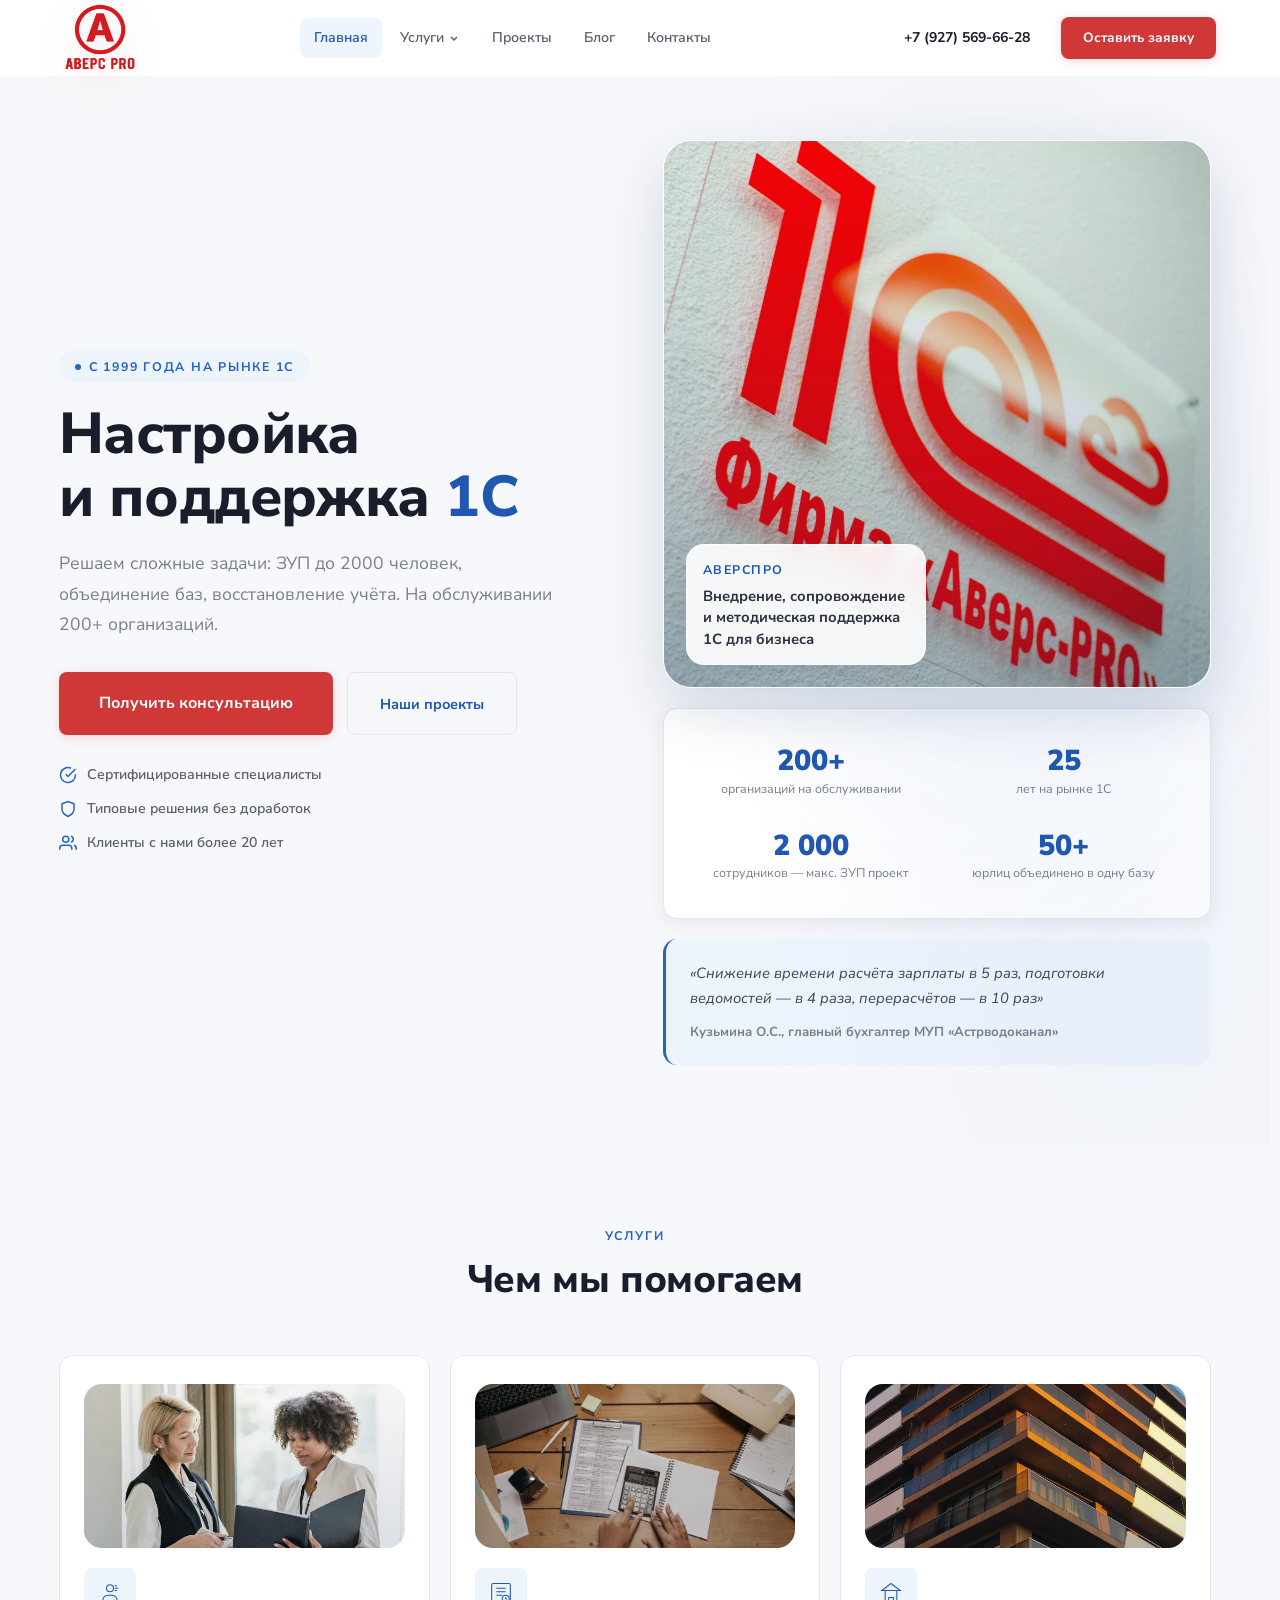
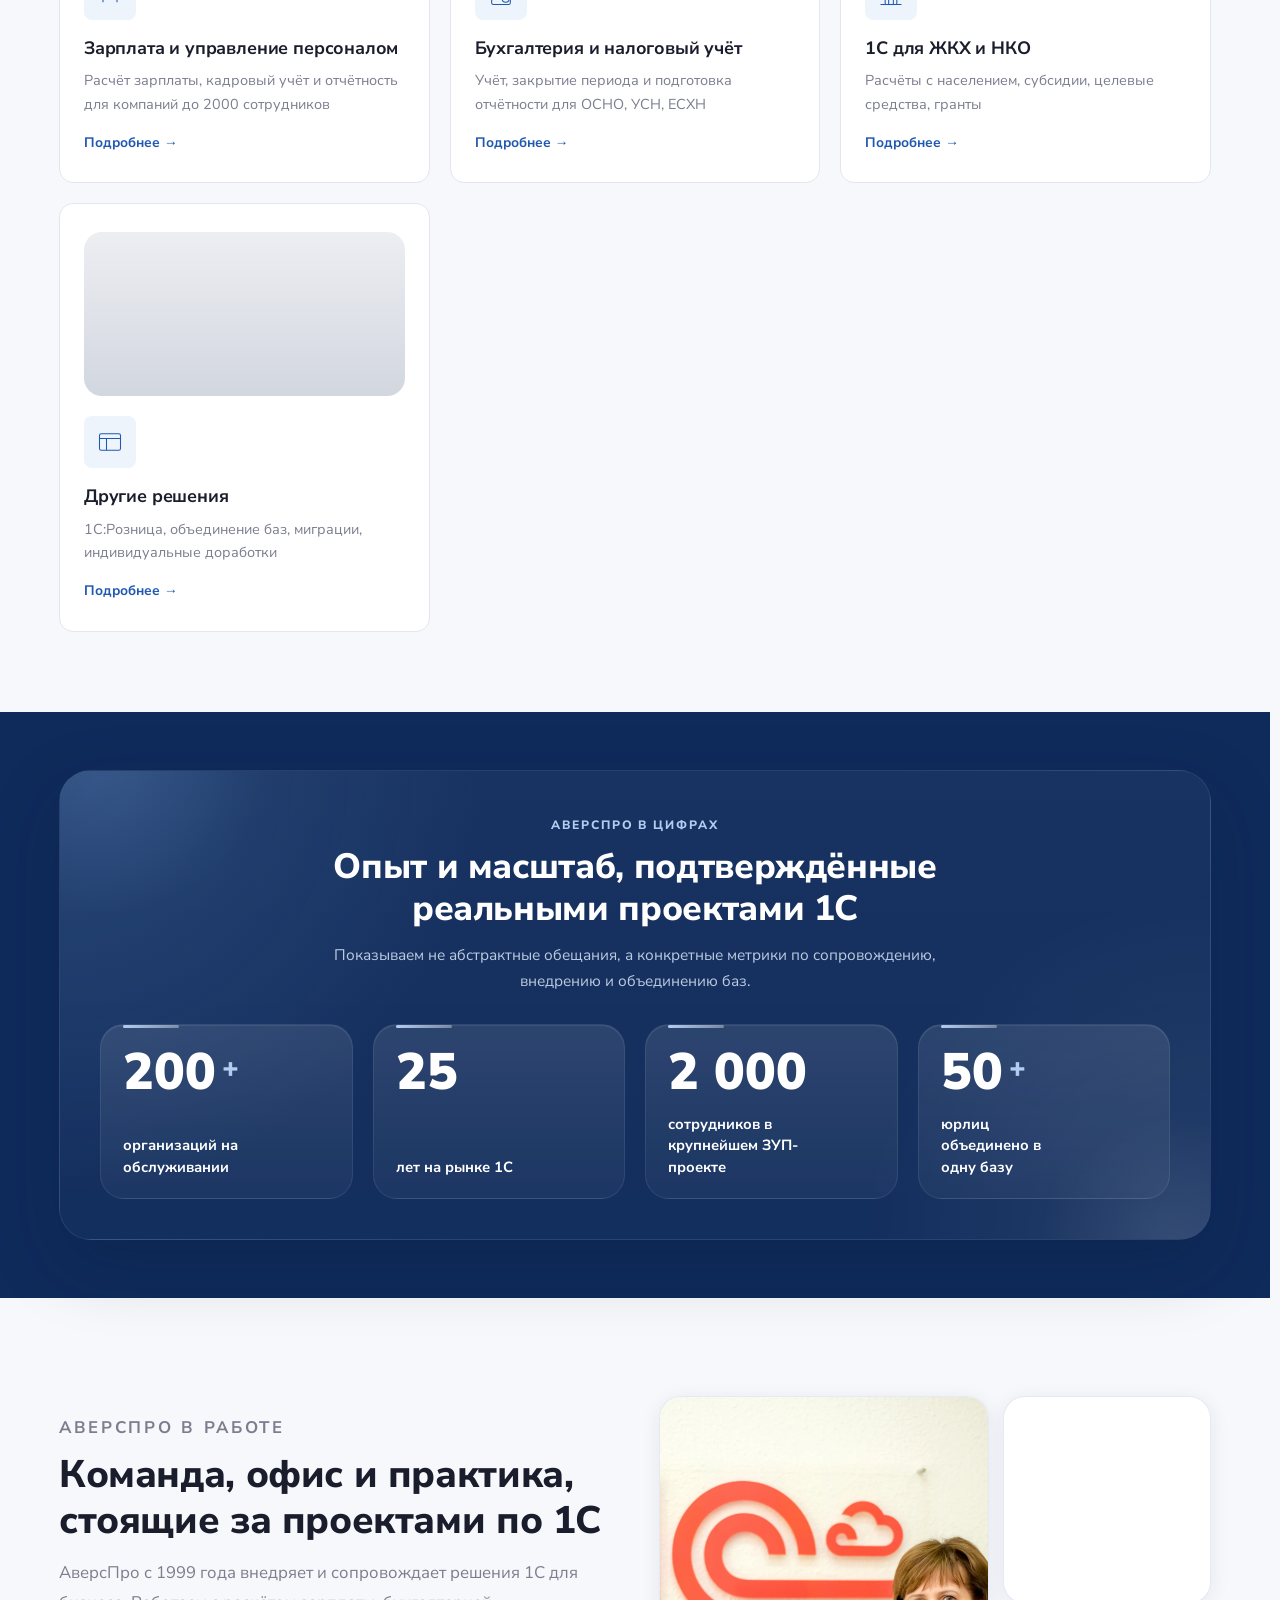
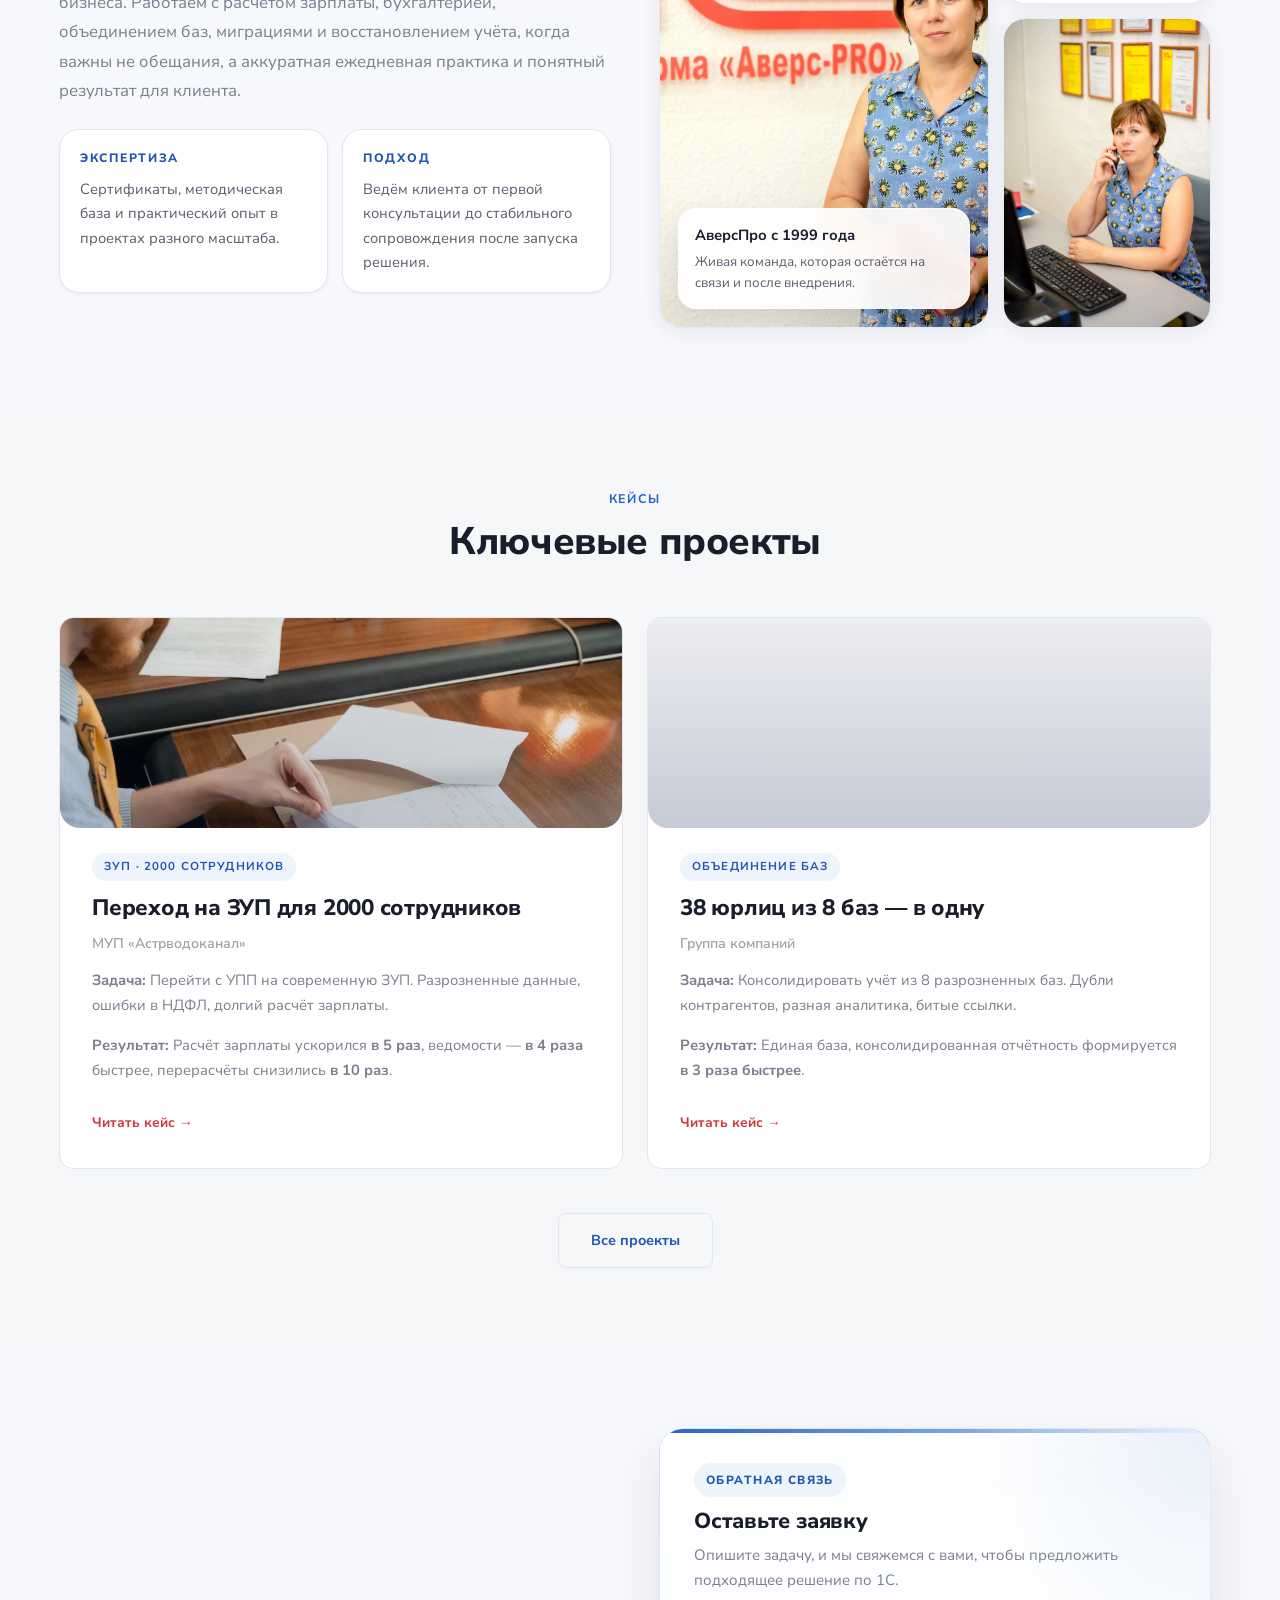
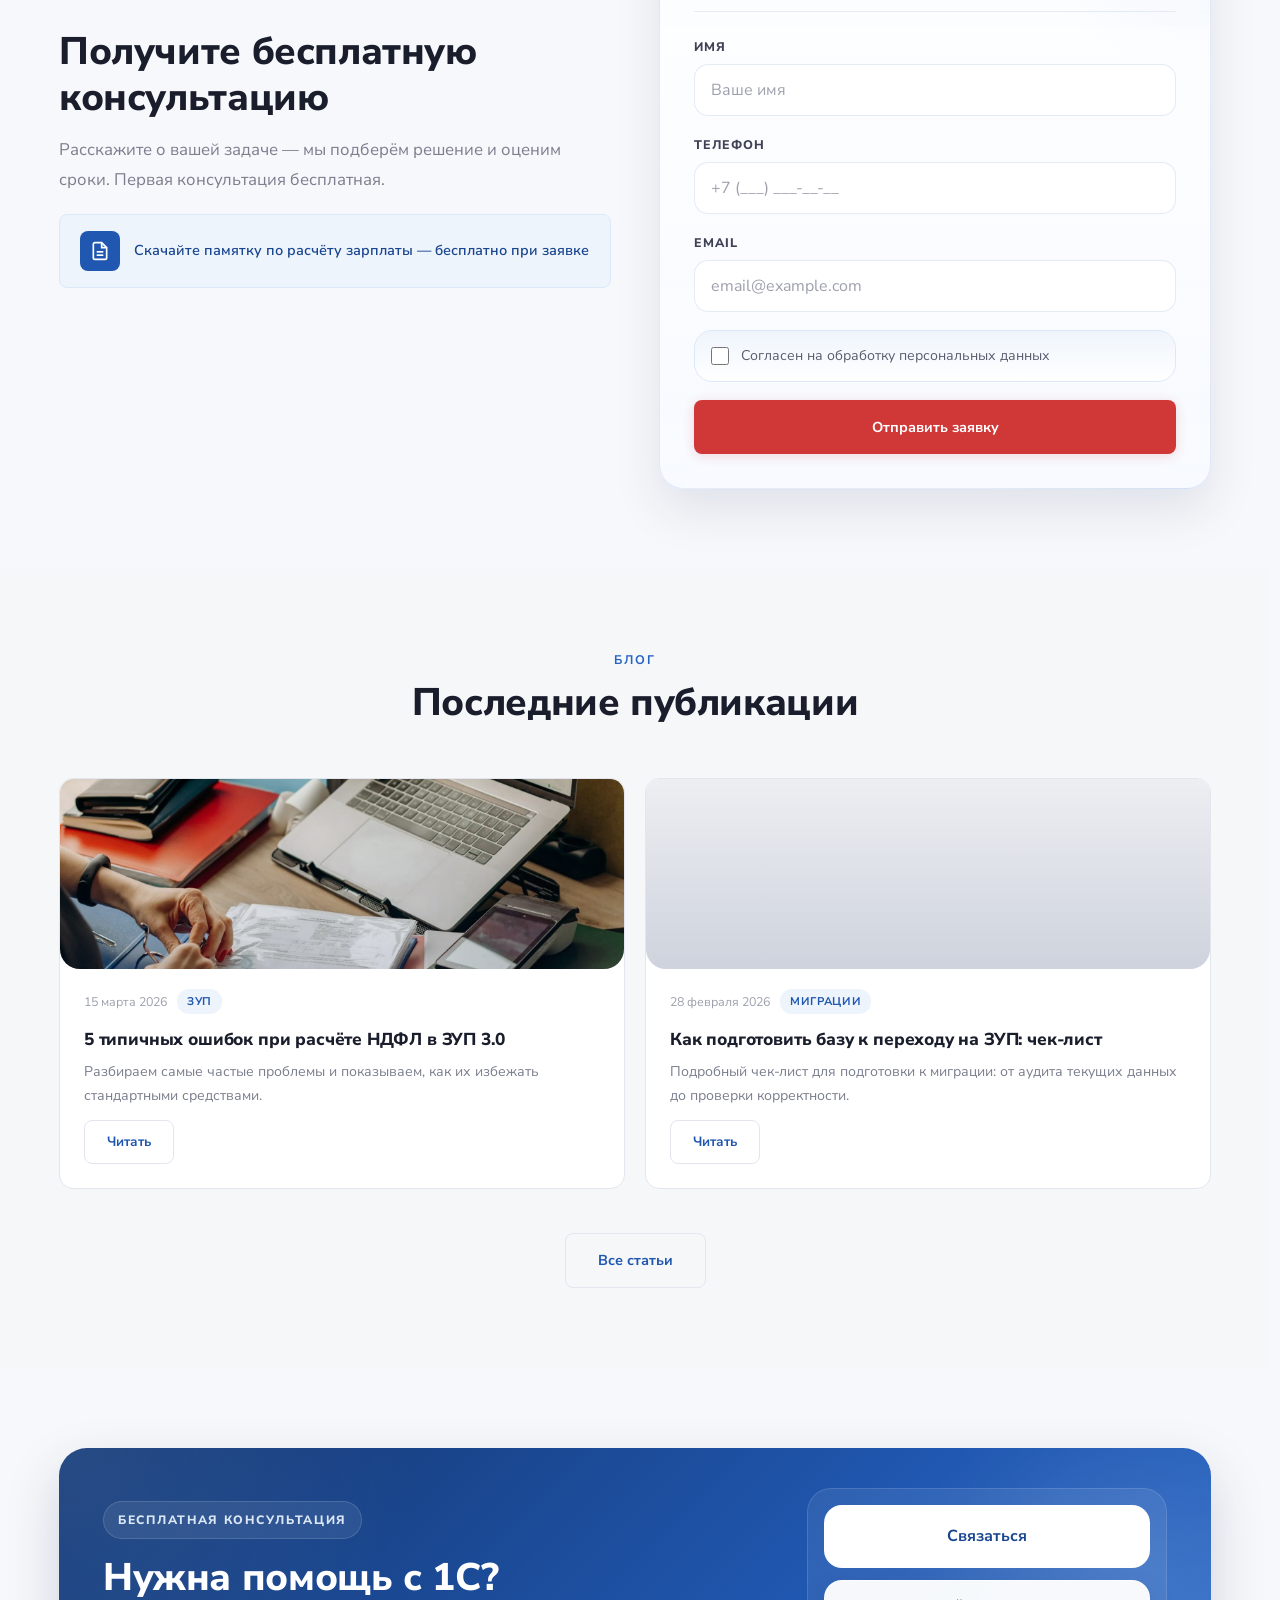
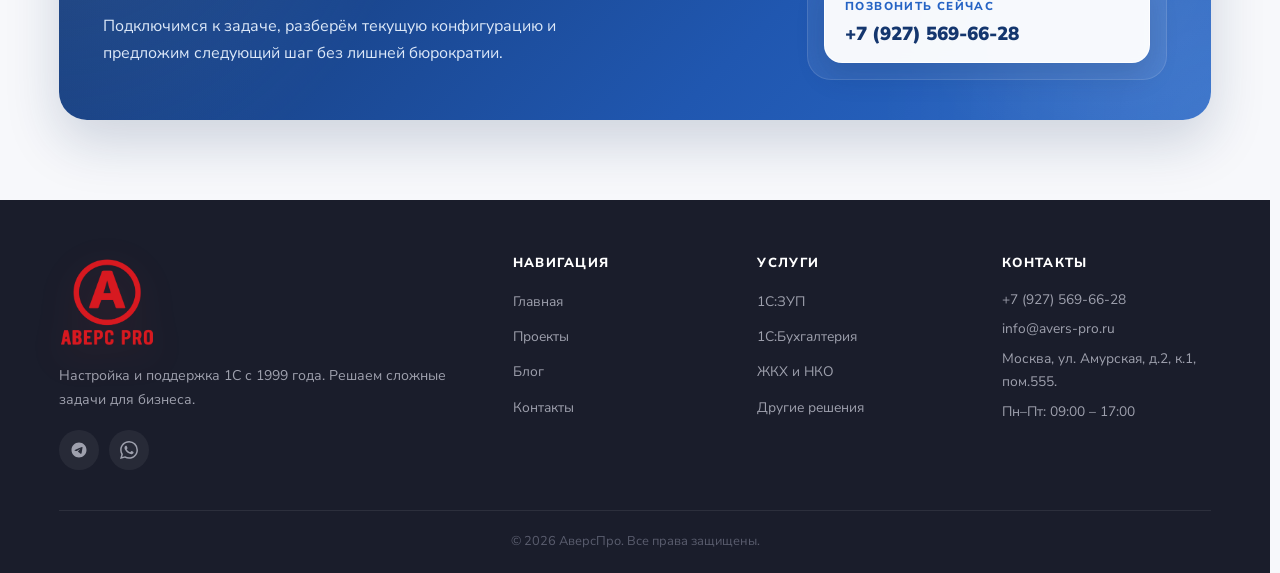
==== index.html @ 04415e36 "иконка сайта" ====
<!DOCTYPE html>
<html lang="ru">
<head>
  <meta charset="UTF-8">
  <meta name="viewport" content="width=device-width, initial-scale=1.0">
  <title>АверсПро — Настройка и поддержка 1С</title>
  <meta name="description" content="Настройка и поддержка 1С: ЗУП до 2000 чел., объединение баз, восстановление учёта. С 1999 года. 200+ организаций.">
  <link rel="shortcut icon" href="images/brand/logo.webp" type="image/x-icon">
  <link rel="preconnect" href="https://fonts.googleapis.com">
  <link rel="preconnect" href="https://fonts.gstatic.com" crossorigin>
  <link href="https://fonts.googleapis.com/css2?family=Nunito+Sans:ital,opsz,wght@0,6..12,300;0,6..12,400;0,6..12,500;0,6..12,600;0,6..12,700;0,6..12,800;1,6..12,400&display=swap" rel="stylesheet">
  <link rel="stylesheet" href="style.css">
</head>
<body>

  <!-- HEADER -->
  <header class="site-header" id="siteHeader">
    <div class="container header-inner">
      <a href="index.html" class="logo" aria-label="АверсПро">
        <span class="logo-mark">
          <img src="images/brand/logo.webp" alt="Логотип АверсПро" class="logo-image">
        </span>
      </a>
      <nav class="main-nav">
        <ul class="nav-list">
          <li class="nav-item"><a href="index.html" class="nav-link active">Главная</a></li>
          <li class="nav-item has-dropdown">
            <a href="#" class="nav-link">Услуги
              <svg class="nav-dropdown-icon" viewBox="0 0 12 12"><path d="M3 5l3 3 3-3" fill="none" stroke="currentColor" stroke-width="1.5"/></svg>
            </a>
            <div class="nav-dropdown">
              <a href="services-zup.html">1С:Зарплата и управление персоналом</a>
              <a href="services-buh.html">1С:Бухгалтерия и налоговый учёт</a>
              <a href="services-gkh-nko.html">1С для ЖКХ и НКО</a>
              <a href="services-other.html">Другие решения</a>
            </div>
          </li>
          <li class="nav-item"><a href="projects.html" class="nav-link">Проекты</a></li>
          <li class="nav-item"><a href="blog.html" class="nav-link">Блог</a></li>
          <li class="nav-item"><a href="contacts.html" class="nav-link">Контакты</a></li>
        </ul>
      </nav>
      <div class="header-right">
        <a href="tel:+79275696628" class="header-phone">+7 (927) 569-66-28</a>
        <a href="contacts.html" class="btn btn-red btn-sm">Оставить заявку</a>
      </div>
      <button class="burger" id="burger" aria-label="Меню"><span></span><span></span><span></span></button>
    </div>
  </header>

  <!-- MOBILE MENU -->
  <div class="mobile-menu" id="mobileMenu">
    <div class="mobile-menu-inner">
      <ul class="mobile-nav-list">
        <li><a href="index.html" class="mobile-nav-link active">Главная</a></li>
        <li>
          <button class="mobile-nav-link mobile-dropdown-toggle">Услуги
            <svg width="14" height="14" viewBox="0 0 12 12" style="margin-left:4px;vertical-align:middle"><path d="M3 5l3 3 3-3" fill="none" stroke="currentColor" stroke-width="1.5"/></svg>
          </button>
          <ul class="mobile-sub-list">
            <li><a href="services-zup.html" class="mobile-sub-link">1С:ЗУП</a></li>
            <li><a href="services-buh.html" class="mobile-sub-link">1С:Бухгалтерия</a></li>
            <li><a href="services-gkh-nko.html" class="mobile-sub-link">ЖКХ и НКО</a></li>
            <li><a href="services-other.html" class="mobile-sub-link">Другие решения</a></li>
          </ul>
        </li>
        <li><a href="projects.html" class="mobile-nav-link">Проекты</a></li>
        <li><a href="blog.html" class="mobile-nav-link">Блог</a></li>
        <li><a href="contacts.html" class="mobile-nav-link">Контакты</a></li>
      </ul>
      <a href="tel:+79275696628" class="mobile-phone">+7 (927) 569-66-28</a>
      <a href="contacts.html" class="btn btn-red mobile-cta">Оставить заявку</a>
    </div>
  </div>

  <main>

    <!-- HERO -->
    <section class="hero">
      <div class="hero-bg"></div>
      <div class="container">
        <div class="hero-grid">
          <div class="hero-text">
            <p class="hero-label"><span class="hero-label-dot"></span> С 1999 года на рынке 1С</p>
            <h1 class="hero-title">Настройка и&nbsp;поддержка <span class="blue">1С</span></h1>
            <p class="hero-subtitle">Решаем сложные задачи: ЗУП до&nbsp;2000 человек, объединение баз, восстановление учёта. На обслуживании 200+ организаций.</p>
            <div class="hero-actions">
              <a href="contacts.html" class="btn btn-red btn-lg">Получить консультацию</a>
              <a href="projects.html" class="btn btn-outline">Наши проекты</a>
            </div>
            <!-- Trust strip under buttons -->
            <div class="hero-trust">
              <div class="hero-trust-item">
                <svg width="18" height="18" viewBox="0 0 24 24" fill="none" stroke="var(--blue-500)" stroke-width="2"><path d="M22 11.08V12a10 10 0 1 1-5.93-9.14"/><polyline points="22 4 12 14.01 9 11.01"/></svg>
                <span>Сертифицированные специалисты</span>
              </div>
              <div class="hero-trust-item">
                <svg width="18" height="18" viewBox="0 0 24 24" fill="none" stroke="var(--blue-500)" stroke-width="2"><path d="M12 22s8-4 8-10V5l-8-3-8 3v7c0 6 8 10 8 10z"/></svg>
                <span>Типовые решения без доработок</span>
              </div>
              <div class="hero-trust-item">
                <svg width="18" height="18" viewBox="0 0 24 24" fill="none" stroke="var(--blue-500)" stroke-width="2"><path d="M17 21v-2a4 4 0 0 0-4-4H5a4 4 0 0 0-4 4v2"/><circle cx="9" cy="7" r="4"/><path d="M23 21v-2a4 4 0 0 0-3-3.87"/><path d="M16 3.13a4 4 0 0 1 0 7.75"/></svg>
                <span>Клиенты с нами более 20 лет</span>
              </div>
            </div>
          </div>
          <div class="hero-right">
            <div class="hero-photo-card">
              <img src="images/company/company-logo-wall.webp" alt="Команда консультантов обсуждает проект автоматизации 1С" decoding="async">
              <div class="hero-photo-badge">
                <strong>АверсПро</strong>
                <span>Внедрение, сопровождение и методическая поддержка 1С для бизнеса</span>
              </div>
            </div>
            <!-- Key numbers panel -->
            <div class="hero-stats-panel">
              <div class="hero-stat">
                <span class="hero-stat-num">200+</span>
                <span class="hero-stat-label">организаций на&nbsp;обслуживании</span>
              </div>
              <div class="hero-stat">
                <span class="hero-stat-num">25</span>
                <span class="hero-stat-label">лет на рынке 1С</span>
              </div>
              <div class="hero-stat">
                <span class="hero-stat-num">2 000</span>
                <span class="hero-stat-label">сотрудников&nbsp;&mdash; макс. ЗУП проект</span>
              </div>
              <div class="hero-stat">
                <span class="hero-stat-num">50+</span>
                <span class="hero-stat-label">юрлиц объединено в&nbsp;одну базу</span>
              </div>
            </div>
            <!-- Client quote -->
            <div class="hero-quote">
              <blockquote>&laquo;Снижение времени расчёта зарплаты в 5 раз, подготовки ведомостей &mdash; в 4 раза, перерасчётов &mdash; в 10 раз&raquo;</blockquote>
              <p class="hero-quote-author">Кузьмина О.С., главный бухгалтер МУП&nbsp;&laquo;Астрводоканал&raquo;</p>
            </div>
          </div>
        </div>
      </div>
    </section>

    <!-- SERVICES -->
    <section class="section">
      <div class="container">
        <div class="section-header">
          <p class="section-label">Услуги</p>
          <h2 class="section-title">Чем мы помогаем</h2>
        </div>
        <div class="services-grid">
          <a href="services-zup.html" class="svc-card">
            <div class="svc-card-media">
              <img src="images/services/photo-zup-documents.webp" alt="Специалисты по 1С:ЗУП обсуждают кадровые документы" loading="lazy" decoding="async">
            </div>
            <div class="svc-card-icon">
              <svg width="28" height="28" viewBox="0 0 48 48" fill="none" stroke="currentColor" stroke-width="1.8"><circle cx="24" cy="14" r="6"/><path d="M12 38v-4a8 8 0 0 1 8-8h8a8 8 0 0 1 8 8v4"/><path d="M32 14h6M32 18h4M32 10h4"/></svg>
            </div>
            <h3>Зарплата и управление персоналом</h3>
            <p>Расчёт зарплаты, кадровый учёт и отчётность для компаний до 2000 сотрудников</p>
            <span class="svc-card-link">Подробнее &rarr;</span>
          </a>
          <a href="services-buh.html" class="svc-card">
            <div class="svc-card-media">
              <img src="images/services/photo-buh-desk.webp" alt="Рабочий стол бухгалтера с документами, калькулятором и расчётами для учёта в 1С" loading="lazy" decoding="async">
            </div>
            <div class="svc-card-icon">
              <svg width="28" height="28" viewBox="0 0 48 48" fill="none" stroke="currentColor" stroke-width="1.8"><rect x="8" y="6" width="32" height="36" rx="3"/><path d="M16 14h16M16 20h16M16 26h10"/><circle cx="32" cy="32" r="6"/><path d="M32 29v3l2 1"/></svg>
            </div>
            <h3>Бухгалтерия и налоговый учёт</h3>
            <p>Учёт, закрытие периода и подготовка отчётности для ОСНО, УСН, ЕСХН</p>
            <span class="svc-card-link">Подробнее &rarr;</span>
          </a>
          <a href="services-gkh-nko.html" class="svc-card">
            <div class="svc-card-media">
              <img src="images/services/photo-gkh-building.webp" alt="Современный жилой дом для решений 1С в сфере ЖКХ" loading="lazy" decoding="async">
            </div>
            <div class="svc-card-icon">
              <svg width="28" height="28" viewBox="0 0 48 48" fill="none" stroke="currentColor" stroke-width="1.8"><path d="M6 42h36"/><rect x="14" y="18" width="20" height="24" rx="2"/><path d="M24 6l-16 12h32L24 6z"/><rect x="20" y="30" width="8" height="12"/></svg>
            </div>
            <h3>1С для ЖКХ и НКО</h3>
            <p>Расчёты с населением, субсидии, целевые средства, гранты</p>
            <span class="svc-card-link">Подробнее &rarr;</span>
          </a>
          <a href="services-other.html" class="svc-card">
            <div class="svc-card-media">
              <img src="images/services/photo-retail-store.webp" alt="Розничный магазин и торговые процессы для решений 1С:Розница" loading="lazy" decoding="async">
            </div>
            <div class="svc-card-icon">
              <svg width="28" height="28" viewBox="0 0 48 48" fill="none" stroke="currentColor" stroke-width="1.8"><rect x="6" y="10" width="36" height="28" rx="3"/><path d="M6 18h36M18 18v20"/></svg>
            </div>
            <h3>Другие решения</h3>
            <p>1С:Розница, объединение баз, миграции, индивидуальные доработки</p>
            <span class="svc-card-link">Подробнее &rarr;</span>
          </a>
        </div>
      </div>
    </section>

    <!-- STATS -->
    <section class="section-blue stats-bar">
      <div class="container">
        <div class="stats-shell">
          <div class="stats-heading">
            <p class="stats-kicker">АверсПро в цифрах</p>
            <h2 class="stats-title">Опыт и масштаб, подтверждённые реальными проектами 1С</h2>
            <p class="stats-subtitle">Показываем не абстрактные обещания, а конкретные метрики по сопровождению, внедрению и объединению баз.</p>
          </div>
          <div class="stats-grid">
            <div class="stat-item">
              <div class="stat-value">
                <span class="stat-num" data-count="200">0</span>
                <span class="stat-plus">+</span>
              </div>
              <span class="stat-label">организаций на обслуживании</span>
            </div>
            <div class="stat-item">
              <div class="stat-value">
                <span class="stat-num" data-count="25">0</span>
              </div>
              <span class="stat-label">лет на рынке 1С</span>
            </div>
            <div class="stat-item">
              <div class="stat-value">
                <span class="stat-num" data-count="2000">0</span>
              </div>
              <span class="stat-label">сотрудников в крупнейшем ЗУП-проекте</span>
            </div>
            <div class="stat-item">
              <div class="stat-value">
                <span class="stat-num" data-count="50">0</span>
                <span class="stat-plus">+</span>
              </div>
              <span class="stat-label">юрлиц объединено в одну базу</span>
            </div>
          </div>
        </div>
      </div>
    </section>

    <section class="section">
      <div class="container">
        <div class="lead-block company-block">
          <div class="lead-text company-block-copy">
            <p class="section-label">АверсПро в работе</p>
            <h2>Команда, офис и практика, стоящие за проектами по 1С</h2>
            <p class="company-copy-text">АверсПро с 1999 года внедряет и сопровождает решения 1С для бизнеса. Работаем с расчётом зарплаты, бухгалтерией, объединением баз, миграциями и восстановлением учёта, когда важны не обещания, а аккуратная ежедневная практика и понятный результат для клиента.</p>
            <div class="company-points">
              <div class="company-point">
                <strong>Экспертиза</strong>
                <span>Сертификаты, методическая база и практический опыт в проектах разного масштаба.</span>
              </div>
              <div class="company-point">
                <strong>Подход</strong>
                <span>Ведём клиента от первой консультации до стабильного сопровождения после запуска решения.</span>
              </div>
            </div>
          </div>
          <div class="contact-photo-strip company-photo-strip">
            <div class="contact-photo-main">
              <img src="images/company/company-hero.webp" alt="Специалист АверсПро в офисе компании рядом с фирменной вывеской" loading="lazy" decoding="async">
              <div class="contact-photo-badge">
                <strong>АверсПро с 1999 года</strong>
                <span>Живая команда, которая остаётся на связи и после внедрения.</span>
              </div>
            </div>
            <div class="contact-photo-stack">
              <div class="contact-photo-item">
                <img src="images/company/company-certificates.webp" alt="Сертификаты и подтверждённая экспертиза команды АверсПро по продуктам 1С" loading="lazy" decoding="async">
              </div>
              <div class="contact-photo-item">
                <img src="images/company/company-contact-call.webp" alt="Специалист АверсПро консультирует клиента по телефону по вопросам работы в 1С" loading="lazy" decoding="async">
              </div>
            </div>
          </div>
        </div>
      </div>
    </section>

    <!-- CASES HOME -->
    <section class="section section-alt">
      <div class="container">
        <div class="section-header">
          <p class="section-label">Кейсы</p>
          <h2 class="section-title">Ключевые проекты</h2>
        </div>
        <div class="cases-home-grid">
          <div class="case-home-card">
            <div class="case-home-media">
              <img src="images/projects/photo-case-zup-team.webp" alt="Команда клиента обсуждает проект перехода на 1С:ЗУП" loading="lazy" decoding="async">
            </div>
            <span class="case-tag">ЗУП · 2000 сотрудников</span>
            <h3>Переход на ЗУП для 2000 сотрудников</h3>
            <p class="client">МУП &laquo;Астрводоканал&raquo;</p>
            <p><strong>Задача:</strong> Перейти с УПП на современную ЗУП. Разрозненные данные, ошибки в НДФЛ, долгий расчёт зарплаты.</p>
            <p><strong>Результат:</strong> Расчёт зарплаты ускорился <strong>в 5 раз</strong>, ведомости — <strong>в 4 раза</strong> быстрее, перерасчёты снизились <strong>в 10 раз</strong>.</p>
            <a href="projects.html" class="read-more">Читать кейс &rarr;</a>
          </div>
          <div class="case-home-card">
            <div class="case-home-media">
              <img src="images/projects/photo-case-merge-charts.webp" alt="Аналитика и обсуждение проекта объединения баз 1С" loading="lazy" decoding="async">
            </div>
            <span class="case-tag">Объединение баз</span>
            <h3>38 юрлиц из 8 баз — в одну</h3>
            <p class="client">Группа компаний</p>
            <p><strong>Задача:</strong> Консолидировать учёт из 8 разрозненных баз. Дубли контрагентов, разная аналитика, битые ссылки.</p>
            <p><strong>Результат:</strong> Единая база, консолидированная отчётность формируется <strong>в 3 раза быстрее</strong>.</p>
            <a href="projects.html" class="read-more">Читать кейс &rarr;</a>
          </div>
        </div>
        <div class="section-footer">
          <a href="projects.html" class="btn btn-outline">Все проекты</a>
        </div>
      </div>
    </section>

    <!-- LEAD FORM + MAGNET -->
    <section class="section">
      <div class="container">
        <div class="lead-block">
          <div class="lead-text">
            <h2>Получите бесплатную консультацию</h2>
            <p>Расскажите о вашей задаче — мы подберём решение и оценим сроки. Первая консультация бесплатная.</p>
            <div class="lead-magnet">
              <div class="lead-magnet-icon">
                <svg width="20" height="20" viewBox="0 0 24 24" fill="none" stroke="currentColor" stroke-width="2"><path d="M14 2H6a2 2 0 0 0-2 2v16a2 2 0 0 0 2 2h12a2 2 0 0 0 2-2V8z"/><polyline points="14 2 14 8 20 8"/><line x1="16" y1="13" x2="8" y2="13"/><line x1="16" y1="17" x2="8" y2="17"/></svg>
              </div>
              <p>Скачайте памятку по расчёту зарплаты — бесплатно при заявке</p>
            </div>
          </div>
          <form class="form-card" data-form data-lead-magnet>
            <div class="form-card-header">
              <span class="form-card-kicker">Обратная связь</span>
              <h3>Оставьте заявку</h3>
              <p>Опишите задачу, и мы свяжемся с вами, чтобы предложить подходящее решение по 1С.</p>
            </div>
            <div class="form-group">
              <label for="lead-name">Имя</label>
              <input type="text" id="lead-name" name="name" required placeholder="Ваше имя">
            </div>
            <div class="form-group">
              <label for="lead-phone">Телефон</label>
              <input type="tel" id="lead-phone" name="phone" required placeholder="+7 (___) ___-__-__">
            </div>
            <div class="form-group">
              <label for="lead-email">Email</label>
              <input type="email" id="lead-email" name="email" placeholder="email@example.com">
            </div>
            <div class="form-check">
              <input type="checkbox" id="lead-consent" name="consent" required>
              <label for="lead-consent">Согласен на обработку персональных данных</label>
            </div>
            <button type="submit" class="btn btn-red btn-full">Отправить заявку</button>
            <!-- Download button appears after submit -->
            <div class="lead-download hidden" id="leadDownload">
              <a href="images/pamyatka-zarplata.pdf" download class="btn btn-blue btn-full">
                <svg width="18" height="18" viewBox="0 0 24 24" fill="none" stroke="currentColor" stroke-width="2"><path d="M21 15v4a2 2 0 0 1-2 2H5a2 2 0 0 1-2-2v-4"/><polyline points="7 10 12 15 17 10"/><line x1="12" y1="15" x2="12" y2="3"/></svg>
                Скачать памятку (PDF)
              </a>
            </div>
          </form>
        </div>
      </div>
    </section>

    <!-- BLOG PREVIEW -->
    <section class="section section-alt">
      <div class="container">
        <div class="section-header">
          <p class="section-label">Блог</p>
          <h2 class="section-title">Последние публикации</h2>
        </div>
        <div class="blog-home-grid blog-home-2col">
          <article class="blog-card" data-category="zup">
            <div class="blog-card-media">
              <img src="images/blog/photo-blog-preview-ndfl.webp" alt="Материал по ошибкам НДФЛ и кадровым документам в 1С:ЗУП" loading="lazy" decoding="async">
            </div>
            <div class="blog-card-meta">
              <span class="blog-card-date">15 марта 2026</span>
              <span class="blog-card-tag">ЗУП</span>
            </div>
            <h3>5 типичных ошибок при расчёте НДФЛ в ЗУП 3.0</h3>
            <p>Разбираем самые частые проблемы и показываем, как их избежать стандартными средствами.</p>
            <a href="#" target="_blank" rel="noopener" class="btn btn-outline btn-sm blog-read-btn">Читать</a>
          </article>
          <article class="blog-card" data-category="migration">
            <div class="blog-card-media">
              <img src="images/blog/photo-blog-preview-migration.webp" alt="Подготовка к миграции 1С и анализ данных на рабочем месте" loading="lazy" decoding="async">
            </div>
            <div class="blog-card-meta">
              <span class="blog-card-date">28 февраля 2026</span>
              <span class="blog-card-tag">Миграции</span>
            </div>
            <h3>Как подготовить базу к переходу на ЗУП: чек-лист</h3>
            <p>Подробный чек-лист для подготовки к миграции: от аудита текущих данных до проверки корректности.</p>
            <a href="#" target="_blank" rel="noopener" class="btn btn-outline btn-sm blog-read-btn">Читать</a>
          </article>
        </div>
        <div class="section-footer">
          <a href="blog.html" class="btn btn-outline">Все статьи</a>
        </div>
      </div>
    </section>

    <!-- CONTACTS STRIP -->
    <section class="section">
      <div class="container">
        <div class="cta-block">
          <div class="cta-grid">
            <div class="cta-copy">
              <span class="cta-eyebrow">Бесплатная консультация</span>
              <h2>Нужна помощь с 1С?</h2>
              <p>Подключимся к задаче, разберём текущую конфигурацию и предложим следующий шаг без лишней бюрократии.</p>
            </div>
            <div class="cta-actions">
              <a href="contacts.html" class="btn btn-white btn-lg">Связаться</a>
              <a href="tel:+79275696628" class="cta-phone">
                <span class="cta-phone-label">Позвонить сейчас</span>
                <span class="cta-phone-value">+7 (927) 569-66-28</span>
              </a>
            </div>
          </div>
        </div>
      </div>
    </section>

  </main>

  <!-- FOOTER -->
  <footer class="site-footer">
    <div class="container">
      <div class="footer-grid">
        <div>
          <div class="footer-logo">
            <span class="logo-mark">
              <img src="images/brand/logo.webp" alt="Логотип АверсПро" class="logo-image">
            </span>
          </div>
          <p class="footer-desc">Настройка и поддержка 1С с 1999 года. Решаем сложные задачи для бизнеса.</p>
          <div class="footer-socials">
            <a href="#" class="footer-social" aria-label="Telegram">
              <svg width="18" height="18" viewBox="0 0 24 24" fill="currentColor"><path d="M12 2C6.48 2 2 6.48 2 12s4.48 10 10 10 10-4.48 10-10S17.52 2 12 2zm4.64 6.8c-.15 1.58-.8 5.42-1.13 7.19-.14.75-.42 1-.68 1.03-.58.05-1.02-.38-1.58-.75-.88-.58-1.38-.94-2.23-1.5-.99-.65-.35-1.01.22-1.59.15-.15 2.71-2.48 2.76-2.69a.2.2 0 00-.05-.18c-.06-.05-.14-.03-.21-.02-.09.02-1.49.95-4.22 2.79-.4.27-.76.41-1.08.4-.36-.01-1.04-.2-1.55-.37-.63-.2-1.12-.31-1.08-.66.02-.18.27-.36.74-.55 2.92-1.27 4.86-2.11 5.83-2.51 2.78-1.16 3.35-1.36 3.73-1.36.08 0 .27.02.39.12.1.08.13.19.14.27-.01.06.01.24 0 .38z"/></svg>
            </a>
            <a href="#" class="footer-social" aria-label="WhatsApp">
              <svg width="18" height="18" viewBox="0 0 24 24" fill="currentColor"><path d="M17.472 14.382c-.297-.149-1.758-.867-2.03-.967-.273-.099-.471-.148-.67.15-.197.297-.767.966-.94 1.164-.173.199-.347.223-.644.075-.297-.15-1.255-.463-2.39-1.475-.883-.788-1.48-1.761-1.653-2.059-.173-.297-.018-.458.13-.606.134-.133.298-.347.446-.52.149-.174.198-.298.298-.497.099-.198.05-.371-.025-.52-.075-.149-.669-1.612-.916-2.207-.242-.579-.487-.5-.669-.51-.173-.008-.371-.01-.57-.01-.198 0-.52.074-.792.372-.272.297-1.04 1.016-1.04 2.479 0 1.462 1.065 2.875 1.213 3.074.149.198 2.096 3.2 5.077 4.487.709.306 1.262.489 1.694.625.712.227 1.36.195 1.871.118.571-.085 1.758-.719 2.006-1.413.248-.694.248-1.289.173-1.413-.074-.124-.272-.198-.57-.347m-5.421 7.403h-.004a9.87 9.87 0 01-5.031-1.378l-.361-.214-3.741.982.998-3.648-.235-.374a9.86 9.86 0 01-1.51-5.26c.001-5.45 4.436-9.884 9.888-9.884 2.64 0 5.122 1.03 6.988 2.898a9.825 9.825 0 012.893 6.994c-.003 5.45-4.437 9.884-9.885 9.884m8.413-18.297A11.815 11.815 0 0012.05 0C5.495 0 .16 5.335.157 11.892c0 2.096.547 4.142 1.588 5.945L.057 24l6.305-1.654a11.882 11.882 0 005.683 1.448h.005c6.554 0 11.89-5.335 11.893-11.893a11.821 11.821 0 00-3.48-8.413z"/></svg>
            </a>
          </div>
        </div>
        <div class="footer-nav">
          <h4 class="footer-heading">Навигация</h4>
          <ul>
            <li><a href="index.html">Главная</a></li>
            <li><a href="projects.html">Проекты</a></li>
            <li><a href="blog.html">Блог</a></li>
            <li><a href="contacts.html">Контакты</a></li>
          </ul>
        </div>
        <div class="footer-services">
          <h4 class="footer-heading">Услуги</h4>
          <ul>
            <li><a href="services-zup.html">1С:ЗУП</a></li>
            <li><a href="services-buh.html">1С:Бухгалтерия</a></li>
            <li><a href="services-gkh-nko.html">ЖКХ и НКО</a></li>
            <li><a href="services-other.html">Другие решения</a></li>
          </ul>
        </div>
        <div class="footer-contacts">
          <h4 class="footer-heading">Контакты</h4>
          <p><a href="tel:+79275696628">+7 (927) 569-66-28</a></p>
          <p><a href="mailto:info@avers-pro.ru">info@avers-pro.ru</a></p>
          <p>Москва, ул. Амурская, д.2, к.1, пом.555.</p>
          <p>Пн&ndash;Пт: 09:00 &ndash; 17:00</p>
        </div>
      </div>
      <div class="footer-bottom">
        <p>&copy; 2026 АверсПро. Все права защищены.</p>
      </div>
    </div>
  </footer>

  <div class="toast" id="toast"><p class="toast-message"></p></div>
  <script src="script.js"></script>
</body>
</html>
---- style.css ----
/* ============================================
   АверсПро — Corporate 1C Consulting
   Blue/Red premium corporate design system
   Font: Nunito Sans (rounded, readable, Cyrillic)
   ============================================ */

/* --- Variables --- */
:root {
  --blue-900: #0f2b5b;
  --blue-800: #14366e;
  --blue-700: #1a4690;
  --blue-600: #2057b0;
  --blue-500: #2563c4;
  --blue-400: #4a84d4;
  --blue-300: #7ba7e3;
  --blue-200: #b3cdf0;
  --blue-100: #dce8f8;
  --blue-50: #eef4fc;

  --red-600: #c03030;
  --red-500: #d03838;
  --red-400: #e04848;
  --red-hover: #a82828;

  --gray-900: #1a1d2b;
  --gray-800: #2d3040;
  --gray-700: #3f4255;
  --gray-600: #5a5d6e;
  --gray-500: #7b7e8e;
  --gray-400: #9ea0ad;
  --gray-300: #c2c4ce;
  --gray-200: #dfe0e6;
  --gray-100: #edeef2;
  --gray-50: #f6f7f9;

  --white: #ffffff;
  --bg: #f7f8fb;
  --surface: #ffffff;
  --border: #e3e6ee;

  --font-display: 'Nunito Sans', 'Segoe UI', sans-serif;
  --font-body: 'Nunito Sans', 'Segoe UI', sans-serif;

  --container: 1200px;
  --gap: 24px;
  --radius: 14px;
  --radius-sm: 8px;
  --radius-pill: 100px;
  --header-h: 76px;
  --transition: 0.3s cubic-bezier(.4,0,.2,1);
  --shadow-sm: 0 1px 3px rgba(15,43,91,.06);
  --shadow-md: 0 4px 20px rgba(15,43,91,.08);
  --shadow-lg: 0 12px 40px rgba(15,43,91,.10);
  --shadow-card: 0 2px 12px rgba(15,43,91,.06);
  --scrollbar-comp: 0px;
}

/* --- Reset --- */
*, *::before, *::after { margin:0; padding:0; box-sizing:border-box; }
html {
  scroll-behavior:smooth; -webkit-text-size-adjust:100%;
  scrollbar-gutter:stable;
  scrollbar-width:thin;
  scrollbar-color:var(--blue-500) rgba(220,232,248,.9);
}

body {
  font-family: var(--font-body);
  font-size: 16px;
  line-height: 1.7;
  color: var(--gray-800);
  background: var(--bg);
  -webkit-font-smoothing: antialiased;
  overflow-x: hidden;
}
body.menu-open {
  overflow:hidden;
  padding-right:var(--scrollbar-comp);
}
body.menu-open .site-header,
body.menu-open .mobile-menu {
  padding-right:var(--scrollbar-comp);
}

html::-webkit-scrollbar,
.mobile-menu-inner::-webkit-scrollbar {
  width:12px;
  height:12px;
}
html::-webkit-scrollbar-track,
.mobile-menu-inner::-webkit-scrollbar-track {
  background:
    linear-gradient(180deg, rgba(220,232,248,.92), rgba(238,244,252,.96));
  border-radius:999px;
}
html::-webkit-scrollbar-thumb,
.mobile-menu-inner::-webkit-scrollbar-thumb {
  background:
    linear-gradient(180deg, var(--blue-500), var(--blue-700));
  border:2px solid rgba(238,244,252,.96);
  border-radius:999px;
  box-shadow:inset 0 0 0 1px rgba(255,255,255,.22);
}
html::-webkit-scrollbar-thumb:hover,
.mobile-menu-inner::-webkit-scrollbar-thumb:hover {
  background:
    linear-gradient(180deg, var(--blue-600), var(--red-500));
}
html::-webkit-scrollbar-corner,
.mobile-menu-inner::-webkit-scrollbar-corner {
  background:transparent;
}

.mobile-menu-inner {
  scrollbar-width:thin;
  scrollbar-color:var(--blue-500) rgba(220,232,248,.9);
}

img { max-width:100%; height:auto; display:block; }
a { color:inherit; text-decoration:none; transition:color var(--transition); }
ul,ol { list-style:none; }
button { font-family:inherit; cursor:pointer; border:none; background:none; font-size:inherit; }
input,textarea,select { font-family:inherit; font-size:inherit; }

/* --- Typography --- */
h1,h2,h3,h4,h5 {
  font-family: var(--font-display);
  font-weight: 800;
  line-height: 1.2;
  color: var(--gray-900);
  letter-spacing: -0.01em;
}
h1 { font-size: clamp(2rem,5vw,3.2rem); }
h2 { font-size: clamp(1.6rem,3.5vw,2.4rem); }
h3 { font-size: clamp(1.15rem,2vw,1.4rem); }
h4 { font-size: 1.1rem; }
p { margin-bottom:1em; }
p:last-child { margin-bottom:0; }

/* --- Layout --- */
.container { max-width:var(--container); margin:0 auto; padding:0 var(--gap); }
.section { padding:80px 0; }
.section-alt { background:var(--gray-50); }
.section-blue { background:var(--blue-900); color:var(--blue-200); }
.section-blue h2,.section-blue h3,.section-blue h4 { color:#fff; }
.section-header { text-align:center; margin-bottom:52px; }
.section-label {
  font-size:.78rem; font-weight:700; text-transform:uppercase;
  letter-spacing:.16em; color:var(--blue-500); margin-bottom:10px;
}
.section-title { max-width:680px; margin:0 auto; }
.section-subtitle { color:var(--gray-500); max-width:560px; margin:8px auto 0; font-size:1.05rem; }
.section-footer { text-align:center; margin-top:44px; }

/* --- Buttons --- */
.btn {
  display:inline-flex; align-items:center; justify-content:center; gap:8px;
  font-weight:700; font-size:.9rem; padding:14px 32px;
  border-radius:var(--radius-sm); transition:all var(--transition);
  white-space:nowrap; border:none; cursor:pointer;
}
.btn-red {
  background:var(--red-500); color:#fff;
  box-shadow:0 2px 12px rgba(208,56,56,.18);
}
.btn-red:hover {
  background:var(--red-hover);
  transform:translateY(-1px);
  box-shadow:0 6px 20px rgba(208,56,56,.25);
}
.btn-blue {
  background:var(--blue-600); color:#fff;
  box-shadow:0 2px 12px rgba(32,87,176,.15);
}
.btn-blue:hover {
  background:var(--blue-700);
  transform:translateY(-1px);
  box-shadow:0 6px 20px rgba(32,87,176,.2);
}
.btn-outline {
  background:transparent; color:var(--blue-600);
  border:1.5px solid var(--border);
}
.btn-outline:hover {
  border-color:var(--blue-500); background:var(--blue-50);
}
.btn-white {
  background:#fff; color:var(--blue-700);
}
.btn-white:hover {
  background:var(--blue-50); transform:translateY(-1px);
}
.btn-sm { padding:10px 22px; font-size:.84rem; }
.btn-lg { padding:18px 40px; font-size:1rem; }
.btn-full { width:100%; }

/* ============================================
   HEADER
   ============================================ */
.site-header {
  position:fixed; top:0; left:0; right:0; z-index:100;
  height:var(--header-h);
  background:rgba(255,255,255,.92);
  backdrop-filter:blur(14px); -webkit-backdrop-filter:blur(14px);
  border-bottom:1px solid transparent;
  transition:all var(--transition);
}
.site-header.scrolled {
  border-bottom-color:var(--border);
  box-shadow:var(--shadow-sm);
}
.header-inner {
  display:flex; align-items:center; justify-content:space-between;
  height:var(--header-h); gap:24px;
}

/* Logo */
.logo {
  flex-shrink:0; display:flex; align-items:center; justify-content:center;
  gap:0; color:var(--blue-700); line-height:0;
}
.logo-mark {
  width:72px; height:70px; padding:0; flex-shrink:0;
  border-radius:0; border:none;
  background:none;
  display:flex; align-items:center; justify-content:center;
  box-shadow:none;
}
.logo-image {
  width:100%; height:100%; object-fit:contain;
  filter:drop-shadow(0 10px 18px rgba(208,56,56,.14));
}

/* Nav */
.main-nav { flex:1; }
.nav-list { display:flex; align-items:center; justify-content:center; gap:4px; }
.nav-item { position:relative; }
.nav-link {
  font-size:.88rem; font-weight:600; padding:8px 14px;
  border-radius:var(--radius-sm); color:var(--gray-600);
  transition:all var(--transition); display:flex; align-items:center; gap:4px;
}
.nav-link:hover,.nav-link.active { color:var(--blue-600); }
.nav-link.active { background:var(--blue-50); }

/* Dropdown */
.nav-dropdown-icon { width:12px; height:12px; transition:transform var(--transition); }
.nav-item:hover .nav-dropdown-icon { transform:rotate(180deg); }
.nav-dropdown {
  position:absolute; top:100%; left:0; min-width:240px;
  background:var(--white); border:1px solid var(--border);
  border-radius:var(--radius-sm); padding:8px;
  box-shadow:var(--shadow-lg);
  opacity:0; visibility:hidden; transform:translateY(8px);
  transition:all var(--transition); z-index:110;
}
.nav-item:hover .nav-dropdown,
.nav-item.dropdown-open .nav-dropdown {
  opacity:1; visibility:visible; transform:translateY(0);
}
.nav-dropdown a {
  display:block; padding:10px 14px; font-size:.88rem; font-weight:500;
  border-radius:6px; color:var(--gray-700); transition:all var(--transition);
}
.nav-dropdown a:hover { background:var(--blue-50); color:var(--blue-600); }

/* Header right */
.header-right { display:flex; align-items:center; gap:16px; flex-shrink:0; }
.header-phone {
  display:inline-flex; align-items:center; justify-content:center;
  padding:10px 14px; border-radius:var(--radius-pill);
  border:1px solid transparent; font-size:.88rem; font-weight:700; color:var(--gray-900);
  transition:color var(--transition), background var(--transition), border-color var(--transition), box-shadow var(--transition);
}
.header-phone:hover {
  color:var(--blue-700); background:var(--blue-50);
  border-color:var(--blue-100); box-shadow:var(--shadow-sm);
}

/* Burger */
.burger {
  display:none; flex-direction:column; align-items:center; justify-content:center;
  gap:5px; width:44px; height:44px; padding:10px;
  border:1px solid rgba(32,87,176,.12); border-radius:16px;
  background:rgba(255,255,255,.88); box-shadow:var(--shadow-sm);
  z-index:110;
  transition:background var(--transition), border-color var(--transition), box-shadow var(--transition), transform var(--transition);
}
.burger:hover { border-color:rgba(32,87,176,.22); box-shadow:var(--shadow-md); }
.burger.active { background:var(--blue-50); border-color:rgba(32,87,176,.2); }
.burger span {
  display:block; width:100%; height:2px; background:var(--gray-900);
  border-radius:2px; transition:all var(--transition); transform-origin:center;
}
.burger.active span:nth-child(1) { transform:rotate(45deg) translate(5px,5px); }
.burger.active span:nth-child(2) { opacity:0; }
.burger.active span:nth-child(3) { transform:rotate(-45deg) translate(5px,-5px); }

/* Mobile Menu */
.mobile-menu {
  position:fixed; inset:0; z-index:99;
  padding:0;
  background:
    radial-gradient(circle at top right, rgba(74,132,212,.18), transparent 28%),
    linear-gradient(180deg, rgba(247,248,251,.56), rgba(241,245,251,.94));
  backdrop-filter:blur(10px); -webkit-backdrop-filter:blur(10px);
  display:flex; align-items:stretch; justify-content:stretch;
  opacity:0; visibility:hidden; pointer-events:none; transform:translateY(10px) scale(.98);
  transition:opacity .28s ease, visibility .28s ease, transform .32s ease;
}
.mobile-menu.active { opacity:1; visibility:visible; pointer-events:auto; transform:translateY(0) scale(1); }
.mobile-menu-inner {
  width:100%; max-width:none; height:100dvh; overflow-y:auto;
  margin:0;
  padding:calc(var(--header-h) + 18px) var(--gap) max(24px, env(safe-area-inset-bottom));
  display:flex; flex-direction:column; text-align:left;
  border-radius:0; border:none;
  background:
    radial-gradient(circle at top right, rgba(74,132,212,.16), transparent 36%),
    linear-gradient(180deg, rgba(255,255,255,.98), rgba(246,247,249,.94));
  box-shadow:none;
}
.mobile-nav-list { display:flex; flex-direction:column; gap:10px; margin-bottom:auto; }
.mobile-nav-list > li { display:flex; flex-direction:column; }
.mobile-nav-link {
  width:100%; display:flex; align-items:center; justify-content:space-between; gap:12px;
  font-size:1.1rem; font-weight:700; padding:14px 16px;
  color:var(--gray-700); transition:all var(--transition);
  border-radius:18px; background:rgba(255,255,255,.54); border:1px solid transparent;
}
.mobile-nav-link:hover,.mobile-nav-link.active,.mobile-dropdown-toggle.open {
  color:var(--blue-700); background:var(--white);
  border-color:rgba(32,87,176,.14); box-shadow:0 14px 30px rgba(15,43,91,.08);
}
.mobile-sub-list {
  display:flex; flex-direction:column; gap:8px; max-height:0; opacity:0;
  overflow:hidden; margin-top:0; padding:0 0 0 14px;
  border-left:1px solid rgba(32,87,176,.12); transform:translateY(-8px);
  transition:max-height .36s cubic-bezier(.2,.8,.2,1), opacity .22s ease, transform .22s ease, margin-top .22s ease;
}
.mobile-sub-list.open { opacity:1; transform:translateY(0); margin-top:12px; }
.mobile-dropdown-toggle svg {
  flex-shrink:0; width:18px; height:18px; margin-left:auto; vertical-align:middle;
  color:var(--gray-500); transition:transform var(--transition), color var(--transition);
}
.mobile-dropdown-toggle.open svg { transform:rotate(180deg); color:var(--blue-600); }
.mobile-sub-link {
  display:block; font-size:.96rem; font-weight:700; line-height:1.35; color:var(--gray-600);
  padding:10px 14px; border-radius:16px; background:rgba(255,255,255,.82);
  border:1px solid rgba(32,87,176,.08);
  transition:transform var(--transition), color var(--transition), background var(--transition), border-color var(--transition), box-shadow var(--transition);
}
.mobile-sub-link:hover,.mobile-sub-link.active {
  color:var(--blue-700); background:var(--white); border-color:rgba(32,87,176,.18);
  box-shadow:var(--shadow-sm); transform:translateX(4px);
}
.mobile-phone {
  display:block; font-size:1.25rem; font-weight:800; color:var(--gray-900);
  margin-top:24px; padding-top:20px; border-top:1px solid rgba(32,87,176,.12);
  margin-bottom:14px; text-align:center;
}
.mobile-cta { display:block; width:100%; text-align:center; }

/* ============================================
   HERO
   ============================================ */
.hero {
  position:relative; padding:calc(var(--header-h) + 64px) 0 80px;
  overflow:hidden; min-height:88vh; display:flex; align-items:center;
}
.hero-bg {
  position:absolute; top:0; right:0; width:55%; height:100%;
  background:
    radial-gradient(ellipse at 60% 40%, rgba(37,99,196,.07) 0%, transparent 55%),
    radial-gradient(ellipse at 80% 80%, rgba(37,99,196,.04) 0%, transparent 50%);
  pointer-events:none;
}
.hero-grid { display:grid; grid-template-columns:1fr 1fr; gap:56px; align-items:center; }
.hero-label {
  display:inline-flex; align-items:center; gap:8px;
  font-size:.78rem; font-weight:700; text-transform:uppercase; letter-spacing:.14em;
  color:var(--blue-500); background:var(--blue-50);
  padding:6px 16px; border-radius:var(--radius-pill); margin-bottom:20px;
}
.hero-label-dot { width:6px; height:6px; border-radius:50%; background:var(--blue-500); }
.hero-title { font-size:clamp(2.2rem,5.5vw,3.6rem); line-height:1.08; margin-bottom:20px; }
.hero-title .blue { color:var(--blue-600); }
.hero-subtitle {
  font-size:1.1rem; color:var(--gray-500); max-width:500px;
  margin-bottom:32px; line-height:1.75;
}
.hero-actions { display:flex; gap:14px; flex-wrap:wrap; margin-bottom:28px; }

/* Hero trust strip */
.hero-trust { display:flex; flex-direction:column; gap:10px; }
.hero-trust-item {
  display:flex; align-items:center; gap:10px;
  font-size:.88rem; font-weight:600; color:var(--gray-600);
}

/* Hero right panel */
.hero-right { display:flex; flex-direction:column; gap:20px; }
.hero-stats-panel {
  display:grid; grid-template-columns:1fr 1fr; gap:16px;
  background:var(--white); border-radius:var(--radius); padding:28px;
  border:1px solid var(--border); box-shadow:var(--shadow-md);
}
.hero-stat { text-align:center; padding:8px 0; }
.hero-stat-num {
  display:block; font-size:1.8rem; font-weight:900; color:var(--blue-600); line-height:1.1;
}
.hero-stat-label { font-size:.78rem; color:var(--gray-500); display:block; margin-top:4px; line-height:1.35; }

.hero-quote {
  padding:22px 24px; background:var(--blue-50); border-radius:var(--radius);
  border-left:3px solid var(--blue-500);
}
.hero-quote blockquote {
  font-style:italic; font-size:.92rem; color:var(--gray-700); line-height:1.7; margin:0;
}
.hero-quote-author {
  font-size:.82rem; font-weight:700; color:var(--gray-500); margin-top:10px;
}
.hero-photo-card {
  position:relative; min-height:340px; overflow:hidden;
  border-radius:28px; border:1px solid rgba(255,255,255,.78);
  background:var(--white); box-shadow:0 22px 60px rgba(15,43,91,.16);
}
.hero-photo-card::after {
  content:''; position:absolute; inset:0;
  background:linear-gradient(180deg, rgba(15,43,91,.05), rgba(15,43,91,.32));
}
.hero-photo-card img {
  width:100%; height:100%; object-fit:cover; object-position:center;
}
.hero-photo-badge {
  position:absolute; left:22px; bottom:22px; z-index:1;
  max-width:240px; padding:14px 16px;
  border-radius:18px; background:rgba(255,255,255,.9);
  backdrop-filter:blur(10px); -webkit-backdrop-filter:blur(10px);
  border:1px solid rgba(255,255,255,.65); box-shadow:var(--shadow-md);
}
.hero-photo-badge strong {
  display:block; font-size:.78rem; text-transform:uppercase; letter-spacing:.12em;
  color:var(--blue-600); margin-bottom:6px;
}
.hero-photo-badge span {
  display:block; font-size:.92rem; font-weight:700; line-height:1.45; color:var(--gray-800);
}

/* Lead download */
.lead-download { margin-top:16px; }
.lead-download.hidden { display:none; }

/* Blog home 2-column */
.blog-home-2col { grid-template-columns:1fr 1fr !important; }
.blog-read-btn { margin-top:auto; align-self:flex-start; }

/* ============================================
   SERVICE CARDS (home & service pages)
   ============================================ */
.services-grid { display:grid; grid-template-columns:repeat(3,1fr); gap:20px; }
.svc-card {
  display:flex; flex-direction:column; padding:28px 24px;
  background:var(--white); border-radius:var(--radius);
  border:1px solid var(--border); transition:all var(--transition);
}
.svc-card:hover {
  border-color:var(--blue-300);
  transform:translateY(-4px); box-shadow:var(--shadow-lg);
}
.svc-card-icon {
  width:52px; height:52px; border-radius:var(--radius-sm);
  background:var(--blue-50); display:flex; align-items:center; justify-content:center;
  margin-bottom:18px; color:var(--blue-600);
}
.svc-card h3 { font-size:1.12rem; margin-bottom:10px; font-weight:700; }
.svc-card p { font-size:.9rem; color:var(--gray-500); flex:1; margin-bottom:14px; line-height:1.65; }
.svc-card-link { font-size:.86rem; font-weight:700; color:var(--blue-600); }
.svc-card-link:hover { color:var(--blue-800); }
.svc-card-media {
  position:relative; overflow:hidden; height:164px; margin-bottom:20px;
  border-radius:18px; background:var(--gray-100);
}
.svc-card-media::after {
  content:''; position:absolute; inset:0;
  background:linear-gradient(180deg, rgba(15,43,91,0), rgba(15,43,91,.12));
}
.svc-card-media img {
  width:100%; height:100%; object-fit:cover;
}

/* ============================================
   STATS BAR
   ============================================ */
.stats-bar { padding:58px 0; }
.stats-shell {
  position:relative; overflow:hidden;
  padding:40px; border-radius:32px;
  background:
    radial-gradient(circle at top left, rgba(123,167,227,.18), transparent 34%),
    radial-gradient(circle at bottom right, rgba(255,255,255,.08), transparent 28%),
    linear-gradient(180deg, rgba(255,255,255,.04), rgba(255,255,255,.02));
  border:1px solid rgba(255,255,255,.08);
  box-shadow:0 26px 70px rgba(8,26,54,.22);
}
.stats-shell::before,
.stats-shell::after {
  content:''; position:absolute; border-radius:50%; pointer-events:none;
}
.stats-shell::before {
  width:320px; height:320px; left:-110px; top:-170px;
  background:radial-gradient(circle, rgba(123,167,227,.18) 0%, transparent 68%);
}
.stats-shell::after {
  width:260px; height:260px; right:-90px; bottom:-140px;
  background:radial-gradient(circle, rgba(255,255,255,.08) 0%, transparent 72%);
}
.stats-heading {
  position:relative; z-index:1;
  max-width:640px; margin:0 auto 30px; text-align:center;
}
.stats-kicker {
  display:inline-block; margin-bottom:10px;
  font-size:.76rem; font-weight:800; text-transform:uppercase; letter-spacing:.16em;
  color:var(--blue-200);
}
.stats-title {
  color:#fff; font-size:clamp(1.45rem, 3vw, 2.2rem);
}
.stats-subtitle {
  margin-top:12px; font-size:.96rem; line-height:1.7; color:rgba(220,232,248,.84);
}
.stats-grid {
  position:relative; z-index:1;
  display:grid; grid-template-columns:repeat(4,1fr); gap:20px;
}
.stat-item {
  position:relative;
  display:flex; flex-direction:column; align-items:flex-start; justify-content:space-between;
  min-height:174px; padding:24px 22px 20px; text-align:left;
  border-radius:24px; border:1px solid rgba(255,255,255,.08);
  background:linear-gradient(180deg, rgba(255,255,255,.1), rgba(255,255,255,.04));
  box-shadow:inset 0 1px 0 rgba(255,255,255,.08);
}
.stat-item::before {
  content:''; position:absolute; left:22px; top:0;
  width:56px; height:3px; border-radius:999px;
  background:linear-gradient(90deg, var(--blue-200), rgba(255,255,255,.35));
}
.stat-value {
  display:inline-flex; align-items:flex-start; gap:6px;
  margin-bottom:18px;
}
.stat-num {
  font-family:var(--font-display); font-size:clamp(2.2rem,4.5vw,3.2rem);
  font-weight:900; color:#fff; line-height:.92; display:block;
}
.stat-plus {
  font-size:clamp(1.2rem,2.2vw,1.9rem); font-weight:900;
  color:var(--blue-200); line-height:1; transform:translateY(.16em);
}
.stat-label {
  display:block; max-width:15ch;
  font-size:.92rem; font-weight:700; line-height:1.45; color:#fff;
}

/* ============================================
   CASE CARDS (home preview)
   ============================================ */
.cases-home-grid { display:grid; grid-template-columns:1fr 1fr; gap:24px; }
.case-home-card {
  padding:32px; background:var(--white); border-radius:var(--radius);
  border:1px solid var(--border); transition:all var(--transition);
}
.case-home-card:hover { border-color:var(--blue-300); box-shadow:var(--shadow-md); }
.case-tag {
  display:inline-block; font-size:.72rem; font-weight:700; text-transform:uppercase;
  letter-spacing:.1em; color:var(--blue-600); background:var(--blue-50);
  padding:4px 12px; border-radius:var(--radius-pill); margin-bottom:14px;
}
.case-home-card h3 { margin-bottom:10px; }
.case-home-card .client { font-size:.88rem; color:var(--gray-400); margin-bottom:12px; font-weight:600; }
.case-home-card p { font-size:.92rem; color:var(--gray-500); line-height:1.7; }
.case-home-card .read-more { font-size:.86rem; font-weight:700; color:var(--red-500); display:inline-block; margin-top:14px; }
.case-home-card .read-more:hover { color:var(--red-hover); }
.case-home-media {
  position:relative; overflow:hidden; height:210px;
  margin:-32px -32px 24px; border-radius:var(--radius) var(--radius) 20px 20px;
  background:var(--gray-100);
}
.case-home-media::after {
  content:''; position:absolute; inset:0;
  background:linear-gradient(180deg, rgba(15,43,91,0), rgba(15,43,91,.18));
}
.case-home-media img {
  width:100%; height:100%; object-fit:cover;
}

/* ============================================
   LEAD FORM (home CTA)
   ============================================ */
.lead-block {
  display:grid; grid-template-columns:1fr 1fr; gap:48px; align-items:center;
}
.lead-text h2 { margin-bottom:14px; }
.lead-text p { color:var(--gray-500); font-size:1.05rem; line-height:1.75; }
.lead-magnet {
  display:flex; align-items:center; gap:14px; margin-top:20px;
  padding:16px 20px; background:var(--blue-50); border-radius:var(--radius-sm);
  border:1px solid var(--blue-100);
}
.lead-magnet-icon {
  width:40px; height:40px; border-radius:8px; background:var(--blue-600);
  display:flex; align-items:center; justify-content:center; color:#fff; flex-shrink:0;
}
.lead-magnet p { font-size:.9rem; color:var(--blue-700); font-weight:600; margin:0; }

.company-block {
  align-items:center;
}
.company-block-copy h2 {
  max-width:none;
  width:100%;
}
.company-copy-text {
  max-width:none;
  width:100%;
  font-size:1rem;
  line-height:1.85;
  color:var(--gray-600);
}
.company-points {
  display:grid; grid-template-columns:1fr 1fr; gap:14px; margin-top:24px;
}
.company-point {
  padding:18px 20px; border-radius:20px;
  background:var(--white); border:1px solid var(--border);
  box-shadow:var(--shadow-sm);
}
.company-point strong {
  display:block; margin-bottom:8px;
  font-size:.76rem; font-weight:800; text-transform:uppercase; letter-spacing:.14em;
  color:var(--blue-600);
}
.company-point span {
  display:block; font-size:.92rem; line-height:1.65; color:var(--gray-600);
}

/* ============================================
   FORMS
   ============================================ */
.form-card {
  position:relative; overflow:hidden;
  padding:34px;
  background:
    radial-gradient(circle at top right, rgba(123,167,227,.16), transparent 28%),
    linear-gradient(180deg, rgba(255,255,255,.98), rgba(247,250,255,.96));
  border-radius:24px;
  border:1px solid rgba(37,99,196,.12);
  box-shadow:0 22px 48px rgba(15,43,91,.1);
}
.form-card::before {
  content:''; position:absolute; inset:0 auto auto 0;
  width:100%; height:4px;
  background:linear-gradient(90deg, var(--blue-500), var(--blue-300) 55%, rgba(74,132,212,0) 100%);
}
.form-card-header {
  margin-bottom:24px; padding-bottom:18px;
  border-bottom:1px solid rgba(32,87,176,.1);
}
.form-card-kicker {
  display:inline-flex; align-items:center;
  padding:7px 12px; margin-bottom:12px;
  border-radius:var(--radius-pill);
  background:var(--blue-50); color:var(--blue-600);
  font-size:.74rem; font-weight:800; text-transform:uppercase; letter-spacing:.12em;
}
.form-card-header h3 {
  font-size:1.35rem; margin-bottom:8px;
}
.form-card-header p {
  margin:0; font-size:.94rem; line-height:1.65; color:var(--gray-500);
}
.form-group { margin-bottom:18px; }
.form-group label {
  display:block; font-size:.78rem; font-weight:800; margin-bottom:7px;
  text-transform:uppercase; letter-spacing:.08em; color:var(--gray-700);
}
.form-group input,.form-group textarea,.form-group select {
  width:100%; padding:14px 16px; border:1px solid rgba(32,87,176,.12);
  border-radius:14px; background:rgba(255,255,255,.92);
  color:var(--gray-800); transition:border-color var(--transition), box-shadow var(--transition), background var(--transition); outline:none;
}
.form-group input:focus,.form-group textarea:focus,.form-group select:focus {
  background:#fff; border-color:var(--blue-500); box-shadow:0 0 0 4px rgba(37,99,196,.08);
}
.form-group textarea { resize:vertical; min-height:100px; }
.form-group input::placeholder,.form-group textarea::placeholder { color:var(--gray-400); }
.form-group select {
  appearance:none;
  background-image:url("data:image/svg+xml,%3Csvg xmlns='http://www.w3.org/2000/svg' width='16' height='16' viewBox='0 0 24 24' fill='none' stroke='%237b7e8e' stroke-width='2'%3E%3Cpath d='M6 9l6 6 6-6'/%3E%3C/svg%3E");
  background-repeat:no-repeat; background-position:right 14px center; padding-right:40px;
}
.form-row { display:grid; grid-template-columns:1fr 1fr; gap:14px; }
.form-disclaimer { font-size:.78rem; color:var(--gray-400); margin-top:10px; text-align:center; }
.form-check {
  display:flex; align-items:flex-start; gap:12px; margin-bottom:18px;
  padding:14px 16px;
  border-radius:18px; border:1px solid var(--blue-100);
  background:linear-gradient(180deg, rgba(238,244,252,.9), rgba(255,255,255,.95));
}
.form-check input[type="checkbox"] {
  width:18px; height:18px; margin-top:2px;
  accent-color:var(--blue-600); flex-shrink:0;
}
.form-check label { font-size:.88rem; color:var(--gray-600); line-height:1.55; }
.form-card .btn-full { min-height:54px; }

/* ============================================
   PAGE HERO (inner pages)
   ============================================ */
.page-hero {
  padding:calc(var(--header-h) + 56px) 0 56px;
  text-align:center; position:relative;
  background:linear-gradient(180deg, var(--blue-50) 0%, var(--bg) 100%);
}
.page-hero-label {
  font-size:.78rem; font-weight:700; text-transform:uppercase;
  letter-spacing:.16em; color:var(--blue-500); margin-bottom:12px;
}
.page-hero-title { max-width:700px; margin:0 auto 16px; }
.page-hero-subtitle { font-size:1.05rem; color:var(--gray-500); max-width:580px; margin:0 auto; line-height:1.75; }

/* ============================================
   SERVICE PAGE DETAIL
   ============================================ */
.svc-detail-header { display:flex; align-items:flex-start; gap:20px; margin-bottom:28px; }
.svc-detail-icon {
  width:60px; height:60px; border-radius:var(--radius);
  background:var(--blue-50); display:flex; align-items:center; justify-content:center;
  color:var(--blue-600); flex-shrink:0;
}
.svc-detail-title { font-size:clamp(1.4rem,3vw,1.9rem); margin-bottom:6px; }
.svc-detail-lead { font-size:1.05rem; color:var(--gray-500); line-height:1.75; }
.svc-detail-banner {
  position:relative; overflow:hidden; height:300px; margin:32px 0 36px;
  border-radius:24px; background:var(--gray-100); box-shadow:var(--shadow-md);
}
.svc-detail-banner::after {
  content:''; position:absolute; inset:0;
  background:linear-gradient(180deg, rgba(15,43,91,.04), rgba(15,43,91,.28));
}
.svc-detail-banner img {
  width:100%; height:100%; object-fit:cover;
}
.svc-detail-banner-note {
  position:absolute; left:22px; bottom:22px; z-index:1;
  max-width:320px; padding:12px 14px;
  border-radius:16px; background:rgba(255,255,255,.92);
  border:1px solid rgba(255,255,255,.7); box-shadow:var(--shadow-md);
  font-size:.88rem; font-weight:700; line-height:1.45; color:var(--gray-800);
}

/* Accordion */
.accordion { border-bottom:1px solid var(--border); }
.accordion:last-child { border-bottom:none; }
.accordion-trigger {
  width:100%; display:flex; align-items:center; justify-content:space-between;
  padding:18px 0; font-size:1rem; font-weight:700; color:var(--gray-900);
  text-align:left; cursor:pointer; transition:color var(--transition);
}
.accordion-trigger:hover,.accordion-trigger.active { color:var(--blue-600); }
.accordion-icon { flex-shrink:0; transition:transform var(--transition); color:var(--gray-400); }
.accordion-trigger.active .accordion-icon { transform:rotate(180deg); color:var(--blue-600); }
.accordion-content {
  max-height:0; opacity:0; overflow:hidden; padding-bottom:0; will-change:max-height;
  transition:max-height .38s cubic-bezier(.33,1,.68,1), opacity .22s ease, padding-bottom .38s ease;
}
.accordion-content.active { opacity:1; padding-bottom:20px; }

.svc-list { display:flex; flex-direction:column; gap:10px; }
.svc-list li {
  position:relative; padding-left:20px; font-size:.94rem;
  color:var(--gray-600); line-height:1.7;
}
.svc-list li::before {
  content:''; position:absolute; left:0; top:10px;
  width:6px; height:6px; border-radius:50%; background:var(--blue-400); opacity:.6;
}
.svc-list-check li::before {
  width:8px; height:8px; border-radius:2px; background:var(--blue-500); opacity:.7; top:9px;
}

.section-divider { padding:0; }
.section-divider hr { border:none; border-top:1px solid var(--border); margin:0; }

/* Service page stats row */
.svc-stats { display:grid; grid-template-columns:repeat(3,1fr); gap:20px; margin:40px 0; }
.svc-stat {
  text-align:center; padding:28px 20px; background:var(--blue-50);
  border-radius:var(--radius); border:1px solid var(--blue-100);
}
.svc-stat-num { display:block; font-size:2rem; font-weight:900; color:var(--blue-600); line-height:1.1; }
.svc-stat-label { font-size:.84rem; color:var(--gray-500); display:block; margin-top:6px; line-height:1.4; }

/* Service features grid */
.svc-features { display:grid; grid-template-columns:repeat(auto-fit,minmax(260px,1fr)); gap:20px; margin-top:40px; }
.svc-feature {
  padding:24px; background:var(--white); border-radius:var(--radius);
  border:1px solid var(--border); transition:all var(--transition);
}
.svc-feature:hover { border-color:var(--blue-300); transform:translateY(-2px); box-shadow:var(--shadow-md); }
.svc-feature-icon {
  width:44px; height:44px; border-radius:var(--radius-sm);
  background:var(--blue-50); display:flex; align-items:center; justify-content:center;
  color:var(--blue-600); margin-bottom:14px;
}
.svc-feature h4 { font-size:1rem; margin-bottom:8px; }
.svc-feature p { font-size:.88rem; color:var(--gray-500); line-height:1.7; }

/* Service accordion wrapper */
.svc-accordions { max-width:820px; margin:0 auto; }

.svc-form-grid { display:grid; grid-template-columns:1fr 1fr; gap:52px; align-items:start; }
.svc-form-section { }
.svc-form-info h2 { margin-bottom:14px; }
.svc-form-info p { color:var(--gray-500); line-height:1.8; }
.svc-form-contacts { display:flex; flex-direction:column; gap:6px; margin-top:20px; }
.svc-form-contacts a { font-weight:700; color:var(--blue-600); }
.svc-form-contacts a:hover { color:var(--blue-800); }

/* ============================================
   PROJECTS / CASES PAGE
   ============================================ */
.cases-list { display:flex; flex-direction:column; gap:16px; }
.case-card {
  background:var(--white); border-radius:var(--radius);
  border:1px solid var(--border); overflow:hidden; transition:border-color var(--transition);
}
.case-card:hover { border-color:var(--blue-300); }
.case-card-header {
  width:100%; padding:24px 28px; text-align:left;
  display:flex; flex-direction:column; gap:6px; cursor:pointer; position:relative;
}
.case-card-header .accordion-icon { position:absolute; top:28px; right:28px; }
.case-card-top { display:flex; align-items:center; gap:10px; }
.case-duration { font-size:.82rem; color:var(--gray-400); font-weight:600; }
.case-card-title { font-size:1.2rem; padding-right:36px; line-height:1.3; }
.case-card-subtitle { font-size:.88rem; color:var(--gray-500); padding-right:36px; }
.case-card-body { max-height:0; overflow:hidden; transition:max-height .5s ease; }
.case-card-body.active { max-height:2000px; }
.case-section { padding:0 28px 22px; }
.case-section h4 {
  font-family:var(--font-body); font-size:.82rem; font-weight:800;
  text-transform:uppercase; letter-spacing:.08em; color:var(--blue-600); margin-bottom:10px;
}
.case-section p { font-size:.94rem; color:var(--gray-600); line-height:1.7; }
.case-section ul { display:flex; flex-direction:column; gap:6px; }
.case-section ul li {
  position:relative; padding-left:16px; font-size:.9rem; color:var(--gray-600); line-height:1.6;
}
.case-section ul li::before {
  content:''; position:absolute; left:0; top:9px;
  width:5px; height:5px; border-radius:50%; background:var(--blue-400); opacity:.5;
}
.case-results { display:grid; grid-template-columns:repeat(auto-fit,minmax(180px,1fr)); gap:10px; }
.case-result-item {
  padding:14px 16px; background:var(--blue-50); border-radius:var(--radius-sm);
  font-size:.9rem; color:var(--gray-800); line-height:1.5;
}
.case-result-item strong {
  display:block; font-size:1.4rem; font-weight:800; color:var(--blue-600); margin-bottom:2px;
}
.case-review blockquote {
  padding:22px 24px; background:var(--gray-50); border-left:3px solid var(--blue-500);
  border-radius:0 var(--radius-sm) var(--radius-sm) 0;
  font-style:italic; font-size:.94rem; color:var(--gray-600); line-height:1.8;
}
.case-review blockquote footer {
  margin-top:14px; font-style:normal; font-weight:700; font-size:.86rem; color:var(--gray-900);
}

/* Project cards (full-page, no accordion) */
.project-card {
  background:var(--white); border-radius:var(--radius);
  border:1px solid var(--border); overflow:hidden;
  padding:40px; transition:border-color var(--transition);
}
.project-card:hover { border-color:var(--blue-300); }
.project-media {
  position:relative; overflow:hidden;
  max-width:760px; height:340px; margin:0 auto 28px; padding:16px;
  border-radius:28px; border:1px solid rgba(32,87,176,.12);
  background:
    radial-gradient(circle at top left, rgba(123,167,227,.18), transparent 34%),
    linear-gradient(180deg, rgba(246,249,255,.98), rgba(237,243,252,.96));
  box-shadow:var(--shadow-md);
}
.project-media::after {
  content:''; position:absolute; inset:16px;
  border-radius:20px; border:1px solid rgba(255,255,255,.75);
  pointer-events:none;
}
.project-media img {
  width:100%;
  height:100%;
  object-fit:cover;
  object-position:center;
  border-radius:20px;
  background:linear-gradient(180deg, rgba(255,255,255,.95), rgba(247,250,255,.92));
}
.project-header { margin-bottom:28px; }
.project-header .case-tag { margin-bottom:12px; }
.project-title { font-size:clamp(1.3rem,3vw,1.8rem); margin-bottom:8px; }
.project-client { font-size:.92rem; color:var(--gray-400); font-weight:600; }
.project-body {
  display:grid; grid-template-columns:1fr 1fr; gap:32px; margin-bottom:28px;
}
.project-col h4 {
  font-family:var(--font-body); font-size:.82rem; font-weight:800;
  text-transform:uppercase; letter-spacing:.08em; color:var(--blue-600); margin-bottom:12px;
}
.project-col p { font-size:.94rem; color:var(--gray-600); line-height:1.7; }
.project-col ul { display:flex; flex-direction:column; gap:6px; }
.project-col ul li {
  position:relative; padding-left:16px; font-size:.9rem; color:var(--gray-600); line-height:1.6;
}
.project-col ul li::before {
  content:''; position:absolute; left:0; top:9px;
  width:5px; height:5px; border-radius:50%; background:var(--blue-400); opacity:.5;
}
.project-results {
  display:grid; grid-template-columns:repeat(3,1fr); gap:14px; margin-bottom:28px;
}
.project-result {
  padding:20px; background:var(--blue-50); border-radius:var(--radius-sm);
  text-align:center; border:1px solid var(--blue-100);
}
.project-result strong {
  display:block; font-size:1.6rem; font-weight:900; color:var(--blue-600); line-height:1.1; margin-bottom:4px;
}
.project-result span { font-size:.84rem; color:var(--gray-500); line-height:1.4; }
.project-quote {
  padding:22px 24px; background:var(--gray-50); border-left:3px solid var(--blue-500);
  border-radius:0 var(--radius-sm) var(--radius-sm) 0;
}
.project-quote blockquote {
  font-style:italic; font-size:.94rem; color:var(--gray-600); line-height:1.8; margin:0;
}
.project-quote-author {
  margin-top:12px; font-style:normal; font-weight:700; font-size:.86rem; color:var(--gray-900);
}

/* Merges grid */
.merges-grid { display:grid; grid-template-columns:repeat(3,1fr); gap:20px; }
.merge-card {
  padding:24px; background:var(--white); border-radius:var(--radius);
  border:1px solid var(--border);
}
.merge-highlight {
  font-size:1.15rem; font-weight:800; color:var(--blue-600); margin-bottom:10px;
}
.merge-card p { font-size:.88rem; color:var(--gray-500); line-height:1.7; }

/* ============================================
   BLOG
   ============================================ */
.blog-filters { display:flex; gap:6px; margin-bottom:36px; flex-wrap:wrap; }
.blog-filter {
  padding:8px 18px; font-size:.84rem; font-weight:600;
  border-radius:var(--radius-pill); border:1px solid var(--border);
  color:var(--gray-500); transition:all var(--transition);
}
.blog-filter:hover { border-color:var(--blue-400); color:var(--blue-600); }
.blog-filter.active { background:var(--blue-600); border-color:var(--blue-600); color:#fff; }

.blog-grid { display:grid; grid-template-columns:repeat(3,1fr); gap:20px; }
.blog-card {
  padding:24px; background:var(--white); border-radius:var(--radius);
  border:1px solid var(--border); transition:all var(--transition);
  display:flex; flex-direction:column; cursor:pointer;
}
.blog-card:hover { transform:translateY(-3px); box-shadow:var(--shadow-md); }
.blog-card.hidden { display:none; }
.blog-card-media {
  position:relative; overflow:hidden; height:190px;
  margin:-24px -24px 20px; border-radius:var(--radius) var(--radius) 20px 20px;
  background:var(--gray-100);
}
.blog-card-media::after {
  content:''; position:absolute; inset:0;
  background:linear-gradient(180deg, rgba(15,43,91,0), rgba(15,43,91,.14));
}
.blog-card-media img {
  width:100%; height:100%; object-fit:cover;
}
.blog-card-meta { display:flex; align-items:center; gap:10px; margin-bottom:14px; }
.blog-card-date { font-size:.78rem; color:var(--gray-400); }
.blog-card-tag {
  font-size:.7rem; font-weight:700; text-transform:uppercase; letter-spacing:.06em;
  color:var(--blue-600); background:var(--blue-50); padding:3px 10px; border-radius:12px;
}
.blog-card h3 { font-size:1.08rem; margin-bottom:8px; line-height:1.35; }
.blog-card p { font-size:.88rem; color:var(--gray-500); line-height:1.7; flex:1; margin-bottom:12px; }
.blog-card-link { font-size:.84rem; font-weight:700; color:var(--red-500); }
.blog-card-link:hover { color:var(--red-hover); }
.blog-home-grid { display:grid; grid-template-columns:repeat(3,1fr); gap:20px; }

/* Subscribe */
.subscribe-block { text-align:center; max-width:500px; margin:0 auto; }
.subscribe-block h2 { margin-bottom:10px; }
.subscribe-block > p { color:var(--gray-500); margin-bottom:24px; }
.subscribe-form { display:flex; gap:10px; }
.subscribe-input {
  flex:1; padding:13px 16px; border:1px solid var(--border);
  border-radius:var(--radius-sm); background:var(--white); color:var(--gray-800); outline:none;
}
.subscribe-input:focus { border-color:var(--blue-500); }

/* ============================================
   CONTACTS PAGE
   ============================================ */
.contacts-grid { display:grid; grid-template-columns:1fr 1fr; gap:52px; align-items:start; }
.contacts-info { display:flex; flex-direction:column; gap:22px; }
.contact-item { display:flex; align-items:flex-start; gap:14px; }
.contact-icon {
  width:46px; height:46px; border-radius:var(--radius-sm);
  background:var(--blue-50); display:flex; align-items:center; justify-content:center;
  color:var(--blue-600); flex-shrink:0;
}
.contact-label { font-size:.78rem; color:var(--gray-400); margin-bottom:2px; font-weight:600; }
.contact-value { font-weight:700; font-size:.94rem; }
a.contact-value:hover { color:var(--blue-600); }
.contacts-socials { display:flex; gap:10px; margin-top:6px; }
.social-btn {
  display:inline-flex; align-items:center; gap:8px;
  padding:11px 22px; border-radius:var(--radius-sm); font-size:.86rem; font-weight:600;
  border:1px solid var(--border); transition:all var(--transition);
}
.social-btn:hover { border-color:var(--blue-400); color:var(--blue-600); background:var(--blue-50); }

.contact-photo-strip {
  display:grid; grid-template-columns:minmax(0, 1.35fr) minmax(0, .85fr);
  gap:14px; margin-top:18px;
}
.contact-photo-main,
.contact-photo-item {
  position:relative; overflow:hidden;
  border-radius:22px; border:1px solid rgba(32,87,176,.12);
  background:var(--white); box-shadow:var(--shadow-md);
}
.contact-photo-main {
  min-height:322px;
}
.contact-photo-stack {
  display:grid; gap:14px;
}
.contact-photo-item {
  min-height:154px;
}
.contact-photo-main img,
.contact-photo-item img {
  width:100%; height:100%; object-fit:cover; display:block;
}
.contact-photo-main img {
  object-position:center 20%;
}
.contact-photo-badge {
  position:absolute; left:18px; right:18px; bottom:18px;
  padding:14px 16px; border-radius:18px;
  background:rgba(255,255,255,.9);
  border:1px solid rgba(255,255,255,.7);
  backdrop-filter:blur(10px); -webkit-backdrop-filter:blur(10px);
  box-shadow:0 12px 28px rgba(15,43,91,.12);
}
.contact-photo-badge strong {
  display:block; margin-bottom:4px;
  font-size:.92rem; color:var(--gray-900);
}
.contact-photo-badge span {
  display:block; font-size:.84rem; line-height:1.55; color:var(--gray-600);
}
.company-block .contact-photo-main {
  min-height:360px;
}
.company-block .contact-photo-item {
  min-height:172px;
}
.company-block .contact-photo-main img {
  object-position:center 24%;
}

.contact-map-card {
  margin-top:14px; overflow:hidden;
  border-radius:24px; border:1px solid rgba(32,87,176,.12);
  background:linear-gradient(180deg, rgba(255,255,255,.98), rgba(246,248,252,.94));
  box-shadow:var(--shadow-md);
}
.contact-map-frame {
  position:relative; height:320px; background:var(--gray-100);
}
.contact-map-frame iframe {
  width:100%; height:100%; border:0; display:block;
}
.contact-map-meta {
  display:flex; align-items:center; justify-content:space-between; gap:18px;
  padding:18px 20px;
}
.contact-map-copy strong {
  display:block; font-size:.96rem; color:var(--gray-900); margin-bottom:4px;
}
.contact-map-copy p {
  margin:0; font-size:.9rem; color:var(--gray-500); line-height:1.6;
}
.contact-map-link {
  flex-shrink:0; display:inline-flex; align-items:center; justify-content:center;
  padding:11px 18px; border-radius:14px;
  background:var(--blue-50); border:1px solid var(--blue-100);
  color:var(--blue-700); font-size:.84rem; font-weight:800;
  transition:background var(--transition), border-color var(--transition), color var(--transition), transform var(--transition);
}
.contact-map-link:hover {
  background:#fff; border-color:var(--blue-300); color:var(--blue-800); transform:translateY(-1px);
}

/* ============================================
   CTA BLOCK
   ============================================ */
.cta-block {
  background:
    radial-gradient(circle at top left, rgba(123,167,227,.18), transparent 30%),
    radial-gradient(circle at bottom right, rgba(255,255,255,.08), transparent 28%),
    linear-gradient(135deg, var(--blue-800) 0%, var(--blue-600) 62%, #2b69c7 100%);
  border-radius:28px; padding:40px 44px;
  position:relative; overflow:hidden;
  box-shadow:0 22px 54px rgba(15,43,91,.18);
}
.cta-block::before {
  content:''; position:absolute; top:-40%; right:-15%; width:45%; height:180%;
  background:radial-gradient(ellipse, rgba(255,255,255,.08) 0%, transparent 60%); pointer-events:none;
}
.cta-grid {
  position:relative; z-index:1;
  display:grid; grid-template-columns:minmax(0,1.15fr) minmax(300px,.85fr);
  gap:28px; align-items:center;
}
.cta-copy { max-width:560px; }
.cta-eyebrow {
  display:inline-flex; align-items:center; gap:8px;
  padding:8px 14px; margin-bottom:16px;
  border-radius:var(--radius-pill); border:1px solid rgba(255,255,255,.14);
  background:rgba(255,255,255,.08); color:var(--blue-100);
  font-size:.76rem; font-weight:800; text-transform:uppercase; letter-spacing:.14em;
}
.cta-block h2 { color:#fff; margin-bottom:12px; }
.cta-block p { color:var(--blue-100); font-size:1rem; max-width:540px; margin:0; }
.cta-actions {
  display:grid; gap:12px; justify-self:end; width:100%; max-width:360px;
  padding:16px; border-radius:24px;
  background:rgba(255,255,255,.08); border:1px solid rgba(255,255,255,.12);
  backdrop-filter:blur(12px); -webkit-backdrop-filter:blur(12px);
}
.cta-actions .btn { width:100%; min-height:60px; border-radius:18px; }
.cta-phone {
  display:flex; flex-direction:column; gap:6px;
  min-height:78px; padding:16px 20px;
  border-radius:18px; background:rgba(255,255,255,.96);
  border:1px solid rgba(255,255,255,.94); color:var(--blue-800);
  box-shadow:0 12px 28px rgba(15,43,91,.18);
  transition:transform var(--transition), box-shadow var(--transition), background var(--transition), color var(--transition), border-color var(--transition);
}
.cta-phone:hover {
  transform:translateY(-2px); background:#fff; color:var(--blue-900);
  border-color:#fff; box-shadow:0 18px 34px rgba(15,43,91,.2);
}
.cta-phone-label {
  font-size:.72rem; font-weight:800; text-transform:uppercase; letter-spacing:.12em;
  color:var(--blue-500);
}
.cta-phone-value {
  font-size:1.18rem; font-weight:900; line-height:1.25; color:inherit;
}

/* ============================================
   WHY / ADVANTAGES
   ============================================ */
.why-grid { display:grid; grid-template-columns:repeat(2,1fr); gap:24px; }
.why-card {
  padding:32px; background:var(--white); border-radius:var(--radius);
  border:1px solid var(--border); transition:all var(--transition);
}
.why-card:hover { border-color:var(--blue-300); }
.why-num { font-size:2.2rem; font-weight:900; color:var(--blue-200); line-height:1; margin-bottom:10px; }
.why-card h3 { margin-bottom:10px; }
.why-card p { font-size:.92rem; color:var(--gray-500); line-height:1.7; }

/* ============================================
   FOOTER
   ============================================ */
.site-footer { background:var(--gray-900); color:var(--gray-400); padding:56px 0 0; }
.footer-grid { display:grid; grid-template-columns:2fr 1fr 1fr 1fr; gap:36px; padding-bottom:40px; border-bottom:1px solid rgba(255,255,255,.08); }
.footer-logo {
  display:flex; align-items:center; gap:0;
  width:max-content; font-weight:800; font-size:1.15rem; color:#fff; margin-bottom:14px;
}
.footer-logo .logo-mark {
  width:96px; height:94px; padding:0;
  background:none; border:none; box-shadow:none;
}
.footer-desc { font-size:.88rem; line-height:1.7; margin-bottom:18px; }
.footer-socials { display:flex; gap:10px; }
.footer-social {
  width:40px; height:40px; border-radius:50%;
  background:rgba(255,255,255,.06); display:flex; align-items:center; justify-content:center;
  color:var(--gray-400); transition:all var(--transition);
}
.footer-social:hover { background:var(--blue-600); color:#fff; }
.footer-heading {
  font-size:.82rem; font-weight:800; text-transform:uppercase;
  letter-spacing:.1em; color:#fff; margin-bottom:16px;
}
.footer-nav ul,.footer-services ul { display:flex; flex-direction:column; gap:8px; }
.footer-nav a,.footer-services a { font-size:.86rem; transition:color var(--transition); }
.footer-nav a:hover,.footer-services a:hover { color:var(--blue-400); }
.footer-contacts p { font-size:.86rem; margin-bottom:6px; }
.footer-contacts a:hover { color:var(--blue-400); }
.footer-bottom { padding:20px 0; text-align:center; font-size:.8rem; color:var(--gray-600); }

/* ============================================
   TOAST
   ============================================ */
.toast {
  position:fixed; bottom:28px; left:50%; transform:translateX(-50%) translateY(80px);
  background:var(--gray-900); color:#fff; padding:14px 28px;
  border-radius:var(--radius-sm); box-shadow:var(--shadow-lg); z-index:200;
  opacity:0; transition:all var(--transition);
}
.toast.active { transform:translateX(-50%) translateY(0); opacity:1; }
.toast-message { font-size:.88rem; font-weight:600; }

/* ============================================
   REVEAL ANIMATION
   ============================================ */
.reveal { opacity:0; transform:translateY(20px); transition:opacity .55s ease, transform .55s ease; }
.reveal.visible { opacity:1; transform:translateY(0); }

/* ============================================
   RESPONSIVE
   ============================================ */
@media(max-width:1024px){
  .services-grid { grid-template-columns:repeat(2,1fr); }
  .stats-grid { grid-template-columns:repeat(2,1fr); gap:24px; }
  .stats-shell { padding:36px 28px; }
  .cases-home-grid { grid-template-columns:1fr; }
  .lead-block { grid-template-columns:1fr; gap:36px; }
  .why-grid { grid-template-columns:1fr 1fr; }
  .hero-grid { grid-template-columns:1fr; gap:36px; }
  .hero { min-height:auto; padding-bottom:48px; }
  .hero-photo-card { min-height:300px; }
  .hero-stats-panel { grid-template-columns:1fr 1fr; }
  .blog-home-2col { grid-template-columns:1fr 1fr !important; }
  .svc-form-grid { grid-template-columns:1fr; gap:36px; }
  .svc-stats { grid-template-columns:repeat(3,1fr); gap:14px; }
  .svc-stat { padding:20px 14px; }
  .svc-stat-num { font-size:1.6rem; }
  .contacts-grid { grid-template-columns:1fr; gap:36px; }
  .merges-grid { grid-template-columns:repeat(2,1fr); }
  .blog-grid,.blog-home-grid { grid-template-columns:repeat(2,1fr); }
  .footer-grid { grid-template-columns:1fr 1fr; gap:28px; }
  .project-body { grid-template-columns:1fr 1fr; gap:24px; }
  .cta-grid { grid-template-columns:1fr; }
  .cta-copy { max-width:none; }
  .cta-actions { justify-self:start; max-width:420px; }
}
@media(max-width:768px){
  :root { --header-h:70px; --gap:18px; }
  .main-nav,.header-right { display:none; }
  .burger { display:flex; }
  .site-header .logo { padding-block:0; }
  .site-header .logo-mark { width:56px; height:54px; }
  .section { padding:52px 0; }
  .services-grid { grid-template-columns:1fr; }
  .stats-grid { grid-template-columns:1fr 1fr; gap:20px; }
  .stats-shell { padding:30px 22px; border-radius:26px; }
  .stats-heading { margin-bottom:24px; }
  .stat-item { min-height:156px; padding:22px 18px 18px; border-radius:20px; }
  .stat-item::before { left:18px; width:48px; }
  .why-grid { grid-template-columns:1fr; }
  .hero-trust { gap:8px; }
  .blog-home-2col { grid-template-columns:1fr !important; }
  .cta-block { padding:34px 24px; }
  .cta-actions { max-width:none; padding:14px; border-radius:20px; }
  .merges-grid { grid-template-columns:1fr; }
  .blog-grid,.blog-home-grid { grid-template-columns:1fr; }
  .footer-grid { grid-template-columns:1fr; gap:28px; }
  .form-row { grid-template-columns:1fr; }
  .subscribe-form { flex-direction:column; }
  .svc-detail-header { flex-direction:column; gap:14px; }
  .svc-detail-banner { height:240px; margin:24px 0 28px; }
  .svc-detail-banner-note { left:16px; right:16px; bottom:16px; max-width:none; }
  .case-card-header { padding:18px 20px; }
  .case-card-header .accordion-icon { top:22px; right:20px; }
  .case-section { padding:0 20px 18px; }
  .case-results { grid-template-columns:1fr; }
  .contacts-socials { flex-direction:column; }
  .social-btn { justify-content:center; }
  .project-card { padding:28px 20px; }
  .project-media { max-width:none; height:300px; margin:0 0 24px; padding:14px; border-radius:24px; }
  .project-body { grid-template-columns:1fr; gap:20px; }
  .project-results { grid-template-columns:1fr; gap:10px; }
  .project-result { text-align:left; display:flex; align-items:center; gap:12px; padding:16px; }
  .project-result strong { font-size:1.3rem; margin-bottom:0; }
  .svc-stats { grid-template-columns:1fr; gap:10px; }
  .svc-stat { text-align:left; display:flex; align-items:center; gap:12px; padding:16px 20px; }
  .svc-stat-num { font-size:1.4rem; }
  .svc-features { grid-template-columns:1fr; }
  .case-home-media { height:190px; margin:-32px -20px 22px; }
  .blog-card-media { height:170px; margin:-24px -20px 18px; }
  .company-points { grid-template-columns:1fr; }
  .contact-photo-strip { grid-template-columns:1fr; }
  .contact-photo-main { min-height:280px; }
  .contact-photo-stack { grid-template-columns:1fr 1fr; }
  .contact-photo-item { min-height:148px; }
  .contact-map-frame { height:280px; }
  .contact-map-meta { flex-direction:column; align-items:flex-start; }
}
@media(max-width:480px){
  :root { --gap:14px; }
  h1 { font-size:1.85rem; }
  h2 { font-size:1.4rem; }
  .hero-title { font-size:2rem; }
  .hero-actions { flex-direction:column; }
  .hero-actions .btn { width:100%; }
  .site-header .logo-mark { width:54px; height:52px; }
  .hero-photo-card { min-height:260px; border-radius:22px; }
  .hero-photo-badge { left:16px; right:16px; bottom:16px; max-width:none; }
  .svc-card-media { height:180px; }
  .hero-visual { height:200px; }
  .hero-card-1 { top:0; right:0; }
  .hero-card-2 { top:36%; left:0; }
  .hero-card-3 { bottom:0; right:4%; }
  .stats-grid { grid-template-columns:1fr; }
  .stats-shell { padding:24px 18px; }
  .stat-item { min-height:auto; }
  .stat-num { font-size:2rem; }
  .mobile-menu-inner { padding:calc(var(--header-h) + 16px) 18px max(20px, env(safe-area-inset-bottom)); }
  .mobile-nav-link { font-size:1rem; padding:13px 14px; }
  .mobile-phone { font-size:1.15rem; }
  .page-hero-title { font-size:1.6rem; }
  .btn-lg { padding:14px 28px; font-size:.9rem; }
  .cta-block { padding:28px 18px; }
  .cta-phone { min-height:72px; padding:14px 16px; }
  .cta-phone-value { font-size:1.02rem; }
  .lead-magnet { flex-direction:column; gap:10px; text-align:center; }
  .form-card { padding:24px 18px; border-radius:20px; }
  .form-card-header h3 { font-size:1.18rem; }
  .company-block-copy h2 { max-width:none; }
  .contact-photo-main { min-height:248px; }
  .contact-photo-stack { grid-template-columns:1fr; }
  .contact-photo-item { min-height:132px; }
  .contact-photo-badge { left:14px; right:14px; bottom:14px; padding:12px 14px; }
  .case-home-media { height:170px; }
  .project-media { height:240px; padding:10px; border-radius:20px; }
  .project-media img { border-radius:16px; }
  .blog-card-media { height:160px; }
  .contact-map-frame { height:240px; }
}
@media(max-width:360px){
  :root { --gap:12px; }
  h1 { font-size:1.5rem; }
  h2 { font-size:1.2rem; }
  .page-hero-title { font-size:1.35rem; }
  .page-hero-subtitle { font-size:.9rem; }
  .page-hero { padding:calc(var(--header-h) + 32px) 0 32px; }
  .section { padding:36px 0; }
  .mobile-nav-link { font-size:.98rem; padding:12px; }
  .mobile-sub-link { font-size:.88rem; padding:9px 12px; }
  .btn { padding:12px 20px; font-size:.84rem; }
  .btn-sm { padding:8px 16px; font-size:.8rem; }
  .btn-lg { padding:12px 24px; font-size:.88rem; }
  .project-card { padding:20px 16px; }
  .project-media { height:220px; margin:0 0 20px; padding:8px; border-radius:18px; }
  .project-results { gap:8px; }
  .project-result { padding:12px; }
  .project-result strong { font-size:1.1rem; }
  .svc-card { padding:20px 16px; }
  .svc-card-media { height:160px; }
  .form-card { padding:20px 14px; }
  .form-card-header { margin-bottom:20px; padding-bottom:14px; }
  .form-card-kicker { margin-bottom:10px; }
  .form-card-header h3 { font-size:1.08rem; }
  .footer-grid { gap:20px; }
  .cta-block { padding:24px 14px; border-radius:22px; }
  .svc-form-grid { gap:28px; }
  .hero-stats-panel { padding:20px; gap:12px; }
  .hero-stat-num { font-size:1.4rem; }
  .site-header .logo-mark { width:50px; height:48px; }
  .footer-logo .logo-mark { width:78px; height:76px; }
  .case-home-media { margin:-20px -16px 18px; height:156px; }
  .blog-card-media { margin:-20px -16px 16px; height:148px; }
  .contact-map-frame { height:220px; }
  .services-grid[style] { grid-template-columns:1fr !important; }
}

@media print {
  .site-header,.mobile-menu,.burger,.toast,.cta-block { display:none!important; }
  body { background:#fff; color:#000; }
}
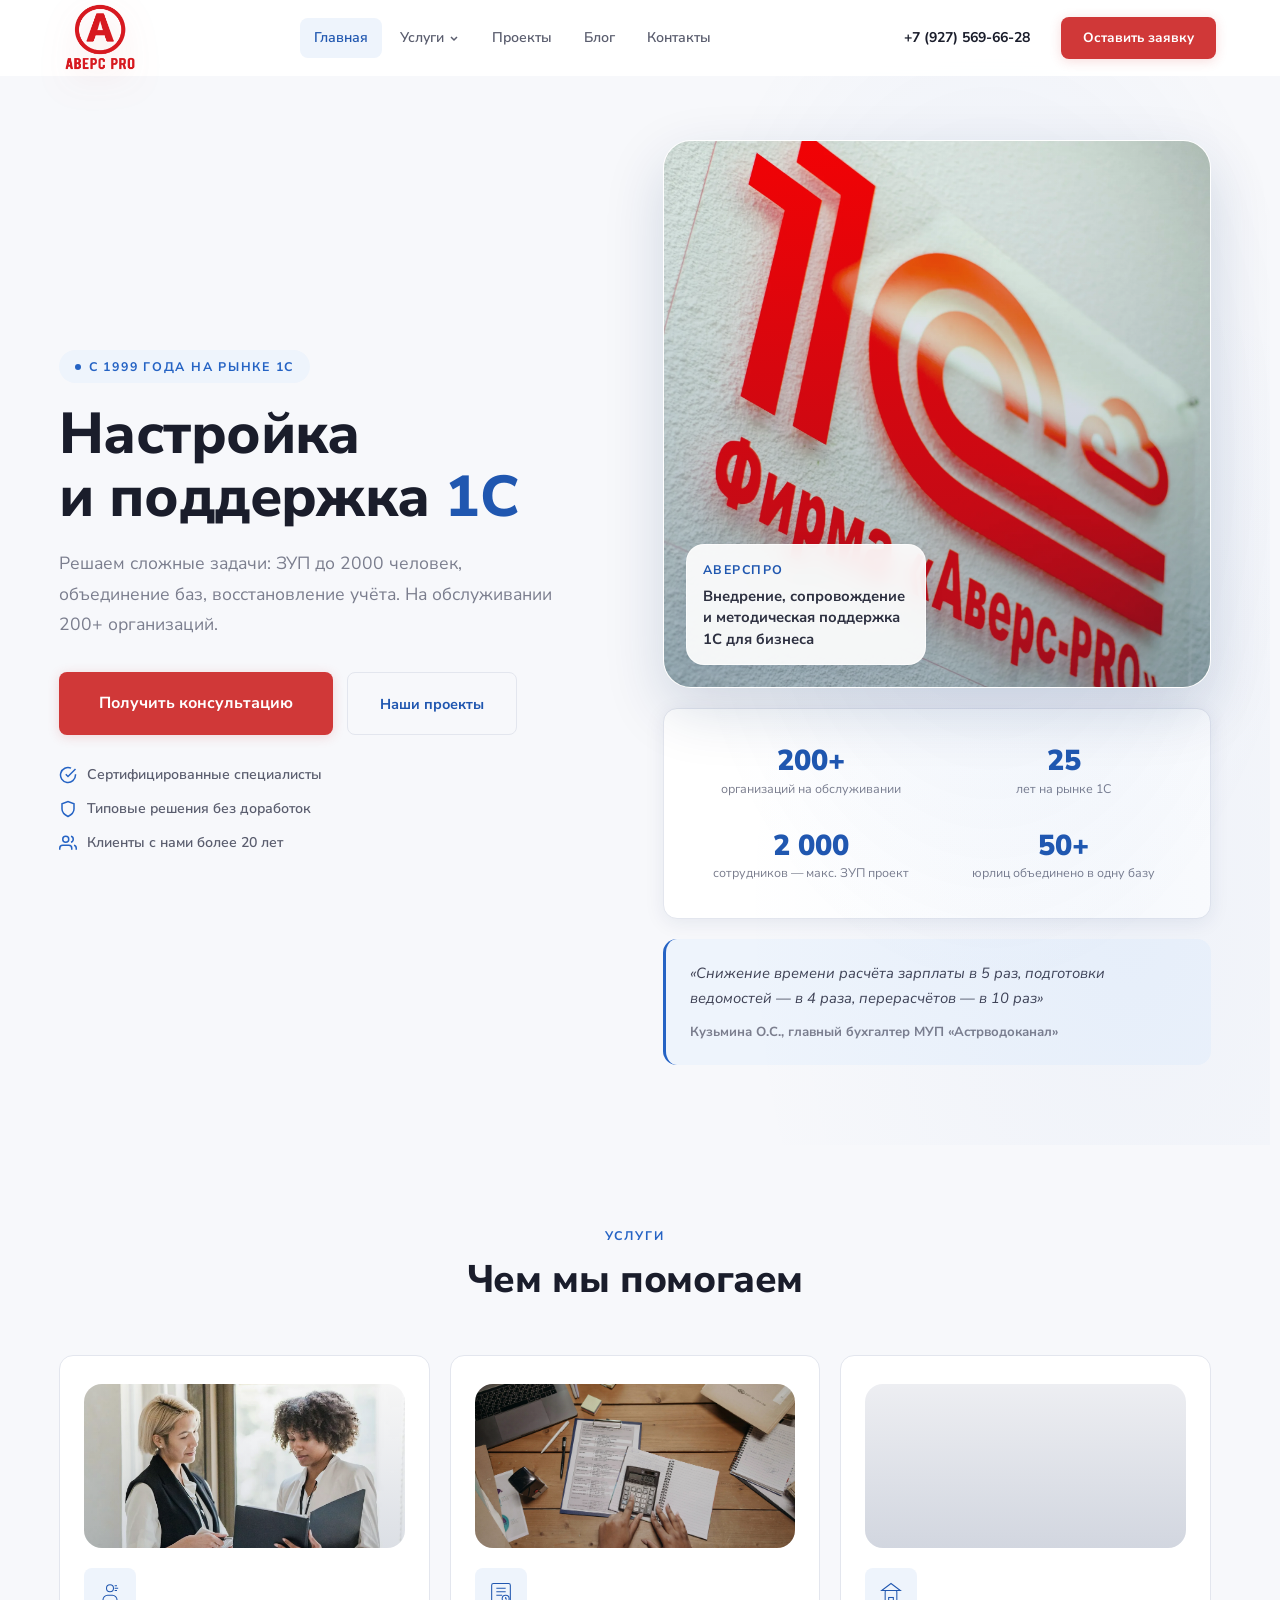
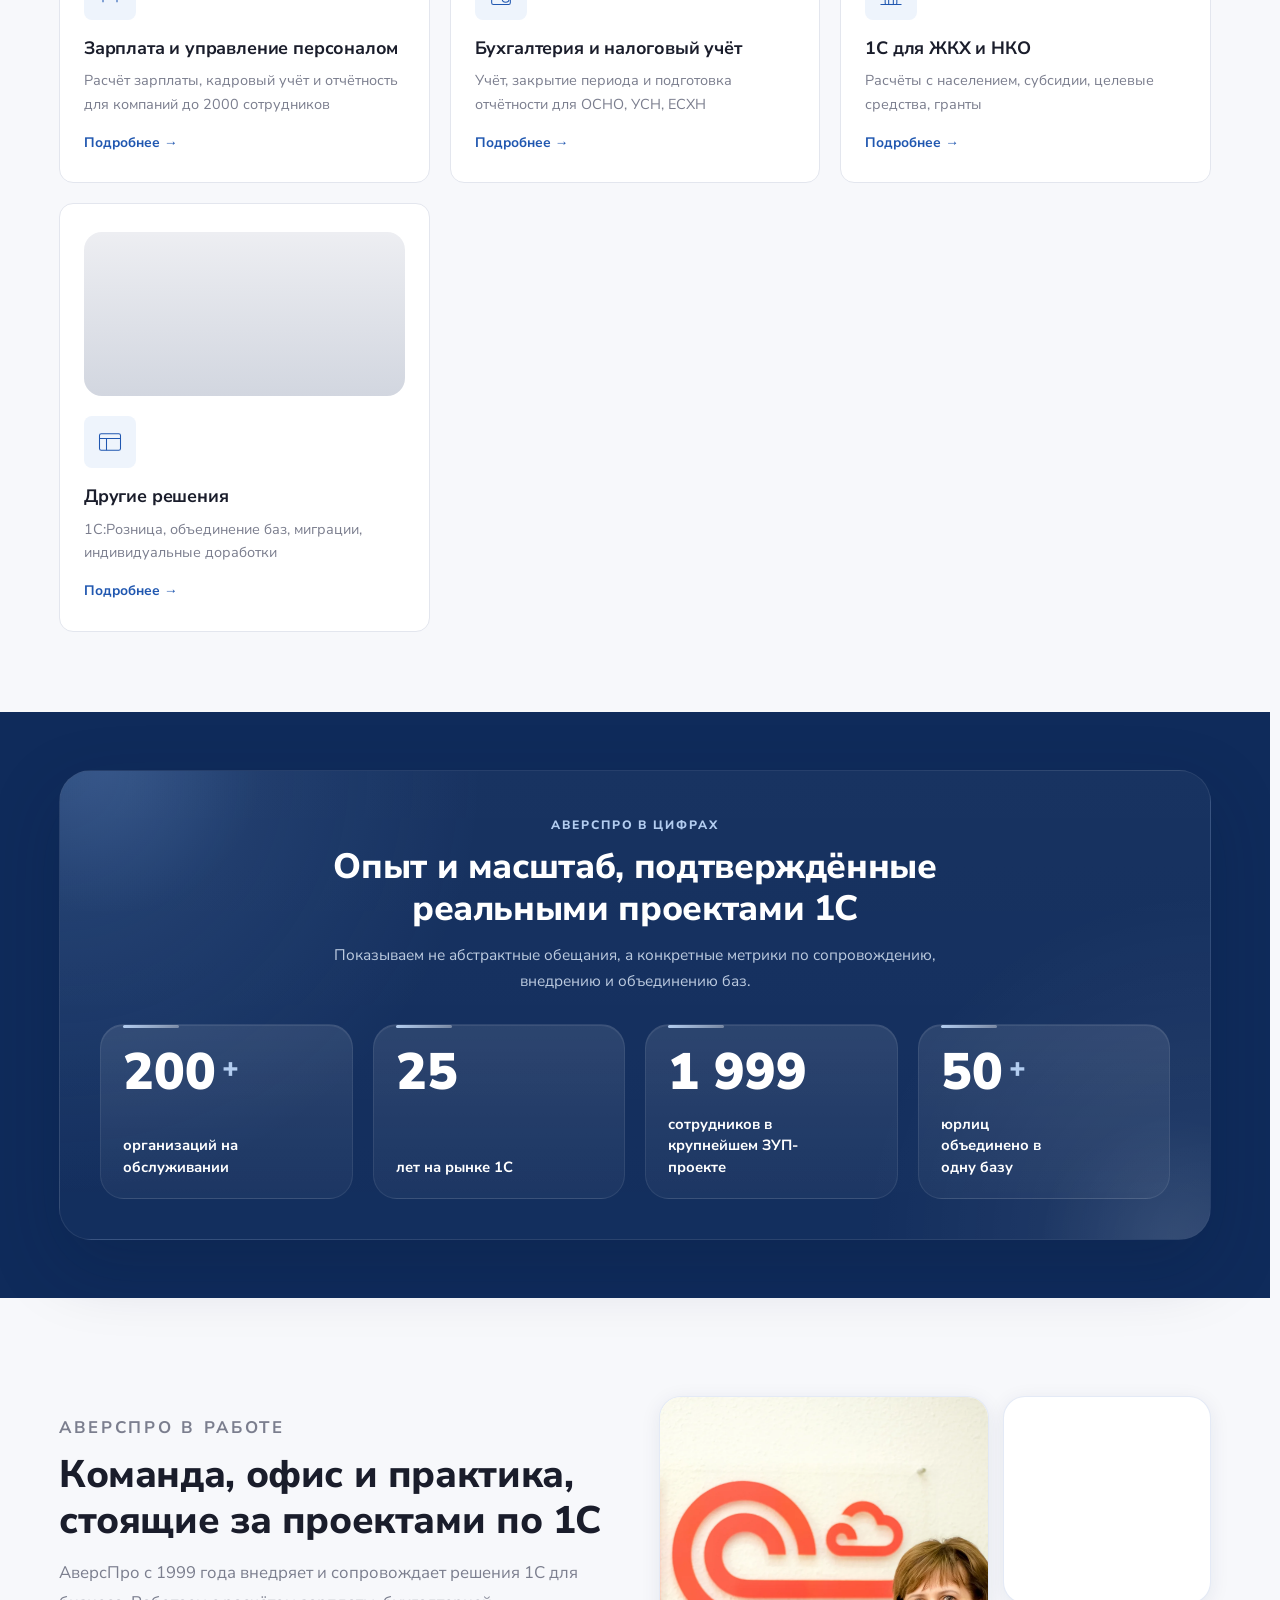
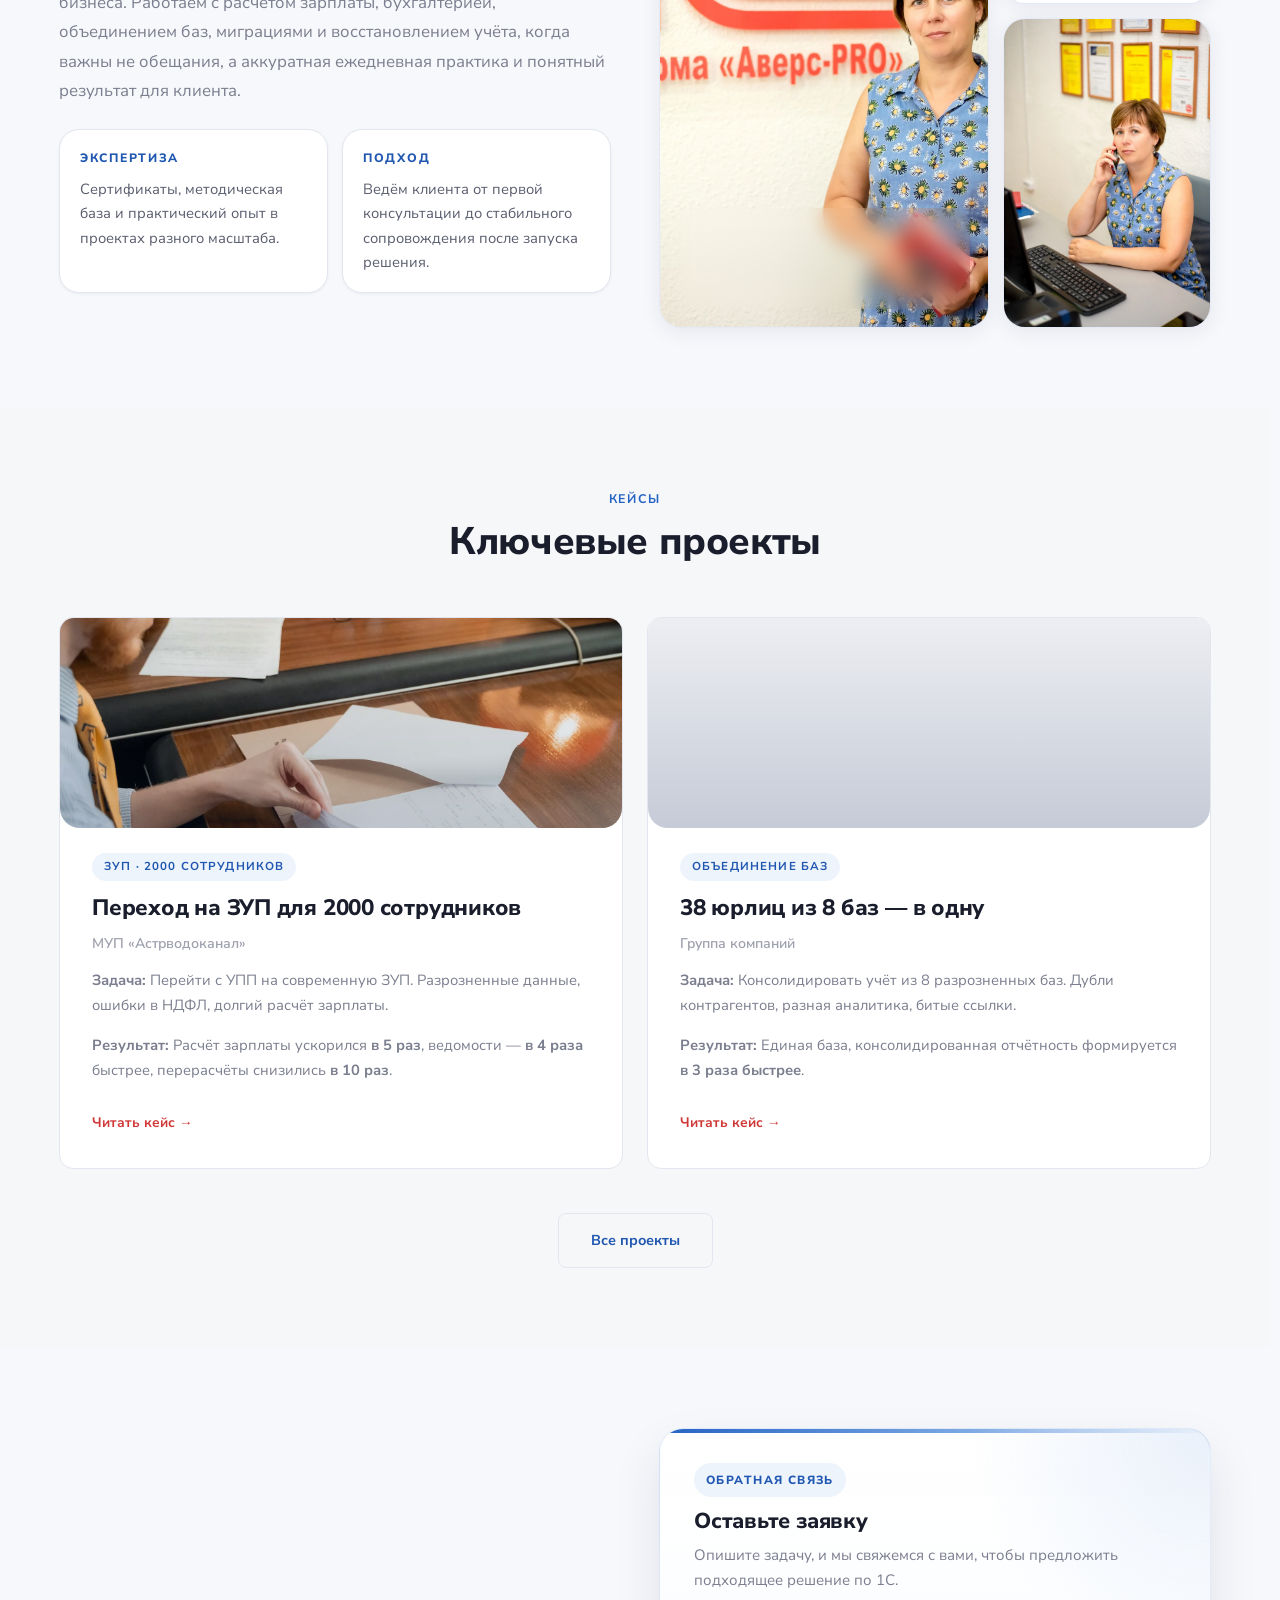
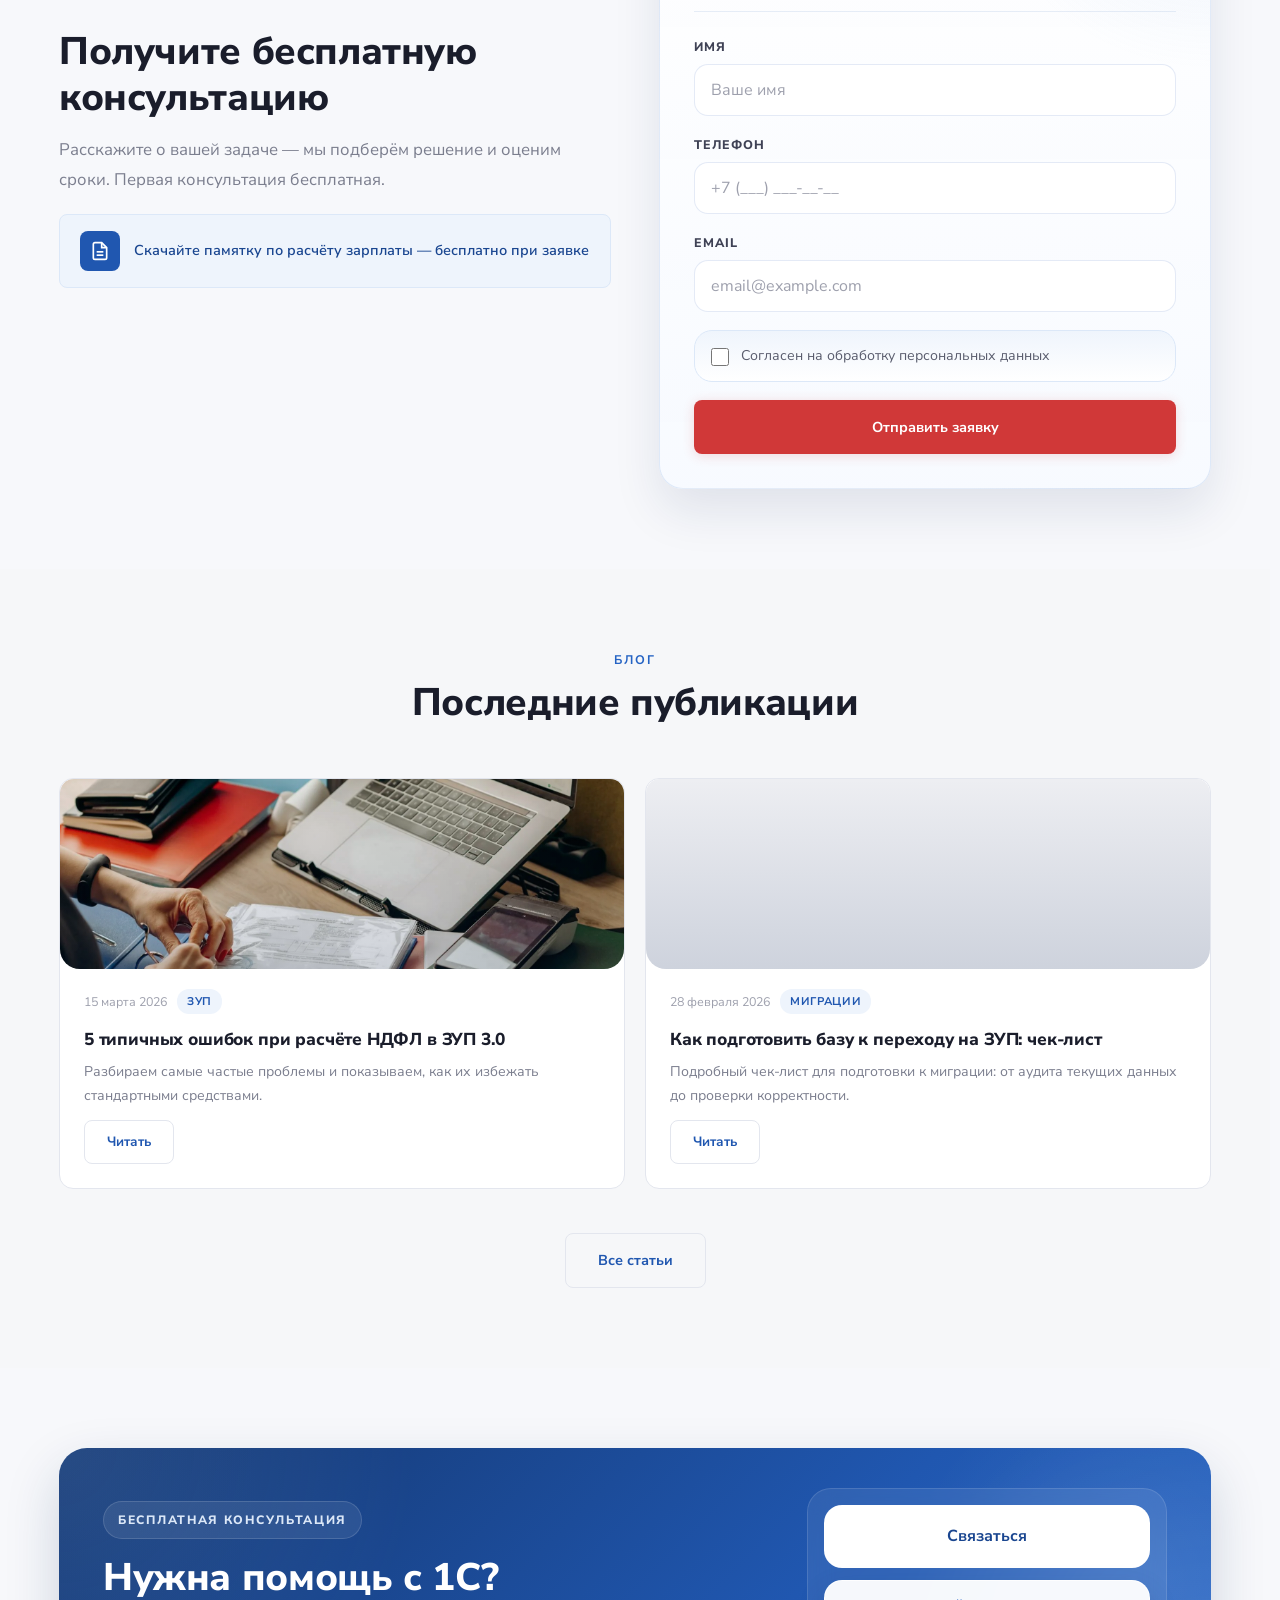
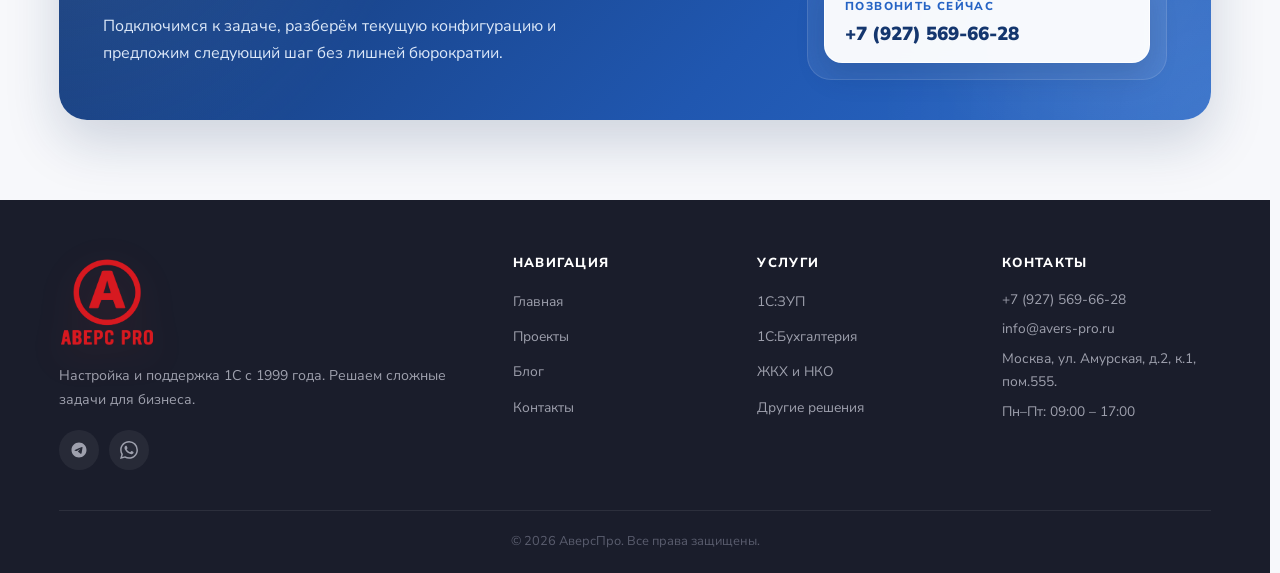
==== commit 46a5bbb1: "убрал тоасты и формы валдиацию сделал" ====
--- a/index.html
+++ b/index.html
@@ -478,7 +478,6 @@
     </div>
   </footer>
 
-  <div class="toast" id="toast"><p class="toast-message"></p></div>
   <script src="script.js"></script>
 </body>
 </html>
--- a/style.css
+++ b/style.css
@@ -705,17 +705,69 @@
 .form-row { display:grid; grid-template-columns:1fr 1fr; gap:14px; }
 .form-disclaimer { font-size:.78rem; color:var(--gray-400); margin-top:10px; text-align:center; }
 .form-check {
-  display:flex; align-items:flex-start; gap:12px; margin-bottom:18px;
+  display:grid;
+  grid-template-columns:18px minmax(0,1fr);
+  align-items:start;
+  gap:8px 12px;
+  margin-bottom:18px;
   padding:14px 16px;
   border-radius:18px; border:1px solid var(--blue-100);
   background:linear-gradient(180deg, rgba(238,244,252,.9), rgba(255,255,255,.95));
 }
 .form-check input[type="checkbox"] {
-  width:18px; height:18px; margin-top:2px;
+  width:18px; height:18px; margin-top:3px;
   accent-color:var(--blue-600); flex-shrink:0;
 }
-.form-check label { font-size:.88rem; color:var(--gray-600); line-height:1.55; }
+.form-check label { min-width:0; font-size:.88rem; color:var(--gray-600); line-height:1.55; }
 .form-card .btn-full { min-height:54px; }
+.form-group.is-invalid label,
+.form-check.is-invalid label { color:var(--red-600); }
+.form-group input.is-invalid,
+.form-group textarea.is-invalid,
+.form-group select.is-invalid,
+.subscribe-input.is-invalid {
+  border-color:rgba(208,56,56,.45);
+  background:rgba(255,246,246,.95);
+  box-shadow:0 0 0 4px rgba(208,56,56,.08);
+}
+.form-check.is-invalid {
+  border-color:rgba(208,56,56,.28);
+  background:linear-gradient(180deg, rgba(255,244,244,.94), rgba(255,255,255,.98));
+}
+.form-error {
+  margin-top:8px;
+  font-size:.82rem;
+  line-height:1.45;
+  color:var(--red-600);
+}
+.form-check .form-error {
+  grid-column:2;
+  margin-top:0;
+}
+.form-status {
+  width:100%;
+  margin-top:14px;
+  padding:12px 14px;
+  border-radius:14px;
+  font-size:.88rem;
+  line-height:1.55;
+}
+.form-status:empty { display:none; }
+.form-status.is-error {
+  color:var(--red-600);
+  background:rgba(255,244,244,.92);
+  border:1px solid rgba(208,56,56,.2);
+}
+.form-status.is-pending {
+  color:var(--blue-700);
+  background:rgba(238,244,252,.96);
+  border:1px solid rgba(37,99,196,.14);
+}
+.form-status.is-success {
+  color:var(--blue-800);
+  background:rgba(237,247,241,.96);
+  border:1px solid rgba(48,130,90,.16);
+}
 
 /* ============================================
    PAGE HERO (inner pages)
@@ -1011,12 +1063,13 @@
 .subscribe-block { text-align:center; max-width:500px; margin:0 auto; }
 .subscribe-block h2 { margin-bottom:10px; }
 .subscribe-block > p { color:var(--gray-500); margin-bottom:24px; }
-.subscribe-form { display:flex; gap:10px; }
+.subscribe-form { display:flex; gap:10px; flex-wrap:wrap; }
 .subscribe-input {
   flex:1; padding:13px 16px; border:1px solid var(--border);
   border-radius:var(--radius-sm); background:var(--white); color:var(--gray-800); outline:none;
 }
 .subscribe-input:focus { border-color:var(--blue-500); }
+.subscribe-form .form-error { width:100%; text-align:left; }
 
 /* ============================================
    CONTACTS PAGE
@@ -1230,15 +1283,6 @@
 /* ============================================
    TOAST
    ============================================ */
-.toast {
-  position:fixed; bottom:28px; left:50%; transform:translateX(-50%) translateY(80px);
-  background:var(--gray-900); color:#fff; padding:14px 28px;
-  border-radius:var(--radius-sm); box-shadow:var(--shadow-lg); z-index:200;
-  opacity:0; transition:all var(--transition);
-}
-.toast.active { transform:translateX(-50%) translateY(0); opacity:1; }
-.toast-message { font-size:.88rem; font-weight:600; }
-
 /* ============================================
    REVEAL ANIMATION
    ============================================ */
@@ -1296,6 +1340,7 @@
   .footer-grid { grid-template-columns:1fr; gap:28px; }
   .form-row { grid-template-columns:1fr; }
   .subscribe-form { flex-direction:column; }
+  .form-check { gap:8px 10px; padding:12px 14px; }
   .svc-detail-header { flex-direction:column; gap:14px; }
   .svc-detail-banner { height:240px; margin:24px 0 28px; }
   .svc-detail-banner-note { left:16px; right:16px; bottom:16px; max-width:none; }
@@ -1355,6 +1400,8 @@
   .lead-magnet { flex-direction:column; gap:10px; text-align:center; }
   .form-card { padding:24px 18px; border-radius:20px; }
   .form-card-header h3 { font-size:1.18rem; }
+  .form-check label { font-size:.84rem; }
+  .form-status { font-size:.84rem; }
   .company-block-copy h2 { max-width:none; }
   .contact-photo-main { min-height:248px; }
   .contact-photo-stack { grid-template-columns:1fr; }
@@ -1404,6 +1451,6 @@
 }
 
 @media print {
-  .site-header,.mobile-menu,.burger,.toast,.cta-block { display:none!important; }
+  .site-header,.mobile-menu,.burger,.cta-block { display:none!important; }
   body { background:#fff; color:#000; }
 }
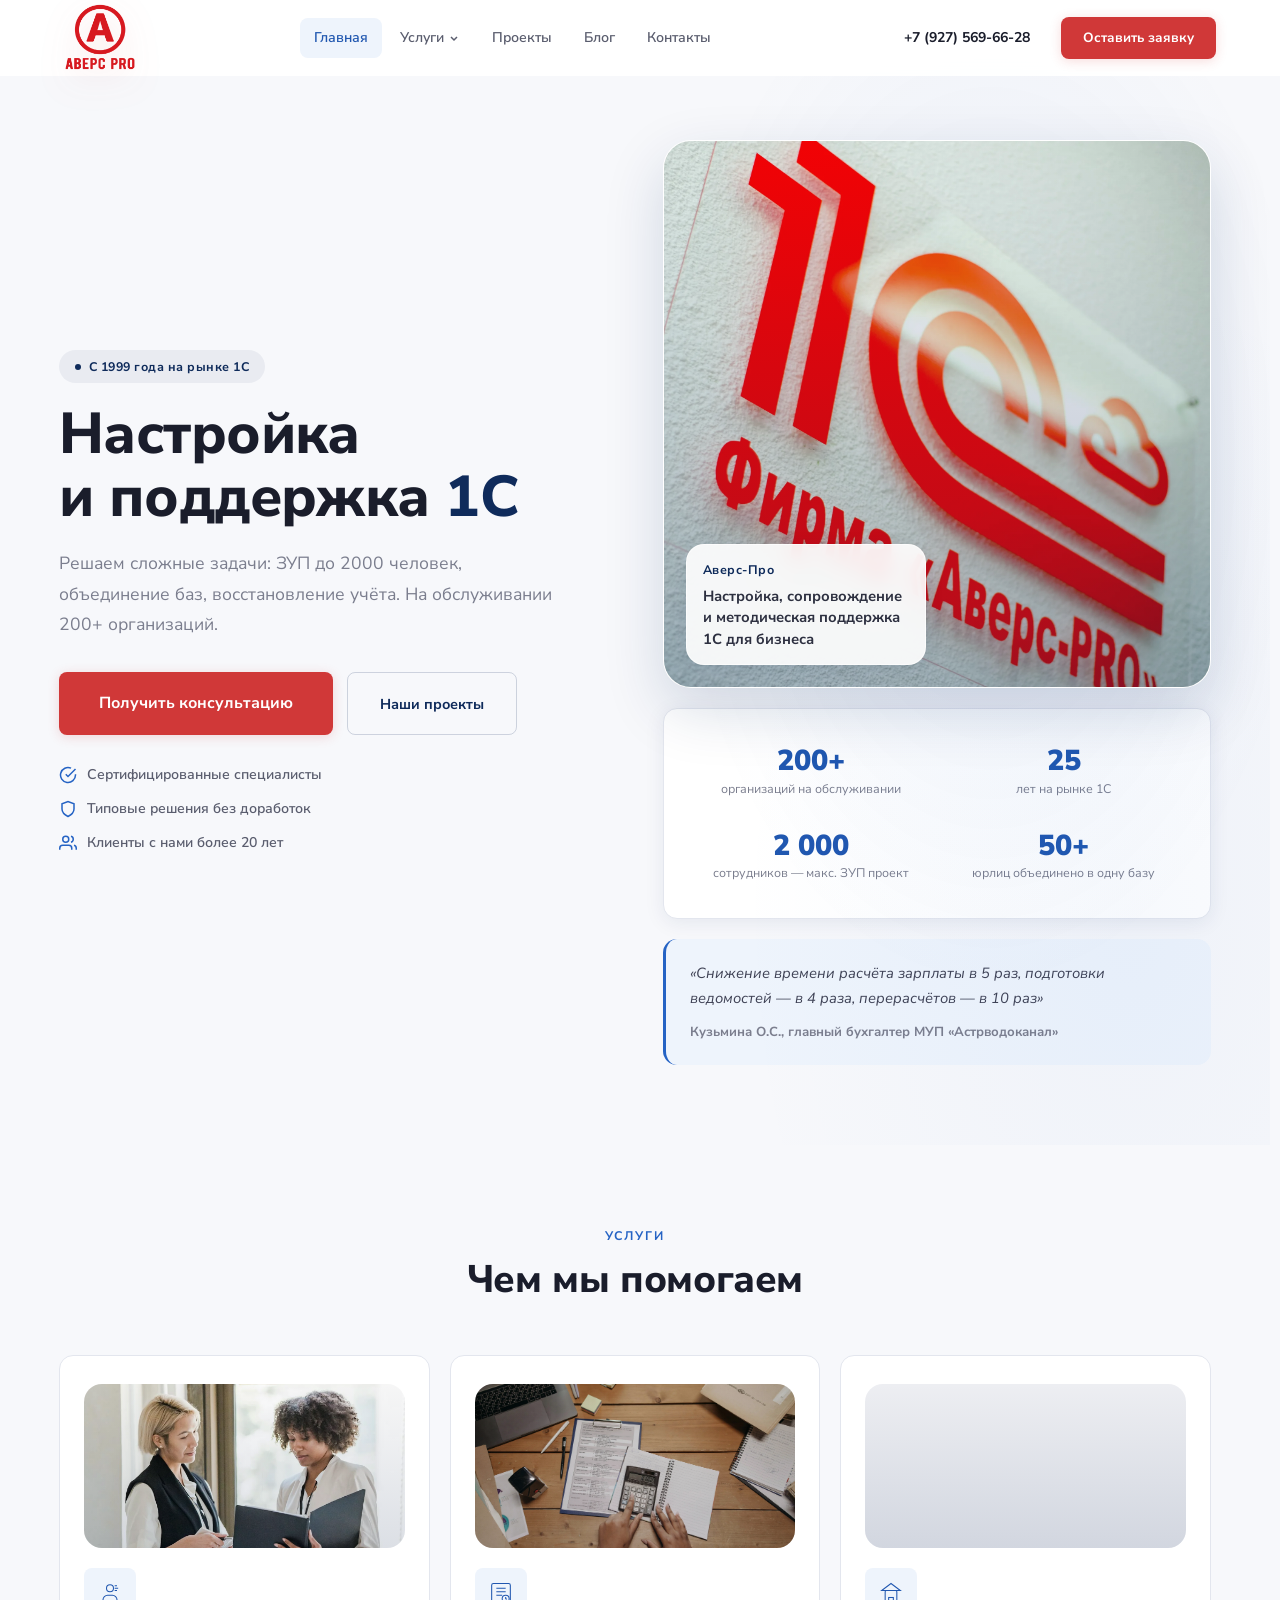
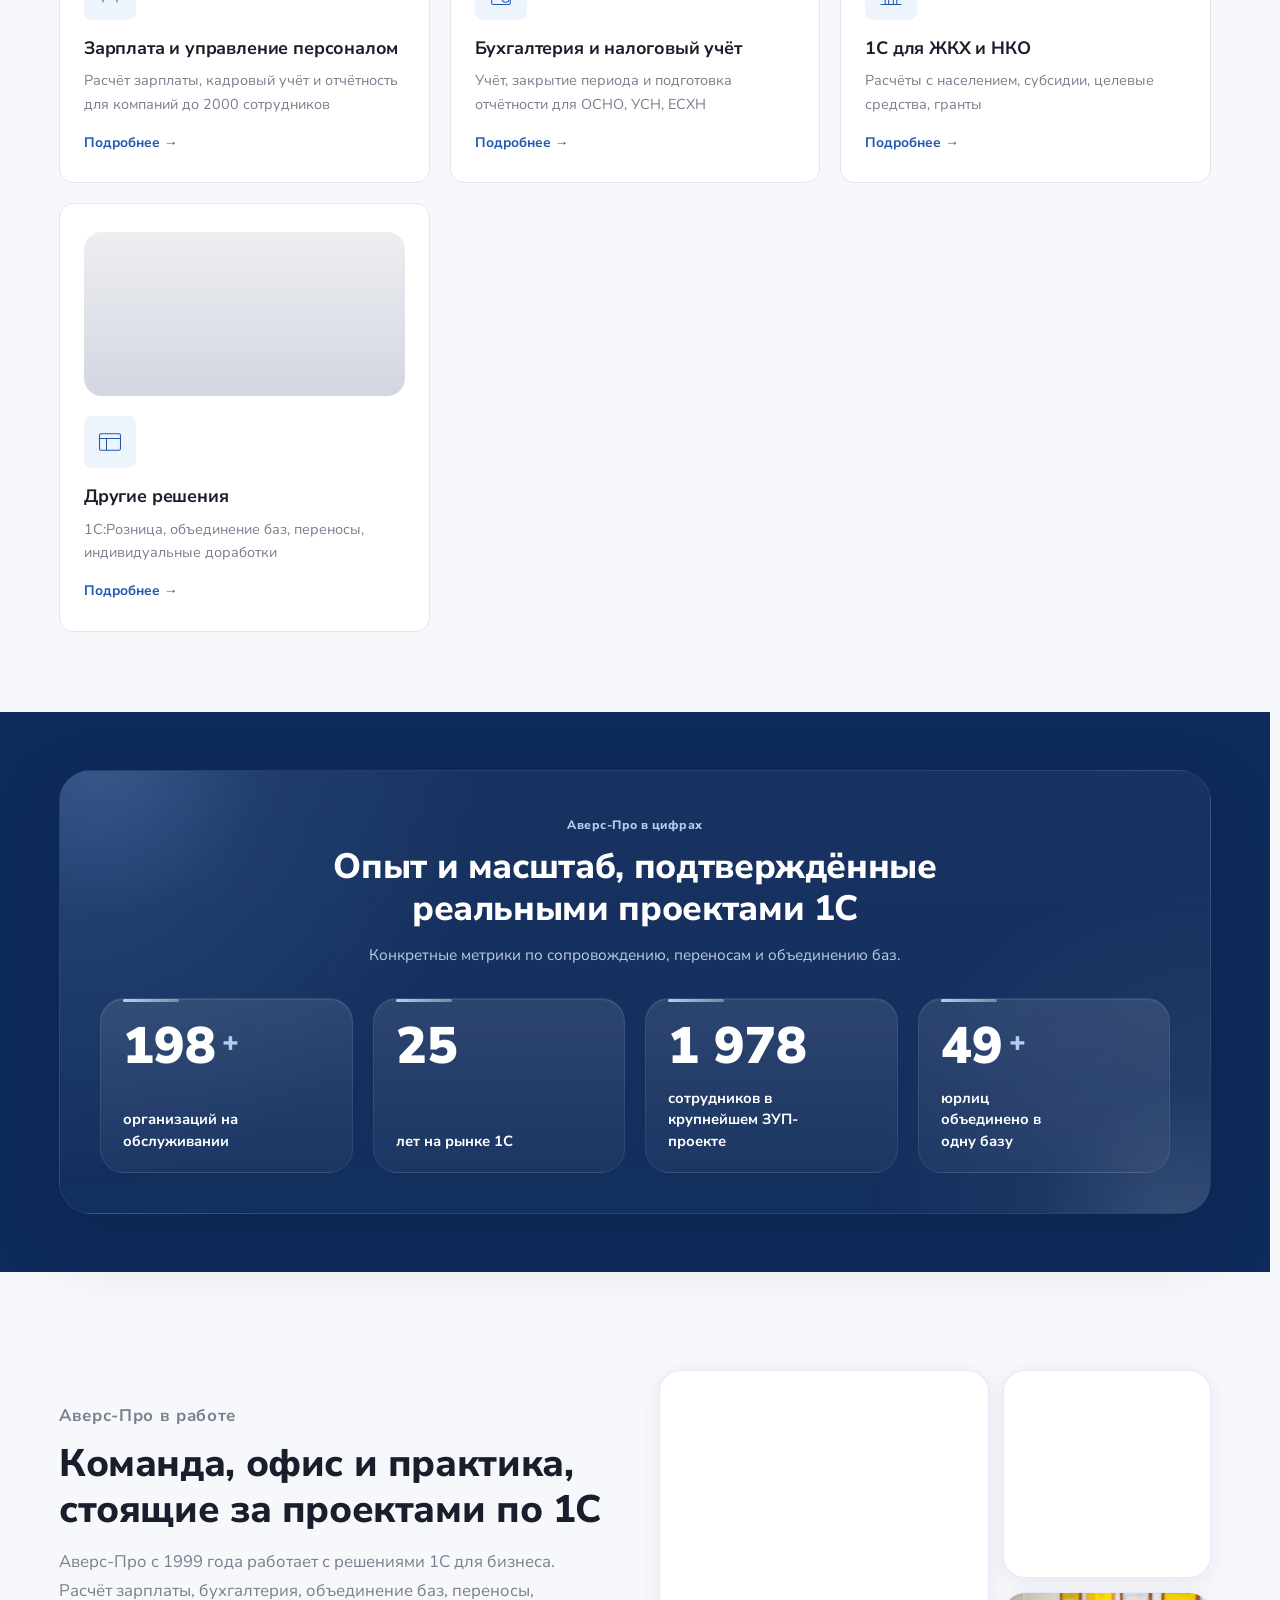
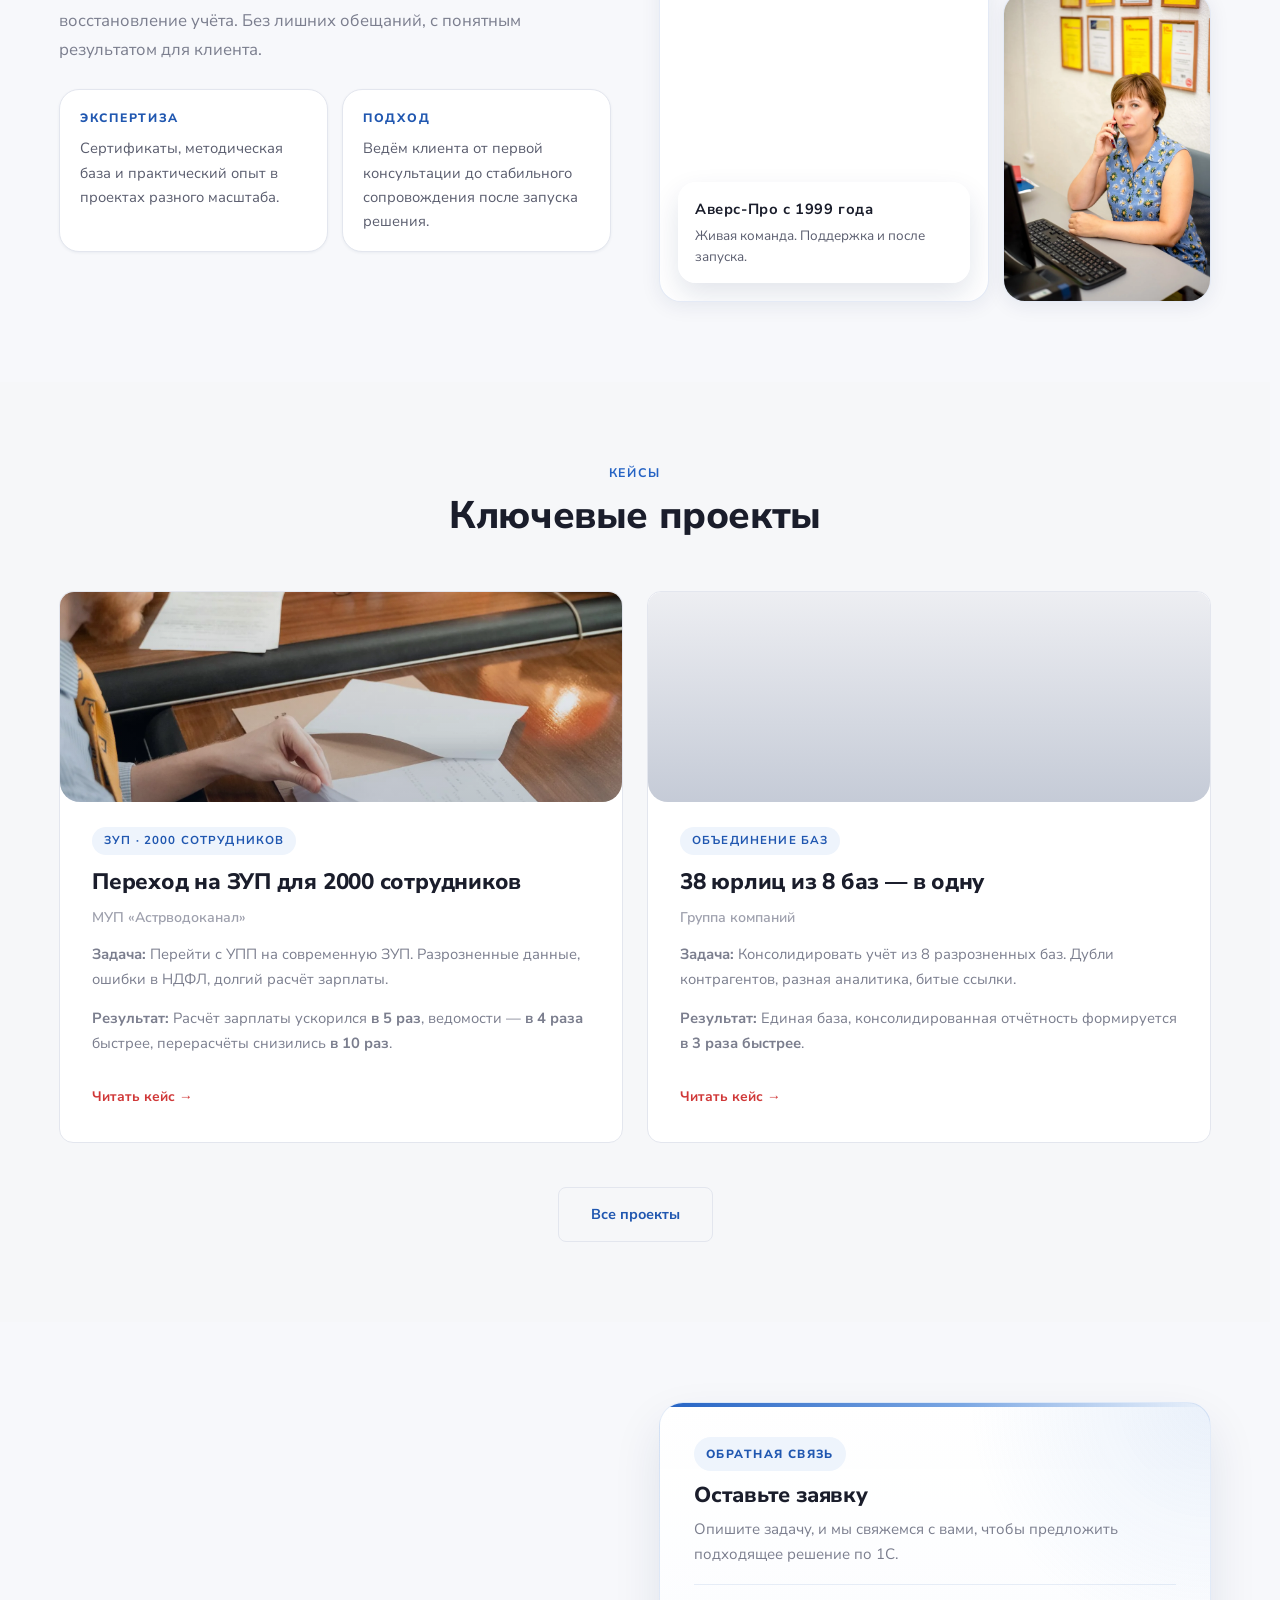
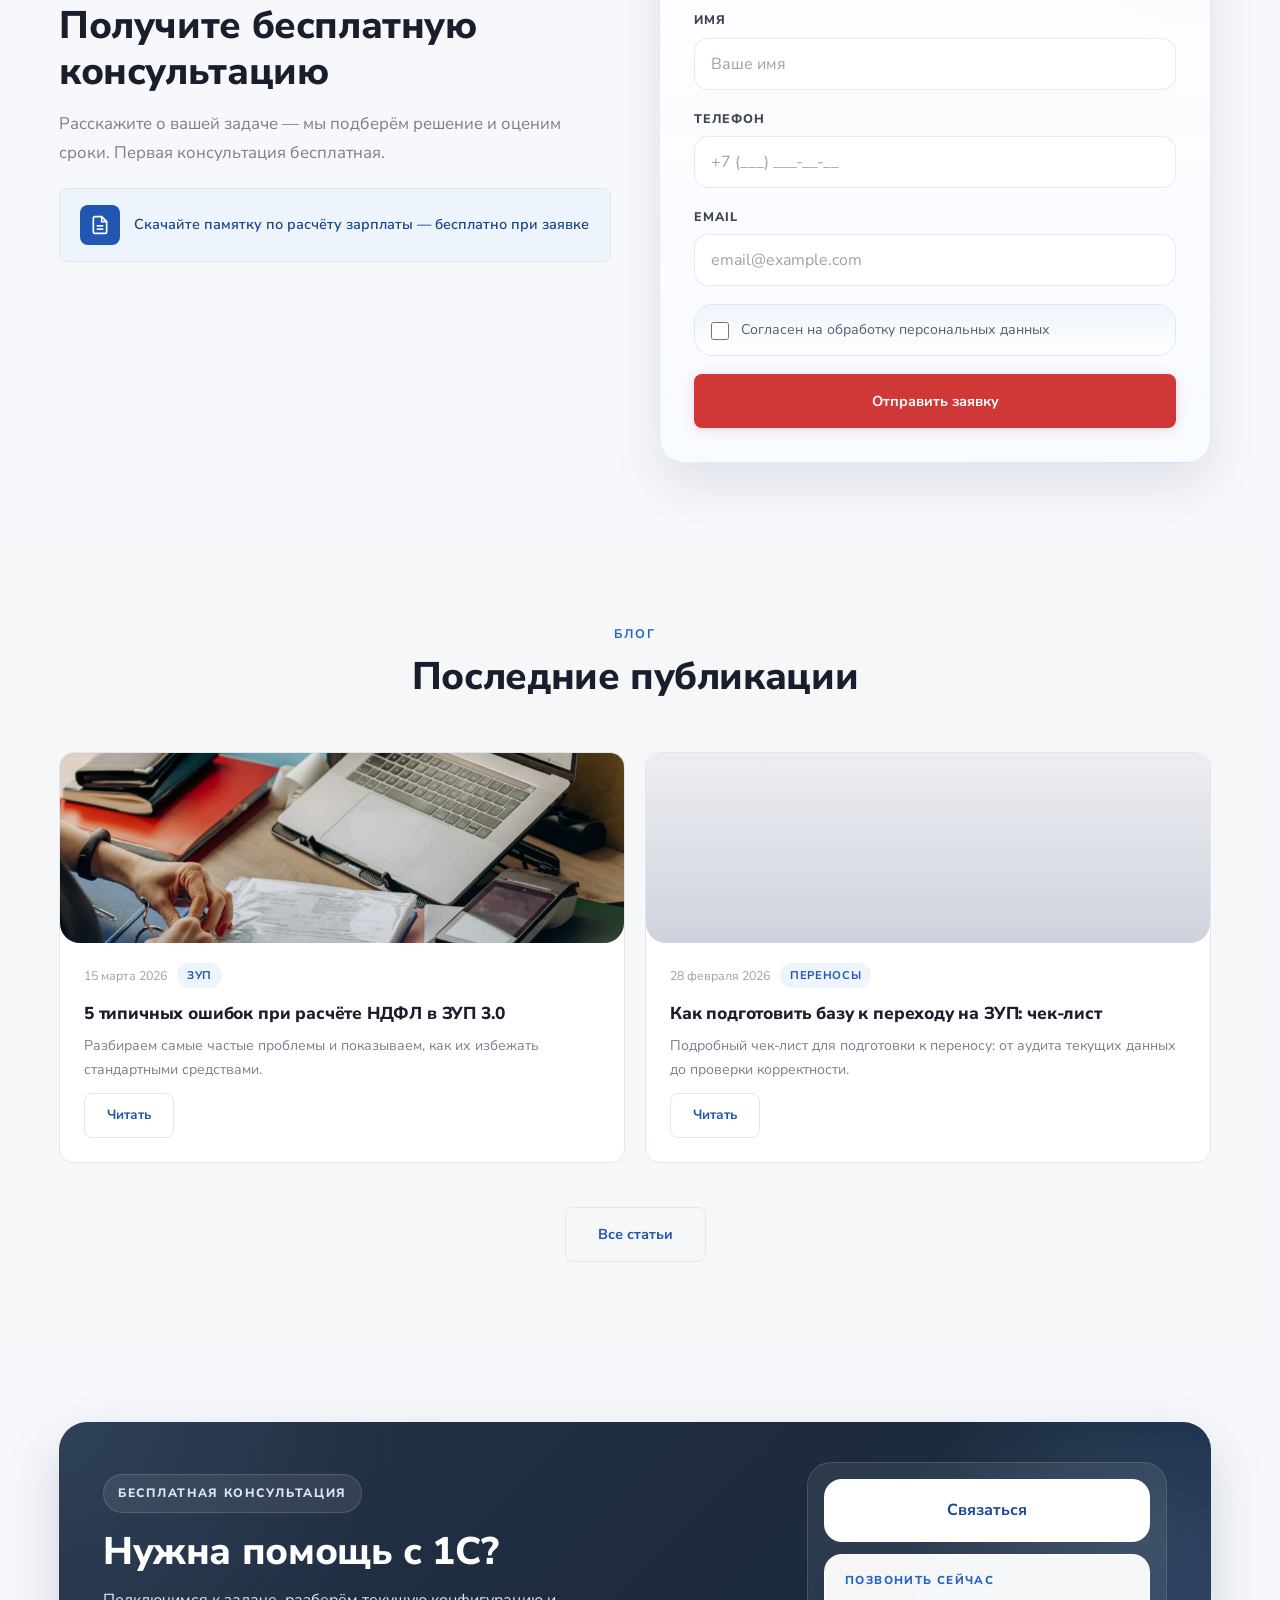
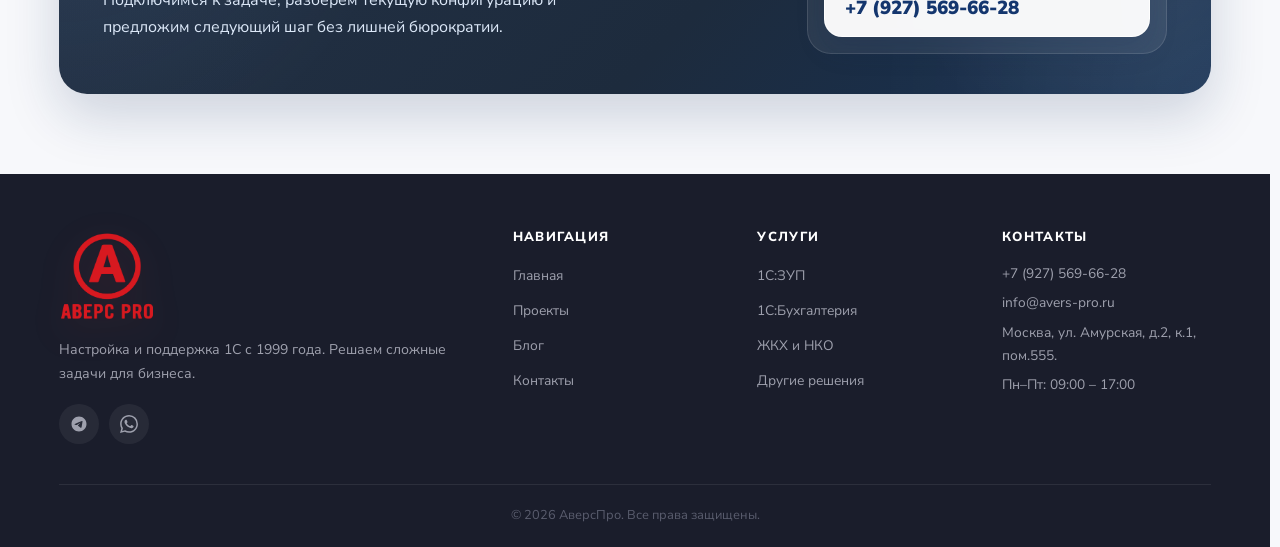
==== commit 085d64fc: "правка дизайна" ====
--- a/index.html
+++ b/index.html
@@ -81,7 +81,7 @@
       <div class="container">
         <div class="hero-grid">
           <div class="hero-text">
-            <p class="hero-label"><span class="hero-label-dot"></span> С 1999 года на рынке 1С</p>
+            <p class="hero-label text-normal-case"><span class="hero-label-dot"></span> С 1999 года на рынке 1С</p>
             <h1 class="hero-title">Настройка и&nbsp;поддержка <span class="blue">1С</span></h1>
             <p class="hero-subtitle">Решаем сложные задачи: ЗУП до&nbsp;2000 человек, объединение баз, восстановление учёта. На обслуживании 200+ организаций.</p>
             <div class="hero-actions">
@@ -108,8 +108,8 @@
             <div class="hero-photo-card">
               <img src="images/company/company-logo-wall.webp" alt="Команда консультантов обсуждает проект автоматизации 1С" decoding="async">
               <div class="hero-photo-badge">
-                <strong>АверсПро</strong>
-                <span>Внедрение, сопровождение и методическая поддержка 1С для бизнеса</span>
+                <strong class="text-normal-case">Аверс-Про</strong>
+                <span>Настройка, сопровождение и методическая поддержка 1С для бизнеса</span>
               </div>
             </div>
             <!-- Key numbers panel -->
@@ -190,7 +190,7 @@
               <svg width="28" height="28" viewBox="0 0 48 48" fill="none" stroke="currentColor" stroke-width="1.8"><rect x="6" y="10" width="36" height="28" rx="3"/><path d="M6 18h36M18 18v20"/></svg>
             </div>
             <h3>Другие решения</h3>
-            <p>1С:Розница, объединение баз, миграции, индивидуальные доработки</p>
+            <p>1С:Розница, объединение баз, переносы, индивидуальные доработки</p>
             <span class="svc-card-link">Подробнее &rarr;</span>
           </a>
         </div>
@@ -202,9 +202,9 @@
       <div class="container">
         <div class="stats-shell">
           <div class="stats-heading">
-            <p class="stats-kicker">АверсПро в цифрах</p>
+            <p class="stats-kicker text-normal-case">Аверс-Про в цифрах</p>
             <h2 class="stats-title">Опыт и масштаб, подтверждённые реальными проектами 1С</h2>
-            <p class="stats-subtitle">Показываем не абстрактные обещания, а конкретные метрики по сопровождению, внедрению и объединению баз.</p>
+            <p class="stats-subtitle">Конкретные метрики по сопровождению, переносам и объединению баз.</p>
           </div>
           <div class="stats-grid">
             <div class="stat-item">
@@ -242,9 +242,9 @@
       <div class="container">
         <div class="lead-block company-block">
           <div class="lead-text company-block-copy">
-            <p class="section-label">АверсПро в работе</p>
+            <p class="section-label text-normal-case">Аверс-Про в работе</p>
             <h2>Команда, офис и практика, стоящие за проектами по 1С</h2>
-            <p class="company-copy-text">АверсПро с 1999 года внедряет и сопровождает решения 1С для бизнеса. Работаем с расчётом зарплаты, бухгалтерией, объединением баз, миграциями и восстановлением учёта, когда важны не обещания, а аккуратная ежедневная практика и понятный результат для клиента.</p>
+            <p class="company-copy-text">Аверс-Про с 1999 года работает с решениями 1С для бизнеса. Расчёт зарплаты, бухгалтерия, объединение баз, переносы, восстановление учёта. Без лишних обещаний, с понятным результатом для клиента.</p>
             <div class="company-points">
               <div class="company-point">
                 <strong>Экспертиза</strong>
@@ -260,8 +260,8 @@
             <div class="contact-photo-main">
               <img src="images/company/company-hero.webp" alt="Специалист АверсПро в офисе компании рядом с фирменной вывеской" loading="lazy" decoding="async">
               <div class="contact-photo-badge">
-                <strong>АверсПро с 1999 года</strong>
-                <span>Живая команда, которая остаётся на связи и после внедрения.</span>
+                <strong class="text-normal-case">Аверс-Про с 1999 года</strong>
+                <span>Живая команда. Поддержка и после запуска.</span>
               </div>
             </div>
             <div class="contact-photo-stack">
@@ -385,14 +385,14 @@
           </article>
           <article class="blog-card" data-category="migration">
             <div class="blog-card-media">
-              <img src="images/blog/photo-blog-preview-migration.webp" alt="Подготовка к миграции 1С и анализ данных на рабочем месте" loading="lazy" decoding="async">
+              <img src="images/blog/photo-blog-preview-migration.webp" alt="Подготовка к переносу 1С и анализ данных на рабочем месте" loading="lazy" decoding="async">
             </div>
             <div class="blog-card-meta">
               <span class="blog-card-date">28 февраля 2026</span>
-              <span class="blog-card-tag">Миграции</span>
+              <span class="blog-card-tag">Переносы</span>
             </div>
             <h3>Как подготовить базу к переходу на ЗУП: чек-лист</h3>
-            <p>Подробный чек-лист для подготовки к миграции: от аудита текущих данных до проверки корректности.</p>
+            <p>Подробный чек-лист для подготовки к переносу: от аудита текущих данных до проверки корректности.</p>
             <a href="#" target="_blank" rel="noopener" class="btn btn-outline btn-sm blog-read-btn">Читать</a>
           </article>
         </div>
--- a/style.css
+++ b/style.css
@@ -61,7 +61,7 @@
   scroll-behavior:smooth; -webkit-text-size-adjust:100%;
   scrollbar-gutter:stable;
   scrollbar-width:thin;
-  scrollbar-color:var(--blue-500) rgba(220,232,248,.9);
+  scrollbar-color:var(--blue-900) rgba(220,232,248,.9);
 }
 
 body {
@@ -96,7 +96,7 @@
 html::-webkit-scrollbar-thumb,
 .mobile-menu-inner::-webkit-scrollbar-thumb {
   background:
-    linear-gradient(180deg, var(--blue-500), var(--blue-700));
+    linear-gradient(180deg, var(--blue-800), var(--blue-900));
   border:2px solid rgba(238,244,252,.96);
   border-radius:999px;
   box-shadow:inset 0 0 0 1px rgba(255,255,255,.22);
@@ -104,7 +104,7 @@
 html::-webkit-scrollbar-thumb:hover,
 .mobile-menu-inner::-webkit-scrollbar-thumb:hover {
   background:
-    linear-gradient(180deg, var(--blue-600), var(--red-500));
+    linear-gradient(180deg, var(--blue-700), var(--blue-900));
 }
 html::-webkit-scrollbar-corner,
 .mobile-menu-inner::-webkit-scrollbar-corner {
@@ -113,7 +113,7 @@
 
 .mobile-menu-inner {
   scrollbar-width:thin;
-  scrollbar-color:var(--blue-500) rgba(220,232,248,.9);
+  scrollbar-color:var(--blue-900) rgba(220,232,248,.9);
 }
 
 img { max-width:100%; height:auto; display:block; }
@@ -136,6 +136,7 @@
 h4 { font-size: 1.1rem; }
 p { margin-bottom:1em; }
 p:last-child { margin-bottom:0; }
+.text-normal-case { text-transform:none !important; letter-spacing:.04em !important; }
 
 /* --- Layout --- */
 .container { max-width:var(--container); margin:0 auto; padding:0 var(--gap); }
@@ -378,18 +379,26 @@
 .hero-grid { display:grid; grid-template-columns:1fr 1fr; gap:56px; align-items:center; }
 .hero-label {
   display:inline-flex; align-items:center; gap:8px;
-  font-size:.78rem; font-weight:700; text-transform:uppercase; letter-spacing:.14em;
-  color:var(--blue-500); background:var(--blue-50);
+  font-size:.78rem; font-weight:700; letter-spacing:.08em;
+  color:var(--blue-900); background:rgba(15,43,91,.06);
   padding:6px 16px; border-radius:var(--radius-pill); margin-bottom:20px;
 }
-.hero-label-dot { width:6px; height:6px; border-radius:50%; background:var(--blue-500); }
+.hero-label-dot { width:6px; height:6px; border-radius:50%; background:var(--blue-900); }
 .hero-title { font-size:clamp(2.2rem,5.5vw,3.6rem); line-height:1.08; margin-bottom:20px; }
-.hero-title .blue { color:var(--blue-600); }
+.hero-title .blue { color:var(--blue-900); }
 .hero-subtitle {
   font-size:1.1rem; color:var(--gray-500); max-width:500px;
   margin-bottom:32px; line-height:1.75;
 }
 .hero-actions { display:flex; gap:14px; flex-wrap:wrap; margin-bottom:28px; }
+.hero-actions .btn-outline {
+  color:var(--blue-900);
+  border-color:rgba(15,43,91,.18);
+}
+.hero-actions .btn-outline:hover {
+  border-color:var(--blue-900);
+  background:rgba(15,43,91,.06);
+}
 
 /* Hero trust strip */
 .hero-trust { display:flex; flex-direction:column; gap:10px; }
@@ -441,8 +450,8 @@
   border:1px solid rgba(255,255,255,.65); box-shadow:var(--shadow-md);
 }
 .hero-photo-badge strong {
-  display:block; font-size:.78rem; text-transform:uppercase; letter-spacing:.12em;
-  color:var(--blue-600); margin-bottom:6px;
+  display:block; font-size:.78rem; letter-spacing:.04em;
+  color:var(--blue-900); margin-bottom:6px;
 }
 .hero-photo-badge span {
   display:block; font-size:.92rem; font-weight:700; line-height:1.45; color:var(--gray-800);
@@ -522,7 +531,7 @@
 }
 .stats-kicker {
   display:inline-block; margin-bottom:10px;
-  font-size:.76rem; font-weight:800; text-transform:uppercase; letter-spacing:.16em;
+  font-size:.76rem; font-weight:800; letter-spacing:.04em;
   color:var(--blue-200);
 }
 .stats-title {
@@ -1182,9 +1191,9 @@
    ============================================ */
 .cta-block {
   background:
-    radial-gradient(circle at top left, rgba(123,167,227,.18), transparent 30%),
-    radial-gradient(circle at bottom right, rgba(255,255,255,.08), transparent 28%),
-    linear-gradient(135deg, var(--blue-800) 0%, var(--blue-600) 62%, #2b69c7 100%);
+    radial-gradient(circle at top left, rgba(123,167,227,.12), transparent 30%),
+    radial-gradient(circle at bottom right, rgba(255,255,255,.06), transparent 28%),
+    linear-gradient(135deg, #243246 0%, #1d2b3d 58%, #163154 100%);
   border-radius:28px; padding:40px 44px;
   position:relative; overflow:hidden;
   box-shadow:0 22px 54px rgba(15,43,91,.18);
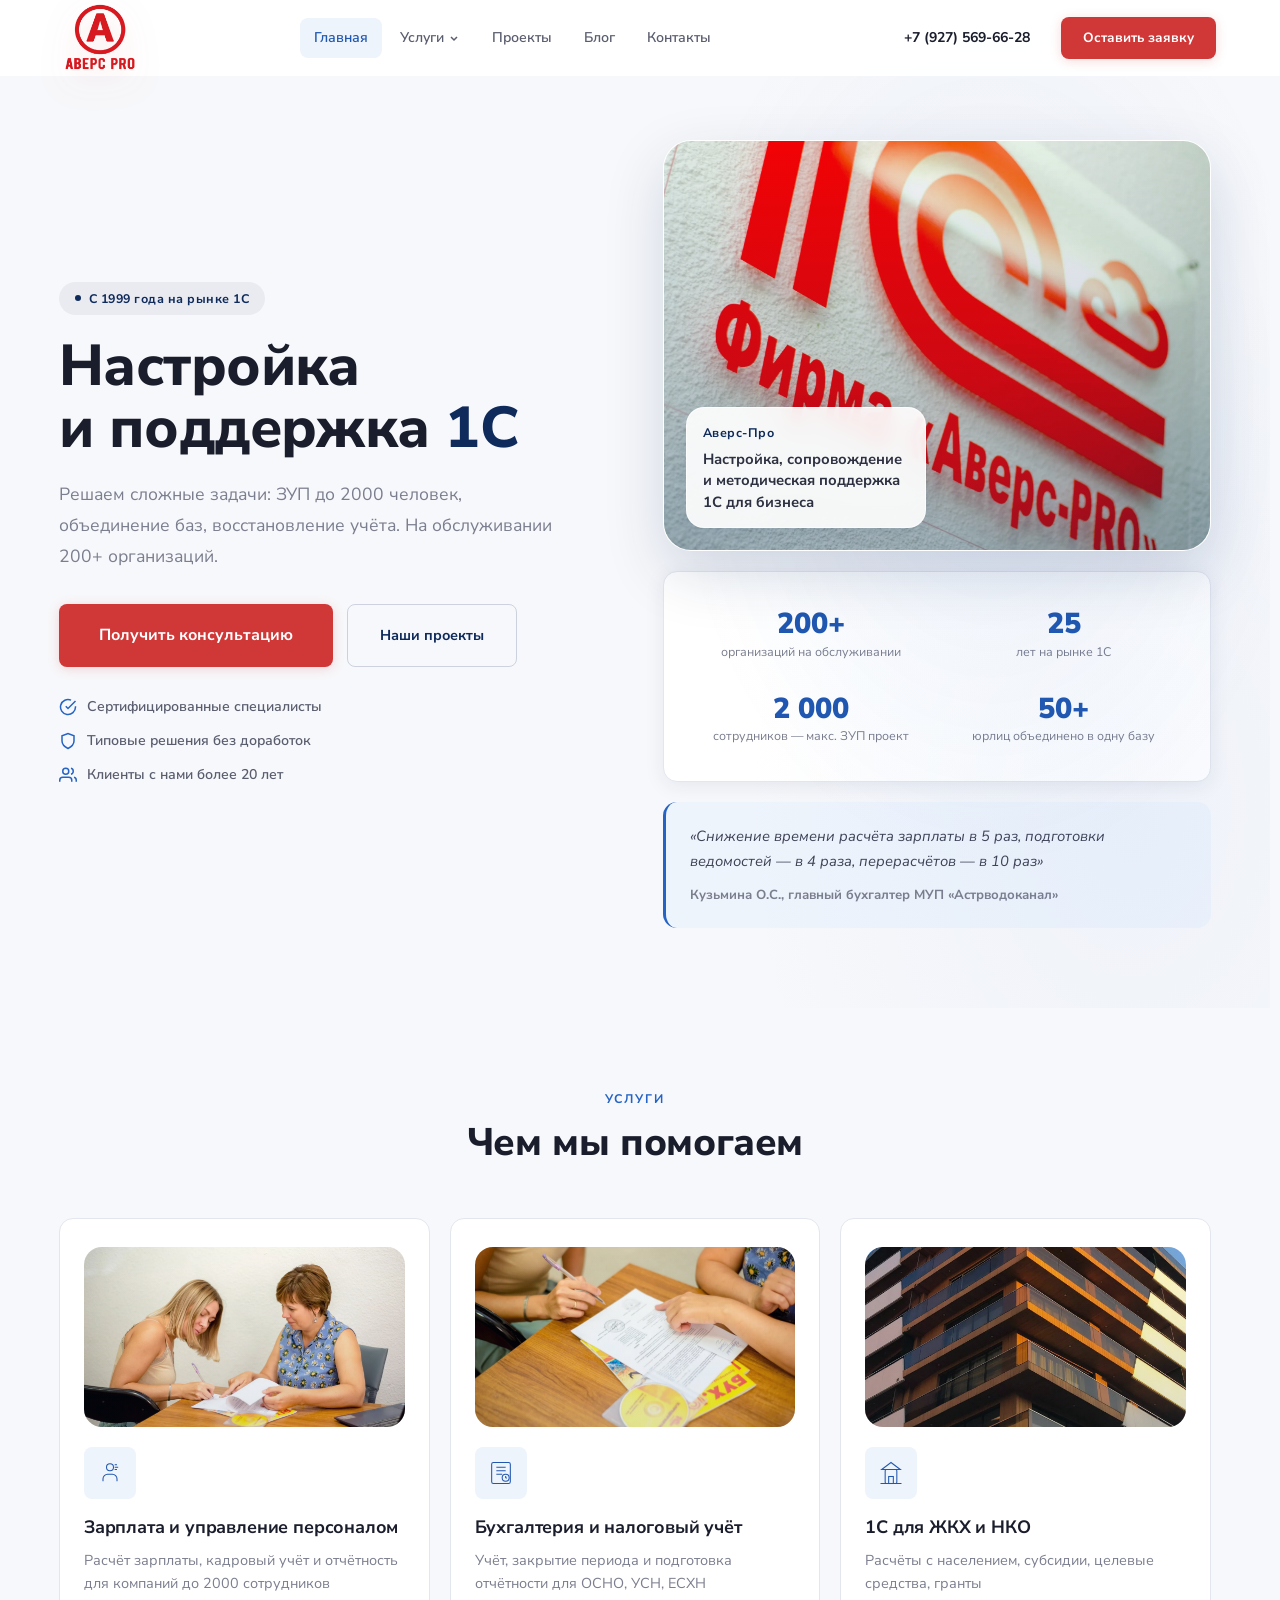
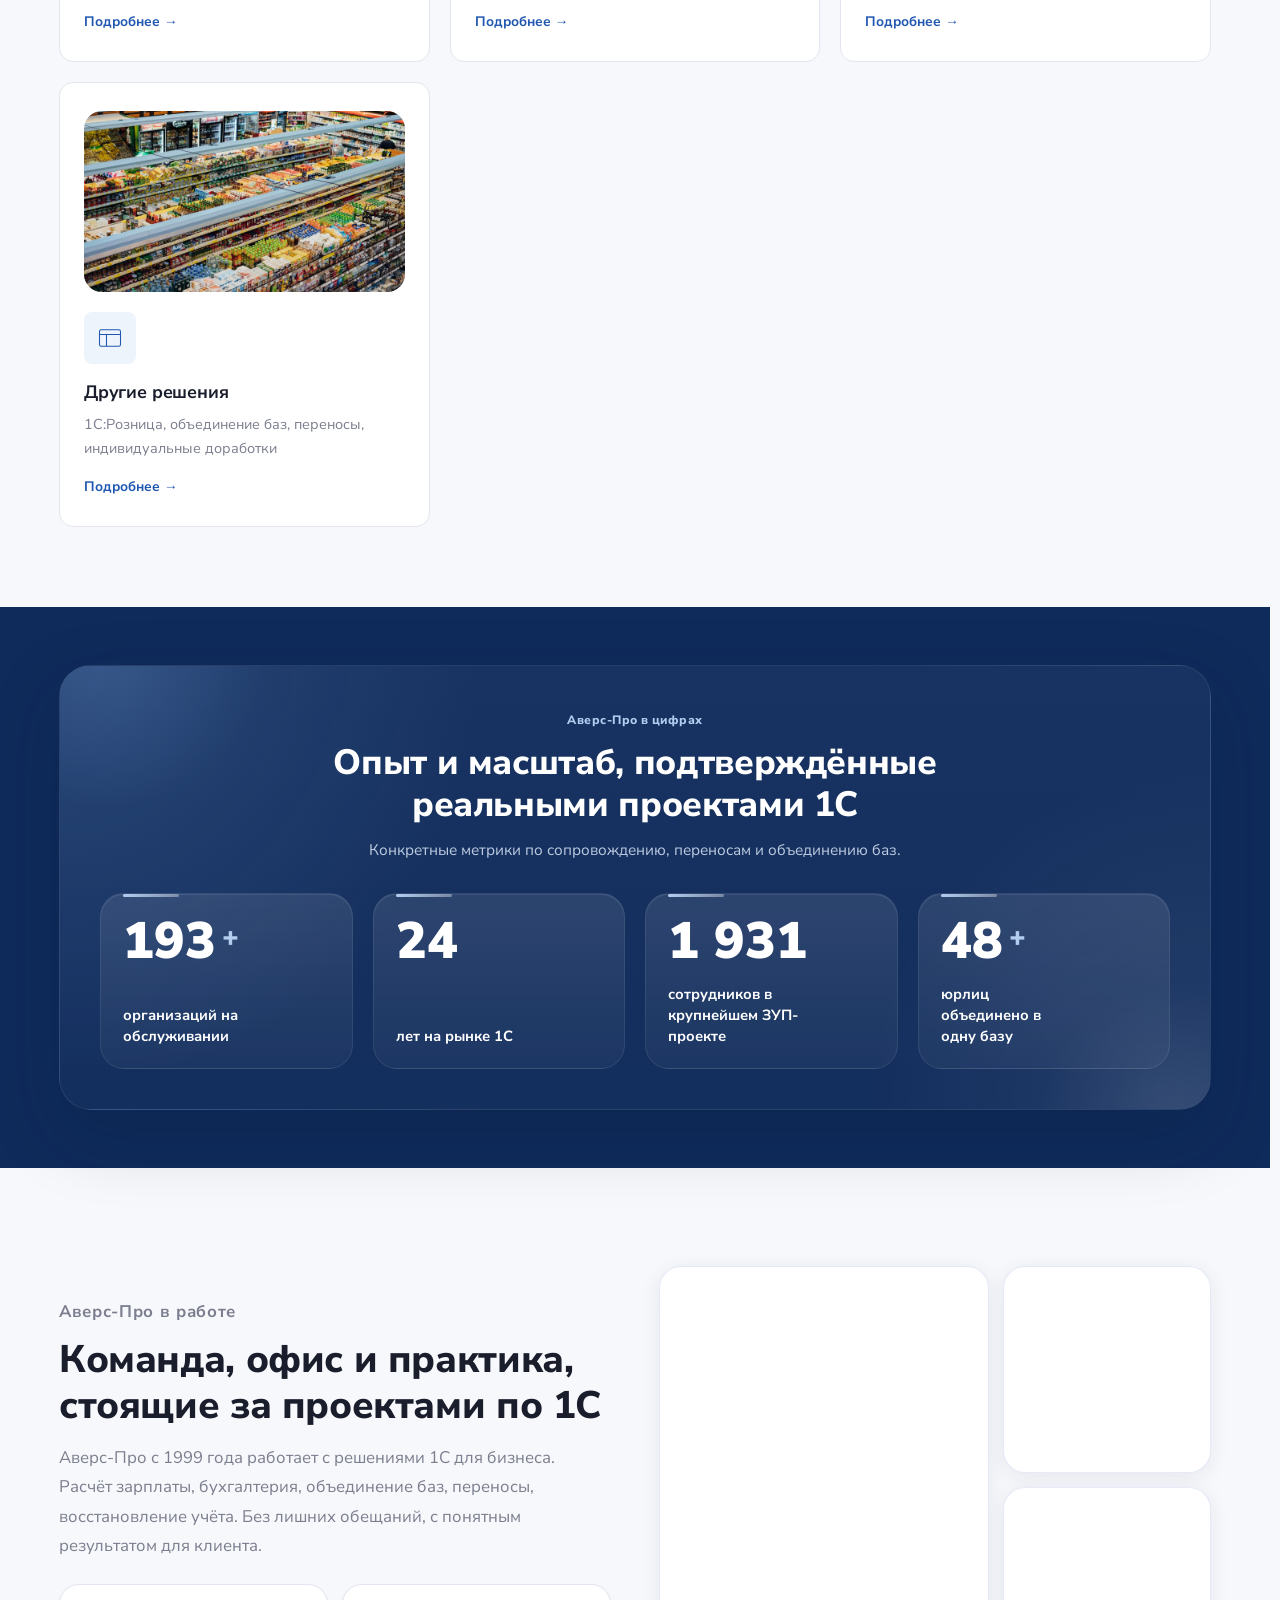
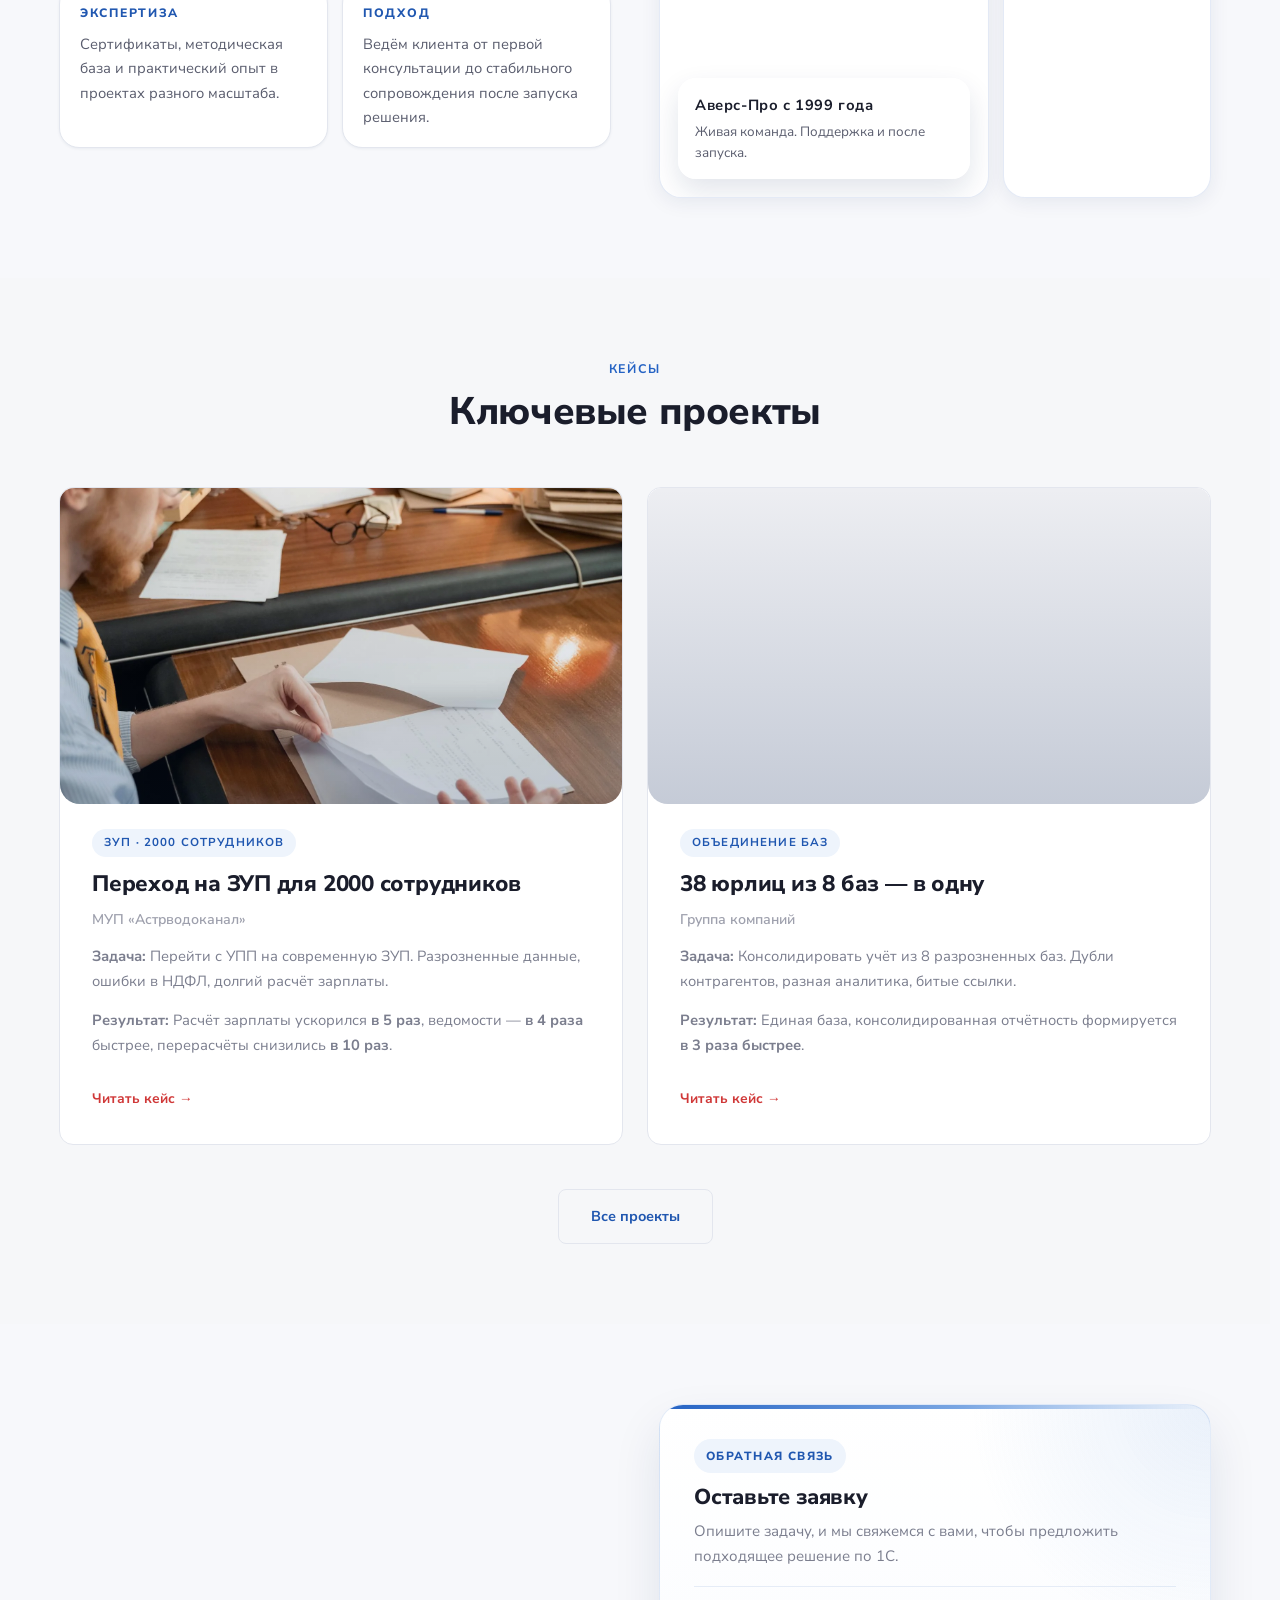
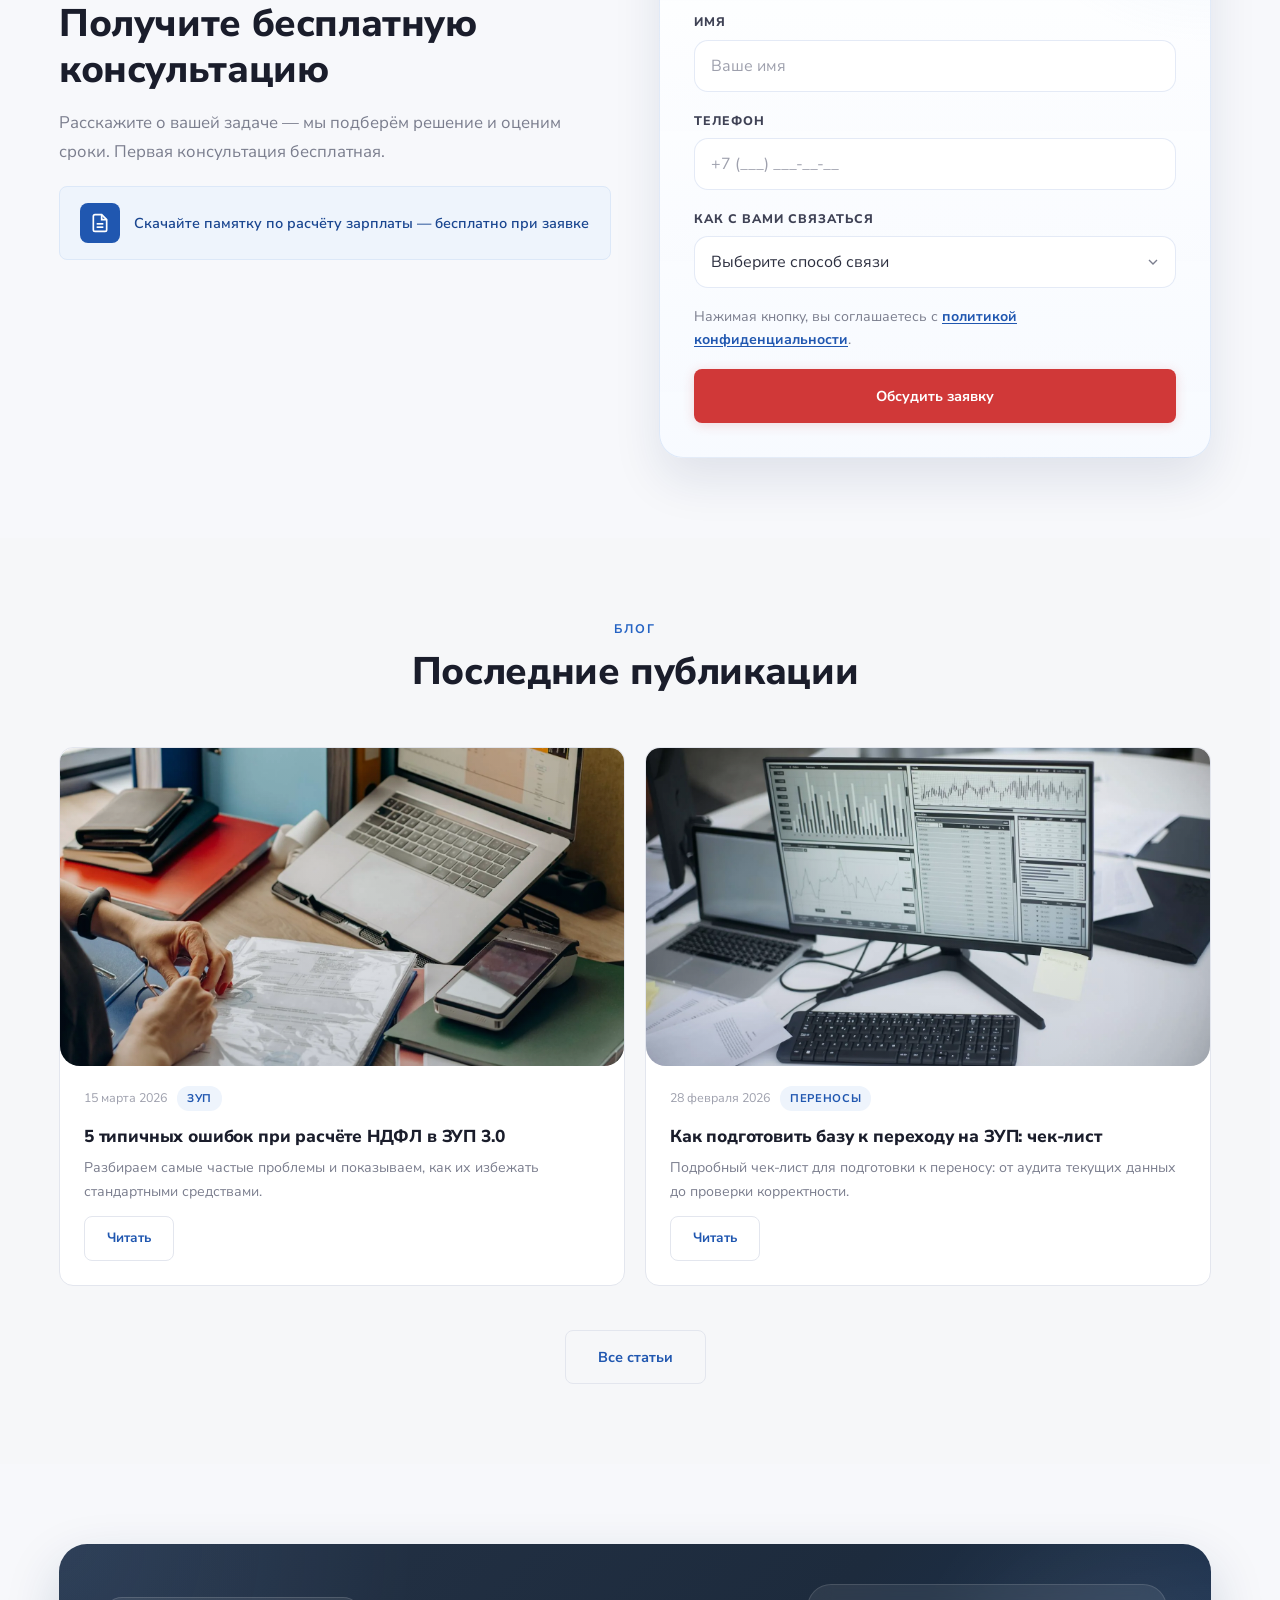
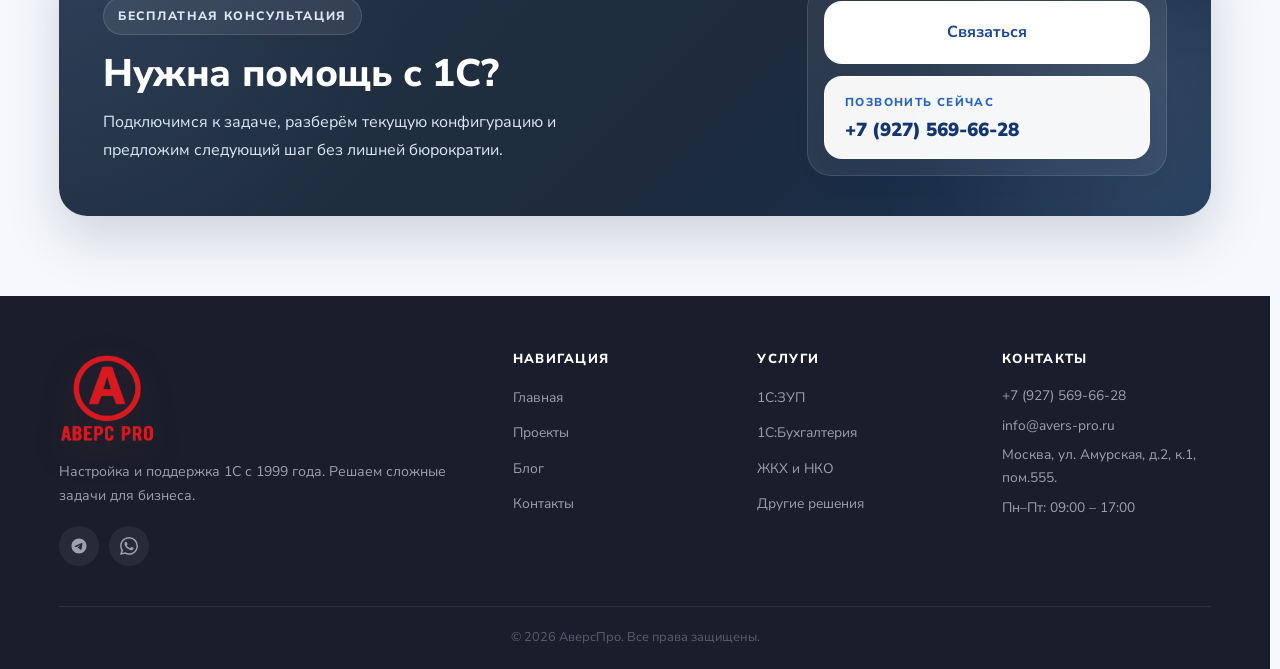
==== commit e49932ee: "форму обратной связи подправил" ====
--- a/index.html
+++ b/index.html
@@ -343,14 +343,16 @@
               <input type="tel" id="lead-phone" name="phone" required placeholder="+7 (___) ___-__-__">
             </div>
             <div class="form-group">
-              <label for="lead-email">Email</label>
-              <input type="email" id="lead-email" name="email" placeholder="email@example.com">
-            </div>
-            <div class="form-check">
-              <input type="checkbox" id="lead-consent" name="consent" required>
-              <label for="lead-consent">Согласен на обработку персональных данных</label>
-            </div>
-            <button type="submit" class="btn btn-red btn-full">Отправить заявку</button>
+              <label for="lead-contact-method">Как с вами связаться</label>
+              <select id="lead-contact-method" name="contact_method" required>
+                <option value="">Выберите способ связи</option>
+                <option value="call">Позвонить</option>
+                <option value="max">Написать в MAX</option>
+                <option value="telegram">Написать в Telegram</option>
+              </select>
+            </div>
+            <p class="form-note">Нажимая кнопку, вы соглашаетесь с <a href="privacy-policy.html">политикой конфиденциальности</a>.</p>
+            <button type="submit" class="btn btn-red btn-full">Обсудить заявку</button>
             <!-- Download button appears after submit -->
             <div class="lead-download hidden" id="leadDownload">
               <a href="images/pamyatka-zarplata.pdf" download class="btn btn-blue btn-full">
--- a/style.css
+++ b/style.css
@@ -431,7 +431,7 @@
   font-size:.82rem; font-weight:700; color:var(--gray-500); margin-top:10px;
 }
 .hero-photo-card {
-  position:relative; min-height:340px; overflow:hidden;
+  position:relative; aspect-ratio:4/3; overflow:hidden;
   border-radius:28px; border:1px solid rgba(255,255,255,.78);
   background:var(--white); box-shadow:0 22px 60px rgba(15,43,91,.16);
 }
@@ -440,7 +440,7 @@
   background:linear-gradient(180deg, rgba(15,43,91,.05), rgba(15,43,91,.32));
 }
 .hero-photo-card img {
-  width:100%; height:100%; object-fit:cover; object-position:center;
+  width:100%; height:100%; object-fit:cover; object-position:center bottom;
 }
 .hero-photo-badge {
   position:absolute; left:22px; bottom:22px; z-index:1;
@@ -488,7 +488,7 @@
 .svc-card-link { font-size:.86rem; font-weight:700; color:var(--blue-600); }
 .svc-card-link:hover { color:var(--blue-800); }
 .svc-card-media {
-  position:relative; overflow:hidden; height:164px; margin-bottom:20px;
+  position:relative; overflow:hidden; aspect-ratio:16/9; margin-bottom:20px;
   border-radius:18px; background:var(--gray-100);
 }
 .svc-card-media::after {
@@ -496,7 +496,7 @@
   background:linear-gradient(180deg, rgba(15,43,91,0), rgba(15,43,91,.12));
 }
 .svc-card-media img {
-  width:100%; height:100%; object-fit:cover;
+  width:100%; height:100%; object-fit:cover; object-position:center;
 }
 
 /* ============================================
@@ -594,7 +594,7 @@
 .case-home-card .read-more { font-size:.86rem; font-weight:700; color:var(--red-500); display:inline-block; margin-top:14px; }
 .case-home-card .read-more:hover { color:var(--red-hover); }
 .case-home-media {
-  position:relative; overflow:hidden; height:210px;
+  position:relative; overflow:hidden; aspect-ratio:16/9;
   margin:-32px -32px 24px; border-radius:var(--radius) var(--radius) 20px 20px;
   background:var(--gray-100);
 }
@@ -603,7 +603,7 @@
   background:linear-gradient(180deg, rgba(15,43,91,0), rgba(15,43,91,.18));
 }
 .case-home-media img {
-  width:100%; height:100%; object-fit:cover;
+  width:100%; height:100%; object-fit:cover; object-position:center;
 }
 
 /* ============================================
@@ -712,6 +712,19 @@
   background-repeat:no-repeat; background-position:right 14px center; padding-right:40px;
 }
 .form-row { display:grid; grid-template-columns:1fr 1fr; gap:14px; }
+.form-note {
+  margin:0 0 18px;
+  font-size:.88rem;
+  line-height:1.6;
+  color:var(--gray-500);
+}
+.form-note a {
+  color:var(--blue-600);
+  font-weight:700;
+  text-decoration:underline;
+  text-underline-offset:2px;
+}
+.form-note a:hover { color:var(--blue-700); }
 .form-disclaimer { font-size:.78rem; color:var(--gray-400); margin-top:10px; text-align:center; }
 .form-check {
   display:grid;
@@ -805,15 +818,15 @@
 .svc-detail-title { font-size:clamp(1.4rem,3vw,1.9rem); margin-bottom:6px; }
 .svc-detail-lead { font-size:1.05rem; color:var(--gray-500); line-height:1.75; }
 .svc-detail-banner {
-  position:relative; overflow:hidden; height:300px; margin:32px 0 36px;
+  position:relative; overflow:hidden; max-width:700px; aspect-ratio:16/9; margin:32px auto 36px;
   border-radius:24px; background:var(--gray-100); box-shadow:var(--shadow-md);
 }
 .svc-detail-banner::after {
-  content:''; position:absolute; inset:0;
+  content:''; position:absolute; inset:0; pointer-events:none;
   background:linear-gradient(180deg, rgba(15,43,91,.04), rgba(15,43,91,.28));
 }
 .svc-detail-banner img {
-  width:100%; height:100%; object-fit:cover;
+  width:100%; height:100%; display:block; object-fit:cover; object-position:center;
 }
 .svc-detail-banner-note {
   position:absolute; left:22px; bottom:22px; z-index:1;
@@ -951,7 +964,7 @@
 .project-card:hover { border-color:var(--blue-300); }
 .project-media {
   position:relative; overflow:hidden;
-  max-width:760px; height:340px; margin:0 auto 28px; padding:16px;
+  max-width:760px; aspect-ratio:16/9; margin:0 auto 28px; padding:16px;
   border-radius:28px; border:1px solid rgba(32,87,176,.12);
   background:
     radial-gradient(circle at top left, rgba(123,167,227,.18), transparent 34%),
@@ -1045,7 +1058,7 @@
 .blog-card:hover { transform:translateY(-3px); box-shadow:var(--shadow-md); }
 .blog-card.hidden { display:none; }
 .blog-card-media {
-  position:relative; overflow:hidden; height:190px;
+  position:relative; overflow:hidden; aspect-ratio:16/9;
   margin:-24px -24px 20px; border-radius:var(--radius) var(--radius) 20px 20px;
   background:var(--gray-100);
 }
@@ -1054,7 +1067,7 @@
   background:linear-gradient(180deg, rgba(15,43,91,0), rgba(15,43,91,.14));
 }
 .blog-card-media img {
-  width:100%; height:100%; object-fit:cover;
+  width:100%; height:100%; object-fit:cover; object-position:center;
 }
 .blog-card-meta { display:flex; align-items:center; gap:10px; margin-bottom:14px; }
 .blog-card-date { font-size:.78rem; color:var(--gray-400); }
@@ -1310,7 +1323,7 @@
   .why-grid { grid-template-columns:1fr 1fr; }
   .hero-grid { grid-template-columns:1fr; gap:36px; }
   .hero { min-height:auto; padding-bottom:48px; }
-  .hero-photo-card { min-height:300px; }
+  .hero-photo-card { aspect-ratio:4/3; }
   .hero-stats-panel { grid-template-columns:1fr 1fr; }
   .blog-home-2col { grid-template-columns:1fr 1fr !important; }
   .svc-form-grid { grid-template-columns:1fr; gap:36px; }
@@ -1351,7 +1364,7 @@
   .subscribe-form { flex-direction:column; }
   .form-check { gap:8px 10px; padding:12px 14px; }
   .svc-detail-header { flex-direction:column; gap:14px; }
-  .svc-detail-banner { height:240px; margin:24px 0 28px; }
+  .svc-detail-banner { margin:24px auto 28px; max-width:100%; }
   .svc-detail-banner-note { left:16px; right:16px; bottom:16px; max-width:none; }
   .case-card-header { padding:18px 20px; }
   .case-card-header .accordion-icon { top:22px; right:20px; }
@@ -1360,7 +1373,7 @@
   .contacts-socials { flex-direction:column; }
   .social-btn { justify-content:center; }
   .project-card { padding:28px 20px; }
-  .project-media { max-width:none; height:300px; margin:0 0 24px; padding:14px; border-radius:24px; }
+  .project-media { max-width:none; margin:0 0 24px; padding:14px; border-radius:24px; }
   .project-body { grid-template-columns:1fr; gap:20px; }
   .project-results { grid-template-columns:1fr; gap:10px; }
   .project-result { text-align:left; display:flex; align-items:center; gap:12px; padding:16px; }
@@ -1369,8 +1382,8 @@
   .svc-stat { text-align:left; display:flex; align-items:center; gap:12px; padding:16px 20px; }
   .svc-stat-num { font-size:1.4rem; }
   .svc-features { grid-template-columns:1fr; }
-  .case-home-media { height:190px; margin:-32px -20px 22px; }
-  .blog-card-media { height:170px; margin:-24px -20px 18px; }
+  .case-home-media { margin:-32px -20px 22px; }
+  .blog-card-media { margin:-24px -20px 18px; }
   .company-points { grid-template-columns:1fr; }
   .contact-photo-strip { grid-template-columns:1fr; }
   .contact-photo-main { min-height:280px; }
@@ -1387,9 +1400,8 @@
   .hero-actions { flex-direction:column; }
   .hero-actions .btn { width:100%; }
   .site-header .logo-mark { width:54px; height:52px; }
-  .hero-photo-card { min-height:260px; border-radius:22px; }
+  .hero-photo-card { border-radius:22px; }
   .hero-photo-badge { left:16px; right:16px; bottom:16px; max-width:none; }
-  .svc-card-media { height:180px; }
   .hero-visual { height:200px; }
   .hero-card-1 { top:0; right:0; }
   .hero-card-2 { top:36%; left:0; }
@@ -1416,10 +1428,10 @@
   .contact-photo-stack { grid-template-columns:1fr; }
   .contact-photo-item { min-height:132px; }
   .contact-photo-badge { left:14px; right:14px; bottom:14px; padding:12px 14px; }
-  .case-home-media { height:170px; }
-  .project-media { height:240px; padding:10px; border-radius:20px; }
+  .case-home-media { margin:-20px -20px 18px; }
+  .project-media { padding:10px; border-radius:20px; }
   .project-media img { border-radius:16px; }
-  .blog-card-media { height:160px; }
+  .blog-card-media { margin:-24px -20px 16px; }
   .contact-map-frame { height:240px; }
 }
 @media(max-width:360px){
@@ -1436,12 +1448,11 @@
   .btn-sm { padding:8px 16px; font-size:.8rem; }
   .btn-lg { padding:12px 24px; font-size:.88rem; }
   .project-card { padding:20px 16px; }
-  .project-media { height:220px; margin:0 0 20px; padding:8px; border-radius:18px; }
+  .project-media { margin:0 0 20px; padding:8px; border-radius:18px; }
   .project-results { gap:8px; }
   .project-result { padding:12px; }
   .project-result strong { font-size:1.1rem; }
   .svc-card { padding:20px 16px; }
-  .svc-card-media { height:160px; }
   .form-card { padding:20px 14px; }
   .form-card-header { margin-bottom:20px; padding-bottom:14px; }
   .form-card-kicker { margin-bottom:10px; }
@@ -1453,8 +1464,8 @@
   .hero-stat-num { font-size:1.4rem; }
   .site-header .logo-mark { width:50px; height:48px; }
   .footer-logo .logo-mark { width:78px; height:76px; }
-  .case-home-media { margin:-20px -16px 18px; height:156px; }
-  .blog-card-media { margin:-20px -16px 16px; height:148px; }
+  .case-home-media { margin:-20px -16px 18px; }
+  .blog-card-media { margin:-20px -16px 16px; }
   .contact-map-frame { height:220px; }
   .services-grid[style] { grid-template-columns:1fr !important; }
 }
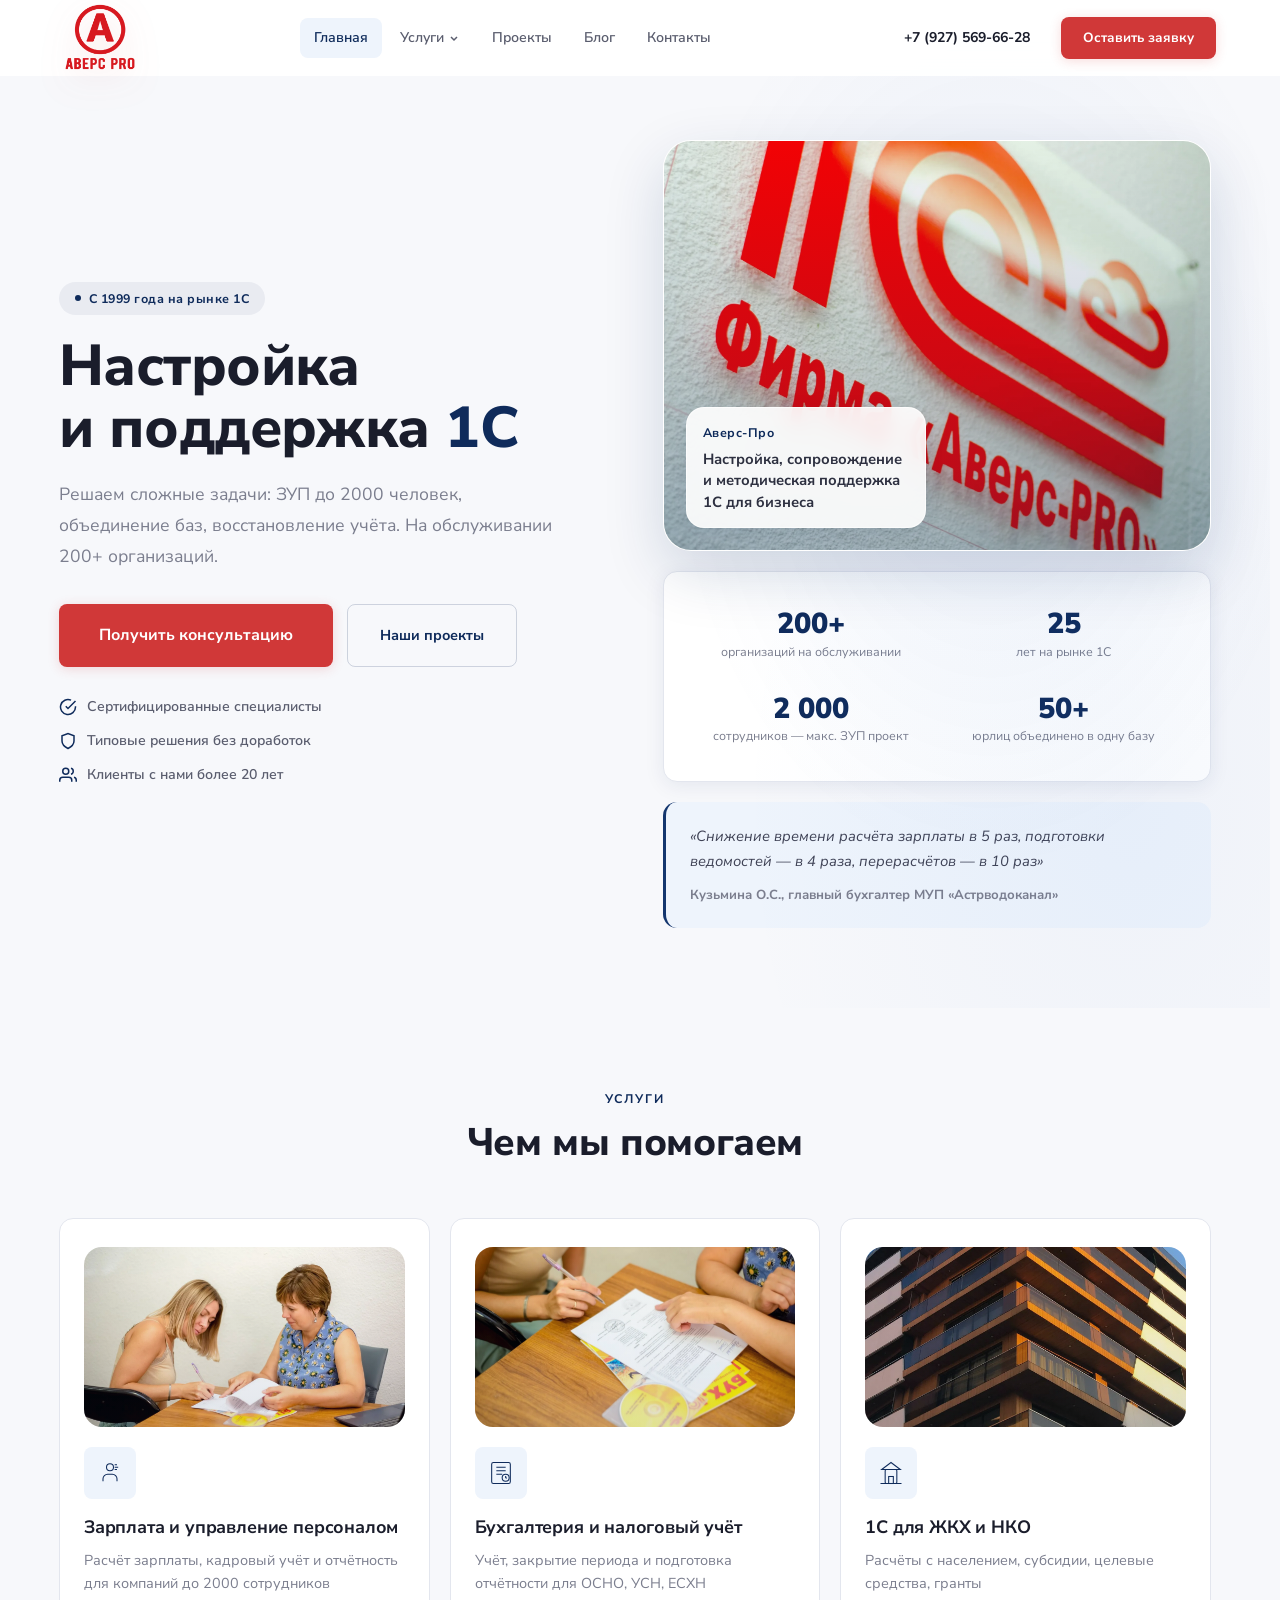
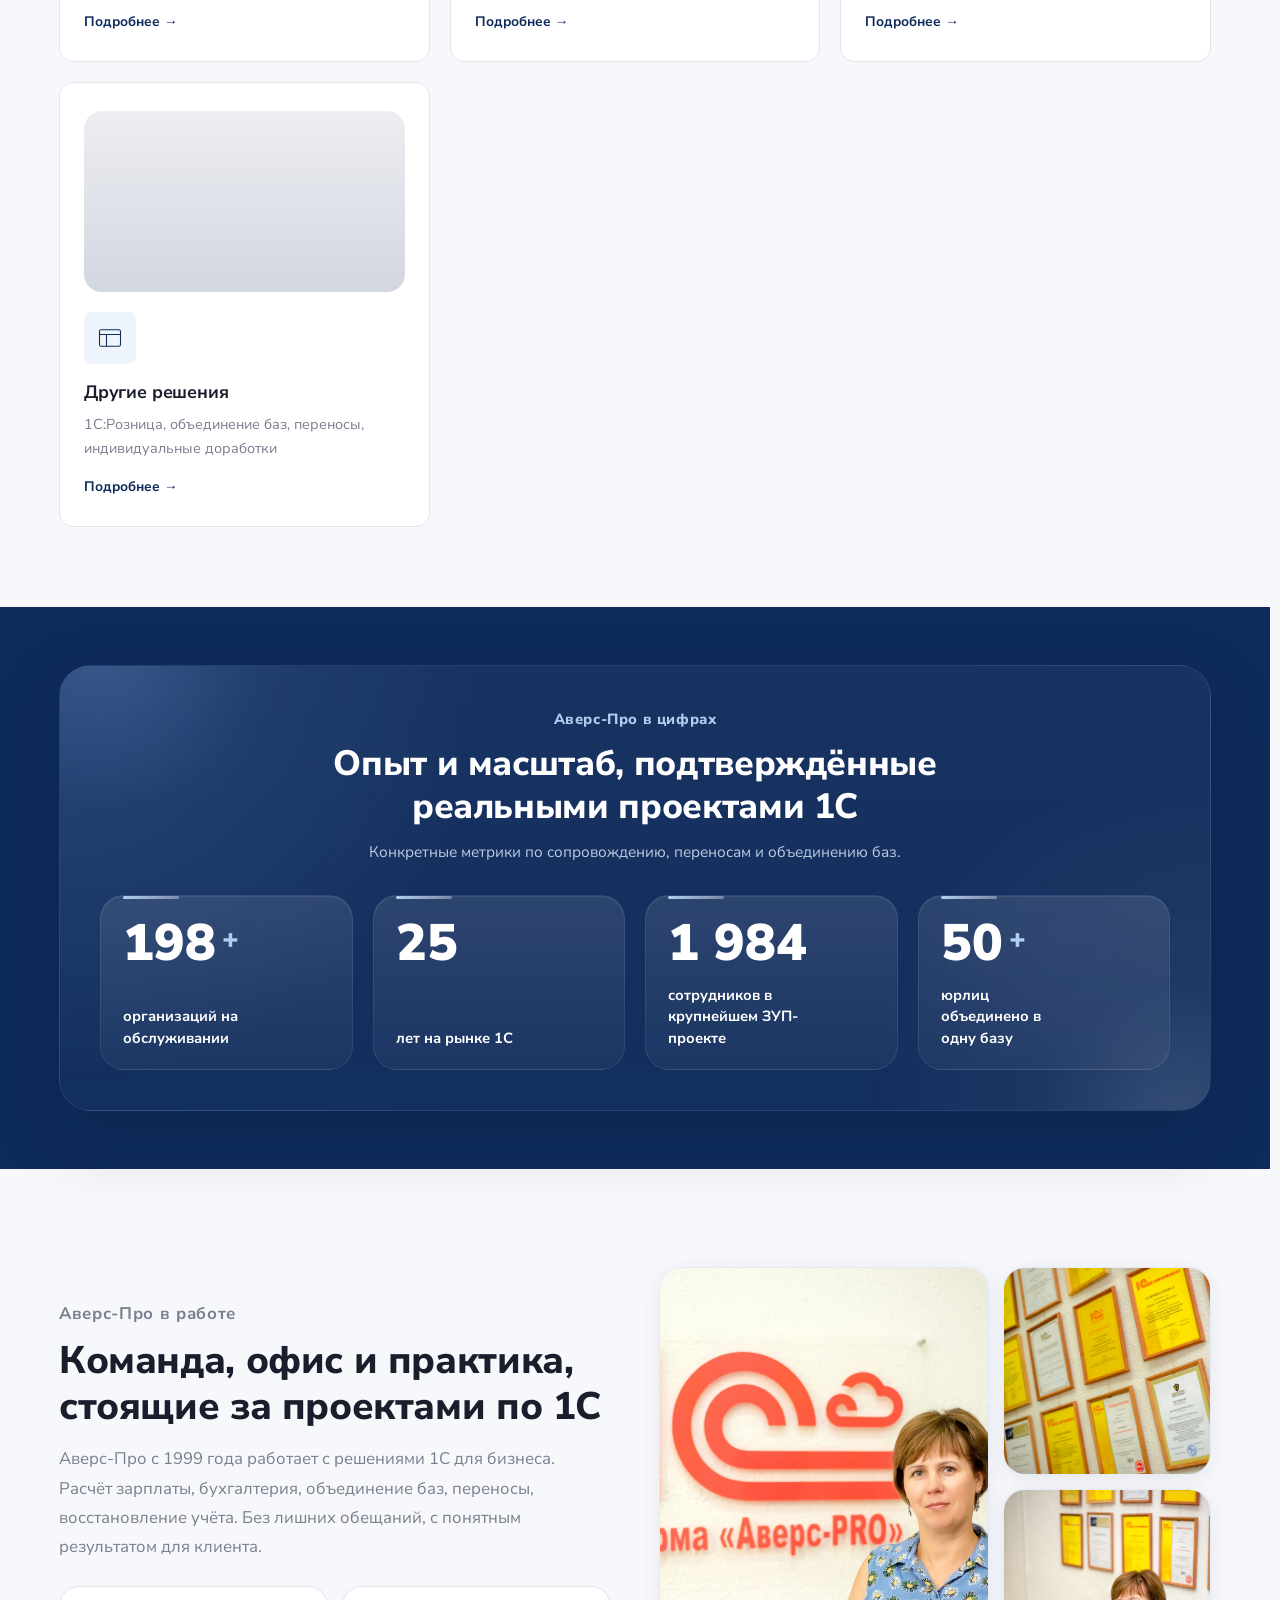
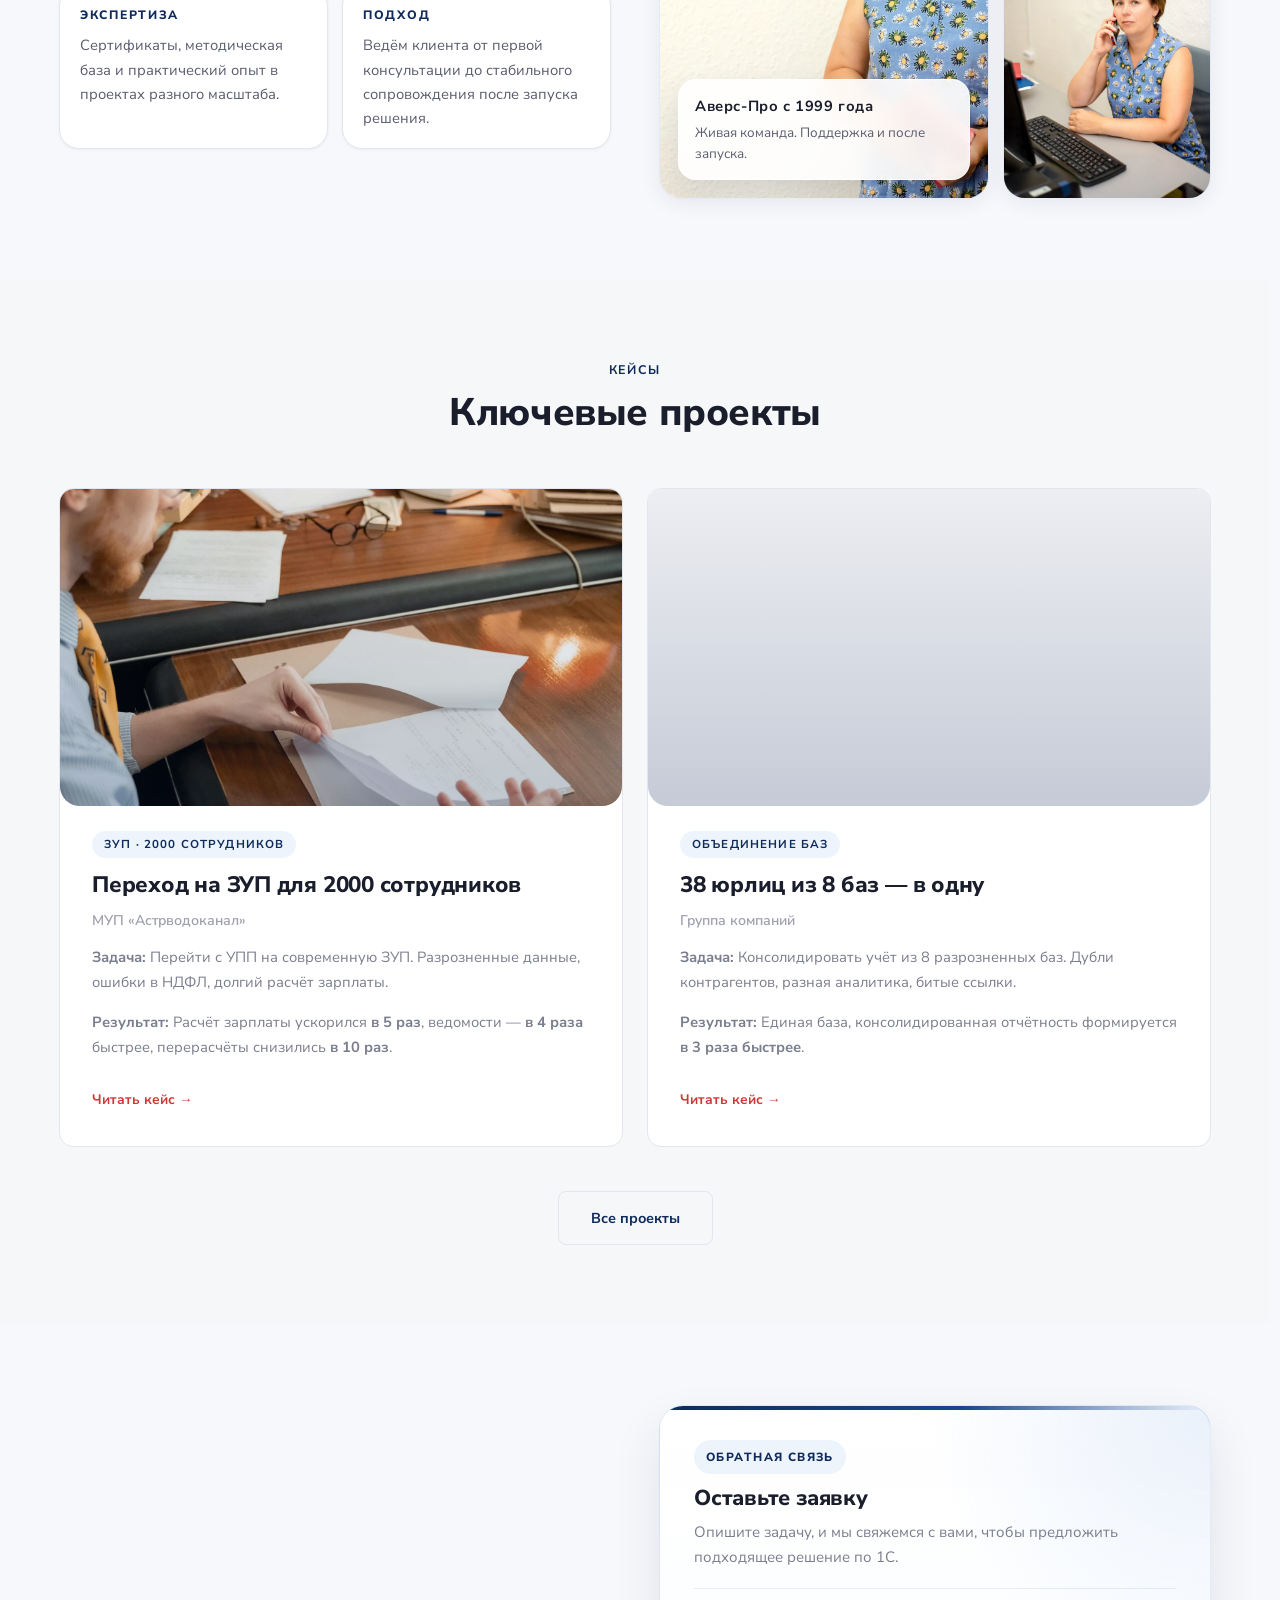
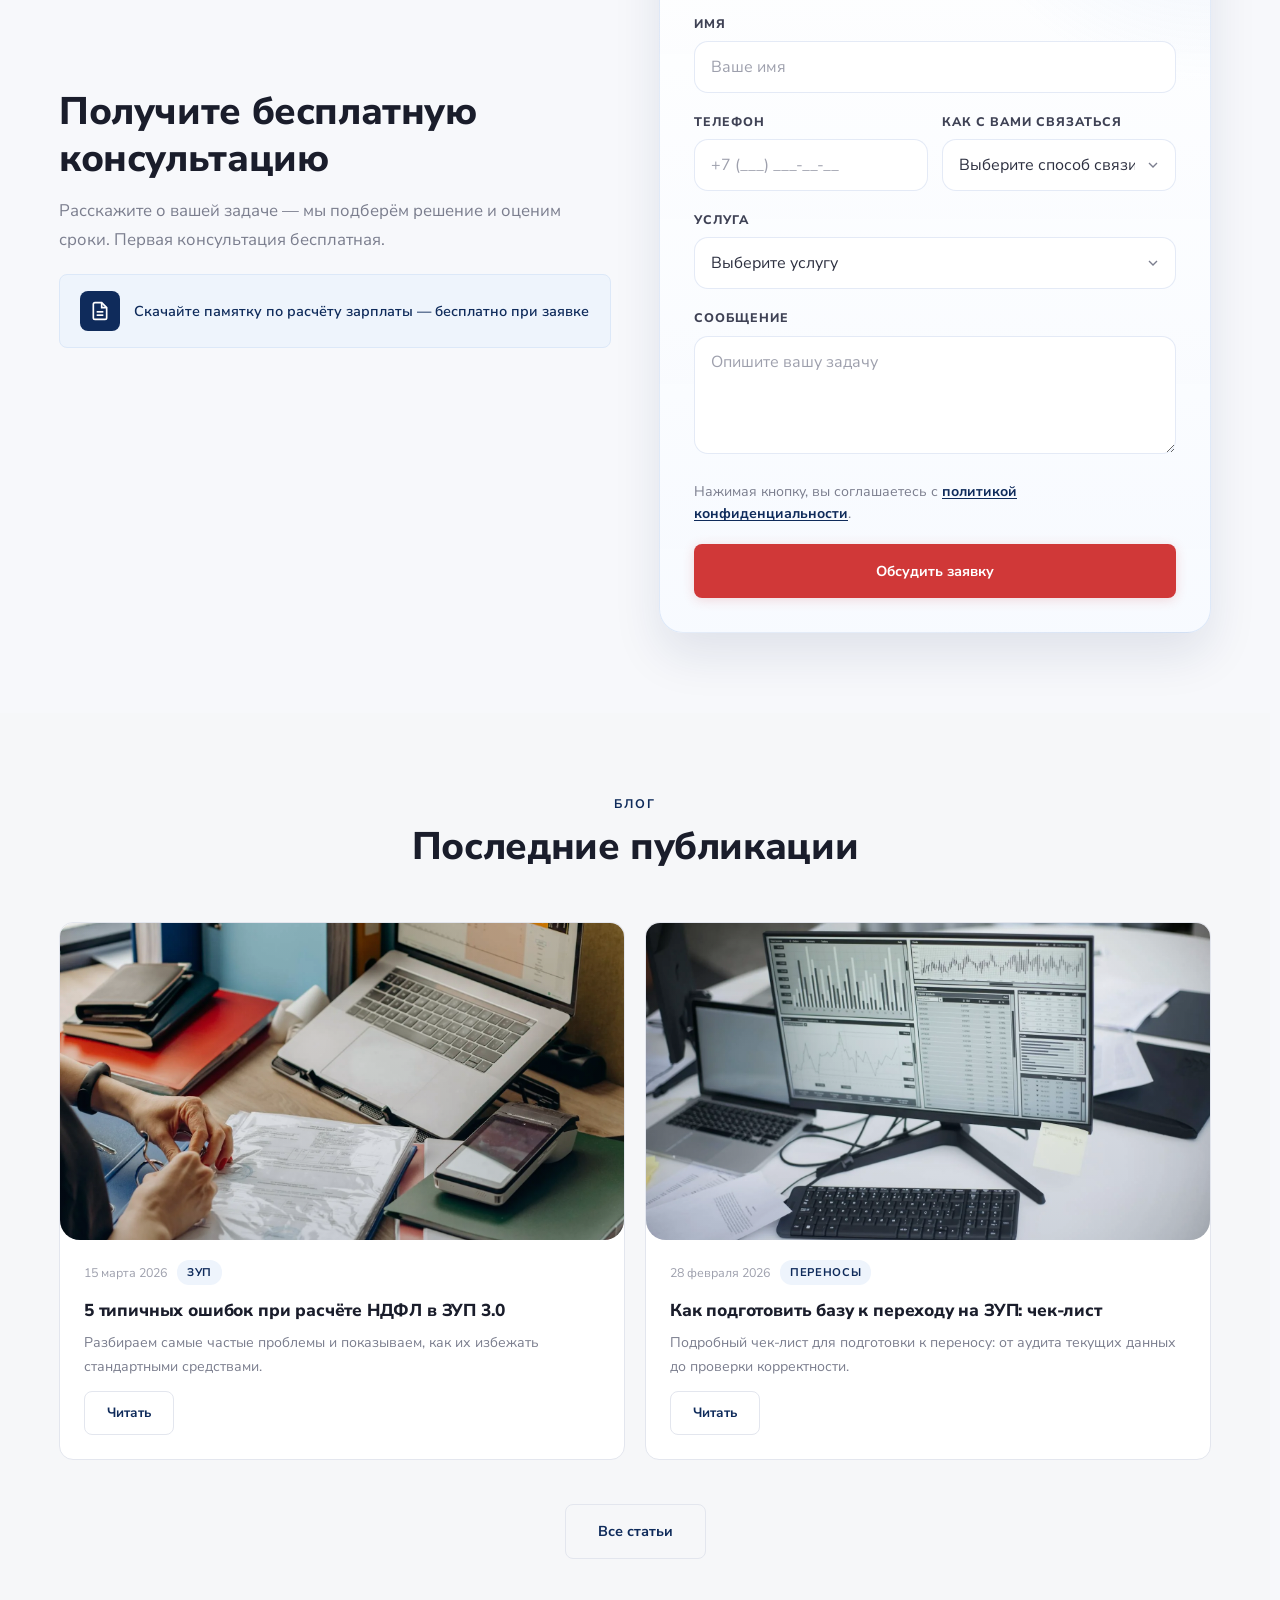
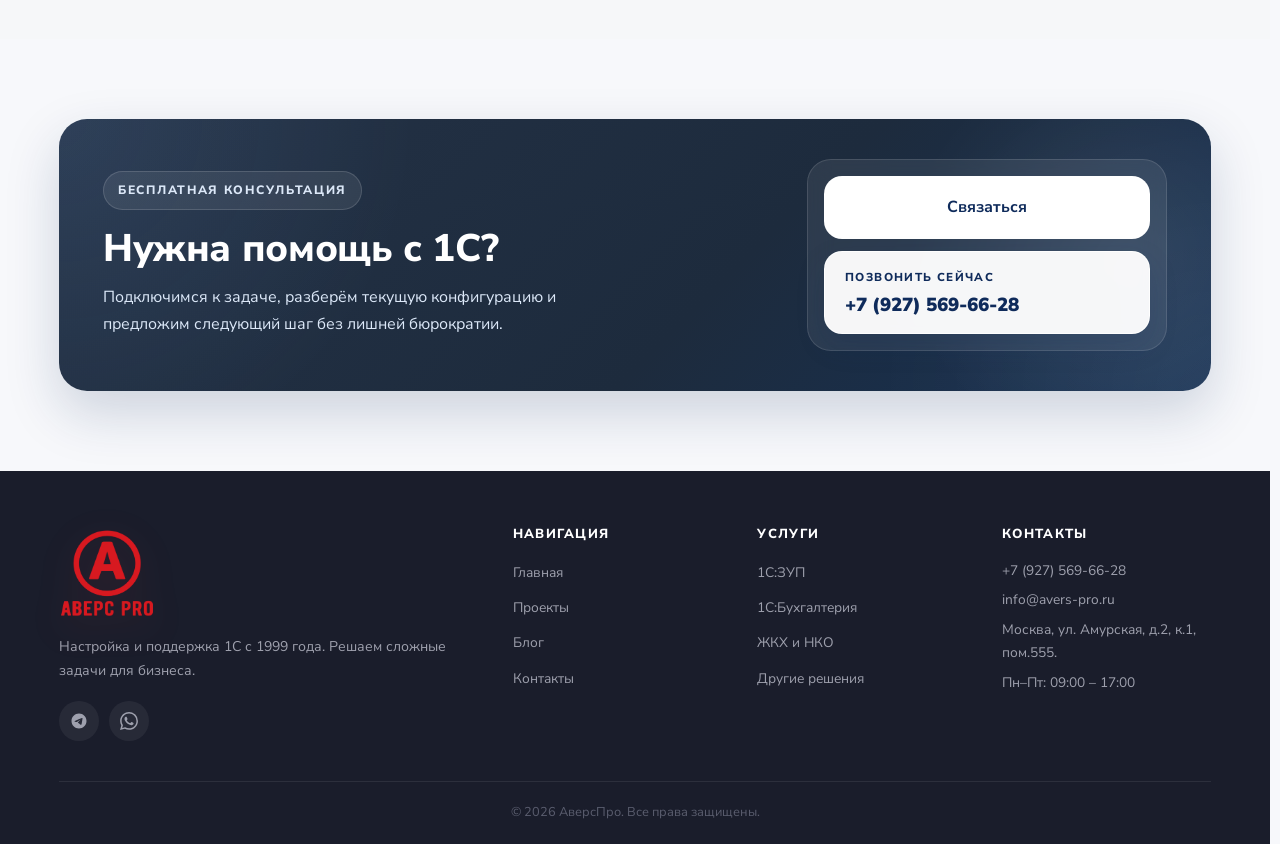
==== commit 1fac4b68: "цвет" ====
--- a/index.html
+++ b/index.html
@@ -91,15 +91,15 @@
             <!-- Trust strip under buttons -->
             <div class="hero-trust">
               <div class="hero-trust-item">
-                <svg width="18" height="18" viewBox="0 0 24 24" fill="none" stroke="var(--blue-500)" stroke-width="2"><path d="M22 11.08V12a10 10 0 1 1-5.93-9.14"/><polyline points="22 4 12 14.01 9 11.01"/></svg>
+                <svg width="18" height="18" viewBox="0 0 24 24" fill="none" stroke="var(--blue-900)" stroke-width="2"><path d="M22 11.08V12a10 10 0 1 1-5.93-9.14"/><polyline points="22 4 12 14.01 9 11.01"/></svg>
                 <span>Сертифицированные специалисты</span>
               </div>
               <div class="hero-trust-item">
-                <svg width="18" height="18" viewBox="0 0 24 24" fill="none" stroke="var(--blue-500)" stroke-width="2"><path d="M12 22s8-4 8-10V5l-8-3-8 3v7c0 6 8 10 8 10z"/></svg>
+                <svg width="18" height="18" viewBox="0 0 24 24" fill="none" stroke="var(--blue-900)" stroke-width="2"><path d="M12 22s8-4 8-10V5l-8-3-8 3v7c0 6 8 10 8 10z"/></svg>
                 <span>Типовые решения без доработок</span>
               </div>
               <div class="hero-trust-item">
-                <svg width="18" height="18" viewBox="0 0 24 24" fill="none" stroke="var(--blue-500)" stroke-width="2"><path d="M17 21v-2a4 4 0 0 0-4-4H5a4 4 0 0 0-4 4v2"/><circle cx="9" cy="7" r="4"/><path d="M23 21v-2a4 4 0 0 0-3-3.87"/><path d="M16 3.13a4 4 0 0 1 0 7.75"/></svg>
+                <svg width="18" height="18" viewBox="0 0 24 24" fill="none" stroke="var(--blue-900)" stroke-width="2"><path d="M17 21v-2a4 4 0 0 0-4-4H5a4 4 0 0 0-4 4v2"/><circle cx="9" cy="7" r="4"/><path d="M23 21v-2a4 4 0 0 0-3-3.87"/><path d="M16 3.13a4 4 0 0 1 0 7.75"/></svg>
                 <span>Клиенты с нами более 20 лет</span>
               </div>
             </div>
@@ -338,18 +338,37 @@
               <label for="lead-name">Имя</label>
               <input type="text" id="lead-name" name="name" required placeholder="Ваше имя">
             </div>
+            <div class="form-row">
+              <div class="form-group">
+                <label for="lead-phone">Телефон</label>
+                <input type="tel" id="lead-phone" name="phone" required placeholder="+7 (___) ___-__-__">
+              </div>
+              <div class="form-group">
+                <label for="lead-contact-method">Как с вами связаться</label>
+                <select id="lead-contact-method" name="contact_method" required>
+                  <option value="">Выберите способ связи</option>
+                  <option value="call">Позвонить</option>
+                  <option value="max">Написать в MAX</option>
+                  <option value="telegram">Написать в Telegram</option>
+                </select>
+              </div>
+            </div>
             <div class="form-group">
-              <label for="lead-phone">Телефон</label>
-              <input type="tel" id="lead-phone" name="phone" required placeholder="+7 (___) ___-__-__">
+              <label for="lead-service">Услуга</label>
+              <select id="lead-service" name="service">
+                <option value="">Выберите услугу</option>
+                <option value="zup">1С:ЗУП</option>
+                <option value="buh">1С:Бухгалтерия</option>
+                <option value="gkh">ЖКХ</option>
+                <option value="nko">НКО</option>
+                <option value="merge">Объединение баз</option>
+                <option value="migration">Перенос</option>
+                <option value="other">Другое</option>
+              </select>
             </div>
             <div class="form-group">
-              <label for="lead-contact-method">Как с вами связаться</label>
-              <select id="lead-contact-method" name="contact_method" required>
-                <option value="">Выберите способ связи</option>
-                <option value="call">Позвонить</option>
-                <option value="max">Написать в MAX</option>
-                <option value="telegram">Написать в Telegram</option>
-              </select>
+              <label for="lead-message">Сообщение</label>
+              <textarea id="lead-message" name="message" rows="4" placeholder="Опишите вашу задачу"></textarea>
             </div>
             <p class="form-note">Нажимая кнопку, вы соглашаетесь с <a href="privacy-policy.html">политикой конфиденциальности</a>.</p>
             <button type="submit" class="btn btn-red btn-full">Обсудить заявку</button>
--- a/style.css
+++ b/style.css
@@ -147,7 +147,7 @@
 .section-header { text-align:center; margin-bottom:52px; }
 .section-label {
   font-size:.78rem; font-weight:700; text-transform:uppercase;
-  letter-spacing:.16em; color:var(--blue-500); margin-bottom:10px;
+  letter-spacing:.16em; color:var(--blue-900); margin-bottom:10px;
 }
 .section-title { max-width:680px; margin:0 auto; }
 .section-subtitle { color:var(--gray-500); max-width:560px; margin:8px auto 0; font-size:1.05rem; }
@@ -170,7 +170,7 @@
   box-shadow:0 6px 20px rgba(208,56,56,.25);
 }
 .btn-blue {
-  background:var(--blue-600); color:#fff;
+  background:var(--blue-900); color:#fff;
   box-shadow:0 2px 12px rgba(32,87,176,.15);
 }
 .btn-blue:hover {
@@ -179,14 +179,14 @@
   box-shadow:0 6px 20px rgba(32,87,176,.2);
 }
 .btn-outline {
-  background:transparent; color:var(--blue-600);
+  background:transparent; color:var(--blue-900);
   border:1.5px solid var(--border);
 }
 .btn-outline:hover {
   border-color:var(--blue-500); background:var(--blue-50);
 }
 .btn-white {
-  background:#fff; color:var(--blue-700);
+  background:#fff; color:var(--blue-900);
 }
 .btn-white:hover {
   background:var(--blue-50); transform:translateY(-1px);
@@ -218,7 +218,7 @@
 /* Logo */
 .logo {
   flex-shrink:0; display:flex; align-items:center; justify-content:center;
-  gap:0; color:var(--blue-700); line-height:0;
+  gap:0; color:var(--blue-900); line-height:0;
 }
 .logo-mark {
   width:72px; height:70px; padding:0; flex-shrink:0;
@@ -241,7 +241,7 @@
   border-radius:var(--radius-sm); color:var(--gray-600);
   transition:all var(--transition); display:flex; align-items:center; gap:4px;
 }
-.nav-link:hover,.nav-link.active { color:var(--blue-600); }
+.nav-link:hover,.nav-link.active { color:var(--blue-900); }
 .nav-link.active { background:var(--blue-50); }
 
 /* Dropdown */
@@ -263,7 +263,7 @@
   display:block; padding:10px 14px; font-size:.88rem; font-weight:500;
   border-radius:6px; color:var(--gray-700); transition:all var(--transition);
 }
-.nav-dropdown a:hover { background:var(--blue-50); color:var(--blue-600); }
+.nav-dropdown a:hover { background:var(--blue-50); color:var(--blue-900); }
 
 /* Header right */
 .header-right { display:flex; align-items:center; gap:16px; flex-shrink:0; }
@@ -274,7 +274,7 @@
   transition:color var(--transition), background var(--transition), border-color var(--transition), box-shadow var(--transition);
 }
 .header-phone:hover {
-  color:var(--blue-700); background:var(--blue-50);
+  color:var(--blue-900); background:var(--blue-50);
   border-color:var(--blue-100); box-shadow:var(--shadow-sm);
 }
 
@@ -330,7 +330,7 @@
   border-radius:18px; background:rgba(255,255,255,.54); border:1px solid transparent;
 }
 .mobile-nav-link:hover,.mobile-nav-link.active,.mobile-dropdown-toggle.open {
-  color:var(--blue-700); background:var(--white);
+  color:var(--blue-900); background:var(--white);
   border-color:rgba(32,87,176,.14); box-shadow:0 14px 30px rgba(15,43,91,.08);
 }
 .mobile-sub-list {
@@ -344,7 +344,7 @@
   flex-shrink:0; width:18px; height:18px; margin-left:auto; vertical-align:middle;
   color:var(--gray-500); transition:transform var(--transition), color var(--transition);
 }
-.mobile-dropdown-toggle.open svg { transform:rotate(180deg); color:var(--blue-600); }
+.mobile-dropdown-toggle.open svg { transform:rotate(180deg); color:var(--blue-900); }
 .mobile-sub-link {
   display:block; font-size:.96rem; font-weight:700; line-height:1.35; color:var(--gray-600);
   padding:10px 14px; border-radius:16px; background:rgba(255,255,255,.82);
@@ -352,7 +352,7 @@
   transition:transform var(--transition), color var(--transition), background var(--transition), border-color var(--transition), box-shadow var(--transition);
 }
 .mobile-sub-link:hover,.mobile-sub-link.active {
-  color:var(--blue-700); background:var(--white); border-color:rgba(32,87,176,.18);
+  color:var(--blue-900); background:var(--white); border-color:rgba(32,87,176,.18);
   box-shadow:var(--shadow-sm); transform:translateX(4px);
 }
 .mobile-phone {
@@ -416,13 +416,13 @@
 }
 .hero-stat { text-align:center; padding:8px 0; }
 .hero-stat-num {
-  display:block; font-size:1.8rem; font-weight:900; color:var(--blue-600); line-height:1.1;
+  display:block; font-size:1.8rem; font-weight:900; color:var(--blue-900); line-height:1.1;
 }
 .hero-stat-label { font-size:.78rem; color:var(--gray-500); display:block; margin-top:4px; line-height:1.35; }
 
 .hero-quote {
   padding:22px 24px; background:var(--blue-50); border-radius:var(--radius);
-  border-left:3px solid var(--blue-500);
+  border-left:3px solid var(--blue-800);
 }
 .hero-quote blockquote {
   font-style:italic; font-size:.92rem; color:var(--gray-700); line-height:1.7; margin:0;
@@ -481,12 +481,12 @@
 .svc-card-icon {
   width:52px; height:52px; border-radius:var(--radius-sm);
   background:var(--blue-50); display:flex; align-items:center; justify-content:center;
-  margin-bottom:18px; color:var(--blue-600);
+  margin-bottom:18px; color:var(--blue-900);
 }
 .svc-card h3 { font-size:1.12rem; margin-bottom:10px; font-weight:700; }
 .svc-card p { font-size:.9rem; color:var(--gray-500); flex:1; margin-bottom:14px; line-height:1.65; }
-.svc-card-link { font-size:.86rem; font-weight:700; color:var(--blue-600); }
-.svc-card-link:hover { color:var(--blue-800); }
+.svc-card-link { font-size:.86rem; font-weight:700; color:var(--blue-900); }
+.svc-card-link:hover { color:var(--blue-900); }
 .svc-card-media {
   position:relative; overflow:hidden; aspect-ratio:16/9; margin-bottom:20px;
   border-radius:18px; background:var(--gray-100);
@@ -531,7 +531,7 @@
 }
 .stats-kicker {
   display:inline-block; margin-bottom:10px;
-  font-size:.76rem; font-weight:800; letter-spacing:.04em;
+  font-size:.92rem; font-weight:800; letter-spacing:.04em;
   color:var(--blue-200);
 }
 .stats-title {
@@ -585,7 +585,7 @@
 .case-home-card:hover { border-color:var(--blue-300); box-shadow:var(--shadow-md); }
 .case-tag {
   display:inline-block; font-size:.72rem; font-weight:700; text-transform:uppercase;
-  letter-spacing:.1em; color:var(--blue-600); background:var(--blue-50);
+  letter-spacing:.1em; color:var(--blue-900); background:var(--blue-50);
   padding:4px 12px; border-radius:var(--radius-pill); margin-bottom:14px;
 }
 .case-home-card h3 { margin-bottom:10px; }
@@ -620,10 +620,10 @@
   border:1px solid var(--blue-100);
 }
 .lead-magnet-icon {
-  width:40px; height:40px; border-radius:8px; background:var(--blue-600);
+  width:40px; height:40px; border-radius:8px; background:var(--blue-900);
   display:flex; align-items:center; justify-content:center; color:#fff; flex-shrink:0;
 }
-.lead-magnet p { font-size:.9rem; color:var(--blue-700); font-weight:600; margin:0; }
+.lead-magnet p { font-size:.9rem; color:var(--blue-900); font-weight:600; margin:0; }
 
 .company-block {
   align-items:center;
@@ -650,7 +650,7 @@
 .company-point strong {
   display:block; margin-bottom:8px;
   font-size:.76rem; font-weight:800; text-transform:uppercase; letter-spacing:.14em;
-  color:var(--blue-600);
+  color:var(--blue-900);
 }
 .company-point span {
   display:block; font-size:.92rem; line-height:1.65; color:var(--gray-600);
@@ -672,7 +672,7 @@
 .form-card::before {
   content:''; position:absolute; inset:0 auto auto 0;
   width:100%; height:4px;
-  background:linear-gradient(90deg, var(--blue-500), var(--blue-300) 55%, rgba(74,132,212,0) 100%);
+  background:linear-gradient(90deg, var(--blue-900), var(--blue-700) 55%, rgba(74,132,212,0) 100%);
 }
 .form-card-header {
   margin-bottom:24px; padding-bottom:18px;
@@ -682,7 +682,7 @@
   display:inline-flex; align-items:center;
   padding:7px 12px; margin-bottom:12px;
   border-radius:var(--radius-pill);
-  background:var(--blue-50); color:var(--blue-600);
+  background:var(--blue-50); color:var(--blue-900);
   font-size:.74rem; font-weight:800; text-transform:uppercase; letter-spacing:.12em;
 }
 .form-card-header h3 {
@@ -719,12 +719,12 @@
   color:var(--gray-500);
 }
 .form-note a {
-  color:var(--blue-600);
+  color:var(--blue-900);
   font-weight:700;
   text-decoration:underline;
   text-underline-offset:2px;
 }
-.form-note a:hover { color:var(--blue-700); }
+.form-note a:hover { color:var(--blue-900); }
 .form-disclaimer { font-size:.78rem; color:var(--gray-400); margin-top:10px; text-align:center; }
 .form-check {
   display:grid;
@@ -738,7 +738,7 @@
 }
 .form-check input[type="checkbox"] {
   width:18px; height:18px; margin-top:3px;
-  accent-color:var(--blue-600); flex-shrink:0;
+  accent-color:var(--blue-900); flex-shrink:0;
 }
 .form-check label { min-width:0; font-size:.88rem; color:var(--gray-600); line-height:1.55; }
 .form-card .btn-full { min-height:54px; }
@@ -781,12 +781,12 @@
   border:1px solid rgba(208,56,56,.2);
 }
 .form-status.is-pending {
-  color:var(--blue-700);
+  color:var(--blue-900);
   background:rgba(238,244,252,.96);
   border:1px solid rgba(37,99,196,.14);
 }
 .form-status.is-success {
-  color:var(--blue-800);
+  color:var(--blue-900);
   background:rgba(237,247,241,.96);
   border:1px solid rgba(48,130,90,.16);
 }
@@ -801,7 +801,7 @@
 }
 .page-hero-label {
   font-size:.78rem; font-weight:700; text-transform:uppercase;
-  letter-spacing:.16em; color:var(--blue-500); margin-bottom:12px;
+  letter-spacing:.16em; color:var(--blue-900); margin-bottom:12px;
 }
 .page-hero-title { max-width:700px; margin:0 auto 16px; }
 .page-hero-subtitle { font-size:1.05rem; color:var(--gray-500); max-width:580px; margin:0 auto; line-height:1.75; }
@@ -813,7 +813,7 @@
 .svc-detail-icon {
   width:60px; height:60px; border-radius:var(--radius);
   background:var(--blue-50); display:flex; align-items:center; justify-content:center;
-  color:var(--blue-600); flex-shrink:0;
+  color:var(--blue-900); flex-shrink:0;
 }
 .svc-detail-title { font-size:clamp(1.4rem,3vw,1.9rem); margin-bottom:6px; }
 .svc-detail-lead { font-size:1.05rem; color:var(--gray-500); line-height:1.75; }
@@ -844,9 +844,9 @@
   padding:18px 0; font-size:1rem; font-weight:700; color:var(--gray-900);
   text-align:left; cursor:pointer; transition:color var(--transition);
 }
-.accordion-trigger:hover,.accordion-trigger.active { color:var(--blue-600); }
+.accordion-trigger:hover,.accordion-trigger.active { color:var(--blue-900); }
 .accordion-icon { flex-shrink:0; transition:transform var(--transition); color:var(--gray-400); }
-.accordion-trigger.active .accordion-icon { transform:rotate(180deg); color:var(--blue-600); }
+.accordion-trigger.active .accordion-icon { transform:rotate(180deg); color:var(--blue-900); }
 .accordion-content {
   max-height:0; opacity:0; overflow:hidden; padding-bottom:0; will-change:max-height;
   transition:max-height .38s cubic-bezier(.33,1,.68,1), opacity .22s ease, padding-bottom .38s ease;
@@ -860,10 +860,10 @@
 }
 .svc-list li::before {
   content:''; position:absolute; left:0; top:10px;
-  width:6px; height:6px; border-radius:50%; background:var(--blue-400); opacity:.6;
+  width:6px; height:6px; border-radius:50%; background:var(--blue-900); opacity:.6;
 }
 .svc-list-check li::before {
-  width:8px; height:8px; border-radius:2px; background:var(--blue-500); opacity:.7; top:9px;
+  width:8px; height:8px; border-radius:2px; background:var(--blue-900); opacity:.7; top:9px;
 }
 
 .section-divider { padding:0; }
@@ -875,7 +875,7 @@
   text-align:center; padding:28px 20px; background:var(--blue-50);
   border-radius:var(--radius); border:1px solid var(--blue-100);
 }
-.svc-stat-num { display:block; font-size:2rem; font-weight:900; color:var(--blue-600); line-height:1.1; }
+.svc-stat-num { display:block; font-size:2rem; font-weight:900; color:var(--blue-900); line-height:1.1; }
 .svc-stat-label { font-size:.84rem; color:var(--gray-500); display:block; margin-top:6px; line-height:1.4; }
 
 /* Service features grid */
@@ -888,7 +888,7 @@
 .svc-feature-icon {
   width:44px; height:44px; border-radius:var(--radius-sm);
   background:var(--blue-50); display:flex; align-items:center; justify-content:center;
-  color:var(--blue-600); margin-bottom:14px;
+  color:var(--blue-900); margin-bottom:14px;
 }
 .svc-feature h4 { font-size:1rem; margin-bottom:8px; }
 .svc-feature p { font-size:.88rem; color:var(--gray-500); line-height:1.7; }
@@ -901,8 +901,8 @@
 .svc-form-info h2 { margin-bottom:14px; }
 .svc-form-info p { color:var(--gray-500); line-height:1.8; }
 .svc-form-contacts { display:flex; flex-direction:column; gap:6px; margin-top:20px; }
-.svc-form-contacts a { font-weight:700; color:var(--blue-600); }
-.svc-form-contacts a:hover { color:var(--blue-800); }
+.svc-form-contacts a { font-weight:700; color:var(--blue-900); }
+.svc-form-contacts a:hover { color:var(--blue-900); }
 
 /* ============================================
    PROJECTS / CASES PAGE
@@ -927,7 +927,7 @@
 .case-section { padding:0 28px 22px; }
 .case-section h4 {
   font-family:var(--font-body); font-size:.82rem; font-weight:800;
-  text-transform:uppercase; letter-spacing:.08em; color:var(--blue-600); margin-bottom:10px;
+  text-transform:uppercase; letter-spacing:.08em; color:var(--blue-900); margin-bottom:10px;
 }
 .case-section p { font-size:.94rem; color:var(--gray-600); line-height:1.7; }
 .case-section ul { display:flex; flex-direction:column; gap:6px; }
@@ -936,7 +936,7 @@
 }
 .case-section ul li::before {
   content:''; position:absolute; left:0; top:9px;
-  width:5px; height:5px; border-radius:50%; background:var(--blue-400); opacity:.5;
+  width:5px; height:5px; border-radius:50%; background:var(--blue-900); opacity:.5;
 }
 .case-results { display:grid; grid-template-columns:repeat(auto-fit,minmax(180px,1fr)); gap:10px; }
 .case-result-item {
@@ -944,7 +944,7 @@
   font-size:.9rem; color:var(--gray-800); line-height:1.5;
 }
 .case-result-item strong {
-  display:block; font-size:1.4rem; font-weight:800; color:var(--blue-600); margin-bottom:2px;
+  display:block; font-size:1.4rem; font-weight:800; color:var(--blue-900); margin-bottom:2px;
 }
 .case-review blockquote {
   padding:22px 24px; background:var(--gray-50); border-left:3px solid var(--blue-500);
@@ -993,7 +993,7 @@
 }
 .project-col h4 {
   font-family:var(--font-body); font-size:.82rem; font-weight:800;
-  text-transform:uppercase; letter-spacing:.08em; color:var(--blue-600); margin-bottom:12px;
+  text-transform:uppercase; letter-spacing:.08em; color:var(--blue-900); margin-bottom:12px;
 }
 .project-col p { font-size:.94rem; color:var(--gray-600); line-height:1.7; }
 .project-col ul { display:flex; flex-direction:column; gap:6px; }
@@ -1002,7 +1002,7 @@
 }
 .project-col ul li::before {
   content:''; position:absolute; left:0; top:9px;
-  width:5px; height:5px; border-radius:50%; background:var(--blue-400); opacity:.5;
+  width:5px; height:5px; border-radius:50%; background:var(--blue-900); opacity:.5;
 }
 .project-results {
   display:grid; grid-template-columns:repeat(3,1fr); gap:14px; margin-bottom:28px;
@@ -1012,11 +1012,11 @@
   text-align:center; border:1px solid var(--blue-100);
 }
 .project-result strong {
-  display:block; font-size:1.6rem; font-weight:900; color:var(--blue-600); line-height:1.1; margin-bottom:4px;
+  display:block; font-size:1.6rem; font-weight:900; color:var(--blue-900); line-height:1.1; margin-bottom:4px;
 }
 .project-result span { font-size:.84rem; color:var(--gray-500); line-height:1.4; }
 .project-quote {
-  padding:22px 24px; background:var(--gray-50); border-left:3px solid var(--blue-500);
+  padding:22px 24px; background:var(--gray-50); border-left:3px solid var(--blue-800);
   border-radius:0 var(--radius-sm) var(--radius-sm) 0;
 }
 .project-quote blockquote {
@@ -1033,7 +1033,7 @@
   border:1px solid var(--border);
 }
 .merge-highlight {
-  font-size:1.15rem; font-weight:800; color:var(--blue-600); margin-bottom:10px;
+  font-size:1.15rem; font-weight:800; color:var(--blue-900); margin-bottom:10px;
 }
 .merge-card p { font-size:.88rem; color:var(--gray-500); line-height:1.7; }
 
@@ -1046,8 +1046,8 @@
   border-radius:var(--radius-pill); border:1px solid var(--border);
   color:var(--gray-500); transition:all var(--transition);
 }
-.blog-filter:hover { border-color:var(--blue-400); color:var(--blue-600); }
-.blog-filter.active { background:var(--blue-600); border-color:var(--blue-600); color:#fff; }
+.blog-filter:hover { border-color:var(--blue-900); color:var(--blue-900); }
+.blog-filter.active { background:var(--blue-900); border-color:var(--blue-900); color:#fff; }
 
 .blog-grid { display:grid; grid-template-columns:repeat(3,1fr); gap:20px; }
 .blog-card {
@@ -1073,7 +1073,7 @@
 .blog-card-date { font-size:.78rem; color:var(--gray-400); }
 .blog-card-tag {
   font-size:.7rem; font-weight:700; text-transform:uppercase; letter-spacing:.06em;
-  color:var(--blue-600); background:var(--blue-50); padding:3px 10px; border-radius:12px;
+  color:var(--blue-900); background:var(--blue-50); padding:3px 10px; border-radius:12px;
 }
 .blog-card h3 { font-size:1.08rem; margin-bottom:8px; line-height:1.35; }
 .blog-card p { font-size:.88rem; color:var(--gray-500); line-height:1.7; flex:1; margin-bottom:12px; }
@@ -1102,18 +1102,18 @@
 .contact-icon {
   width:46px; height:46px; border-radius:var(--radius-sm);
   background:var(--blue-50); display:flex; align-items:center; justify-content:center;
-  color:var(--blue-600); flex-shrink:0;
+  color:var(--blue-900); flex-shrink:0;
 }
 .contact-label { font-size:.78rem; color:var(--gray-400); margin-bottom:2px; font-weight:600; }
 .contact-value { font-weight:700; font-size:.94rem; }
-a.contact-value:hover { color:var(--blue-600); }
+a.contact-value:hover { color:var(--blue-900); }
 .contacts-socials { display:flex; gap:10px; margin-top:6px; }
 .social-btn {
   display:inline-flex; align-items:center; gap:8px;
   padding:11px 22px; border-radius:var(--radius-sm); font-size:.86rem; font-weight:600;
   border:1px solid var(--border); transition:all var(--transition);
 }
-.social-btn:hover { border-color:var(--blue-400); color:var(--blue-600); background:var(--blue-50); }
+.social-btn:hover { border-color:var(--blue-900); color:var(--blue-900); background:var(--blue-50); }
 
 .contact-photo-strip {
   display:grid; grid-template-columns:minmax(0, 1.35fr) minmax(0, .85fr);
@@ -1192,11 +1192,11 @@
   flex-shrink:0; display:inline-flex; align-items:center; justify-content:center;
   padding:11px 18px; border-radius:14px;
   background:var(--blue-50); border:1px solid var(--blue-100);
-  color:var(--blue-700); font-size:.84rem; font-weight:800;
+  color:var(--blue-900); font-size:.84rem; font-weight:800;
   transition:background var(--transition), border-color var(--transition), color var(--transition), transform var(--transition);
 }
 .contact-map-link:hover {
-  background:#fff; border-color:var(--blue-300); color:var(--blue-800); transform:translateY(-1px);
+  background:#fff; border-color:var(--blue-300); color:var(--blue-900); transform:translateY(-1px);
 }
 
 /* ============================================
@@ -1241,7 +1241,7 @@
   display:flex; flex-direction:column; gap:6px;
   min-height:78px; padding:16px 20px;
   border-radius:18px; background:rgba(255,255,255,.96);
-  border:1px solid rgba(255,255,255,.94); color:var(--blue-800);
+  border:1px solid rgba(255,255,255,.94); color:var(--blue-900);
   box-shadow:0 12px 28px rgba(15,43,91,.18);
   transition:transform var(--transition), box-shadow var(--transition), background var(--transition), color var(--transition), border-color var(--transition);
 }
@@ -1251,7 +1251,7 @@
 }
 .cta-phone-label {
   font-size:.72rem; font-weight:800; text-transform:uppercase; letter-spacing:.12em;
-  color:var(--blue-500);
+  color:var(--blue-900);
 }
 .cta-phone-value {
   font-size:1.18rem; font-weight:900; line-height:1.25; color:inherit;
@@ -1290,16 +1290,16 @@
   background:rgba(255,255,255,.06); display:flex; align-items:center; justify-content:center;
   color:var(--gray-400); transition:all var(--transition);
 }
-.footer-social:hover { background:var(--blue-600); color:#fff; }
+.footer-social:hover { background:var(--blue-900); color:#fff; }
 .footer-heading {
   font-size:.82rem; font-weight:800; text-transform:uppercase;
   letter-spacing:.1em; color:#fff; margin-bottom:16px;
 }
 .footer-nav ul,.footer-services ul { display:flex; flex-direction:column; gap:8px; }
 .footer-nav a,.footer-services a { font-size:.86rem; transition:color var(--transition); }
-.footer-nav a:hover,.footer-services a:hover { color:var(--blue-400); }
+.footer-nav a:hover,.footer-services a:hover { color:var(--blue-900); }
 .footer-contacts p { font-size:.86rem; margin-bottom:6px; }
-.footer-contacts a:hover { color:var(--blue-400); }
+.footer-contacts a:hover { color:var(--blue-900); }
 .footer-bottom { padding:20px 0; text-align:center; font-size:.8rem; color:var(--gray-600); }
 
 /* ============================================
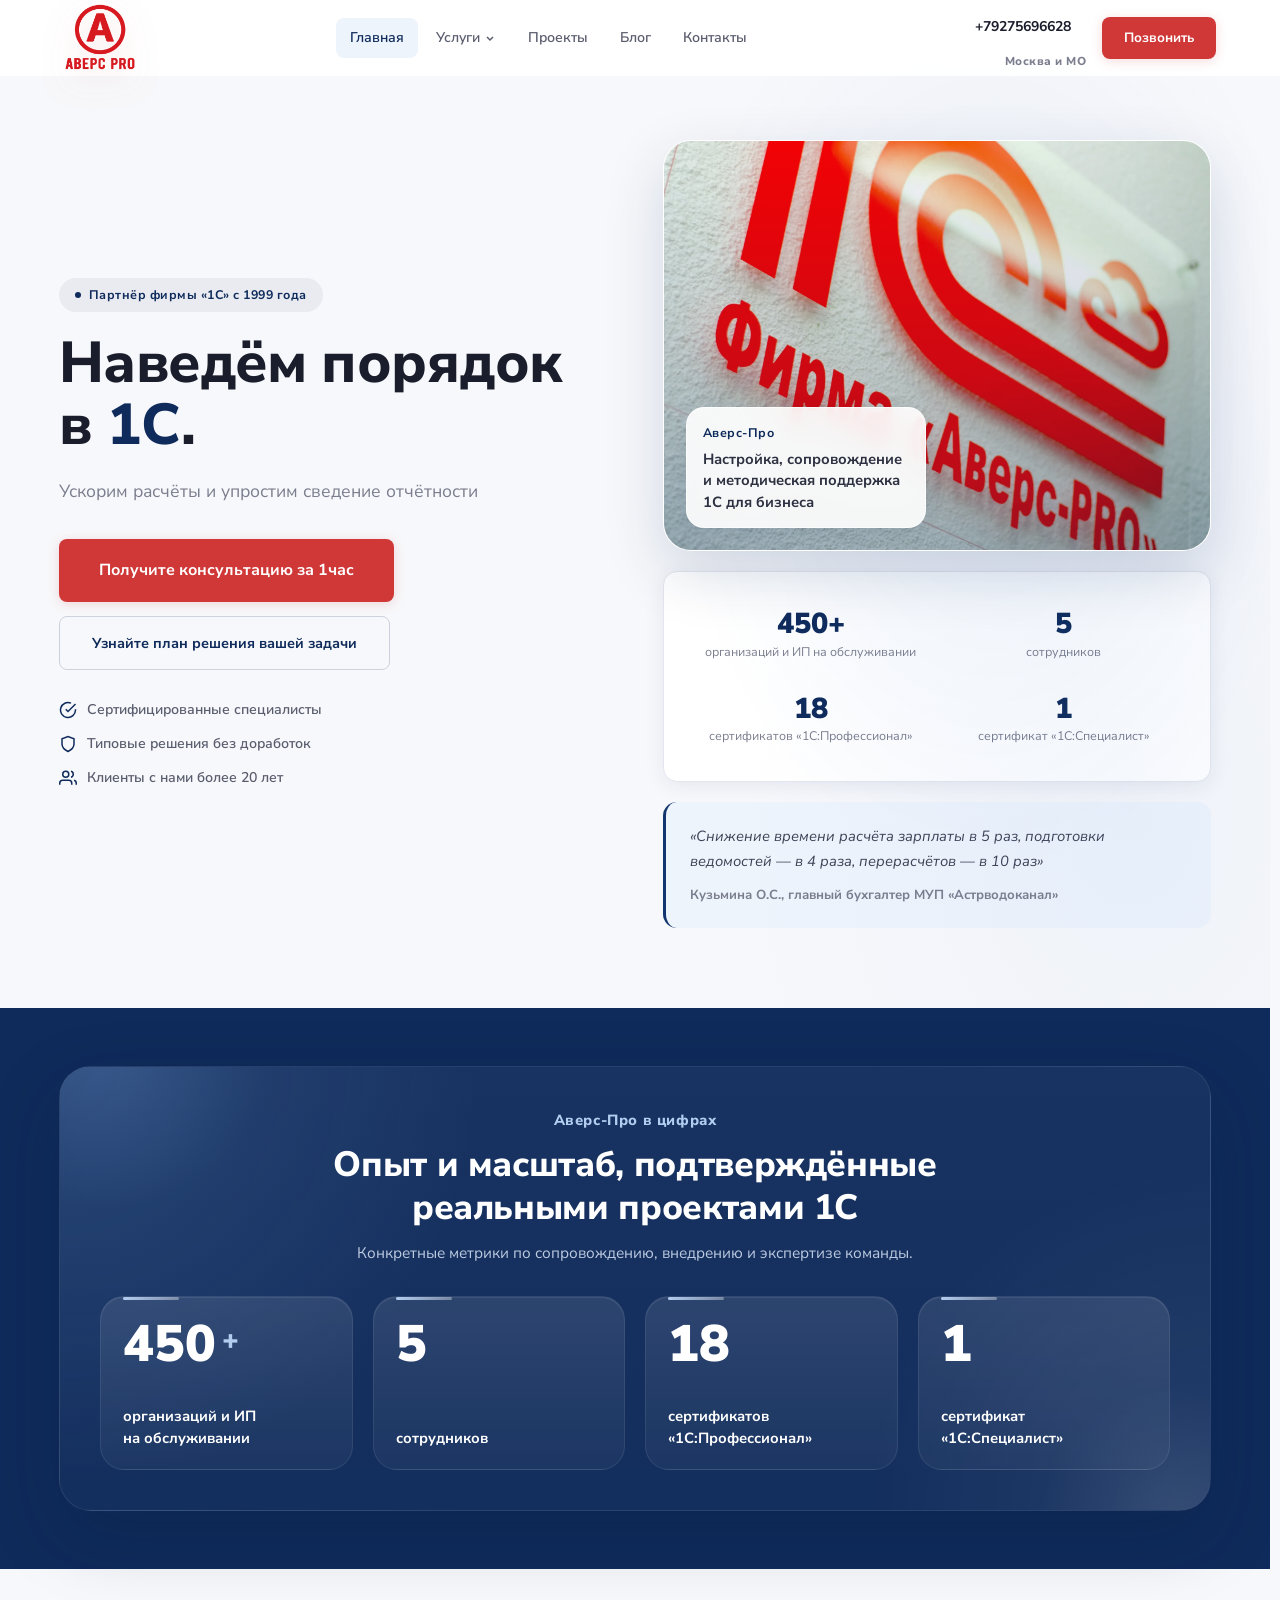
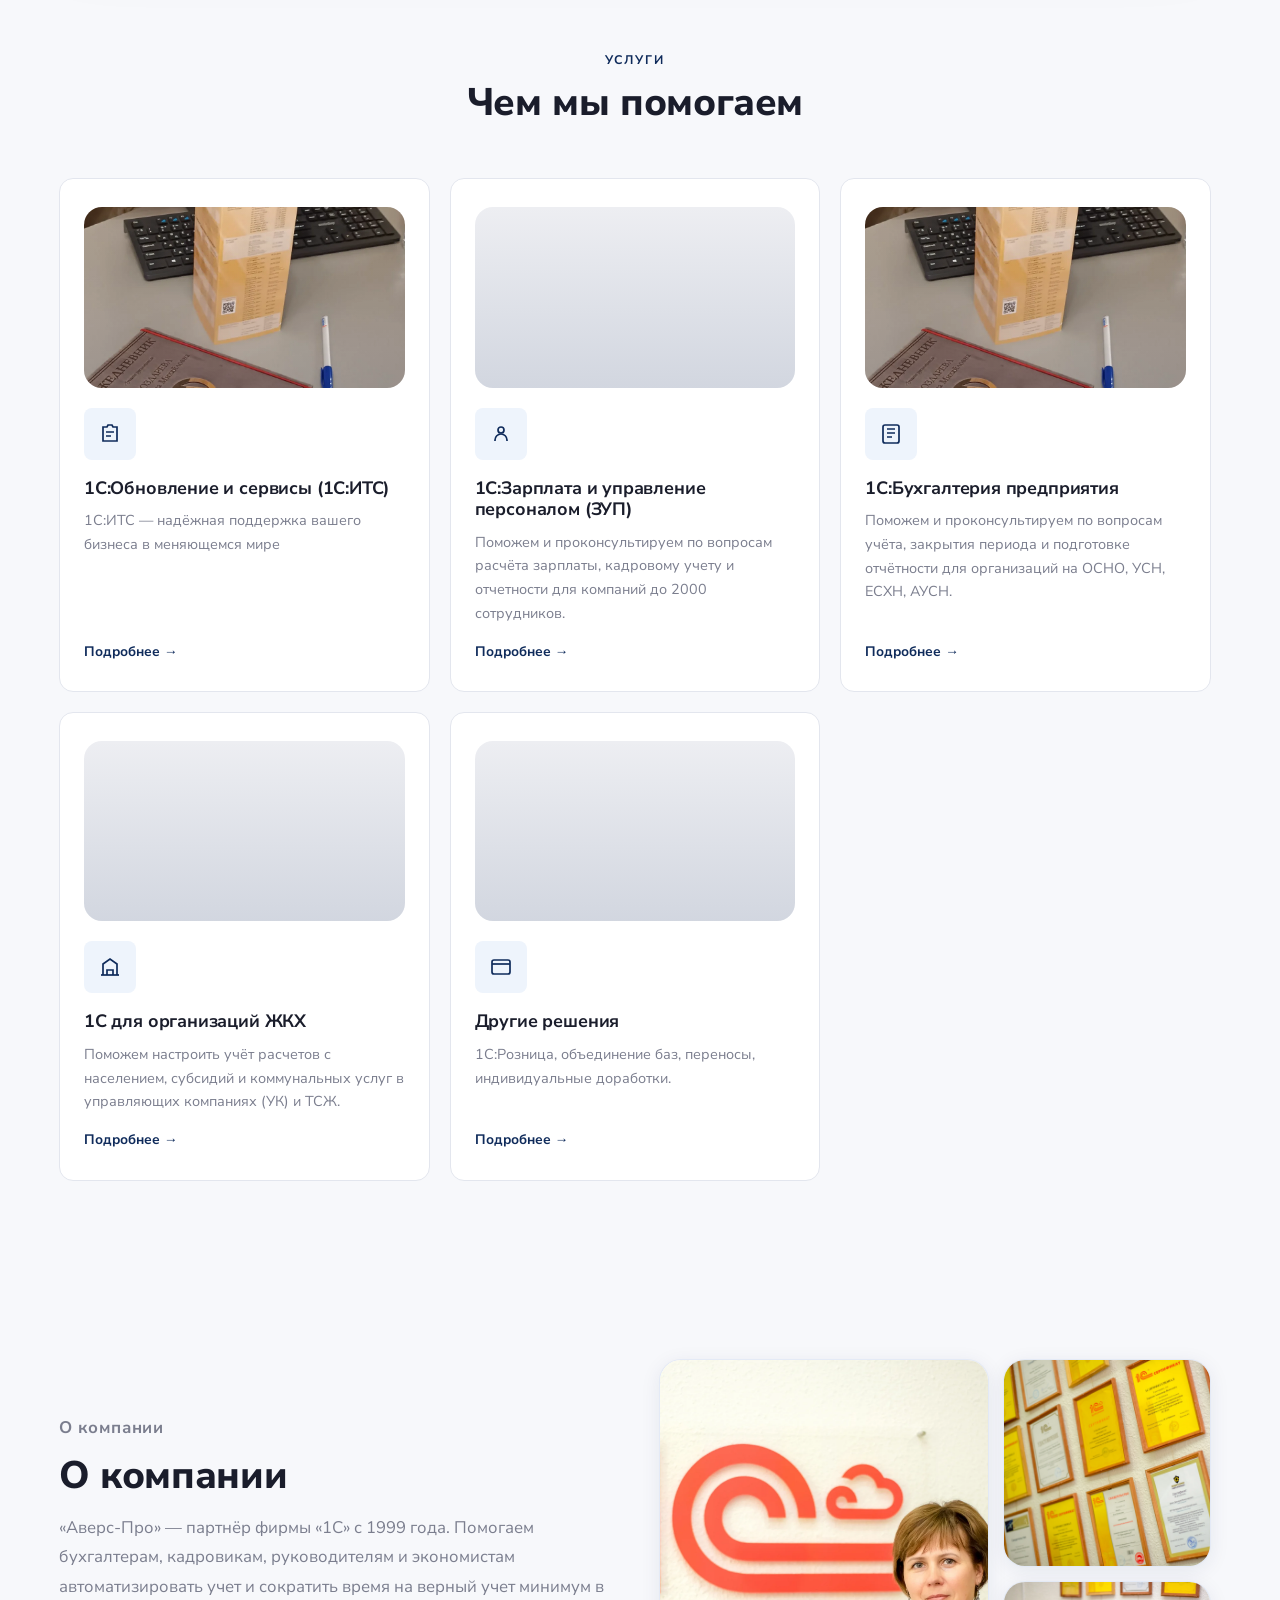
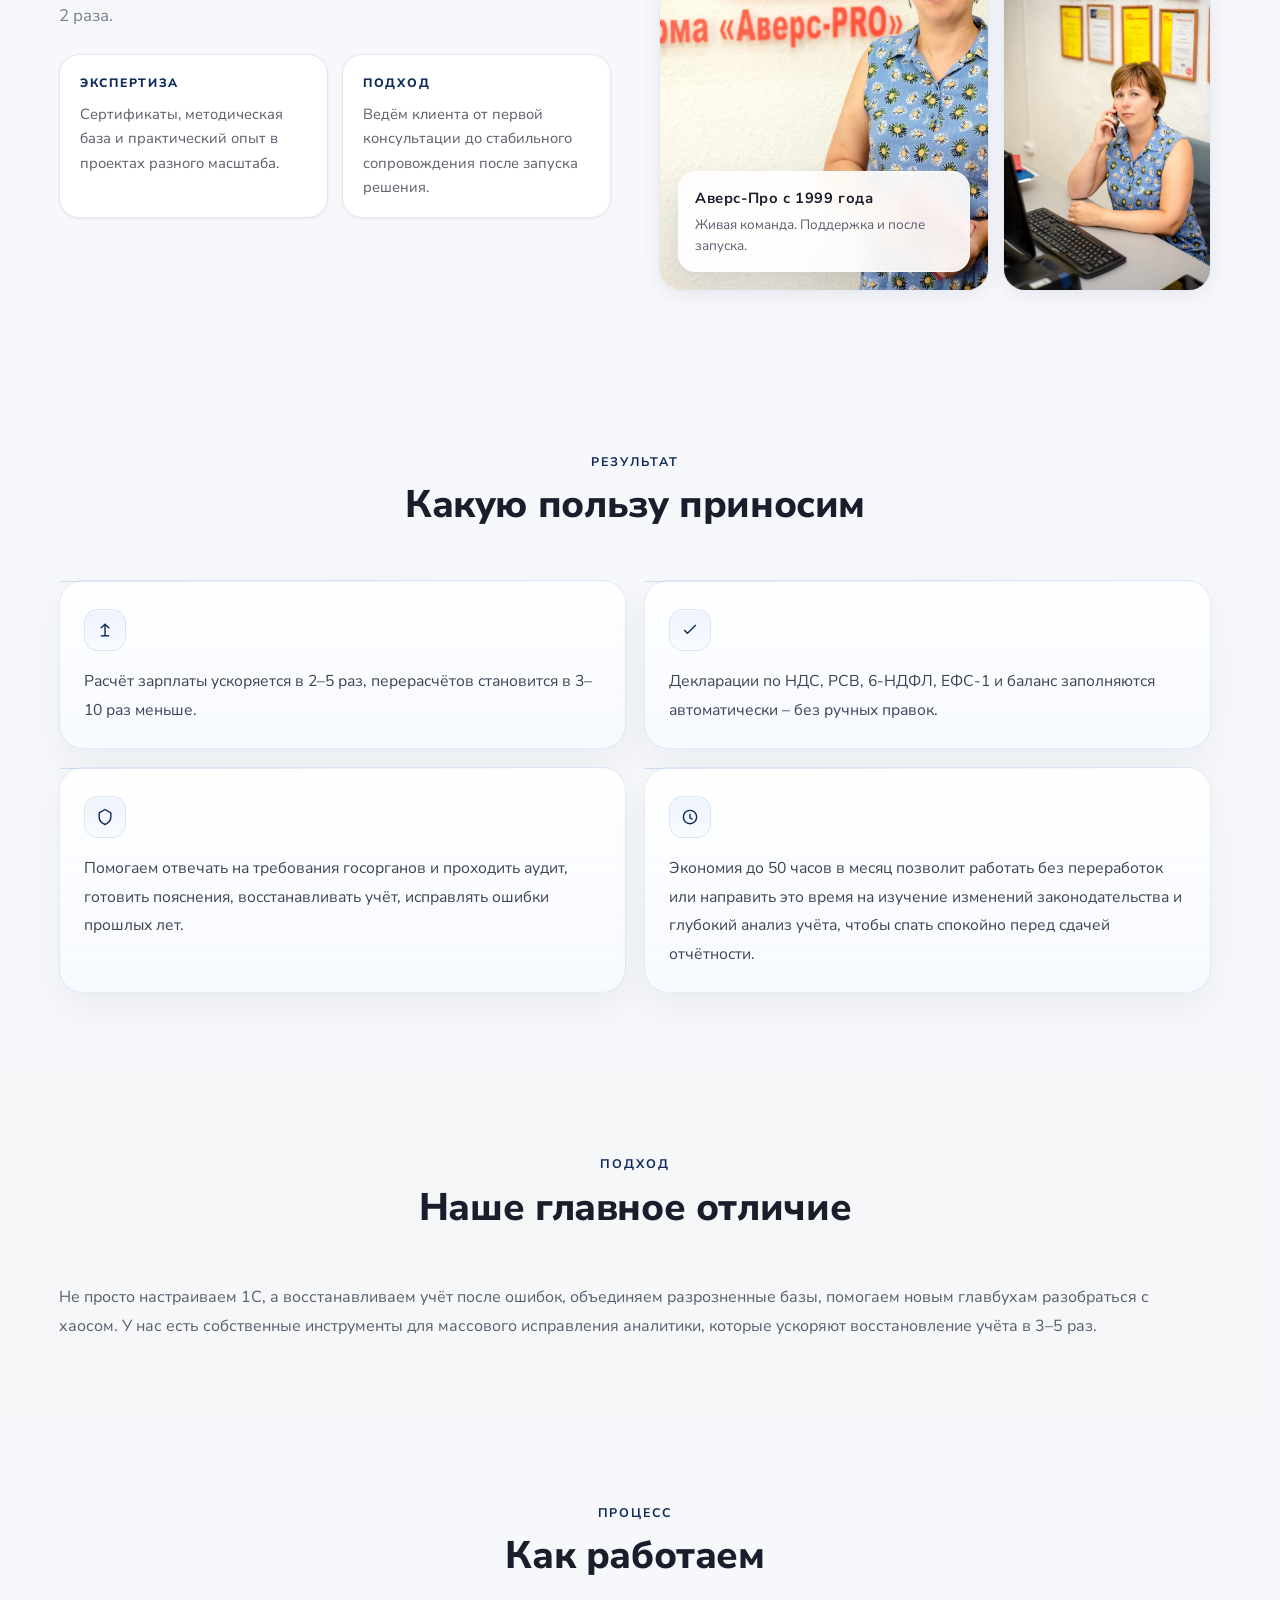
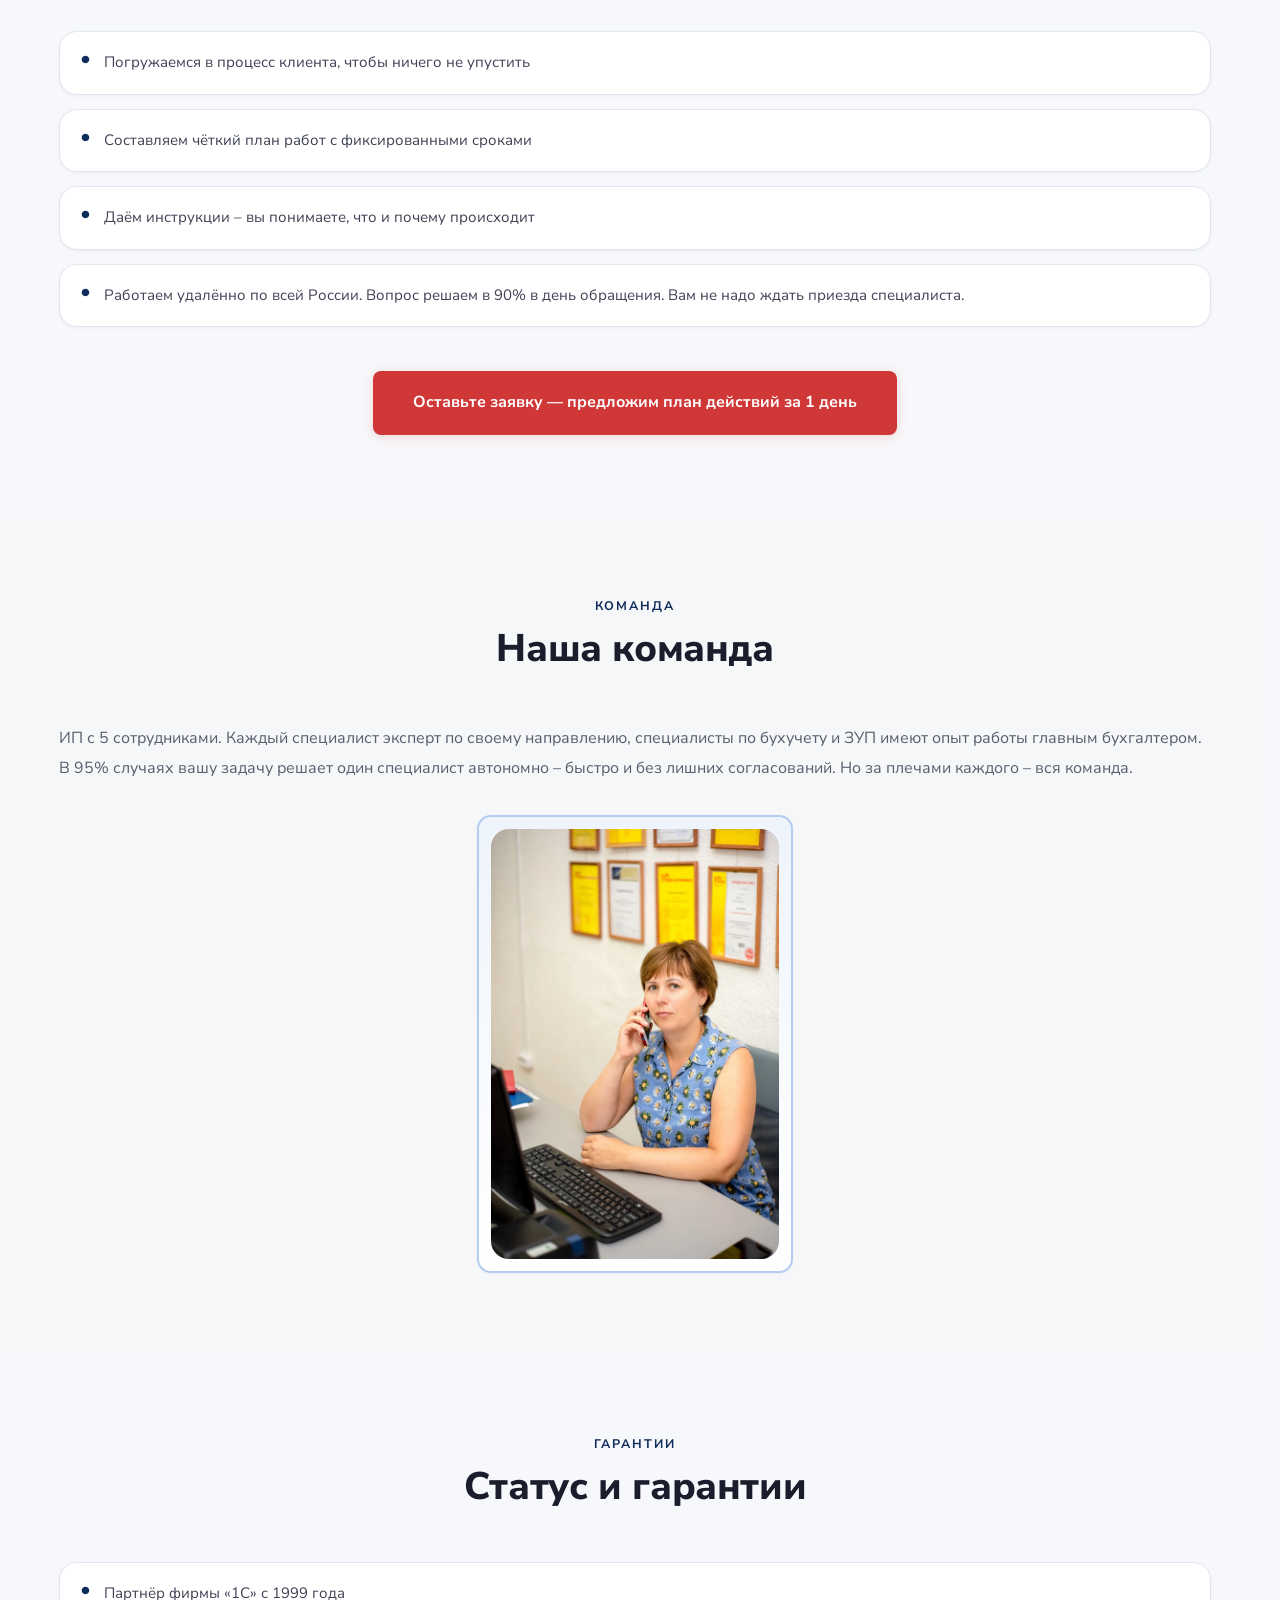
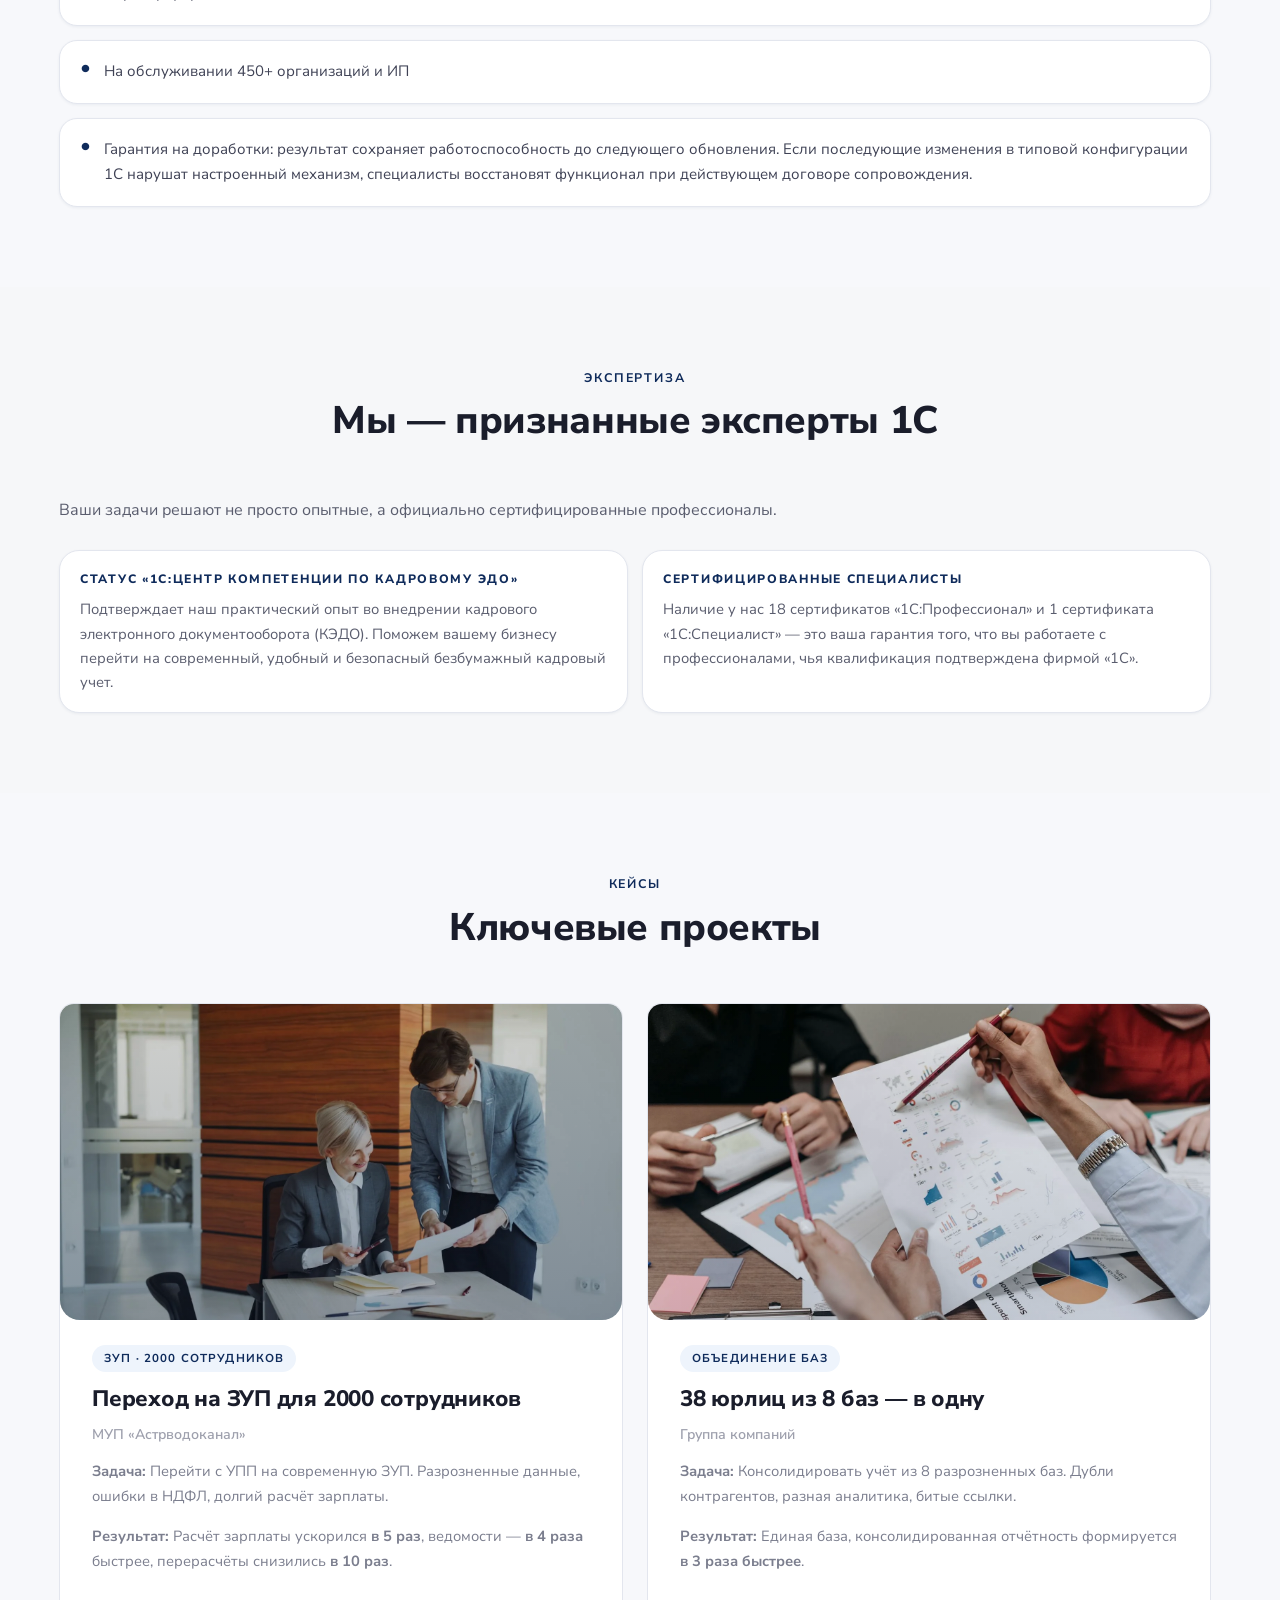
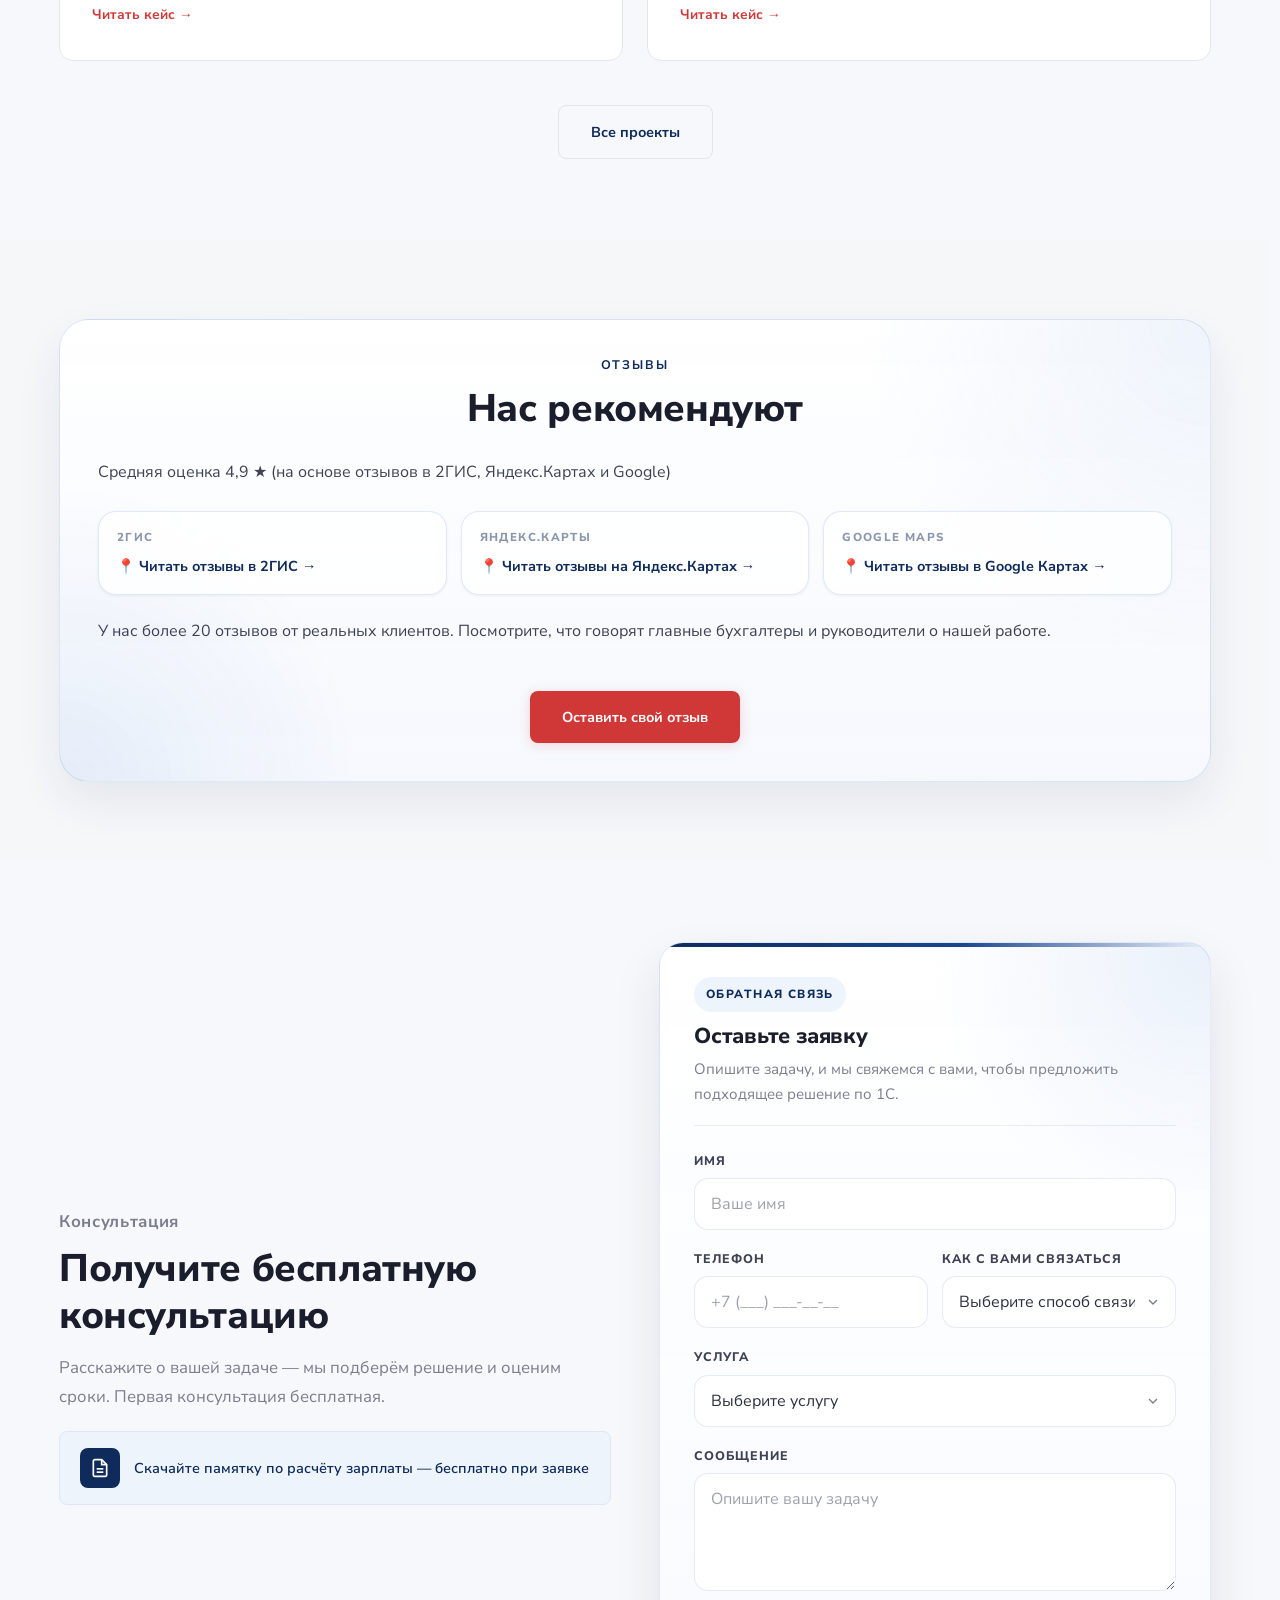
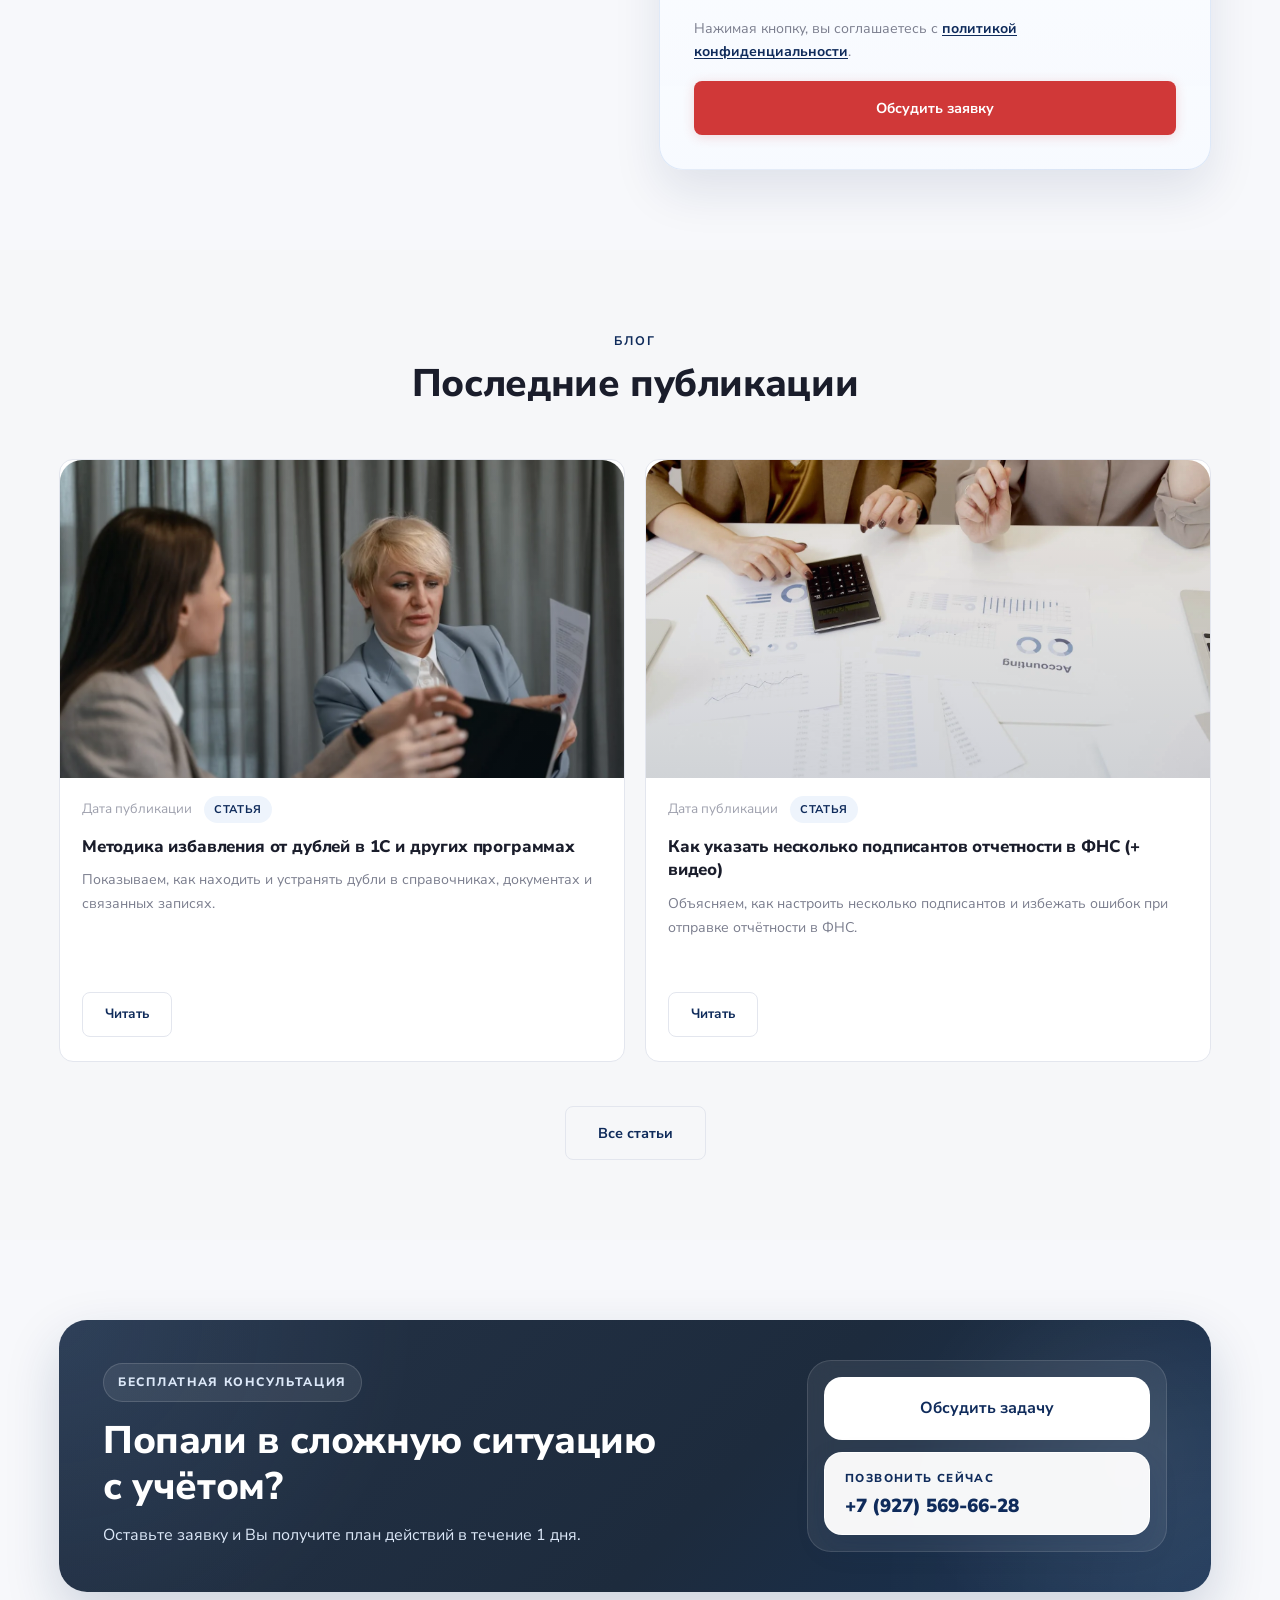
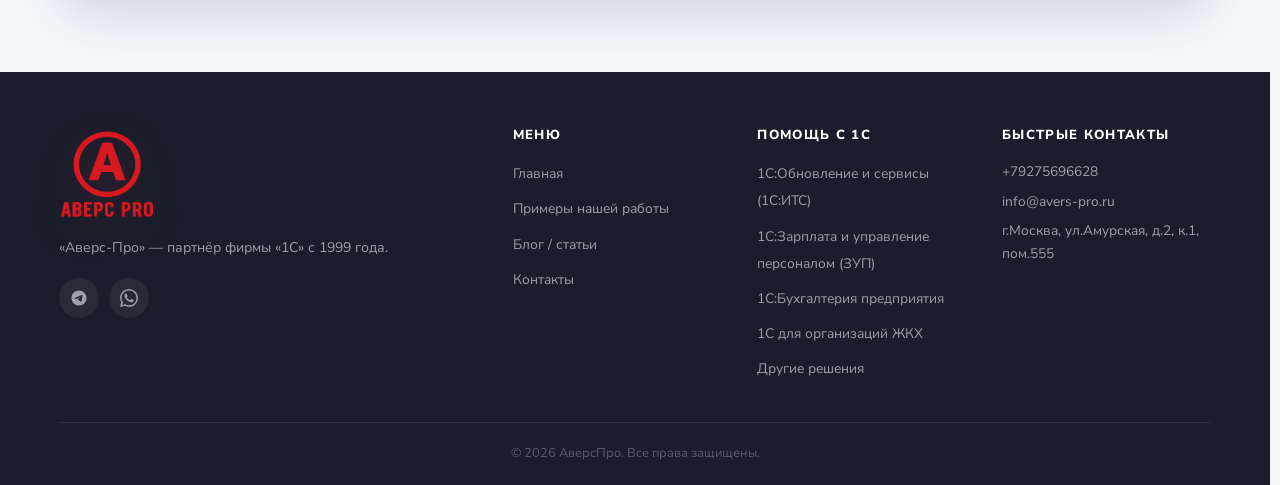
==== commit 8d7b32d5: "заполнение нового контента на сайте" ====
--- a/index.html
+++ b/index.html
@@ -3,8 +3,8 @@
 <head>
   <meta charset="UTF-8">
   <meta name="viewport" content="width=device-width, initial-scale=1.0">
-  <title>АверсПро — Настройка и поддержка 1С</title>
-  <meta name="description" content="Настройка и поддержка 1С: ЗУП до 2000 чел., объединение баз, восстановление учёта. С 1999 года. 200+ организаций.">
+  <title>Наведём порядок в 1С. — Аверс-Про</title>
+  <meta name="description" content="Наведём порядок в 1С. Ускорим расчёты и упростим сведение отчётности.">
   <link rel="shortcut icon" href="images/brand/logo.webp" type="image/x-icon">
   <link rel="preconnect" href="https://fonts.googleapis.com">
   <link rel="preconnect" href="https://fonts.gstatic.com" crossorigin>
@@ -13,12 +13,11 @@
 </head>
 <body>
 
-  <!-- HEADER -->
   <header class="site-header" id="siteHeader">
     <div class="container header-inner">
-      <a href="index.html" class="logo" aria-label="АверсПро">
+      <a href="index.html" class="logo" aria-label="Аверс-Про">
         <span class="logo-mark">
-          <img src="images/brand/logo.webp" alt="Логотип АверсПро" class="logo-image">
+          <img src="images/brand/logo.webp" alt="Логотип Аверс-Про" class="logo-image">
         </span>
       </a>
       <nav class="main-nav">
@@ -29,9 +28,10 @@
               <svg class="nav-dropdown-icon" viewBox="0 0 12 12"><path d="M3 5l3 3 3-3" fill="none" stroke="currentColor" stroke-width="1.5"/></svg>
             </a>
             <div class="nav-dropdown">
-              <a href="services-zup.html">1С:Зарплата и управление персоналом</a>
-              <a href="services-buh.html">1С:Бухгалтерия и налоговый учёт</a>
-              <a href="services-gkh-nko.html">1С для ЖКХ и НКО</a>
+              <a href="services-its.html">1С:Обновление и сервисы (1С:ИТС)</a>
+              <a href="services-zup.html">1С:Зарплата и управление персоналом (ЗУП)</a>
+              <a href="services-buh.html">1С:Бухгалтерия предприятия</a>
+              <a href="services-gkh-nko.html">1С для организаций ЖКХ</a>
               <a href="services-other.html">Другие решения</a>
             </div>
           </li>
@@ -41,14 +41,16 @@
         </ul>
       </nav>
       <div class="header-right">
-        <a href="tel:+79275696628" class="header-phone">+7 (927) 569-66-28</a>
-        <a href="contacts.html" class="btn btn-red btn-sm">Оставить заявку</a>
+        <div class="header-meta">
+          <a href="tel:+79275696628" class="header-phone">+79275696628</a>
+          <span class="header-city">Москва и МО</span>
+        </div>
+        <a href="tel:+79275696628" class="btn btn-red btn-sm">Позвонить</a>
       </div>
       <button class="burger" id="burger" aria-label="Меню"><span></span><span></span><span></span></button>
     </div>
   </header>
 
-  <!-- MOBILE MENU -->
   <div class="mobile-menu" id="mobileMenu">
     <div class="mobile-menu-inner">
       <ul class="mobile-nav-list">
@@ -58,9 +60,10 @@
             <svg width="14" height="14" viewBox="0 0 12 12" style="margin-left:4px;vertical-align:middle"><path d="M3 5l3 3 3-3" fill="none" stroke="currentColor" stroke-width="1.5"/></svg>
           </button>
           <ul class="mobile-sub-list">
+            <li><a href="services-its.html" class="mobile-sub-link">1С:ИТС</a></li>
             <li><a href="services-zup.html" class="mobile-sub-link">1С:ЗУП</a></li>
-            <li><a href="services-buh.html" class="mobile-sub-link">1С:Бухгалтерия</a></li>
-            <li><a href="services-gkh-nko.html" class="mobile-sub-link">ЖКХ и НКО</a></li>
+            <li><a href="services-buh.html" class="mobile-sub-link">1С:Бухгалтерия предприятия</a></li>
+            <li><a href="services-gkh-nko.html" class="mobile-sub-link">1С для организаций ЖКХ</a></li>
             <li><a href="services-other.html" class="mobile-sub-link">Другие решения</a></li>
           </ul>
         </li>
@@ -68,27 +71,26 @@
         <li><a href="blog.html" class="mobile-nav-link">Блог</a></li>
         <li><a href="contacts.html" class="mobile-nav-link">Контакты</a></li>
       </ul>
-      <a href="tel:+79275696628" class="mobile-phone">+7 (927) 569-66-28</a>
-      <a href="contacts.html" class="btn btn-red mobile-cta">Оставить заявку</a>
+      <a href="tel:+79275696628" class="mobile-phone">+79275696628</a>
+      <span class="mobile-city">Москва и МО</span>
+      <a href="tel:+79275696628" class="btn btn-red mobile-cta">Позвонить</a>
     </div>
   </div>
 
   <main>
 
-    <!-- HERO -->
     <section class="hero">
       <div class="hero-bg"></div>
       <div class="container">
         <div class="hero-grid">
           <div class="hero-text">
-            <p class="hero-label text-normal-case"><span class="hero-label-dot"></span> С 1999 года на рынке 1С</p>
-            <h1 class="hero-title">Настройка и&nbsp;поддержка <span class="blue">1С</span></h1>
-            <p class="hero-subtitle">Решаем сложные задачи: ЗУП до&nbsp;2000 человек, объединение баз, восстановление учёта. На обслуживании 200+ организаций.</p>
+            <p class="hero-label text-normal-case"><span class="hero-label-dot"></span> Партнёр фирмы «1С» с 1999 года</p>
+            <h1 class="hero-title">Наведём порядок в&nbsp;<span class="blue">1С</span>.</h1>
+            <p class="hero-subtitle">Ускорим расчёты и упростим сведение отчётности</p>
             <div class="hero-actions">
-              <a href="contacts.html" class="btn btn-red btn-lg">Получить консультацию</a>
-              <a href="projects.html" class="btn btn-outline">Наши проекты</a>
-            </div>
-            <!-- Trust strip under buttons -->
+              <a href="contacts.html" class="btn btn-red btn-lg">Получите консультацию за 1час</a>
+              <a href="contacts.html" class="btn btn-outline">Узнайте план решения вашей задачи</a>
+            </div>
             <div class="hero-trust">
               <div class="hero-trust-item">
                 <svg width="18" height="18" viewBox="0 0 24 24" fill="none" stroke="var(--blue-900)" stroke-width="2"><path d="M22 11.08V12a10 10 0 1 1-5.93-9.14"/><polyline points="22 4 12 14.01 9 11.01"/></svg>
@@ -106,32 +108,30 @@
           </div>
           <div class="hero-right">
             <div class="hero-photo-card">
-              <img src="images/company/company-logo-wall.webp" alt="Команда консультантов обсуждает проект автоматизации 1С" decoding="async">
+              <img src="images/company/company-logo-wall.webp" alt="Аверс-Про" decoding="async">
               <div class="hero-photo-badge">
                 <strong class="text-normal-case">Аверс-Про</strong>
                 <span>Настройка, сопровождение и методическая поддержка 1С для бизнеса</span>
               </div>
             </div>
-            <!-- Key numbers panel -->
             <div class="hero-stats-panel">
               <div class="hero-stat">
-                <span class="hero-stat-num">200+</span>
-                <span class="hero-stat-label">организаций на&nbsp;обслуживании</span>
+                <span class="hero-stat-num">450+</span>
+                <span class="hero-stat-label">организаций и ИП на обслуживании</span>
               </div>
               <div class="hero-stat">
-                <span class="hero-stat-num">25</span>
-                <span class="hero-stat-label">лет на рынке 1С</span>
+                <span class="hero-stat-num">5</span>
+                <span class="hero-stat-label">сотрудников</span>
               </div>
               <div class="hero-stat">
-                <span class="hero-stat-num">2 000</span>
-                <span class="hero-stat-label">сотрудников&nbsp;&mdash; макс. ЗУП проект</span>
+                <span class="hero-stat-num">18</span>
+                <span class="hero-stat-label">сертификатов «1С:Профессионал»</span>
               </div>
               <div class="hero-stat">
-                <span class="hero-stat-num">50+</span>
-                <span class="hero-stat-label">юрлиц объединено в&nbsp;одну базу</span>
-              </div>
-            </div>
-            <!-- Client quote -->
+                <span class="hero-stat-num">1</span>
+                <span class="hero-stat-label">сертификат «1С:Специалист»</span>
+              </div>
+            </div>
             <div class="hero-quote">
               <blockquote>&laquo;Снижение времени расчёта зарплаты в 5 раз, подготовки ведомостей &mdash; в 4 раза, перерасчётов &mdash; в 10 раз&raquo;</blockquote>
               <p class="hero-quote-author">Кузьмина О.С., главный бухгалтер МУП&nbsp;&laquo;Астрводоканал&raquo;</p>
@@ -141,7 +141,45 @@
       </div>
     </section>
 
-    <!-- SERVICES -->
+    <section class="section-blue stats-bar">
+      <div class="container">
+        <div class="stats-shell">
+          <div class="stats-heading">
+            <p class="stats-kicker text-normal-case">Аверс-Про в цифрах</p>
+            <h2 class="stats-title">Опыт и масштаб, подтверждённые реальными проектами 1С</h2>
+            <p class="stats-subtitle">Конкретные метрики по сопровождению, внедрению и экспертизе команды.</p>
+          </div>
+          <div class="stats-grid">
+            <div class="stat-item">
+              <div class="stat-value">
+                <span class="stat-num" data-count="450">0</span>
+                <span class="stat-plus">+</span>
+              </div>
+              <span class="stat-label">организаций и ИП на обслуживании</span>
+            </div>
+            <div class="stat-item">
+              <div class="stat-value">
+                <span class="stat-num" data-count="5">0</span>
+              </div>
+              <span class="stat-label">сотрудников</span>
+            </div>
+            <div class="stat-item">
+              <div class="stat-value">
+                <span class="stat-num" data-count="18">0</span>
+              </div>
+              <span class="stat-label">сертификатов «1С:Профессионал»</span>
+            </div>
+            <div class="stat-item">
+              <div class="stat-value">
+                <span class="stat-num" data-count="1">0</span>
+              </div>
+              <span class="stat-label">сертификат «1С:Специалист»</span>
+            </div>
+          </div>
+        </div>
+      </div>
+    </section>
+
     <section class="section">
       <div class="container">
         <div class="section-header">
@@ -149,102 +187,72 @@
           <h2 class="section-title">Чем мы помогаем</h2>
         </div>
         <div class="services-grid">
+          <a href="services-its.html" class="svc-card">
+            <div class="svc-card-media">
+              <img src="images/services/photo-banner-buh.webp" alt="1С:Обновление и сервисы (1С:ИТС)" loading="lazy" decoding="async">
+            </div>
+            <div class="svc-card-icon">
+              <svg width="24" height="24" viewBox="0 0 24 24" fill="none" stroke="currentColor" stroke-width="1.7"><path d="M10 3h4l1 2h4v14H5V5h4l1-2z"/><path d="M8 10h8M8 14h5"/></svg>
+            </div>
+            <h3>1С:Обновление и сервисы (1С:ИТС)</h3>
+            <p>1С:ИТС — надёжная поддержка вашего бизнеса в меняющемся мире</p>
+            <span class="svc-card-link">Подробнее &rarr;</span>
+          </a>
           <a href="services-zup.html" class="svc-card">
             <div class="svc-card-media">
-              <img src="images/services/photo-zup-documents.webp" alt="Специалисты по 1С:ЗУП обсуждают кадровые документы" loading="lazy" decoding="async">
+              <img src="images/services/photo-banner-zup.webp" alt="1С:Зарплата и управление персоналом (ЗУП)" loading="lazy" decoding="async">
             </div>
             <div class="svc-card-icon">
-              <svg width="28" height="28" viewBox="0 0 48 48" fill="none" stroke="currentColor" stroke-width="1.8"><circle cx="24" cy="14" r="6"/><path d="M12 38v-4a8 8 0 0 1 8-8h8a8 8 0 0 1 8 8v4"/><path d="M32 14h6M32 18h4M32 10h4"/></svg>
-            </div>
-            <h3>Зарплата и управление персоналом</h3>
-            <p>Расчёт зарплаты, кадровый учёт и отчётность для компаний до 2000 сотрудников</p>
+              <svg width="24" height="24" viewBox="0 0 24 24" fill="none" stroke="currentColor" stroke-width="1.7"><circle cx="12" cy="8" r="3"/><path d="M6 19v-1a6 6 0 0 1 12 0v1"/></svg>
+            </div>
+            <h3>1С:Зарплата и управление персоналом (ЗУП)</h3>
+            <p>Поможем и проконсультируем по вопросам расчёта зарплаты, кадровому учету и отчетности для компаний до 2000 сотрудников.</p>
             <span class="svc-card-link">Подробнее &rarr;</span>
           </a>
           <a href="services-buh.html" class="svc-card">
             <div class="svc-card-media">
-              <img src="images/services/photo-buh-desk.webp" alt="Рабочий стол бухгалтера с документами, калькулятором и расчётами для учёта в 1С" loading="lazy" decoding="async">
+              <img src="images/services/photo-banner-buh.webp" alt="1С:Бухгалтерия предприятия" loading="lazy" decoding="async">
             </div>
             <div class="svc-card-icon">
-              <svg width="28" height="28" viewBox="0 0 48 48" fill="none" stroke="currentColor" stroke-width="1.8"><rect x="8" y="6" width="32" height="36" rx="3"/><path d="M16 14h16M16 20h16M16 26h10"/><circle cx="32" cy="32" r="6"/><path d="M32 29v3l2 1"/></svg>
-            </div>
-            <h3>Бухгалтерия и налоговый учёт</h3>
-            <p>Учёт, закрытие периода и подготовка отчётности для ОСНО, УСН, ЕСХН</p>
+              <svg width="24" height="24" viewBox="0 0 24 24" fill="none" stroke="currentColor" stroke-width="1.7"><rect x="4" y="3" width="16" height="18" rx="2"/><path d="M8 7h8M8 11h8M8 15h5"/></svg>
+            </div>
+            <h3>1С:Бухгалтерия предприятия</h3>
+            <p>Поможем и проконсультируем по вопросам учёта, закрытия периода и подготовке отчётности для организаций на ОСНО, УСН, ЕСХН, АУСН.</p>
             <span class="svc-card-link">Подробнее &rarr;</span>
           </a>
           <a href="services-gkh-nko.html" class="svc-card">
             <div class="svc-card-media">
-              <img src="images/services/photo-gkh-building.webp" alt="Современный жилой дом для решений 1С в сфере ЖКХ" loading="lazy" decoding="async">
+              <img src="images/services/photo-banner-gkh.webp" alt="1С для организаций ЖКХ" loading="lazy" decoding="async">
             </div>
             <div class="svc-card-icon">
-              <svg width="28" height="28" viewBox="0 0 48 48" fill="none" stroke="currentColor" stroke-width="1.8"><path d="M6 42h36"/><rect x="14" y="18" width="20" height="24" rx="2"/><path d="M24 6l-16 12h32L24 6z"/><rect x="20" y="30" width="8" height="12"/></svg>
-            </div>
-            <h3>1С для ЖКХ и НКО</h3>
-            <p>Расчёты с населением, субсидии, целевые средства, гранты</p>
+              <svg width="24" height="24" viewBox="0 0 24 24" fill="none" stroke="currentColor" stroke-width="1.7"><path d="M3 20h18"/><path d="M5 20V9l7-5 7 5v11"/><path d="M9 20v-5h6v5"/></svg>
+            </div>
+            <h3>1С для организаций ЖКХ</h3>
+            <p>Поможем настроить учёт расчетов с населением, субсидий и коммунальных услуг в управляющих компаниях (УК) и ТСЖ.</p>
             <span class="svc-card-link">Подробнее &rarr;</span>
           </a>
           <a href="services-other.html" class="svc-card">
             <div class="svc-card-media">
-              <img src="images/services/photo-retail-store.webp" alt="Розничный магазин и торговые процессы для решений 1С:Розница" loading="lazy" decoding="async">
+              <img src="images/services/photo-retail-store.webp" alt="Другие решения" loading="lazy" decoding="async">
             </div>
             <div class="svc-card-icon">
-              <svg width="28" height="28" viewBox="0 0 48 48" fill="none" stroke="currentColor" stroke-width="1.8"><rect x="6" y="10" width="36" height="28" rx="3"/><path d="M6 18h36M18 18v20"/></svg>
+              <svg width="24" height="24" viewBox="0 0 24 24" fill="none" stroke="currentColor" stroke-width="1.7"><rect x="3" y="5" width="18" height="14" rx="2"/><path d="M3 9h18"/></svg>
             </div>
             <h3>Другие решения</h3>
-            <p>1С:Розница, объединение баз, переносы, индивидуальные доработки</p>
+            <p>1С:Розница, объединение баз, переносы, индивидуальные доработки.</p>
             <span class="svc-card-link">Подробнее &rarr;</span>
           </a>
         </div>
       </div>
     </section>
 
-    <!-- STATS -->
-    <section class="section-blue stats-bar">
-      <div class="container">
-        <div class="stats-shell">
-          <div class="stats-heading">
-            <p class="stats-kicker text-normal-case">Аверс-Про в цифрах</p>
-            <h2 class="stats-title">Опыт и масштаб, подтверждённые реальными проектами 1С</h2>
-            <p class="stats-subtitle">Конкретные метрики по сопровождению, переносам и объединению баз.</p>
-          </div>
-          <div class="stats-grid">
-            <div class="stat-item">
-              <div class="stat-value">
-                <span class="stat-num" data-count="200">0</span>
-                <span class="stat-plus">+</span>
-              </div>
-              <span class="stat-label">организаций на обслуживании</span>
-            </div>
-            <div class="stat-item">
-              <div class="stat-value">
-                <span class="stat-num" data-count="25">0</span>
-              </div>
-              <span class="stat-label">лет на рынке 1С</span>
-            </div>
-            <div class="stat-item">
-              <div class="stat-value">
-                <span class="stat-num" data-count="2000">0</span>
-              </div>
-              <span class="stat-label">сотрудников в крупнейшем ЗУП-проекте</span>
-            </div>
-            <div class="stat-item">
-              <div class="stat-value">
-                <span class="stat-num" data-count="50">0</span>
-                <span class="stat-plus">+</span>
-              </div>
-              <span class="stat-label">юрлиц объединено в одну базу</span>
-            </div>
-          </div>
-        </div>
-      </div>
-    </section>
-
     <section class="section">
       <div class="container">
         <div class="lead-block company-block">
           <div class="lead-text company-block-copy">
-            <p class="section-label text-normal-case">Аверс-Про в работе</p>
-            <h2>Команда, офис и практика, стоящие за проектами по 1С</h2>
-            <p class="company-copy-text">Аверс-Про с 1999 года работает с решениями 1С для бизнеса. Расчёт зарплаты, бухгалтерия, объединение баз, переносы, восстановление учёта. Без лишних обещаний, с понятным результатом для клиента.</p>
+            <p class="section-label text-normal-case">О компании</p>
+            <h2>О компании</h2>
+            <p class="company-copy-text">«Аверс-Про» — партнёр фирмы «1С» с 1999 года. Помогаем бухгалтерам, кадровикам, руководителям и экономистам автоматизировать учет и сократить время на верный учет минимум в 2 раза.</p>
             <div class="company-points">
               <div class="company-point">
                 <strong>Экспертиза</strong>
@@ -258,7 +266,7 @@
           </div>
           <div class="contact-photo-strip company-photo-strip">
             <div class="contact-photo-main">
-              <img src="images/company/company-hero.webp" alt="Специалист АверсПро в офисе компании рядом с фирменной вывеской" loading="lazy" decoding="async">
+              <img src="images/company/company-hero.webp" alt="Аверс-Про" loading="lazy" decoding="async">
               <div class="contact-photo-badge">
                 <strong class="text-normal-case">Аверс-Про с 1999 года</strong>
                 <span>Живая команда. Поддержка и после запуска.</span>
@@ -266,19 +274,127 @@
             </div>
             <div class="contact-photo-stack">
               <div class="contact-photo-item">
-                <img src="images/company/company-certificates.webp" alt="Сертификаты и подтверждённая экспертиза команды АверсПро по продуктам 1С" loading="lazy" decoding="async">
+                <img src="images/company/company-certificates.webp" alt="Аверс-Про" loading="lazy" decoding="async">
               </div>
               <div class="contact-photo-item">
-                <img src="images/company/company-contact-call.webp" alt="Специалист АверсПро консультирует клиента по телефону по вопросам работы в 1С" loading="lazy" decoding="async">
-              </div>
-            </div>
-          </div>
-        </div>
-      </div>
-    </section>
-
-    <!-- CASES HOME -->
+                <img src="images/company/company-contact-call.webp" alt="Аверс-Про" loading="lazy" decoding="async">
+              </div>
+            </div>
+          </div>
+        </div>
+      </div>
+    </section>
+
+    <section class="section home-benefits">
+      <div class="container">
+        <div class="section-header">
+          <p class="section-label">Результат</p>
+          <h2 class="section-title">Какую пользу приносим</h2>
+        </div>
+        <div class="company-points home-benefits-grid">
+          <div class="company-point home-benefit-card">
+            <div class="home-card-icon home-card-icon-benefit">
+              <svg width="20" height="20" viewBox="0 0 24 24" fill="none" stroke="currentColor" stroke-width="1.7"><path d="M12 5v14"/><path d="M7 10l5-5 5 5"/><path d="M7 19h10"/></svg>
+            </div>
+            <span>Расчёт зарплаты ускоряется в 2–5 раз, перерасчётов становится в 3–10 раз меньше.</span>
+          </div>
+          <div class="company-point home-benefit-card">
+            <div class="home-card-icon home-card-icon-benefit">
+              <svg width="20" height="20" viewBox="0 0 24 24" fill="none" stroke="currentColor" stroke-width="1.7"><path d="M5 12l4 4L19 6"/></svg>
+            </div>
+            <span>Декларации по НДС, РСВ, 6-НДФЛ, ЕФС-1 и баланс заполняются автоматически – без ручных правок.</span>
+          </div>
+          <div class="company-point home-benefit-card">
+            <div class="home-card-icon home-card-icon-benefit">
+              <svg width="20" height="20" viewBox="0 0 24 24" fill="none" stroke="currentColor" stroke-width="1.7"><path d="M12 3l7 4v5c0 4-2.5 7-7 9-4.5-2-7-5-7-9V7l7-4z"/></svg>
+            </div>
+            <span>Помогаем отвечать на требования госорганов и проходить аудит, готовить пояснения, восстанавливать учёт, исправлять ошибки прошлых лет.</span>
+          </div>
+          <div class="company-point home-benefit-card">
+            <div class="home-card-icon home-card-icon-benefit">
+              <svg width="20" height="20" viewBox="0 0 24 24" fill="none" stroke="currentColor" stroke-width="1.7"><circle cx="12" cy="12" r="8"/><path d="M12 8v5l3 2"/></svg>
+            </div>
+            <span>Экономия до 50 часов в месяц позволит работать без переработок или направить это время на изучение изменений законодательства и глубокий анализ учёта, чтобы спать спокойно перед сдачей отчётности.</span>
+          </div>
+        </div>
+      </div>
+    </section>
+
     <section class="section section-alt">
+      <div class="container">
+        <div class="section-header">
+          <p class="section-label">Подход</p>
+          <h2 class="section-title">Наше главное отличие</h2>
+        </div>
+        <p class="company-copy-text">Не просто настраиваем 1С, а восстанавливаем учёт после ошибок, объединяем разрозненные базы, помогаем новым главбухам разобраться с хаосом. У нас есть собственные инструменты для массового исправления аналитики, которые ускоряют восстановление учёта в 3–5 раз.</p>
+      </div>
+    </section>
+
+    <section class="section">
+      <div class="container">
+        <div class="section-header">
+          <p class="section-label">Процесс</p>
+          <h2 class="section-title">Как работаем</h2>
+        </div>
+        <ul class="article-list">
+          <li>Погружаемся в процесс клиента, чтобы ничего не упустить</li>
+          <li>Составляем чёткий план работ с фиксированными сроками</li>
+          <li>Даём инструкции – вы понимаете, что и почему происходит</li>
+          <li>Работаем удалённо по всей России. Вопрос решаем в 90% в день обращения. Вам не надо ждать приезда специалиста.</li>
+        </ul>
+        <div class="section-footer">
+          <a href="contacts.html" class="btn btn-red btn-lg">Оставьте заявку — предложим план действий за 1 день</a>
+        </div>
+      </div>
+    </section>
+
+    <section class="section section-alt">
+      <div class="container">
+        <div class="section-header">
+          <p class="section-label">Команда</p>
+          <h2 class="section-title">Наша команда</h2>
+        </div>
+        <p class="company-copy-text">ИП с 5 сотрудниками. Каждый специалист эксперт по своему направлению, специалисты по бухучету и ЗУП имеют опыт работы главным бухгалтером. В 95% случаях вашу задачу решает один специалист автономно – быстро и без лишних согласований. Но за плечами каждого – вся команда.</p>
+        <div class="placeholder-card team-photo-card" style="margin-top:32px;">
+         <img src="./images/company/company-contact-call.webp" alt="Команда Аверс-Про">
+        </div>
+      </div>
+    </section>
+
+    <section class="section">
+      <div class="container">
+        <div class="section-header">
+          <p class="section-label">Гарантии</p>
+          <h2 class="section-title">Статус и гарантии</h2>
+        </div>
+        <ul class="article-list">
+          <li>Партнёр фирмы «1С» с 1999 года</li>
+          <li>На обслуживании 450+ организаций и ИП</li>
+          <li>Гарантия на доработки: результат сохраняет работоспособность до следующего обновления. Если последующие изменения в типовой конфигурации 1С нарушат настроенный механизм, специалисты восстановят функционал при действующем договоре сопровождения.</li>
+        </ul>
+      </div>
+    </section>
+
+    <section class="section section-alt">
+      <div class="container">
+        <div class="section-header">
+          <p class="section-label">Экспертиза</p>
+          <h2 class="section-title">Мы — признанные эксперты 1С</h2>
+        </div>
+        <p class="company-copy-text">Ваши задачи решают не просто опытные, а официально сертифицированные профессионалы.</p>
+        <div class="company-points" style="margin-top:24px;">
+          <div class="company-point">
+            <strong>Статус «1С:Центр компетенции по кадровому ЭДО»</strong>
+            <span>Подтверждает наш практический опыт во внедрении кадрового электронного документооборота (КЭДО). Поможем вашему бизнесу перейти на современный, удобный и безопасный безбумажный кадровый учет.</span>
+          </div>
+          <div class="company-point">
+            <strong>Сертифицированные специалисты</strong>
+            <span>Наличие у нас 18 сертификатов «1С:Профессионал» и 1 сертификата «1С:Специалист» — это ваша гарантия того, что вы работаете с профессионалами, чья квалификация подтверждена фирмой «1С».</span>
+          </div>
+        </div>
+      </div>
+    </section>
+    <section class="section">
       <div class="container">
         <div class="section-header">
           <p class="section-label">Кейсы</p>
@@ -287,25 +403,25 @@
         <div class="cases-home-grid">
           <div class="case-home-card">
             <div class="case-home-media">
-              <img src="images/projects/photo-case-zup-team.webp" alt="Команда клиента обсуждает проект перехода на 1С:ЗУП" loading="lazy" decoding="async">
+              <img src="images/projects/photo-project-zup-office.webp" alt="Переход на ЗУП для 2000 сотрудников" loading="lazy" decoding="async">
             </div>
             <span class="case-tag">ЗУП · 2000 сотрудников</span>
             <h3>Переход на ЗУП для 2000 сотрудников</h3>
-            <p class="client">МУП &laquo;Астрводоканал&raquo;</p>
+            <p class="client">МУП «Астрводоканал»</p>
             <p><strong>Задача:</strong> Перейти с УПП на современную ЗУП. Разрозненные данные, ошибки в НДФЛ, долгий расчёт зарплаты.</p>
             <p><strong>Результат:</strong> Расчёт зарплаты ускорился <strong>в 5 раз</strong>, ведомости — <strong>в 4 раза</strong> быстрее, перерасчёты снизились <strong>в 10 раз</strong>.</p>
-            <a href="projects.html" class="read-more">Читать кейс &rarr;</a>
+            <a href="projects.html#case-zup-2000" class="read-more">Читать кейс &rarr;</a>
           </div>
           <div class="case-home-card">
             <div class="case-home-media">
-              <img src="images/projects/photo-case-merge-charts.webp" alt="Аналитика и обсуждение проекта объединения баз 1С" loading="lazy" decoding="async">
+              <img src="images/projects/photo-case-merge-charts.webp" alt="38 юрлиц из 8 баз — в одну" loading="lazy" decoding="async">
             </div>
             <span class="case-tag">Объединение баз</span>
             <h3>38 юрлиц из 8 баз — в одну</h3>
             <p class="client">Группа компаний</p>
             <p><strong>Задача:</strong> Консолидировать учёт из 8 разрозненных баз. Дубли контрагентов, разная аналитика, битые ссылки.</p>
             <p><strong>Результат:</strong> Единая база, консолидированная отчётность формируется <strong>в 3 раза быстрее</strong>.</p>
-            <a href="projects.html" class="read-more">Читать кейс &rarr;</a>
+            <a href="projects.html#merges-section" class="read-more">Читать кейс &rarr;</a>
           </div>
         </div>
         <div class="section-footer">
@@ -314,11 +430,42 @@
       </div>
     </section>
 
-    <!-- LEAD FORM + MAGNET -->
-    <section class="section">
+    <section class="section section-alt home-reviews">
+      <div class="container">
+        <div class="home-reviews-shell">
+          <div class="section-header">
+            <p class="section-label">Отзывы</p>
+            <h2 class="section-title">Нас рекомендуют</h2>
+          </div>
+          <p class="company-copy-text home-reviews-intro">Средняя оценка 4,9 ★ (на основе отзывов в 2ГИС, Яндекс.Картах и Google)</p>
+          <div class="home-reviews-links">
+            <a href="#" class="btn btn-outline home-review-link">
+              <span class="home-review-link-label">2ГИС</span>
+              <span>📍 Читать отзывы в 2ГИС →</span>
+            </a>
+            <a href="#" class="btn btn-outline home-review-link">
+              <span class="home-review-link-label">Яндекс.Карты</span>
+              <span>📍 Читать отзывы на Яндекс.Картах →</span>
+            </a>
+            <a href="#" class="btn btn-outline home-review-link">
+              <span class="home-review-link-label">Google Maps</span>
+              <span>📍 Читать отзывы в Google Картах →</span>
+            </a>
+          </div>
+          <p class="company-copy-text home-reviews-copy">У нас более 20 отзывов от реальных клиентов. Посмотрите, что говорят главные бухгалтеры и руководители о нашей работе.</p>
+          <div class="section-footer">
+            <a href="#" class="btn btn-red">Оставить свой отзыв</a>
+          </div>
+        </div>
+      </div>
+    </section>
+
+
+     <section class="section">
       <div class="container">
         <div class="lead-block">
           <div class="lead-text">
+            <p class="section-label text-normal-case">Консультация</p>
             <h2>Получите бесплатную консультацию</h2>
             <p>Расскажите о вашей задаче — мы подберём решение и оценим сроки. Первая консультация бесплатная.</p>
             <div class="lead-magnet">
@@ -357,12 +504,11 @@
               <label for="lead-service">Услуга</label>
               <select id="lead-service" name="service">
                 <option value="">Выберите услугу</option>
+                <option value="its">1С:ИТС</option>
                 <option value="zup">1С:ЗУП</option>
                 <option value="buh">1С:Бухгалтерия</option>
                 <option value="gkh">ЖКХ</option>
-                <option value="nko">НКО</option>
                 <option value="merge">Объединение баз</option>
-                <option value="migration">Перенос</option>
                 <option value="other">Другое</option>
               </select>
             </div>
@@ -372,19 +518,14 @@
             </div>
             <p class="form-note">Нажимая кнопку, вы соглашаетесь с <a href="privacy-policy.html">политикой конфиденциальности</a>.</p>
             <button type="submit" class="btn btn-red btn-full">Обсудить заявку</button>
-            <!-- Download button appears after submit -->
-            <div class="lead-download hidden" id="leadDownload">
-              <a href="images/pamyatka-zarplata.pdf" download class="btn btn-blue btn-full">
-                <svg width="18" height="18" viewBox="0 0 24 24" fill="none" stroke="currentColor" stroke-width="2"><path d="M21 15v4a2 2 0 0 1-2 2H5a2 2 0 0 1-2-2v-4"/><polyline points="7 10 12 15 17 10"/><line x1="12" y1="15" x2="12" y2="3"/></svg>
-                Скачать памятку (PDF)
-              </a>
+            <div class="lead-download hidden">
+              <a href="downloads/pamyatka-po-raschetu-zarplaty.pdf" class="btn btn-blue btn-full" download>Скачать памятку (PDF)</a>
             </div>
           </form>
         </div>
       </div>
     </section>
 
-    <!-- BLOG PREVIEW -->
     <section class="section section-alt">
       <div class="container">
         <div class="section-header">
@@ -392,29 +533,29 @@
           <h2 class="section-title">Последние публикации</h2>
         </div>
         <div class="blog-home-grid blog-home-2col">
-          <article class="blog-card" data-category="zup">
+          <article class="blog-card blog-card-classic" data-category="tips">
             <div class="blog-card-media">
-              <img src="images/blog/photo-blog-preview-ndfl.webp" alt="Материал по ошибкам НДФЛ и кадровым документам в 1С:ЗУП" loading="lazy" decoding="async">
+              <img src="images/blog/photo-blog-consulting.webp" alt="Методика избавления от дублей в 1С и других программах" loading="lazy" decoding="async">
             </div>
             <div class="blog-card-meta">
-              <span class="blog-card-date">15 марта 2026</span>
-              <span class="blog-card-tag">ЗУП</span>
-            </div>
-            <h3>5 типичных ошибок при расчёте НДФЛ в ЗУП 3.0</h3>
-            <p>Разбираем самые частые проблемы и показываем, как их избежать стандартными средствами.</p>
-            <a href="#" target="_blank" rel="noopener" class="btn btn-outline btn-sm blog-read-btn">Читать</a>
+              <span class="blog-card-date">Дата публикации</span>
+              <span class="blog-card-tag">Статья</span>
+            </div>
+            <h3>Методика избавления от дублей в 1С и других программах</h3>
+            <p>Показываем, как находить и устранять дубли в справочниках, документах и связанных записях.</p>
+            <a href="https://avers-pro.ru/blog/1s-predpriyatie/metodika-izbavleniya-ot-dublej-v-1s-i-pr-programmakh.html" class="btn btn-outline btn-sm blog-read-btn">Читать</a>
           </article>
-          <article class="blog-card" data-category="migration">
+          <article class="blog-card blog-card-classic" data-category="buh">
             <div class="blog-card-media">
-              <img src="images/blog/photo-blog-preview-migration.webp" alt="Подготовка к переносу 1С и анализ данных на рабочем месте" loading="lazy" decoding="async">
+              <img src="images/blog/photo-blog-vat.webp" alt="Как указать несколько подписантов отчетности в ФНС (+ видео)" loading="lazy" decoding="async">
             </div>
             <div class="blog-card-meta">
-              <span class="blog-card-date">28 февраля 2026</span>
-              <span class="blog-card-tag">Переносы</span>
-            </div>
-            <h3>Как подготовить базу к переходу на ЗУП: чек-лист</h3>
-            <p>Подробный чек-лист для подготовки к переносу: от аудита текущих данных до проверки корректности.</p>
-            <a href="#" target="_blank" rel="noopener" class="btn btn-outline btn-sm blog-read-btn">Читать</a>
+              <span class="blog-card-date">Дата публикации</span>
+              <span class="blog-card-tag">Статья</span>
+            </div>
+            <h3>Как указать несколько подписантов отчетности в ФНС (+ видео)</h3>
+            <p>Объясняем, как настроить несколько подписантов и избежать ошибок при отправке отчётности в ФНС.</p>
+            <a href="https://avers-pro.ru/blog/markirovka/1s-bukhgalteriya-8-red-3-0-kak-ukazat-neskolko-podpisantov-otchetnosti-v-fns-video.html" class="btn btn-outline btn-sm blog-read-btn">Читать</a>
           </article>
         </div>
         <div class="section-footer">
@@ -423,18 +564,19 @@
       </div>
     </section>
 
-    <!-- CONTACTS STRIP -->
+   
+
     <section class="section">
       <div class="container">
         <div class="cta-block">
           <div class="cta-grid">
             <div class="cta-copy">
               <span class="cta-eyebrow">Бесплатная консультация</span>
-              <h2>Нужна помощь с 1С?</h2>
-              <p>Подключимся к задаче, разберём текущую конфигурацию и предложим следующий шаг без лишней бюрократии.</p>
+              <h2>Попали в сложную ситуацию с учётом?</h2>
+              <p>Оставьте заявку и Вы получите план действий в течение 1 дня.</p>
             </div>
             <div class="cta-actions">
-              <a href="contacts.html" class="btn btn-white btn-lg">Связаться</a>
+              <a href="contacts.html" class="btn btn-white btn-lg">Обсудить задачу</a>
               <a href="tel:+79275696628" class="cta-phone">
                 <span class="cta-phone-label">Позвонить сейчас</span>
                 <span class="cta-phone-value">+7 (927) 569-66-28</span>
@@ -447,17 +589,16 @@
 
   </main>
 
-  <!-- FOOTER -->
   <footer class="site-footer">
     <div class="container">
       <div class="footer-grid">
         <div>
           <div class="footer-logo">
             <span class="logo-mark">
-              <img src="images/brand/logo.webp" alt="Логотип АверсПро" class="logo-image">
+              <img src="images/brand/logo.webp" alt="Логотип Аверс-Про" class="logo-image">
             </span>
           </div>
-          <p class="footer-desc">Настройка и поддержка 1С с 1999 года. Решаем сложные задачи для бизнеса.</p>
+          <p class="footer-desc">«Аверс-Про» — партнёр фирмы «1С» с 1999 года.</p>
           <div class="footer-socials">
             <a href="#" class="footer-social" aria-label="Telegram">
               <svg width="18" height="18" viewBox="0 0 24 24" fill="currentColor"><path d="M12 2C6.48 2 2 6.48 2 12s4.48 10 10 10 10-4.48 10-10S17.52 2 12 2zm4.64 6.8c-.15 1.58-.8 5.42-1.13 7.19-.14.75-.42 1-.68 1.03-.58.05-1.02-.38-1.58-.75-.88-.58-1.38-.94-2.23-1.5-.99-.65-.35-1.01.22-1.59.15-.15 2.71-2.48 2.76-2.69a.2.2 0 00-.05-.18c-.06-.05-.14-.03-.21-.02-.09.02-1.49.95-4.22 2.79-.4.27-.76.41-1.08.4-.36-.01-1.04-.2-1.55-.37-.63-.2-1.12-.31-1.08-.66.02-.18.27-.36.74-.55 2.92-1.27 4.86-2.11 5.83-2.51 2.78-1.16 3.35-1.36 3.73-1.36.08 0 .27.02.39.12.1.08.13.19.14.27-.01.06.01.24 0 .38z"/></svg>
@@ -468,29 +609,29 @@
           </div>
         </div>
         <div class="footer-nav">
-          <h4 class="footer-heading">Навигация</h4>
+          <h4 class="footer-heading">Меню</h4>
           <ul>
             <li><a href="index.html">Главная</a></li>
-            <li><a href="projects.html">Проекты</a></li>
-            <li><a href="blog.html">Блог</a></li>
+            <li><a href="projects.html">Примеры нашей работы</a></li>
+            <li><a href="blog.html">Блог / статьи</a></li>
             <li><a href="contacts.html">Контакты</a></li>
           </ul>
         </div>
         <div class="footer-services">
-          <h4 class="footer-heading">Услуги</h4>
+          <h4 class="footer-heading">Помощь с 1С</h4>
           <ul>
-            <li><a href="services-zup.html">1С:ЗУП</a></li>
-            <li><a href="services-buh.html">1С:Бухгалтерия</a></li>
-            <li><a href="services-gkh-nko.html">ЖКХ и НКО</a></li>
+            <li><a href="services-its.html">1С:Обновление и сервисы (1С:ИТС)</a></li>
+            <li><a href="services-zup.html">1С:Зарплата и управление персоналом (ЗУП)</a></li>
+            <li><a href="services-buh.html">1С:Бухгалтерия предприятия</a></li>
+            <li><a href="services-gkh-nko.html">1С для организаций ЖКХ</a></li>
             <li><a href="services-other.html">Другие решения</a></li>
           </ul>
         </div>
         <div class="footer-contacts">
-          <h4 class="footer-heading">Контакты</h4>
-          <p><a href="tel:+79275696628">+7 (927) 569-66-28</a></p>
+          <h4 class="footer-heading">Быстрые контакты</h4>
+          <p><a href="tel:+79275696628">+79275696628</a></p>
           <p><a href="mailto:info@avers-pro.ru">info@avers-pro.ru</a></p>
-          <p>Москва, ул. Амурская, д.2, к.1, пом.555.</p>
-          <p>Пн&ndash;Пт: 09:00 &ndash; 17:00</p>
+          <p>г.Москва, ул.Амурская, д.2, к.1, пом.555</p>
         </div>
       </div>
       <div class="footer-bottom">
--- a/style.css
+++ b/style.css
@@ -267,6 +267,9 @@
 
 /* Header right */
 .header-right { display:flex; align-items:center; gap:16px; flex-shrink:0; }
+.header-meta {
+  display:flex; flex-direction:column; align-items:flex-end; gap:2px;
+}
 .header-phone {
   display:inline-flex; align-items:center; justify-content:center;
   padding:10px 14px; border-radius:var(--radius-pill);
@@ -276,6 +279,9 @@
 .header-phone:hover {
   color:var(--blue-900); background:var(--blue-50);
   border-color:var(--blue-100); box-shadow:var(--shadow-sm);
+}
+.header-city {
+  font-size:.72rem; font-weight:800; letter-spacing:.04em; color:var(--gray-500);
 }
 
 /* Burger */
@@ -360,6 +366,10 @@
   margin-top:24px; padding-top:20px; border-top:1px solid rgba(32,87,176,.12);
   margin-bottom:14px; text-align:center;
 }
+.mobile-city {
+  display:block; margin:-2px 0 16px; text-align:center;
+  font-size:.82rem; font-weight:800; letter-spacing:.04em; color:var(--gray-500);
+}
 .mobile-cta { display:block; width:100%; text-align:center; }
 
 /* ============================================
@@ -893,6 +903,103 @@
 .svc-feature h4 { font-size:1rem; margin-bottom:8px; }
 .svc-feature p { font-size:.88rem; color:var(--gray-500); line-height:1.7; }
 
+.home-card-icon {
+  width:42px;
+  height:42px;
+  margin-bottom:18px;
+  border-radius:14px;
+  display:flex;
+  align-items:center;
+  justify-content:center;
+  color:var(--blue-900);
+  background:linear-gradient(180deg, rgba(238,244,252,.96), rgba(255,255,255,.92));
+  border:1px solid rgba(37,99,196,.12);
+  box-shadow:inset 0 1px 0 rgba(255,255,255,.8);
+}
+
+.home-benefits-grid {
+  gap:18px;
+}
+.home-benefit-card {
+  position:relative;
+  min-height:158px;
+  padding:28px 24px 24px;
+  border-radius:24px;
+  background:
+    linear-gradient(180deg, rgba(255,255,255,.98), rgba(246,249,255,.95));
+  border:1px solid rgba(37,99,196,.12);
+  box-shadow:0 16px 36px rgba(15,43,91,.06);
+}
+.home-benefit-card::before {
+  content:'';
+  position:absolute;
+  inset:0 auto auto 0;
+  width:100%;
+  height:1px;
+  background:linear-gradient(90deg, rgba(37,99,196,.18), rgba(37,99,196,0));
+}
+.home-card-icon-benefit {
+  margin-bottom:16px;
+  background:linear-gradient(180deg, rgba(238,244,252,.98), rgba(248,250,255,.94));
+}
+.home-benefit-card span {
+  font-size:.98rem;
+  line-height:1.82;
+  color:var(--gray-700);
+}
+
+.home-reviews-shell {
+  padding:34px 38px 38px;
+  border-radius:30px;
+  background:
+    radial-gradient(circle at top right, rgba(123,167,227,.12), transparent 28%),
+    radial-gradient(circle at bottom left, rgba(37,99,196,.08), transparent 24%),
+    linear-gradient(180deg, rgba(255,255,255,.98), rgba(245,248,253,.96));
+  border:1px solid rgba(37,99,196,.14);
+  box-shadow:0 20px 46px rgba(15,43,91,.08);
+}
+.home-reviews-shell .section-header {
+  margin-bottom:26px;
+}
+.home-reviews-intro,
+.home-reviews-copy {
+  max-width:none;
+  color:var(--gray-700);
+}
+.home-reviews-links {
+  display:grid;
+  grid-template-columns:repeat(3,1fr);
+  gap:14px;
+  margin:24px 0 22px;
+}
+.home-review-link {
+  min-height:78px;
+  padding:16px 18px;
+  border-radius:18px;
+  border-color:rgba(37,99,196,.14);
+  background:rgba(255,255,255,.8);
+  box-shadow:var(--shadow-sm);
+  display:flex;
+  flex-direction:column;
+  align-items:flex-start;
+  justify-content:center;
+  gap:6px;
+  text-align:left;
+}
+.home-review-link:hover {
+  background:#fff;
+  border-color:var(--blue-300);
+  transform:translateY(-2px);
+  box-shadow:0 14px 28px rgba(15,43,91,.08);
+}
+.home-review-link-label {
+  font-size:.72rem;
+  font-weight:800;
+  letter-spacing:.12em;
+  text-transform:uppercase;
+  color:#8a96ab;
+}
+
 /* Service accordion wrapper */
 .svc-accordions { max-width:820px; margin:0 auto; }
 
@@ -903,6 +1010,22 @@
 .svc-form-contacts { display:flex; flex-direction:column; gap:6px; margin-top:20px; }
 .svc-form-contacts a { font-weight:700; color:var(--blue-900); }
 .svc-form-contacts a:hover { color:var(--blue-900); }
+.svc-inline-actions,
+.contact-actions {
+  display:flex; flex-wrap:wrap; gap:12px; margin-top:24px;
+}
+.svc-inline-contact {
+  display:flex; flex-wrap:wrap; gap:12px; margin-top:18px;
+}
+.svc-inline-contact a {
+  display:inline-flex; align-items:center; justify-content:center;
+  min-width:140px; padding:12px 18px; border-radius:14px;
+  background:var(--white); border:1px solid var(--border);
+  font-size:.86rem; font-weight:700; color:var(--blue-900);
+}
+.svc-inline-contact a:hover {
+  border-color:var(--blue-300); box-shadow:var(--shadow-sm);
+}
 
 /* ============================================
    PROJECTS / CASES PAGE
@@ -1080,6 +1203,155 @@
 .blog-card-link { font-size:.84rem; font-weight:700; color:var(--red-500); }
 .blog-card-link:hover { color:var(--red-hover); }
 .blog-home-grid { display:grid; grid-template-columns:repeat(3,1fr); gap:20px; }
+.blog-card-classic {
+  padding:0 0 24px;
+  overflow:hidden;
+}
+.blog-card-classic .blog-card-media {
+  margin:0 0 18px;
+  border-radius:22px 22px 0 0;
+}
+.blog-card-classic .blog-card-meta,
+.blog-card-classic h3,
+.blog-card-classic p,
+.blog-card-classic .blog-read-btn {
+  margin-left:22px;
+  margin-right:22px;
+}
+.blog-card-classic .blog-card-meta {
+  gap:12px;
+  margin-bottom:12px;
+}
+.blog-card-classic .blog-card-date {
+  font-size:.84rem;
+  color:var(--gray-400);
+}
+.blog-card-classic .blog-card-tag {
+  padding:4px 10px;
+  border-radius:999px;
+}
+.blog-card-classic h3 {
+  font-size:1.05rem;
+  line-height:1.4;
+  margin-bottom:10px;
+}
+.blog-card-classic p {
+  min-height:84px;
+  margin-bottom:16px;
+}
+.blog-card-classic .blog-read-btn {
+  min-width:90px;
+}
+.text-card,
+.story-card,
+.placeholder-card {
+  padding:28px; background:var(--white); border-radius:var(--radius);
+  border:1px solid var(--border); box-shadow:var(--shadow-sm);
+}
+.text-card-grid {
+  display:grid; grid-template-columns:repeat(2,1fr); gap:24px;
+}
+.text-card-title { margin-bottom:12px; }
+.text-card p,
+.story-card p,
+.placeholder-card p {
+  font-size:.94rem; line-height:1.75; color:var(--gray-600);
+}
+.text-card ul,
+.story-card ul {
+  display:flex; flex-direction:column; gap:8px;
+}
+.text-card li,
+.story-card li {
+  position:relative; padding-left:16px; font-size:.92rem; line-height:1.7; color:var(--gray-600);
+}
+.text-card li::before,
+.story-card li::before {
+  content:''; position:absolute; left:0; top:10px;
+  width:5px; height:5px; border-radius:50%; background:var(--blue-900); opacity:.55;
+}
+.story-grid {
+  display:grid; grid-template-columns:repeat(2,1fr); gap:24px;
+}
+.story-date {
+  display:block; margin-bottom:14px;
+  font-size:.82rem; font-weight:800; letter-spacing:.04em; color:var(--blue-900);
+}
+.placeholder-card {
+  border:2px dashed var(--blue-200);
+  background:linear-gradient(180deg, rgba(238,244,252,.92), rgba(255,255,255,.98));
+  text-align:center;
+}
+.placeholder-card strong {
+  display:block; margin-bottom:8px;
+  font-size:.92rem; font-weight:800; color:var(--blue-900);
+}
+.team-photo-card {
+  width:fit-content;
+  max-width:100%;
+  margin:32px auto 0;
+  padding:12px;
+  border-style:solid;
+  overflow:hidden;
+  display:flex;
+  align-items:center;
+  justify-content:center;
+}
+.team-photo-card img {
+  margin-inline:auto;
+}
+.team-photo-card img {
+  display:block;
+  width:auto;
+  max-width:100%;
+  height:auto;
+  max-height:430px;
+  object-fit:contain;
+  object-position:center center;
+  border-radius:18px;
+  background:linear-gradient(180deg, rgba(246,249,255,.96), rgba(255,255,255,.98));
+}
+.article-list {
+  display:flex; flex-direction:column; gap:14px;
+}
+.article-list li {
+  position:relative; padding:18px 20px 18px 44px;
+  border-radius:18px; background:var(--white); border:1px solid var(--border);
+  box-shadow:var(--shadow-sm); font-size:.94rem; line-height:1.7; color:var(--gray-700);
+}
+.article-list li::before {
+  content:'•'; position:absolute; left:20px; top:16px;
+  font-size:1.3rem; line-height:1; color:var(--blue-900);
+}
+.simple-list {
+  display:flex; flex-direction:column; gap:12px;
+}
+.simple-list li {
+  padding:18px 20px; border-radius:18px;
+  background:var(--white); border:1px solid var(--border);
+  box-shadow:var(--shadow-sm); font-size:.94rem; line-height:1.7; color:var(--gray-700);
+}
+.project-stack {
+  display:flex; flex-direction:column; gap:24px;
+}
+.project-summary {
+  font-size:1rem; line-height:1.8; color:var(--gray-600); margin-bottom:22px;
+}
+.project-block {
+  display:grid; grid-template-columns:repeat(2,1fr); gap:20px; margin-bottom:24px;
+}
+.project-block .text-card { height:100%; }
+.project-block .text-card h4 {
+  margin-bottom:10px;
+  font-family:var(--font-body); font-size:.82rem; font-weight:800;
+  letter-spacing:.08em; text-transform:uppercase; color:var(--blue-900);
+}
+.project-bullets {
+  display:grid; grid-template-columns:repeat(2,1fr); gap:16px;
+}
+.project-bullets .merge-card p {
+  margin:0; color:var(--gray-700);
+}
 
 /* Subscribe */
 .subscribe-block { text-align:center; max-width:500px; margin:0 auto; }
@@ -1316,6 +1588,11 @@
    ============================================ */
 @media(max-width:1024px){
   .services-grid { grid-template-columns:repeat(2,1fr); }
+  .text-card-grid,
+  .story-grid,
+  .project-block,
+  .project-bullets { grid-template-columns:1fr; }
+  .home-reviews-links { grid-template-columns:1fr; }
   .stats-grid { grid-template-columns:repeat(2,1fr); gap:24px; }
   .stats-shell { padding:36px 28px; }
   .cases-home-grid { grid-template-columns:1fr; }
@@ -1347,6 +1624,13 @@
   .site-header .logo-mark { width:56px; height:54px; }
   .section { padding:52px 0; }
   .services-grid { grid-template-columns:1fr; }
+  .svc-inline-actions,
+  .contact-actions,
+  .svc-inline-contact { flex-direction:column; }
+  .svc-inline-contact a { width:100%; }
+  .home-specialization-card,
+  .home-benefit-card { min-height:auto; }
+  .home-reviews-shell { padding:28px 22px 30px; border-radius:24px; }
   .stats-grid { grid-template-columns:1fr 1fr; gap:20px; }
   .stats-shell { padding:30px 22px; border-radius:26px; }
   .stats-heading { margin-bottom:24px; }
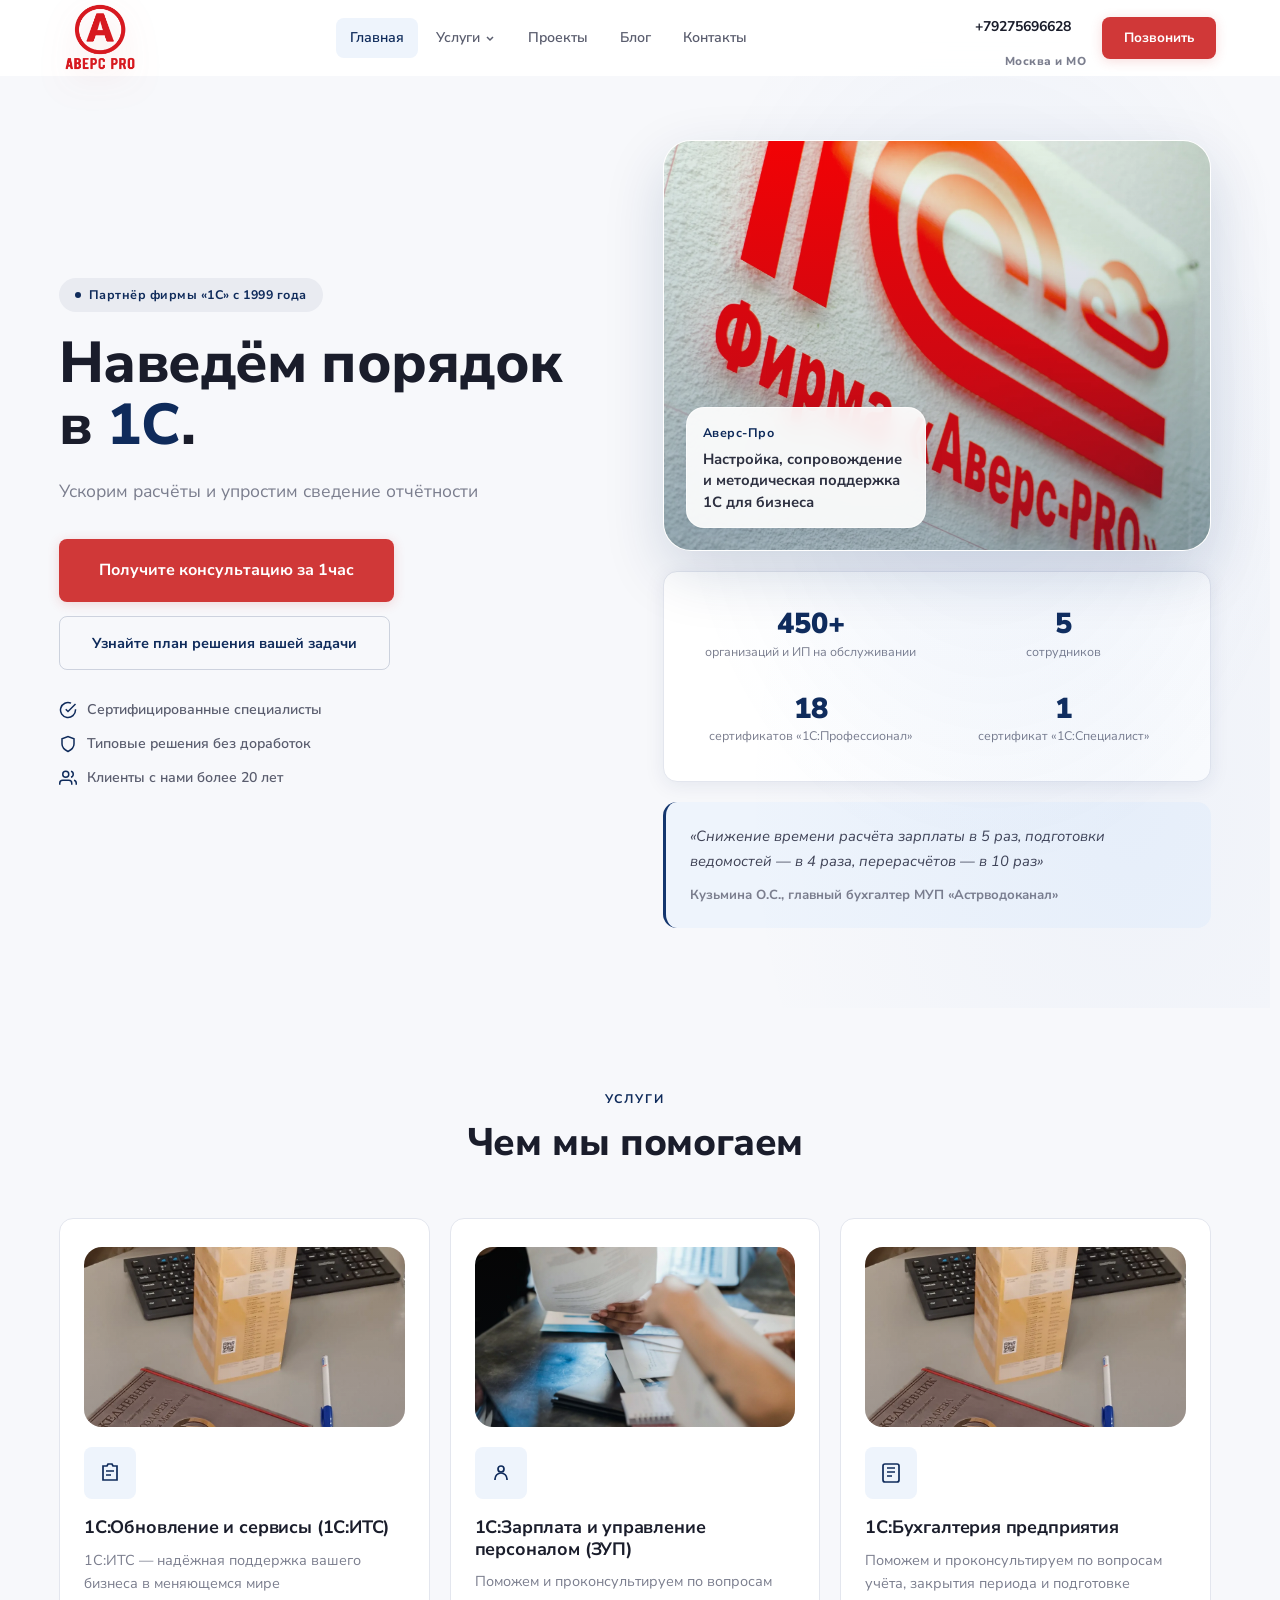
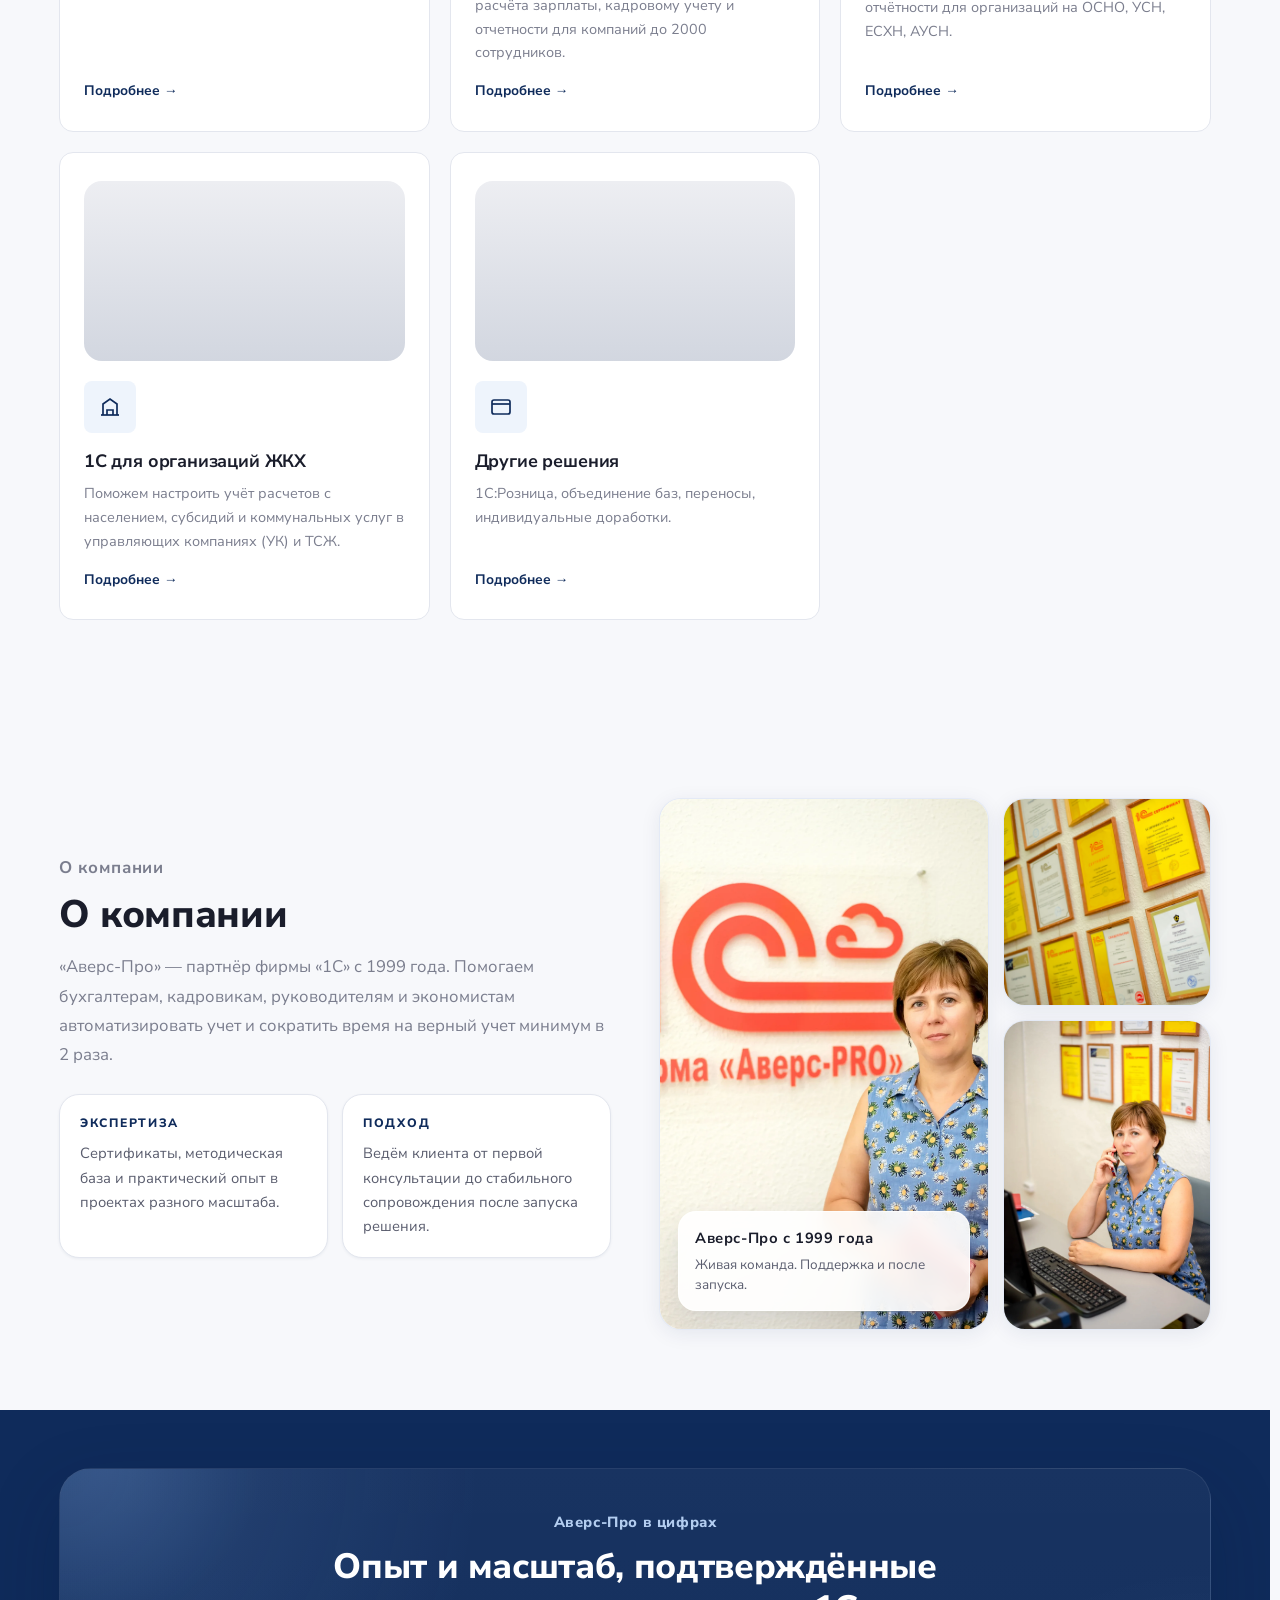
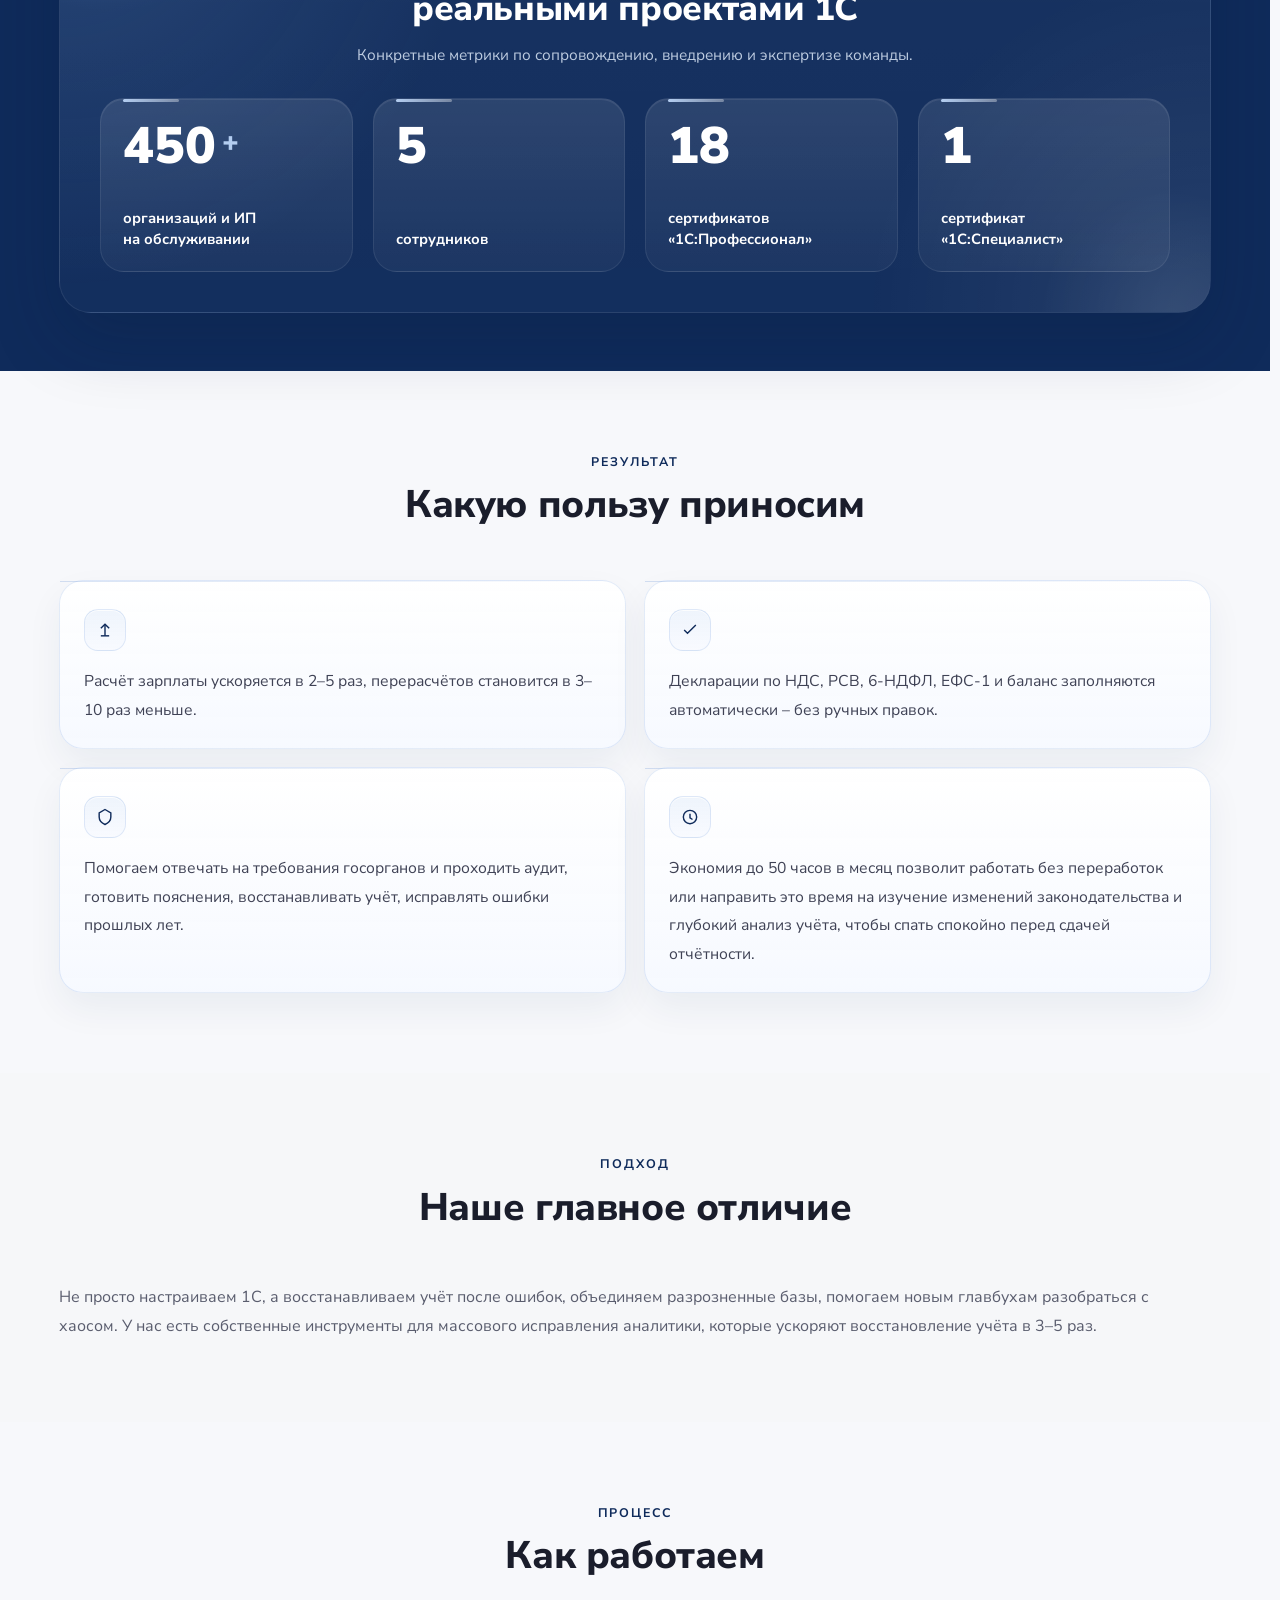
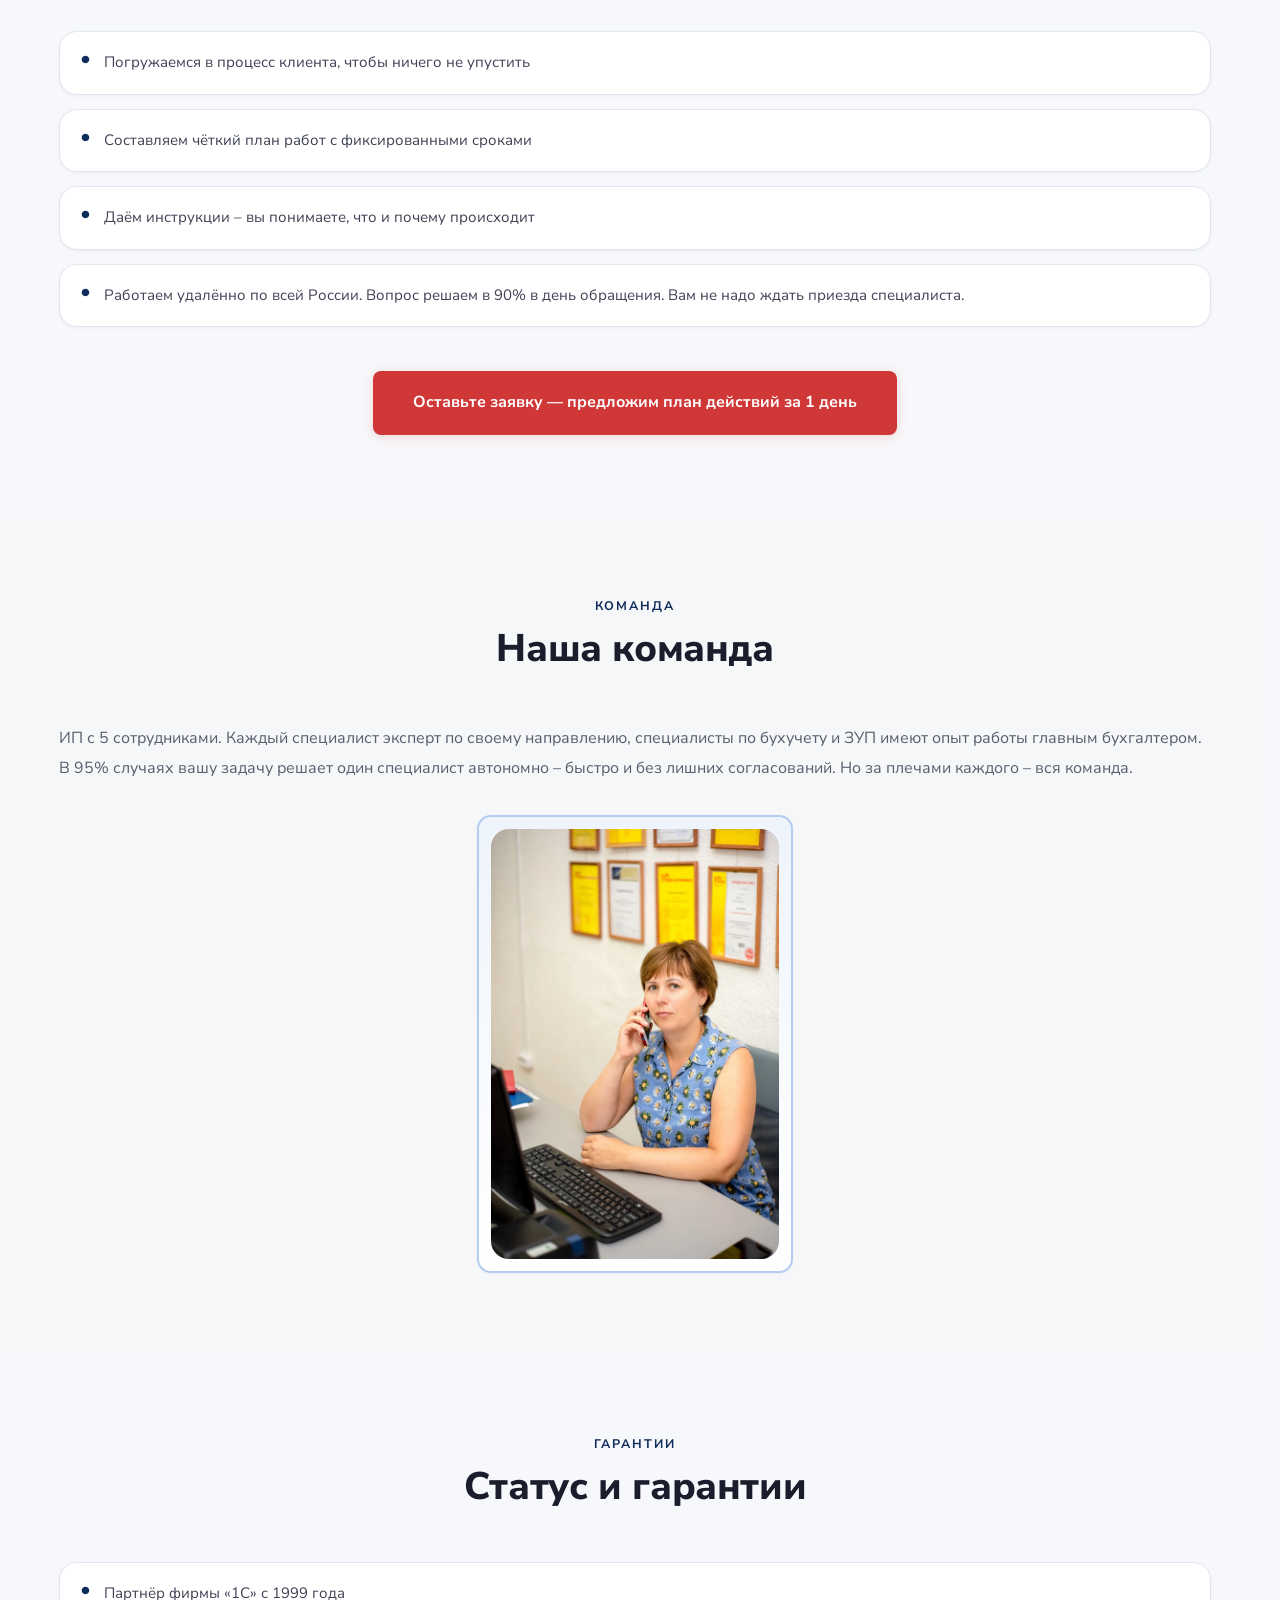
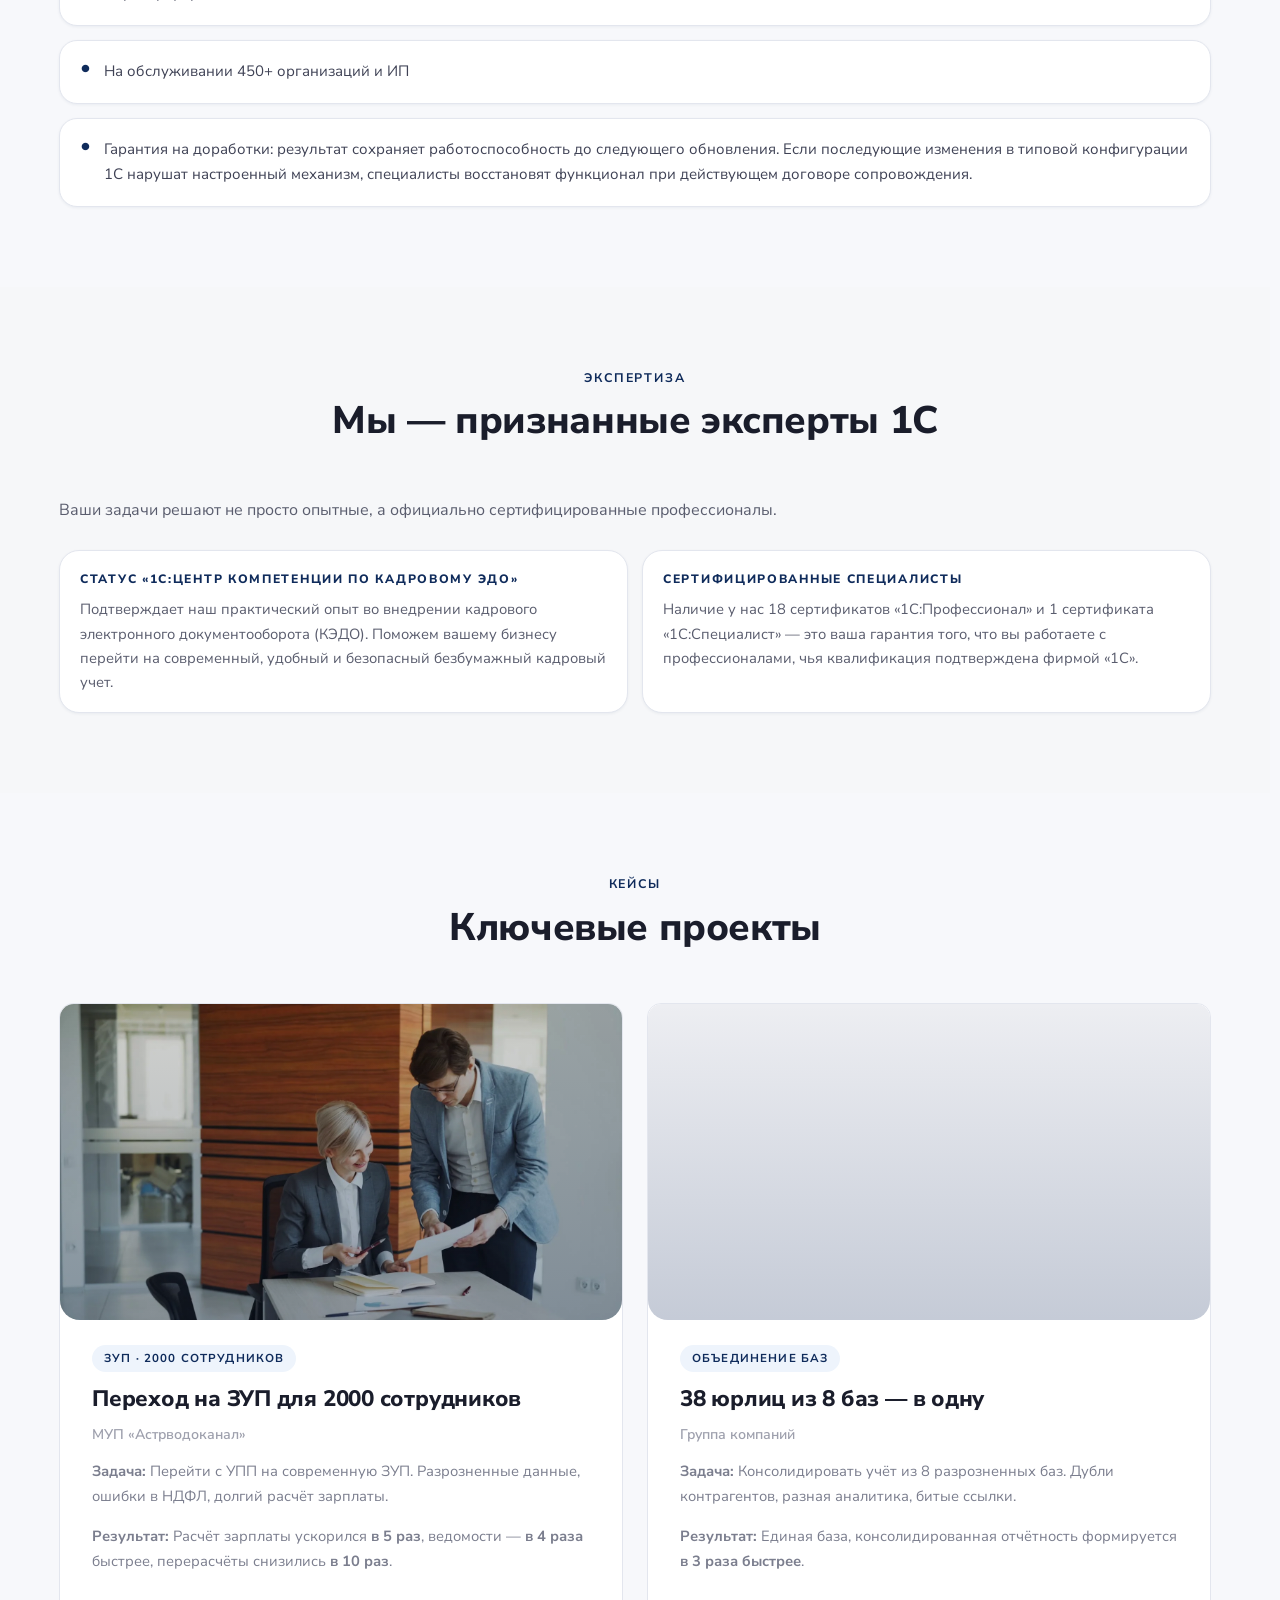
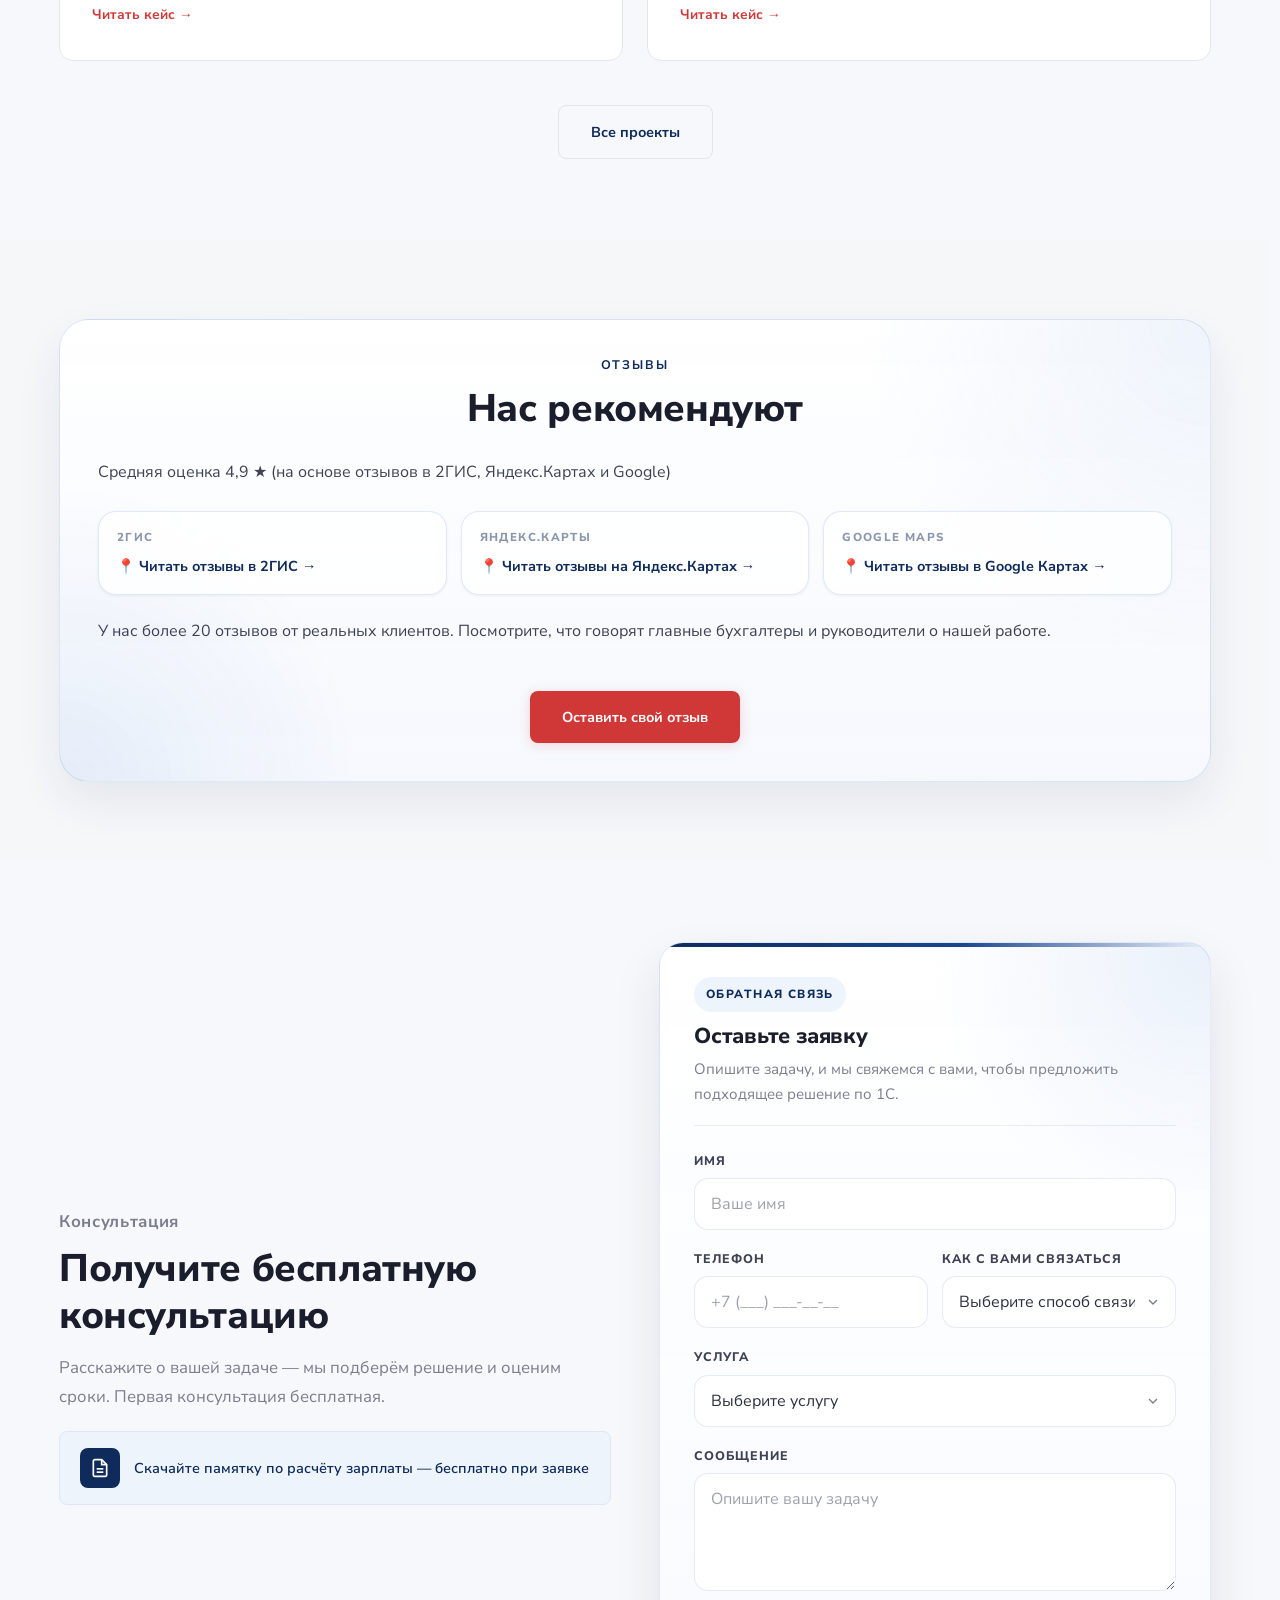
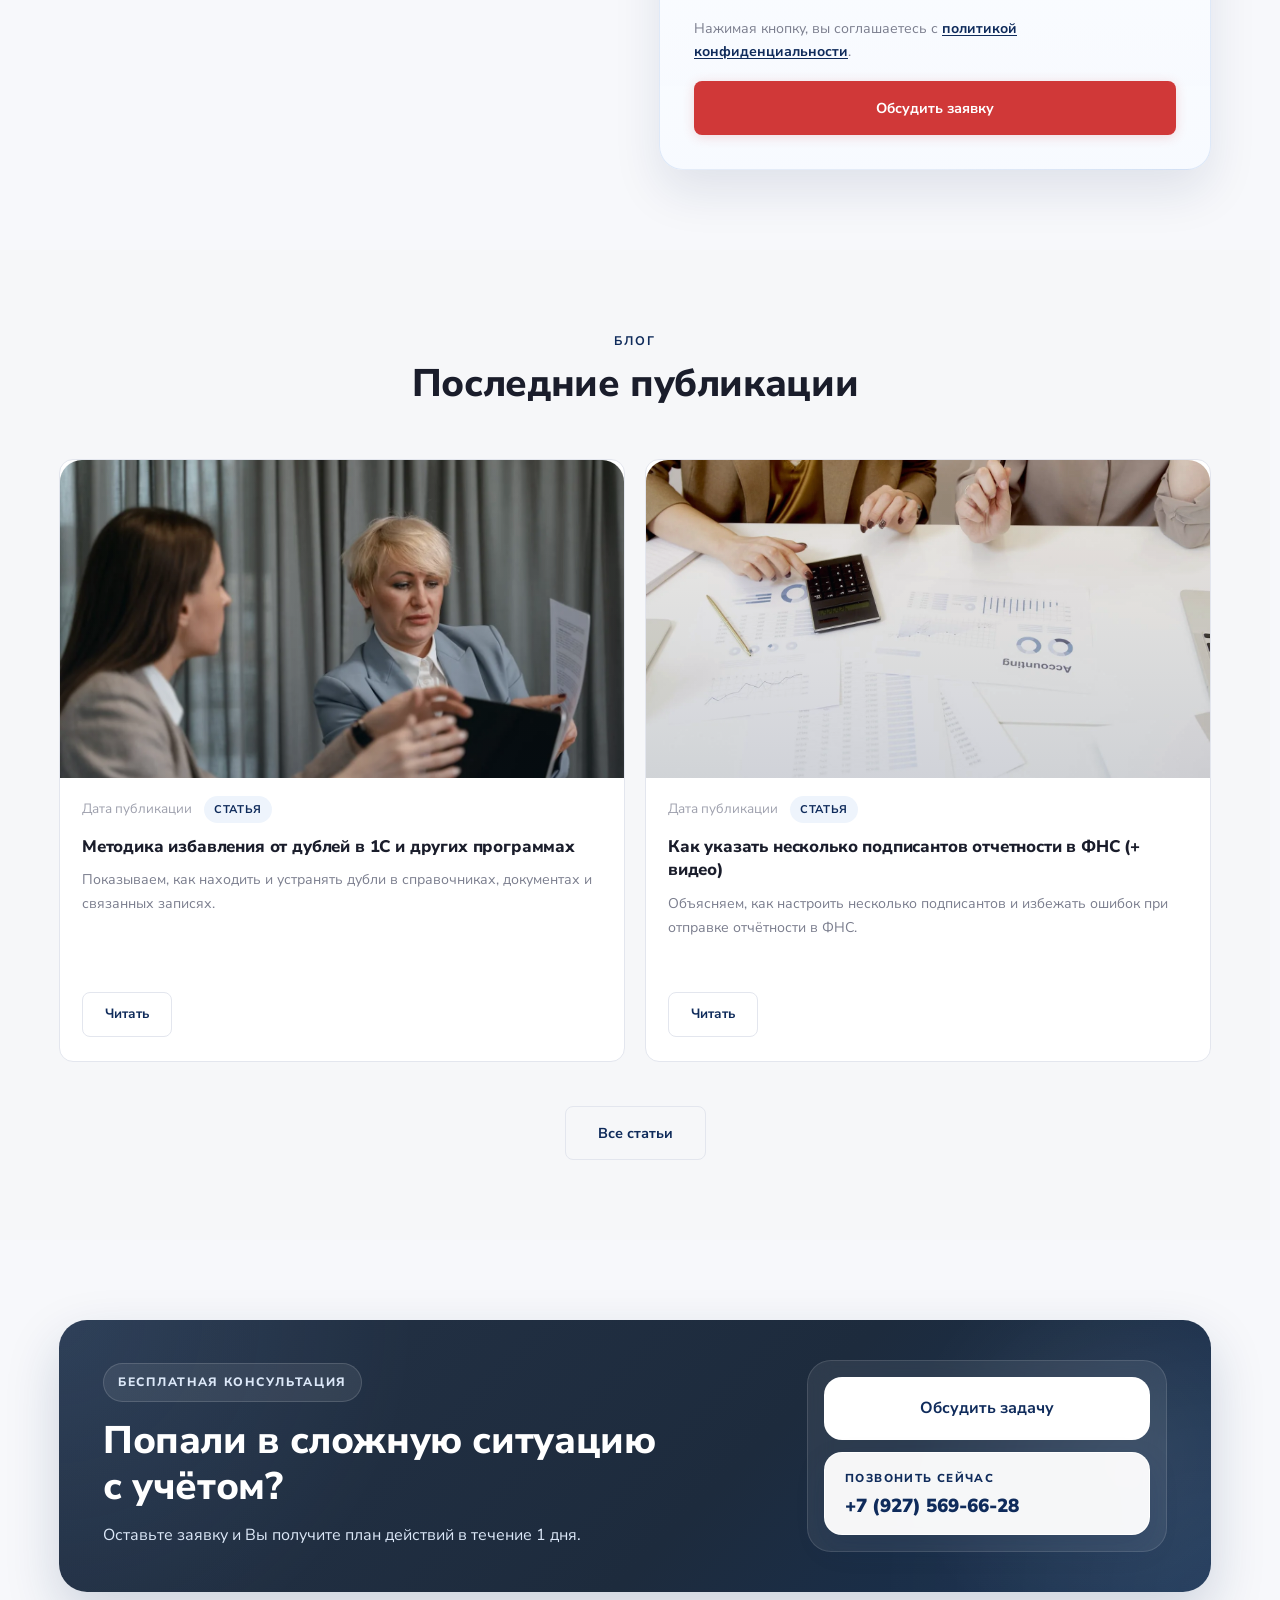
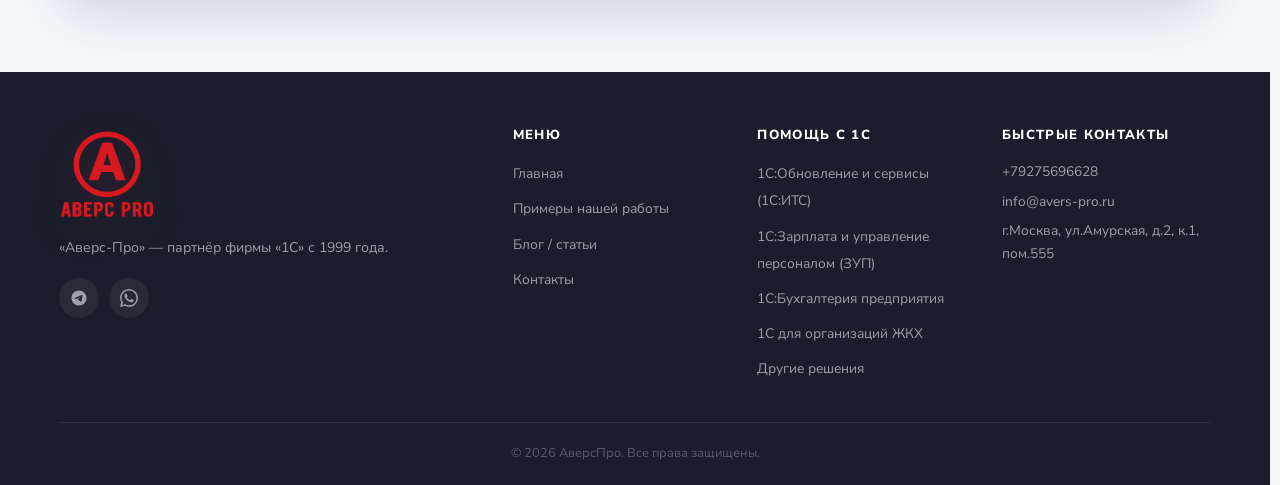
==== commit a81ff84f: "перенес секцию" ====
--- a/index.html
+++ b/index.html
@@ -141,45 +141,6 @@
       </div>
     </section>
 
-    <section class="section-blue stats-bar">
-      <div class="container">
-        <div class="stats-shell">
-          <div class="stats-heading">
-            <p class="stats-kicker text-normal-case">Аверс-Про в цифрах</p>
-            <h2 class="stats-title">Опыт и масштаб, подтверждённые реальными проектами 1С</h2>
-            <p class="stats-subtitle">Конкретные метрики по сопровождению, внедрению и экспертизе команды.</p>
-          </div>
-          <div class="stats-grid">
-            <div class="stat-item">
-              <div class="stat-value">
-                <span class="stat-num" data-count="450">0</span>
-                <span class="stat-plus">+</span>
-              </div>
-              <span class="stat-label">организаций и ИП на обслуживании</span>
-            </div>
-            <div class="stat-item">
-              <div class="stat-value">
-                <span class="stat-num" data-count="5">0</span>
-              </div>
-              <span class="stat-label">сотрудников</span>
-            </div>
-            <div class="stat-item">
-              <div class="stat-value">
-                <span class="stat-num" data-count="18">0</span>
-              </div>
-              <span class="stat-label">сертификатов «1С:Профессионал»</span>
-            </div>
-            <div class="stat-item">
-              <div class="stat-value">
-                <span class="stat-num" data-count="1">0</span>
-              </div>
-              <span class="stat-label">сертификат «1С:Специалист»</span>
-            </div>
-          </div>
-        </div>
-      </div>
-    </section>
-
     <section class="section">
       <div class="container">
         <div class="section-header">
@@ -279,6 +240,45 @@
               <div class="contact-photo-item">
                 <img src="images/company/company-contact-call.webp" alt="Аверс-Про" loading="lazy" decoding="async">
               </div>
+            </div>
+          </div>
+        </div>
+      </div>
+    </section>
+
+    <section class="section-blue stats-bar">
+      <div class="container">
+        <div class="stats-shell">
+          <div class="stats-heading">
+            <p class="stats-kicker text-normal-case">Аверс-Про в цифрах</p>
+            <h2 class="stats-title">Опыт и масштаб, подтверждённые реальными проектами 1С</h2>
+            <p class="stats-subtitle">Конкретные метрики по сопровождению, внедрению и экспертизе команды.</p>
+          </div>
+          <div class="stats-grid">
+            <div class="stat-item">
+              <div class="stat-value">
+                <span class="stat-num" data-count="450">0</span>
+                <span class="stat-plus">+</span>
+              </div>
+              <span class="stat-label">организаций и ИП на обслуживании</span>
+            </div>
+            <div class="stat-item">
+              <div class="stat-value">
+                <span class="stat-num" data-count="5">0</span>
+              </div>
+              <span class="stat-label">сотрудников</span>
+            </div>
+            <div class="stat-item">
+              <div class="stat-value">
+                <span class="stat-num" data-count="18">0</span>
+              </div>
+              <span class="stat-label">сертификатов «1С:Профессионал»</span>
+            </div>
+            <div class="stat-item">
+              <div class="stat-value">
+                <span class="stat-num" data-count="1">0</span>
+              </div>
+              <span class="stat-label">сертификат «1С:Специалист»</span>
             </div>
           </div>
         </div>
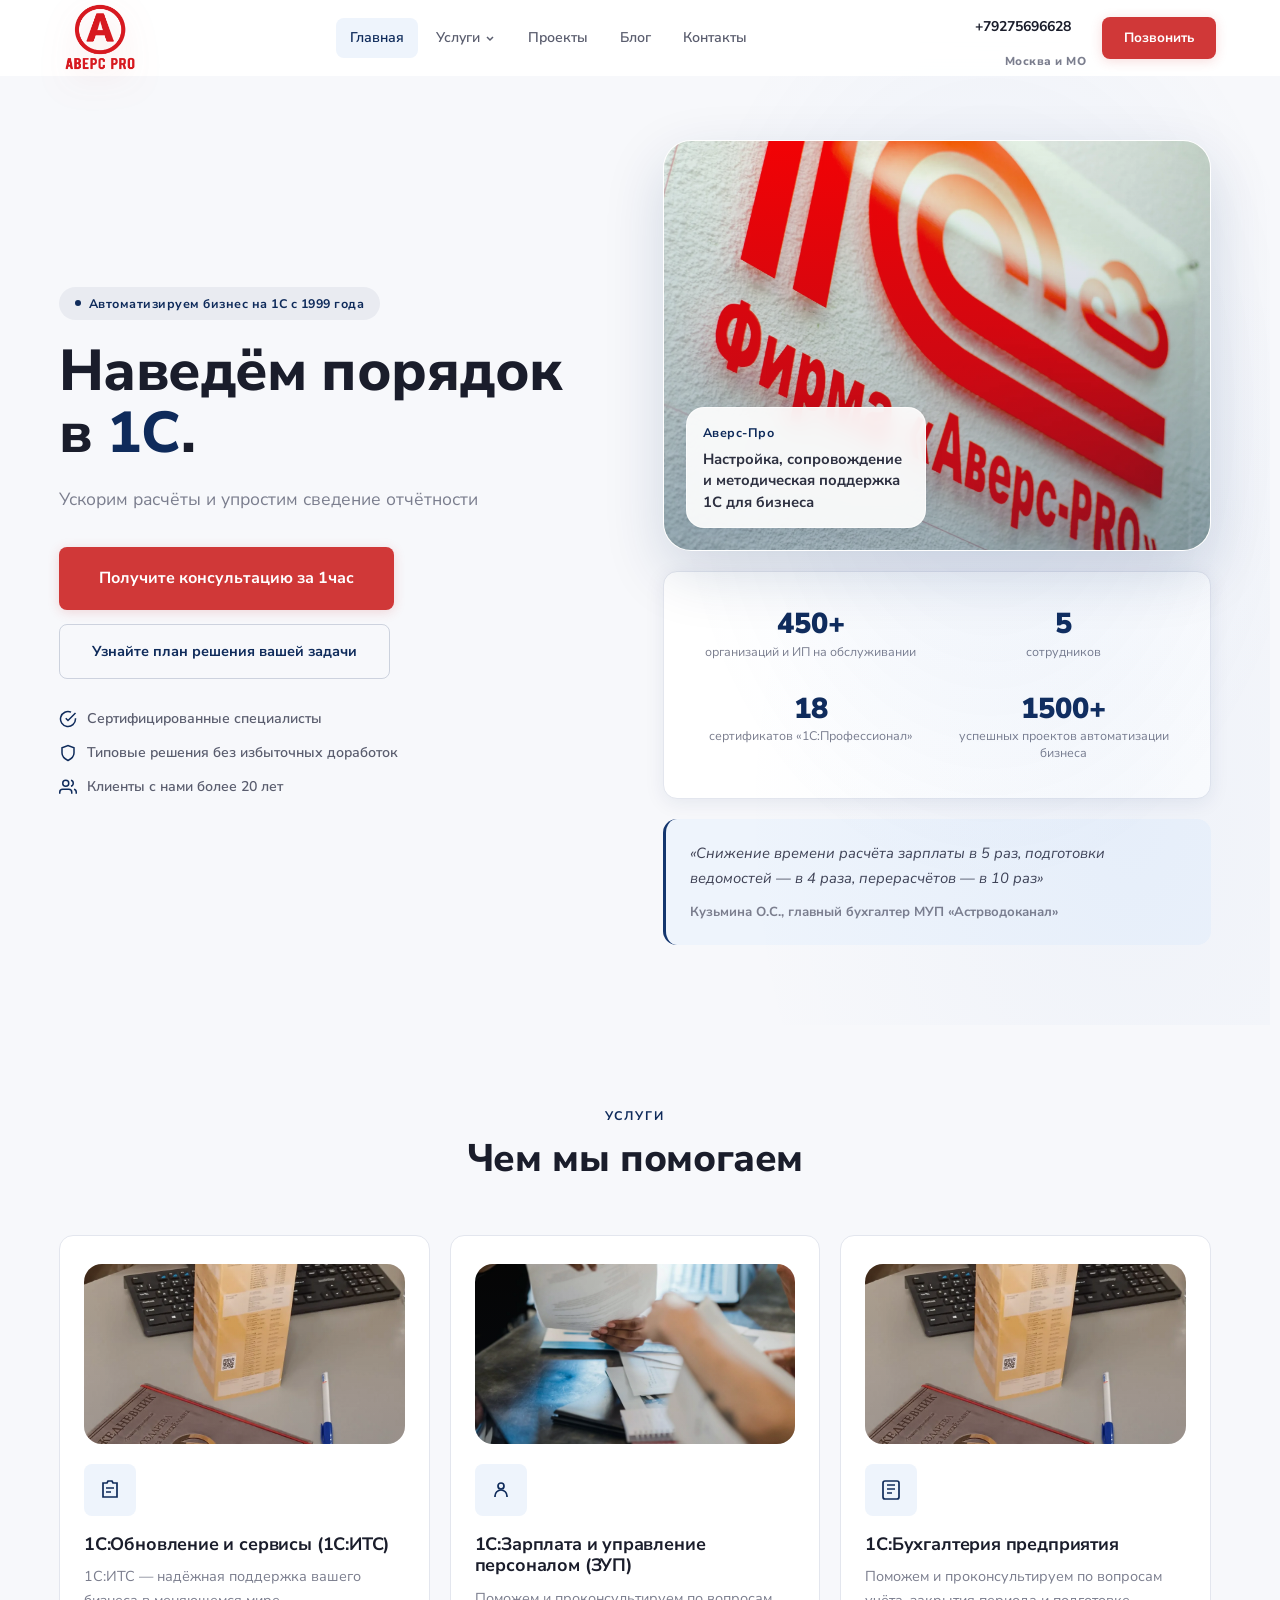
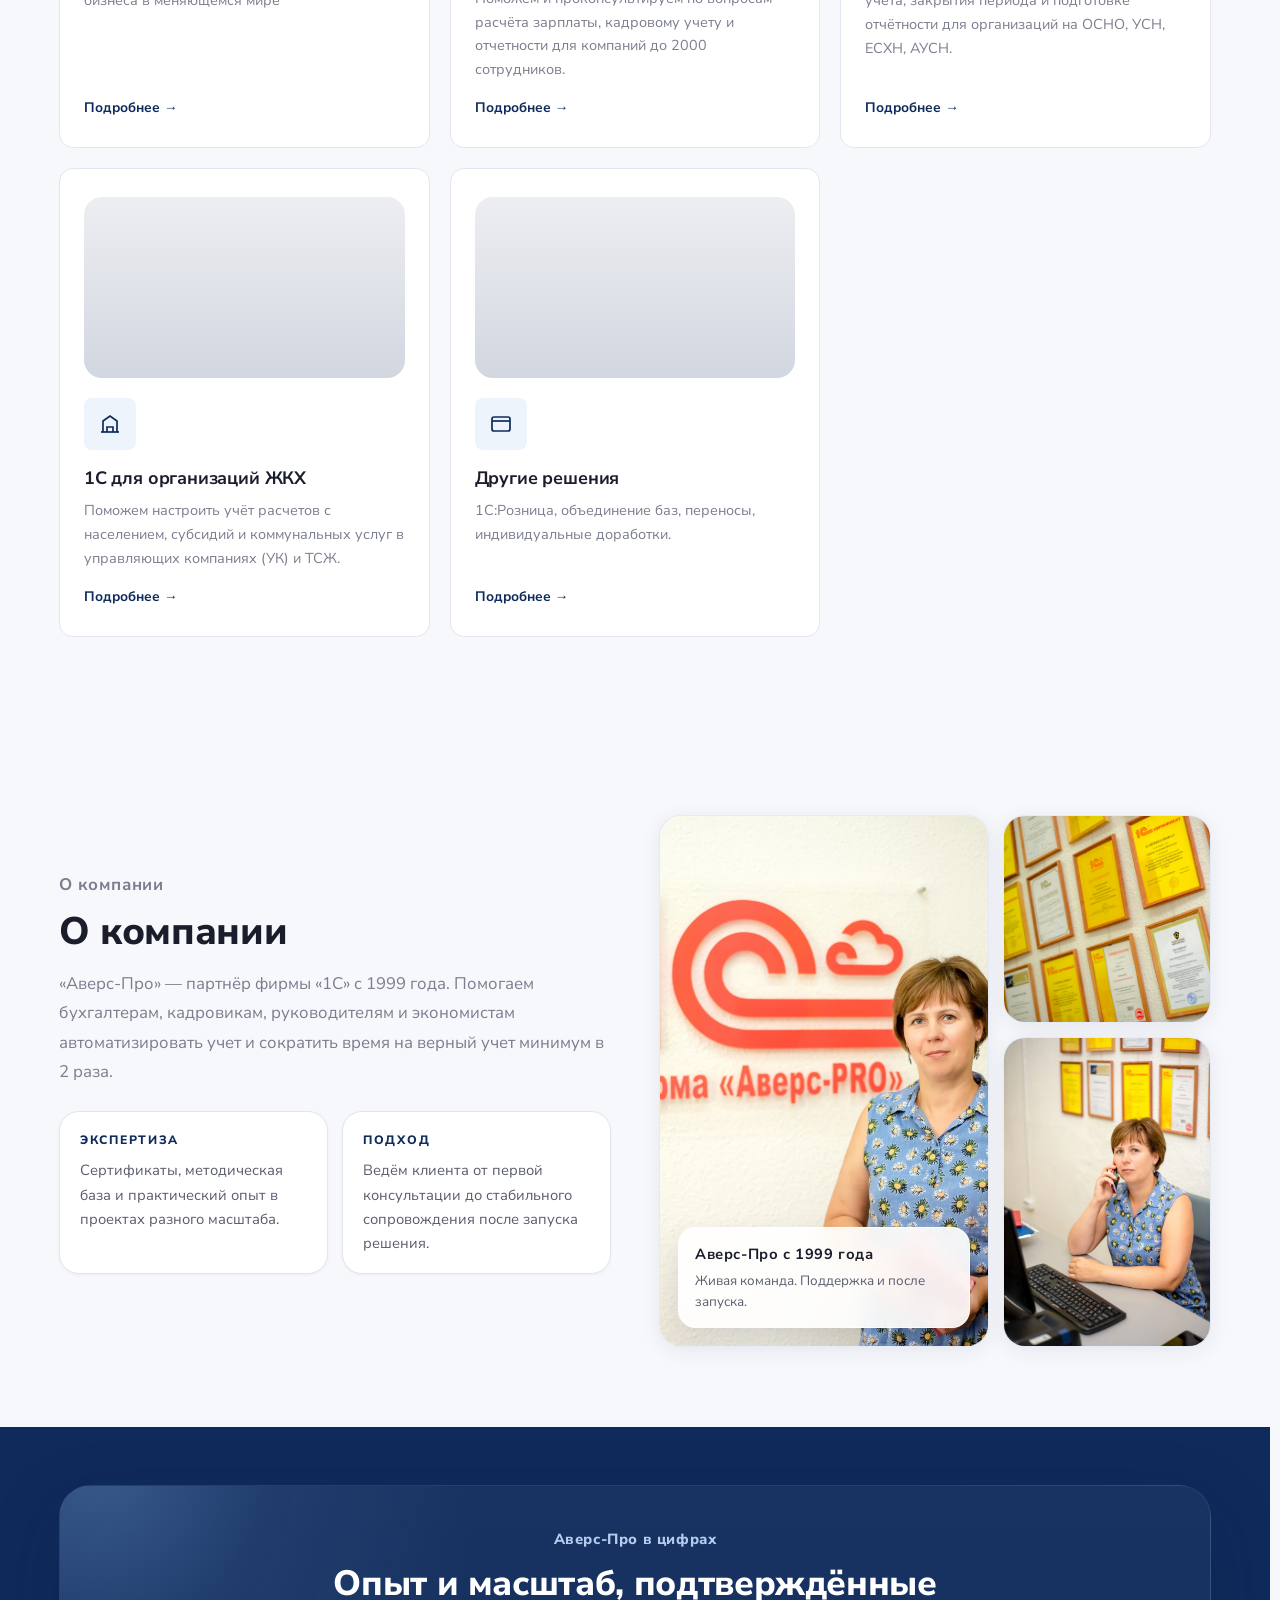
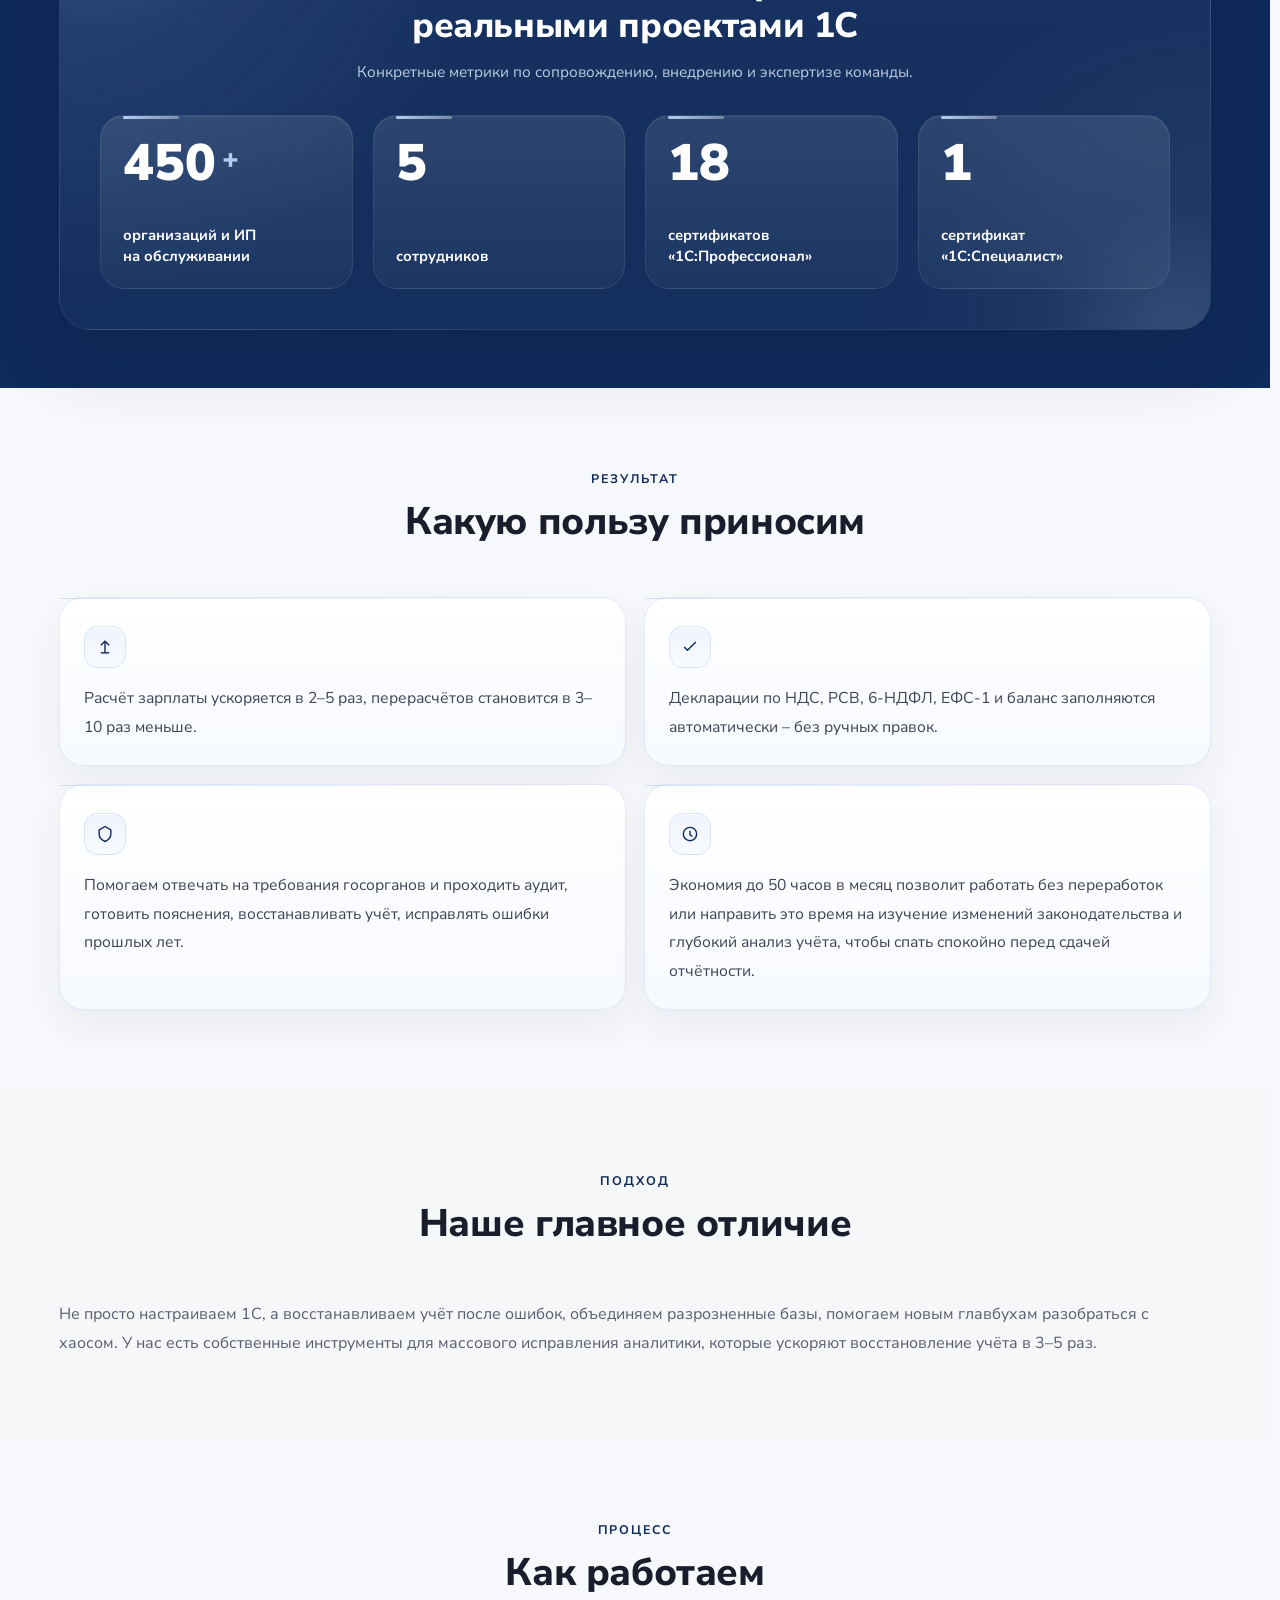
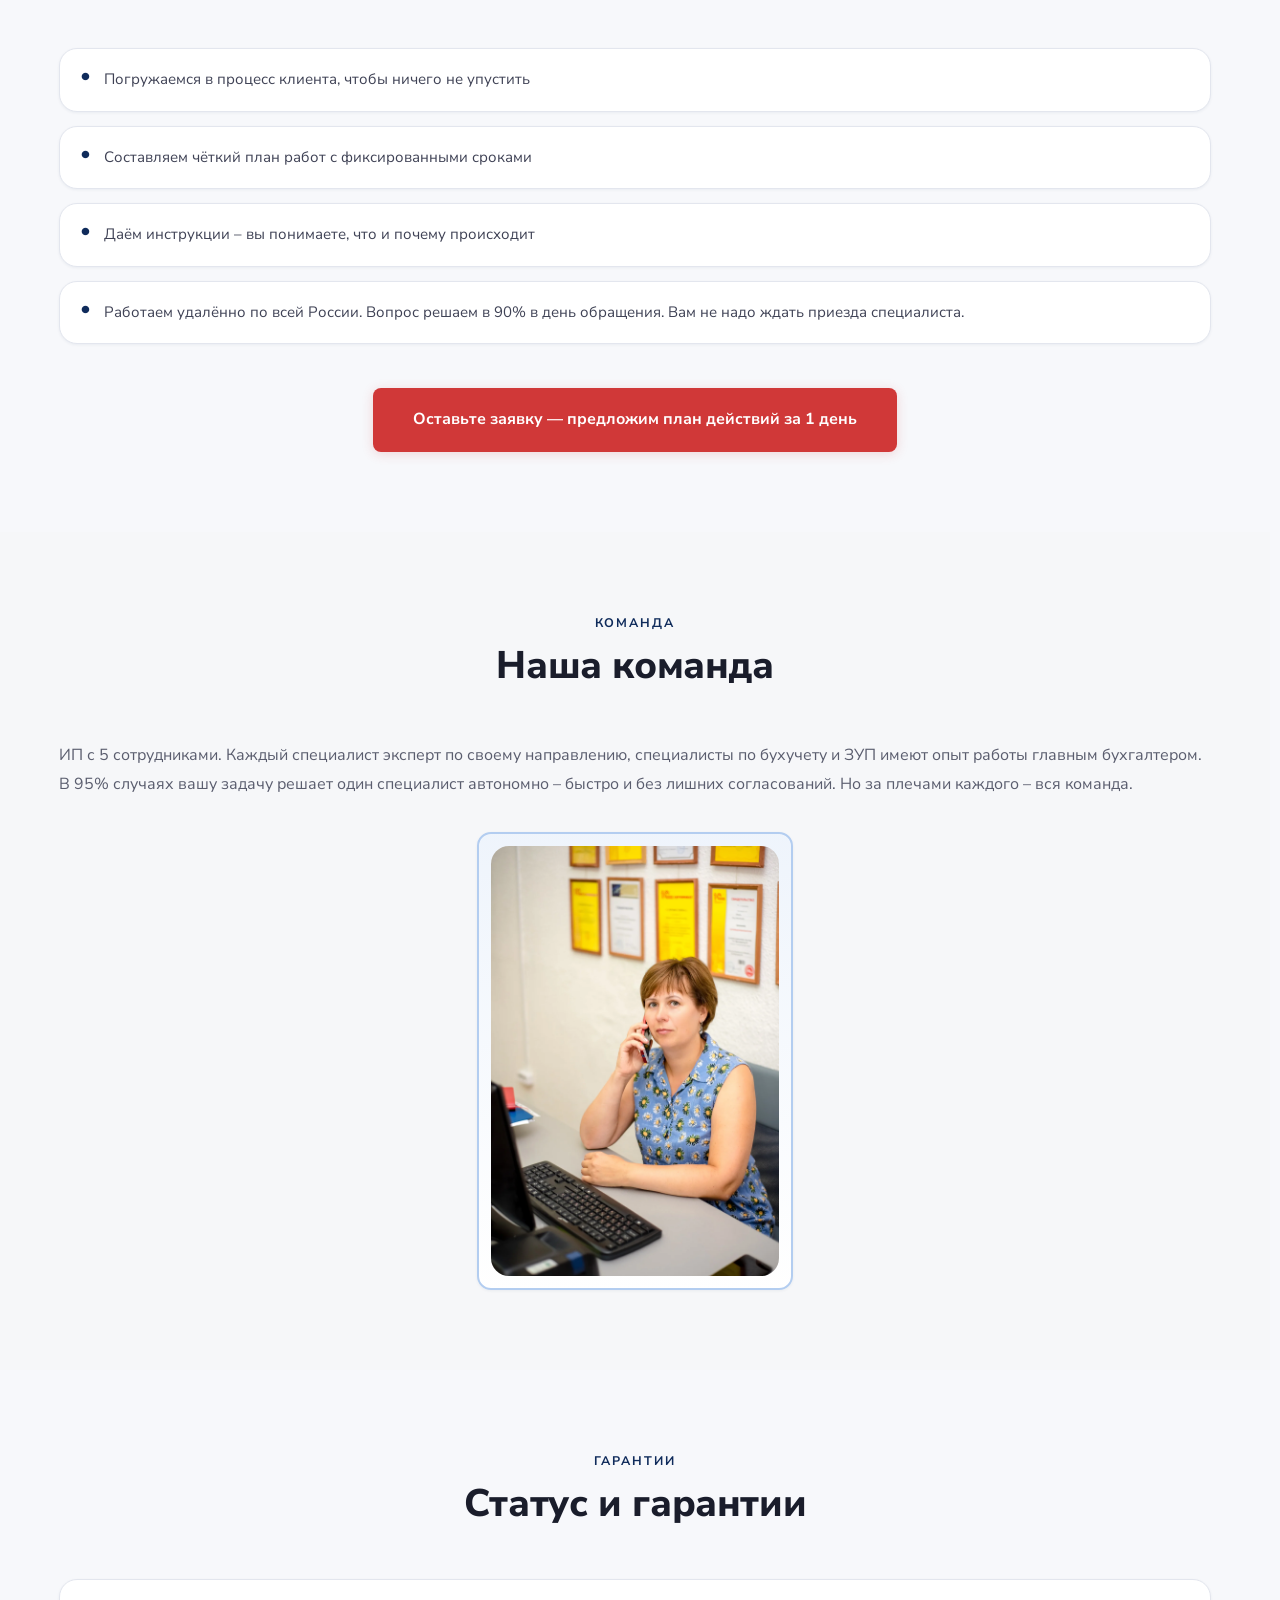
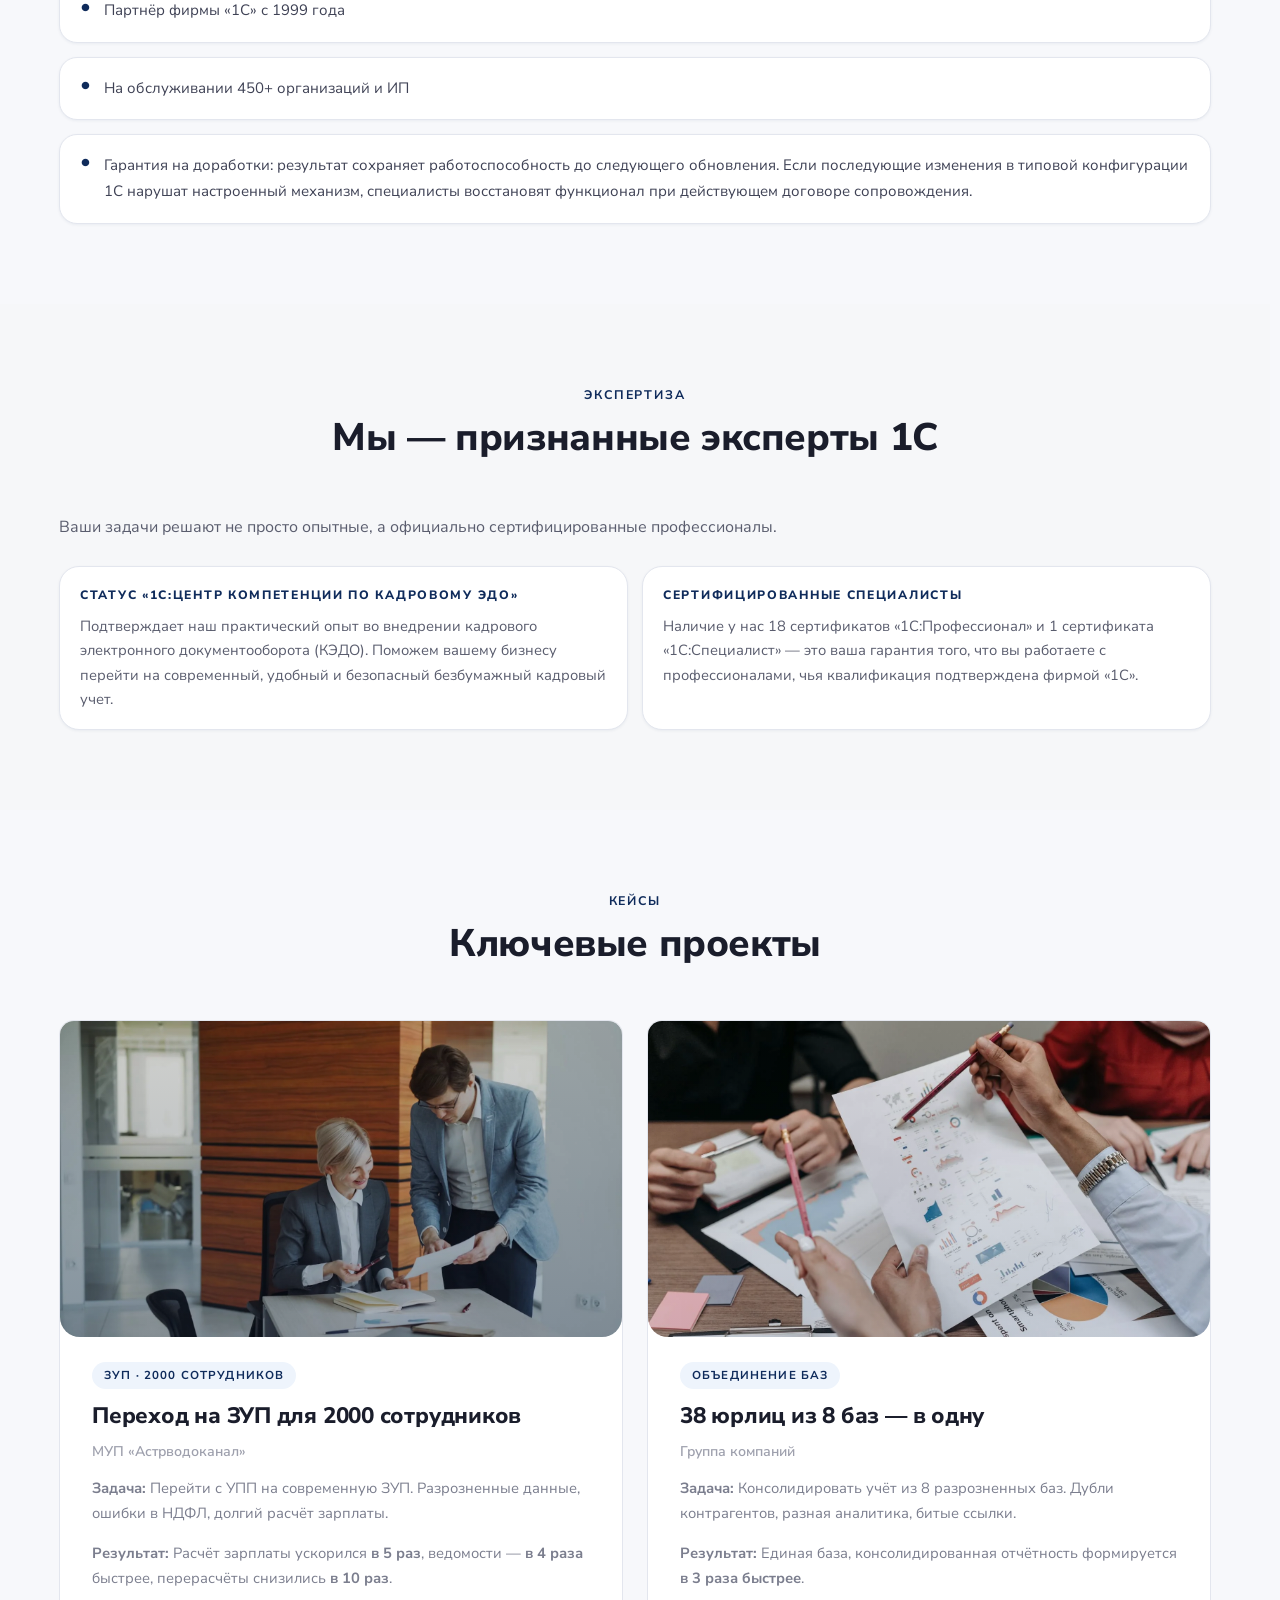
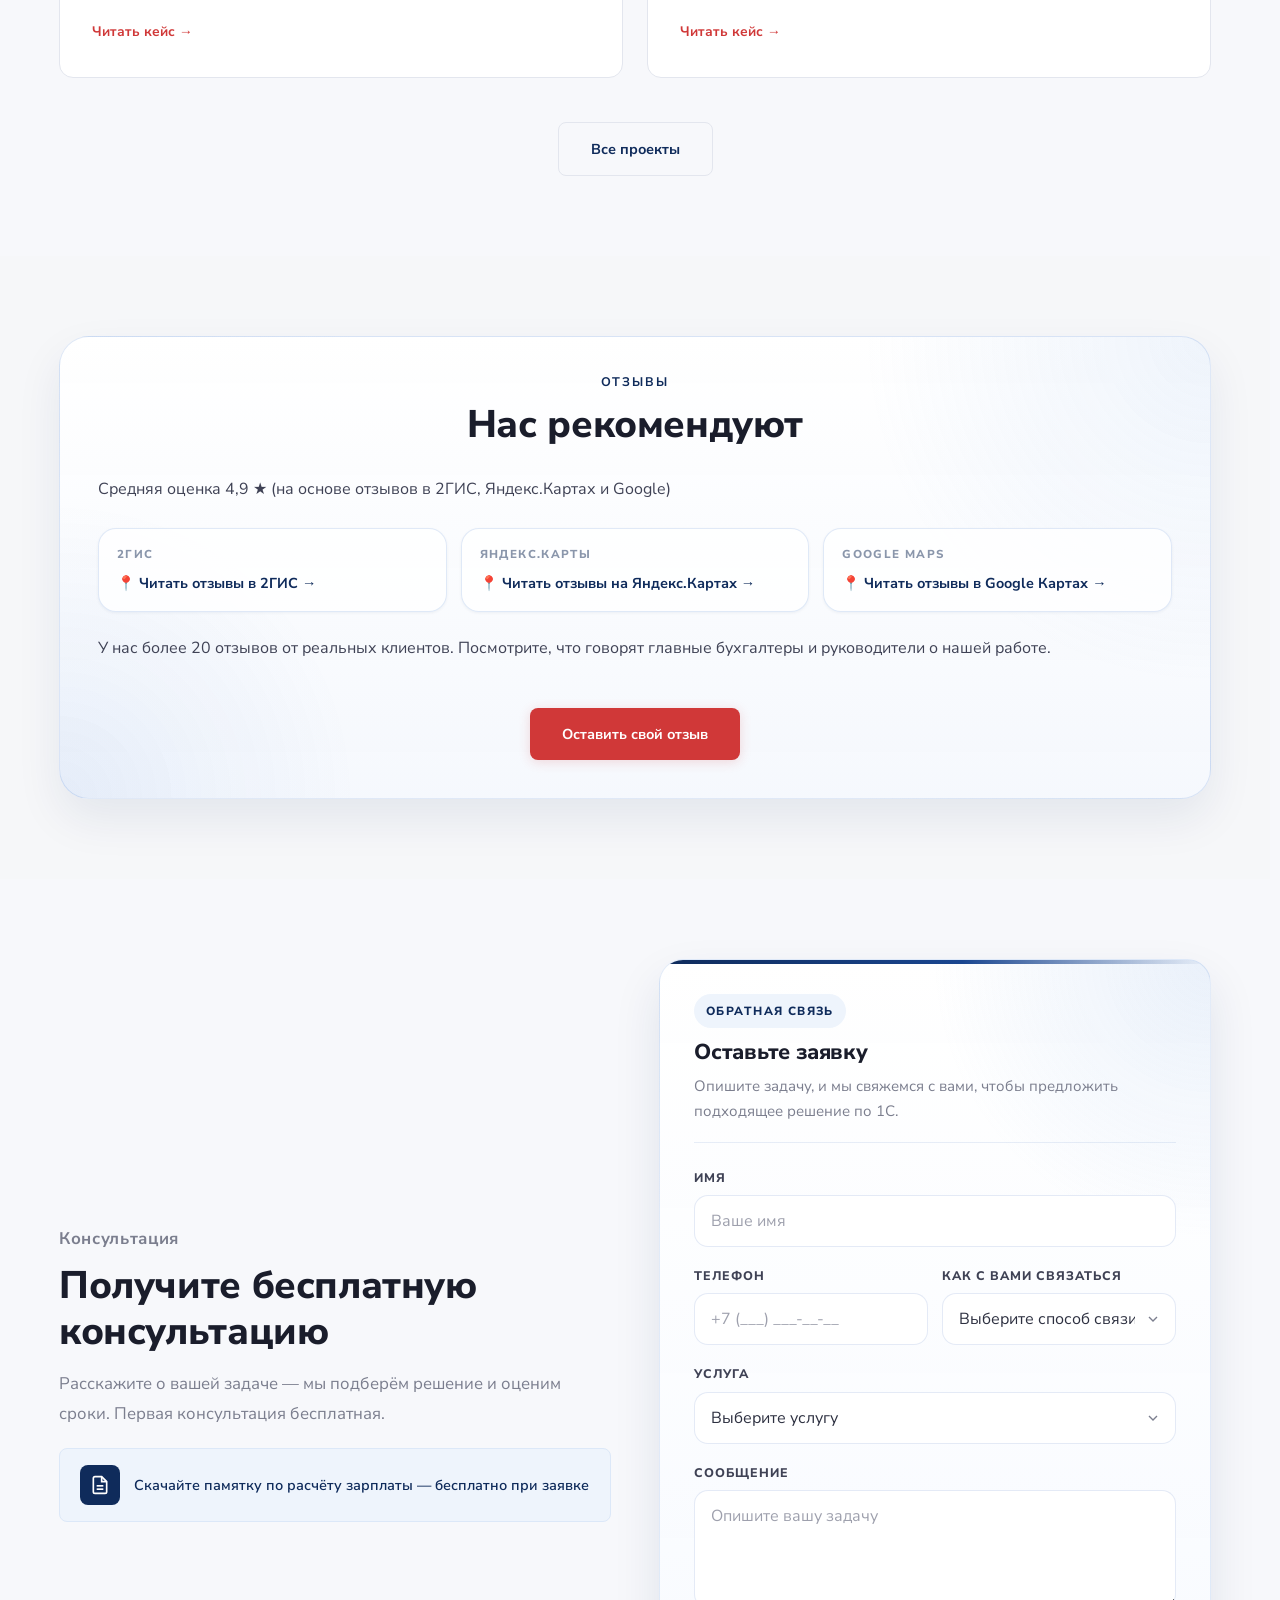
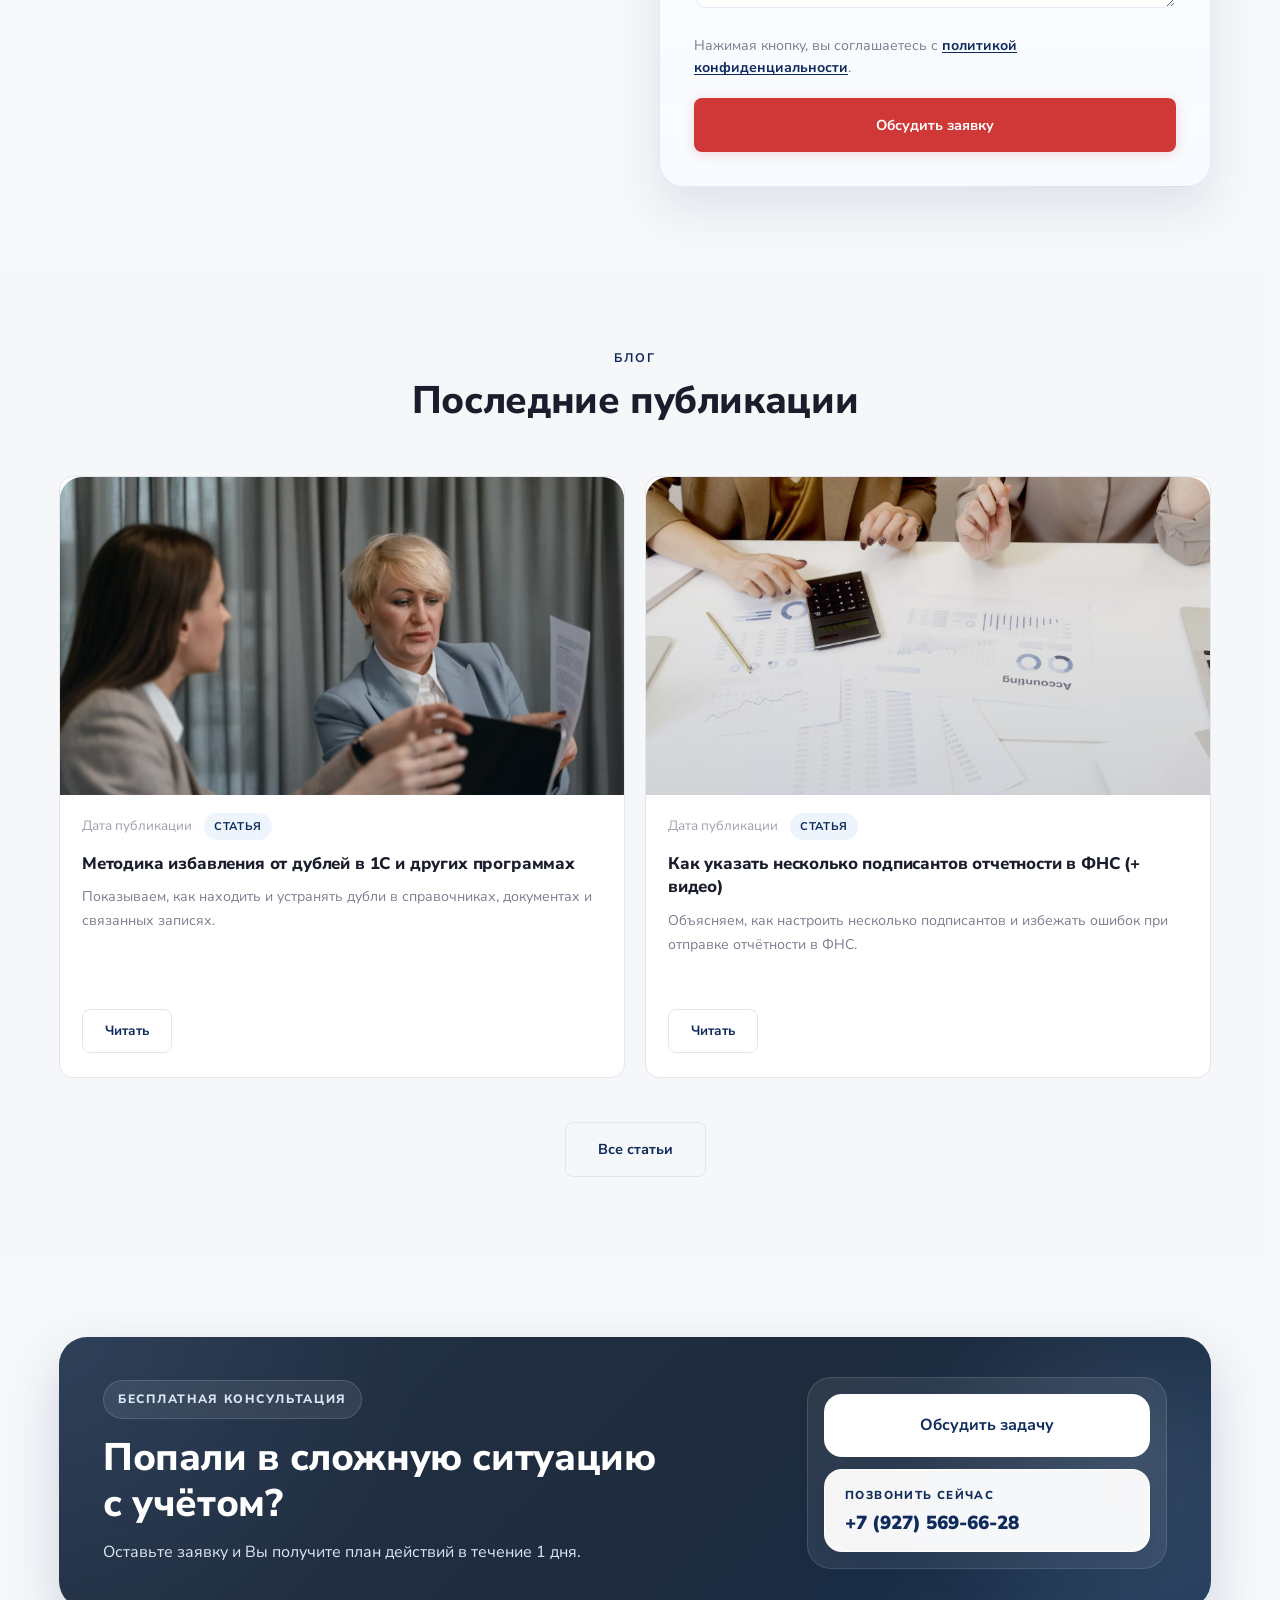
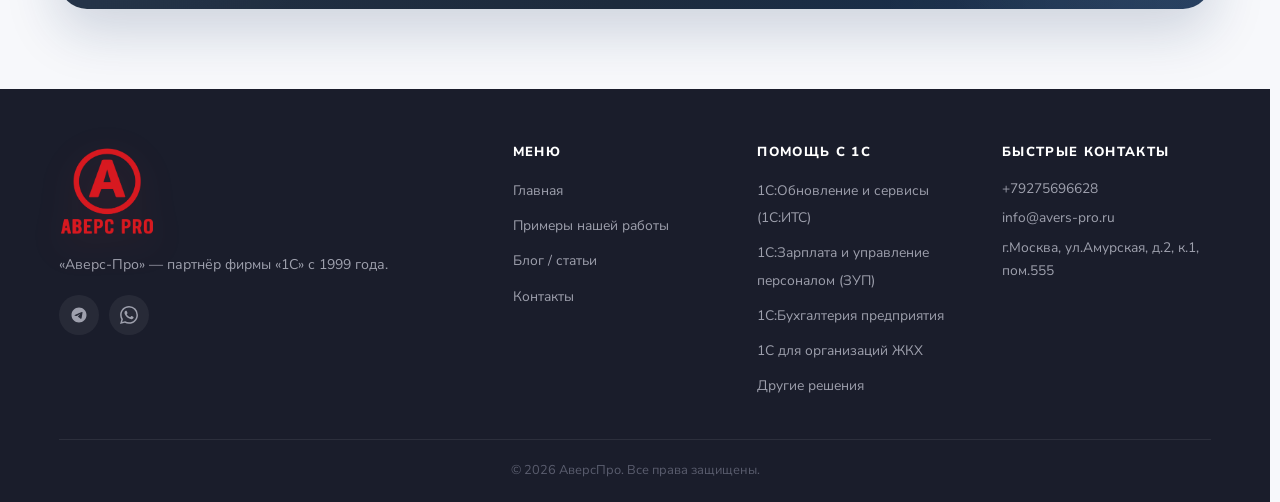
==== commit 9c82ac2e: "new text" ====
--- a/index.html
+++ b/index.html
@@ -84,7 +84,7 @@
       <div class="container">
         <div class="hero-grid">
           <div class="hero-text">
-            <p class="hero-label text-normal-case"><span class="hero-label-dot"></span> Партнёр фирмы «1С» с 1999 года</p>
+            <p class="hero-label text-normal-case"><span class="hero-label-dot"></span>Автоматизируем бизнес на 1С с 1999 года</p>
             <h1 class="hero-title">Наведём порядок в&nbsp;<span class="blue">1С</span>.</h1>
             <p class="hero-subtitle">Ускорим расчёты и упростим сведение отчётности</p>
             <div class="hero-actions">
@@ -98,7 +98,7 @@
               </div>
               <div class="hero-trust-item">
                 <svg width="18" height="18" viewBox="0 0 24 24" fill="none" stroke="var(--blue-900)" stroke-width="2"><path d="M12 22s8-4 8-10V5l-8-3-8 3v7c0 6 8 10 8 10z"/></svg>
-                <span>Типовые решения без доработок</span>
+                <span>Типовые решения без избыточных доработок</span>
               </div>
               <div class="hero-trust-item">
                 <svg width="18" height="18" viewBox="0 0 24 24" fill="none" stroke="var(--blue-900)" stroke-width="2"><path d="M17 21v-2a4 4 0 0 0-4-4H5a4 4 0 0 0-4 4v2"/><circle cx="9" cy="7" r="4"/><path d="M23 21v-2a4 4 0 0 0-3-3.87"/><path d="M16 3.13a4 4 0 0 1 0 7.75"/></svg>
@@ -128,8 +128,8 @@
                 <span class="hero-stat-label">сертификатов «1С:Профессионал»</span>
               </div>
               <div class="hero-stat">
-                <span class="hero-stat-num">1</span>
-                <span class="hero-stat-label">сертификат «1С:Специалист»</span>
+                <span class="hero-stat-num">1500+</span>
+                <span class="hero-stat-label">успешных проектов автоматизации бизнеса</span>
               </div>
             </div>
             <div class="hero-quote">
--- a/style.css
+++ b/style.css
@@ -874,6 +874,10 @@
 }
 .svc-list-check li::before {
   width:8px; height:8px; border-radius:2px; background:var(--blue-900); opacity:.7; top:9px;
+}
+.svc-list-sub { margin-top:8px; }
+.svc-list-sub li::before {
+  background:transparent; border:1.5px solid var(--blue-900);
 }
 
 .section-divider { padding:0; }
@@ -1242,6 +1246,30 @@
 .blog-card-classic .blog-read-btn {
   min-width:90px;
 }
+
+/* ============================================
+   БАЙКИ — вариант карточки
+   ============================================ */
+.blog-card-bayky .blog-card-tag {
+  background:#fff8e6; color:#a06000;
+}
+.blog-card-bayky .bayky-text {
+  margin-left:22px; margin-right:22px; margin-bottom:20px;
+}
+.blog-card-bayky .bayky-text p {
+  font-size:.88rem; color:var(--gray-600); line-height:1.75;
+  min-height:0; margin-bottom:8px; margin-left:0; margin-right:0;
+}
+.blog-card-bayky .bayky-text p:last-child { margin-bottom:0; }
+.blog-card-bayky .bayky-text .bayky-meta {
+  font-style:italic; color:var(--gray-400); margin-bottom:10px;
+}
+.bayky-inline-img {
+  margin:4px 22px 20px; border-radius:12px;
+  overflow:hidden; border:1px solid var(--border);
+}
+.bayky-inline-img img { width:100%; height:auto; display:block; }
+
 .text-card,
 .story-card,
 .placeholder-card {
